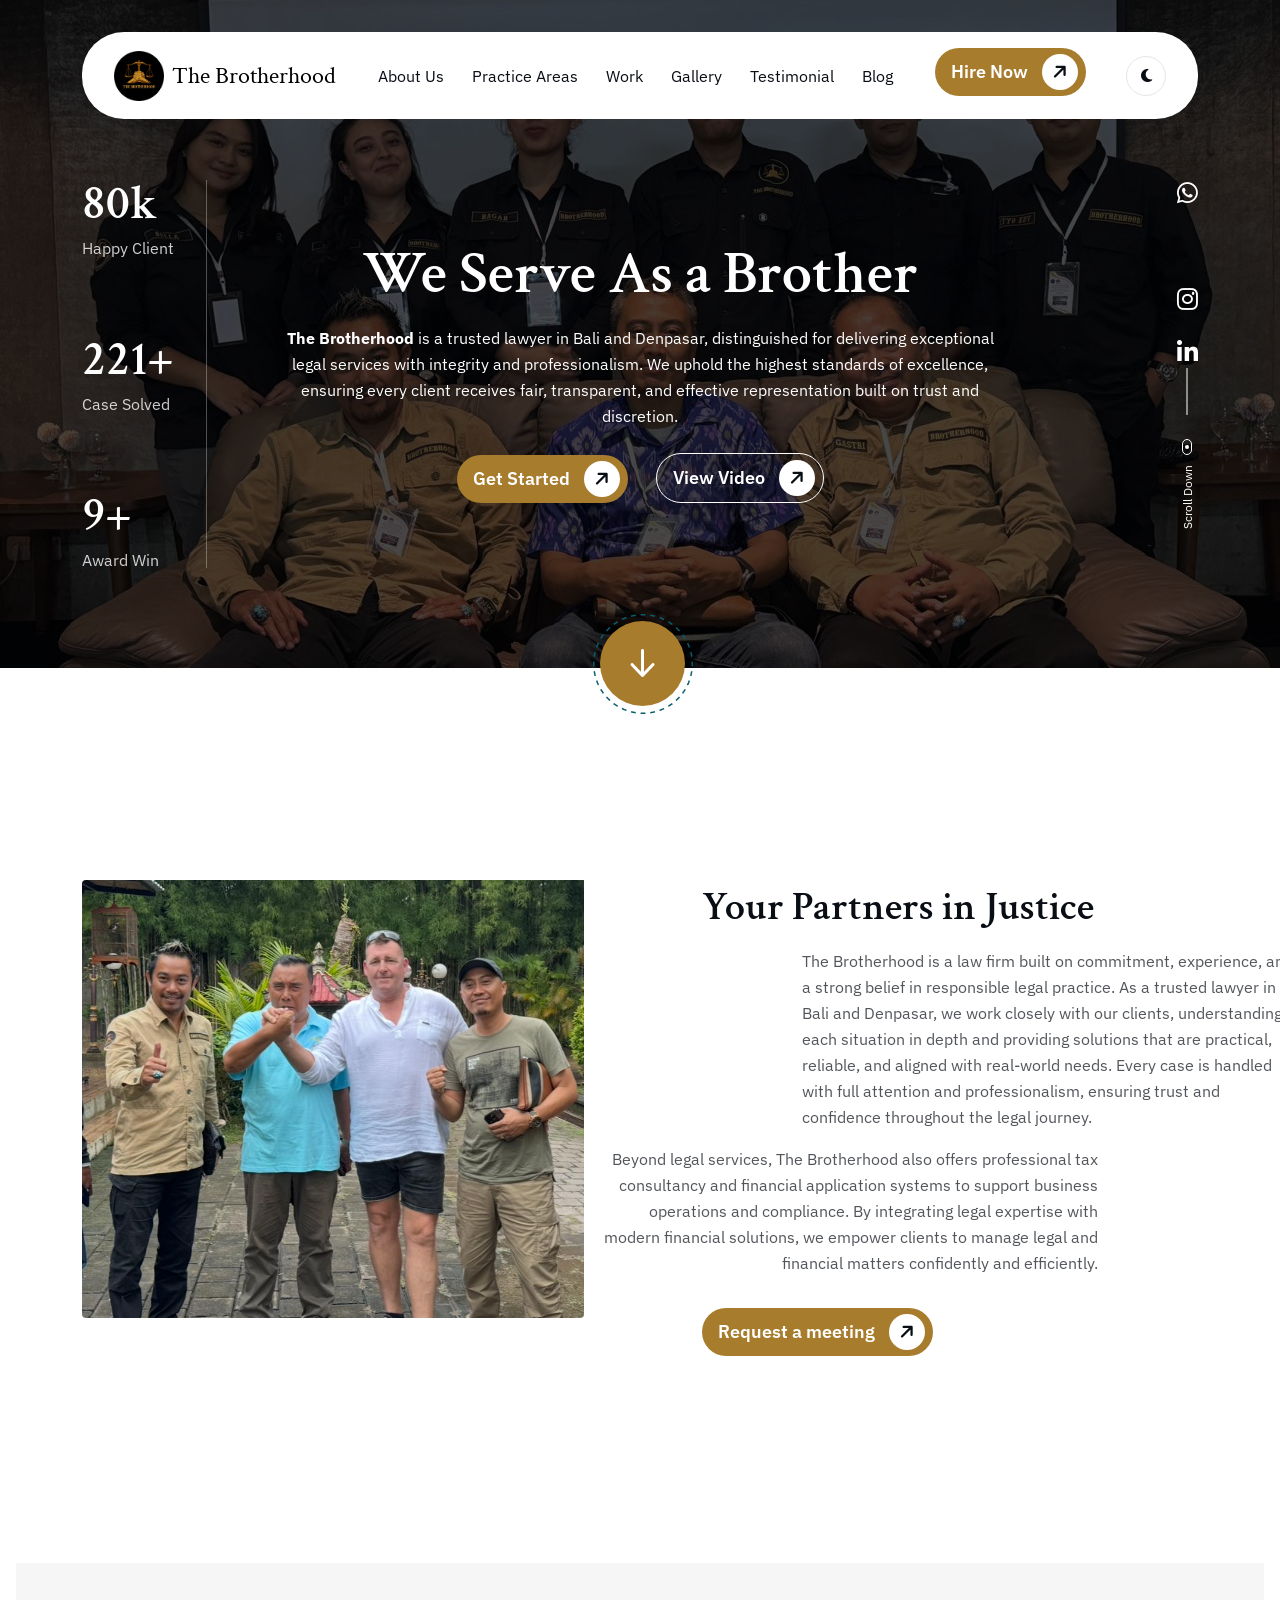
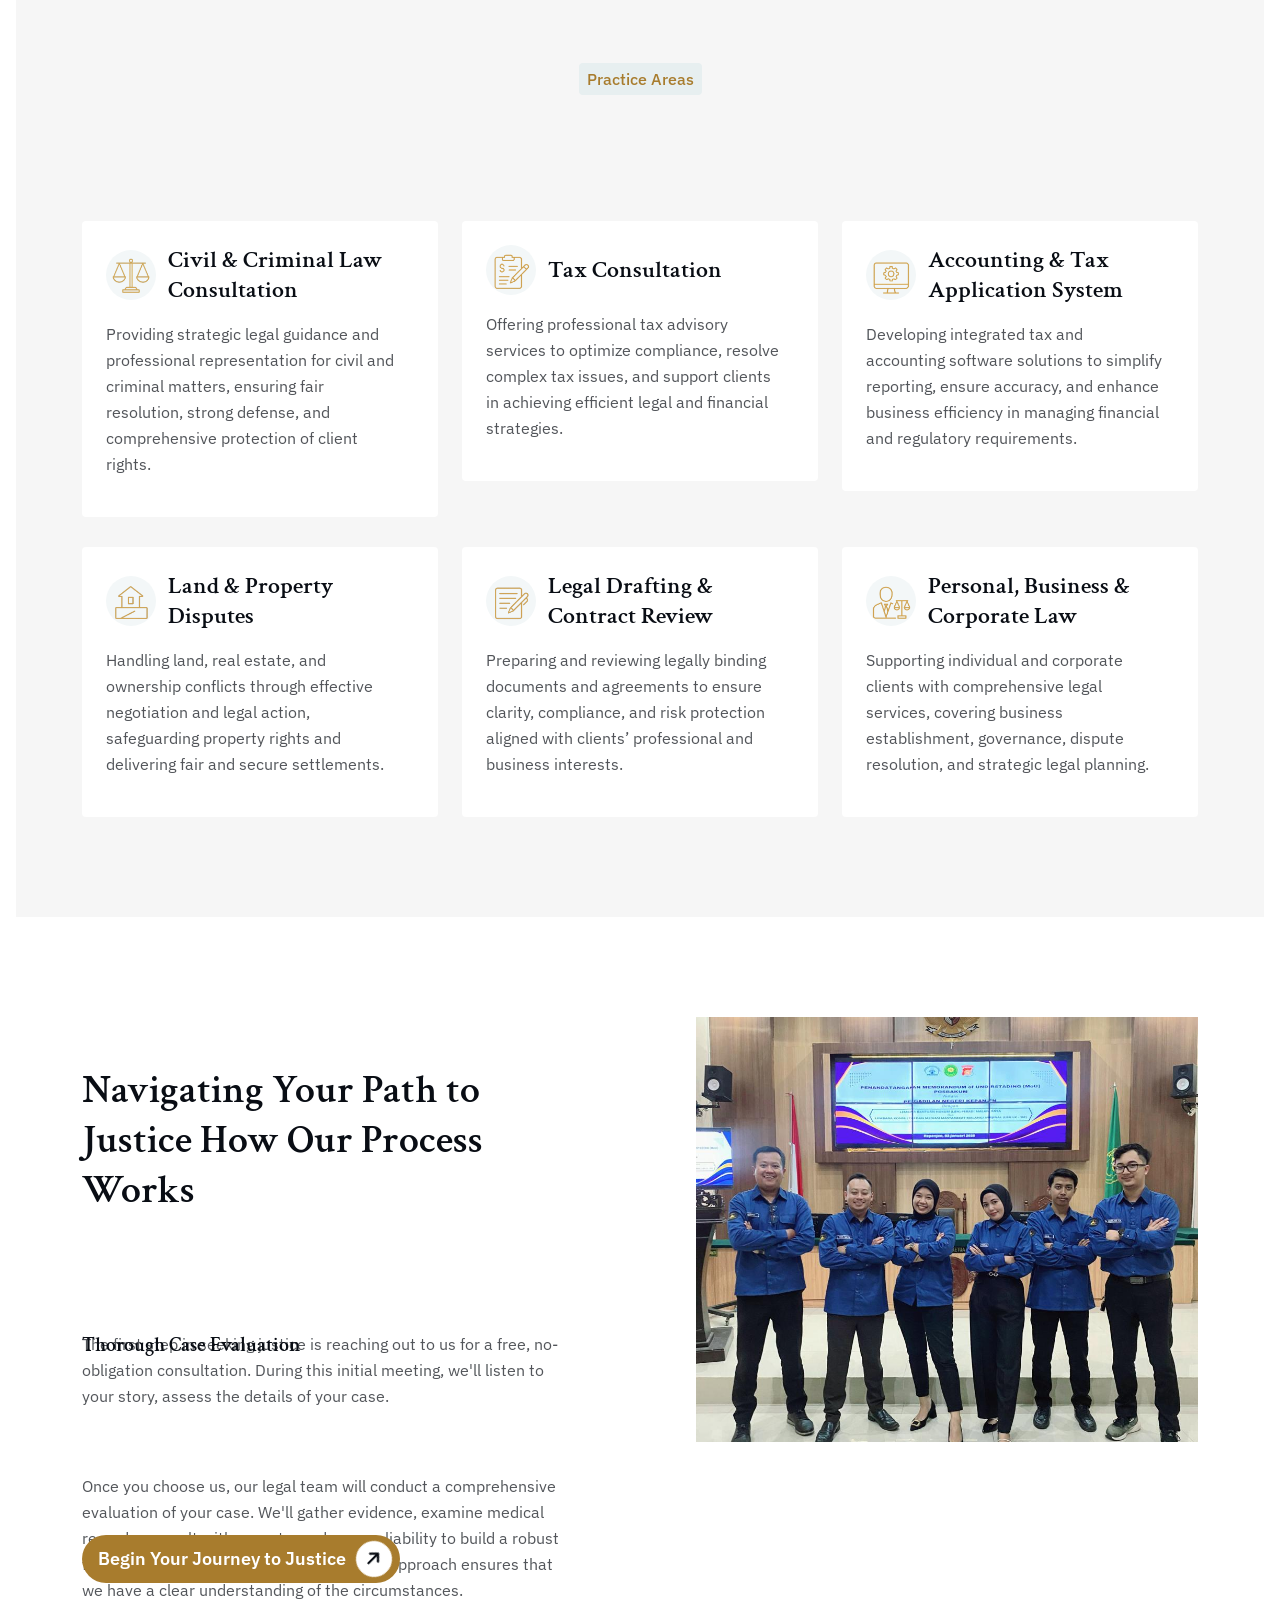
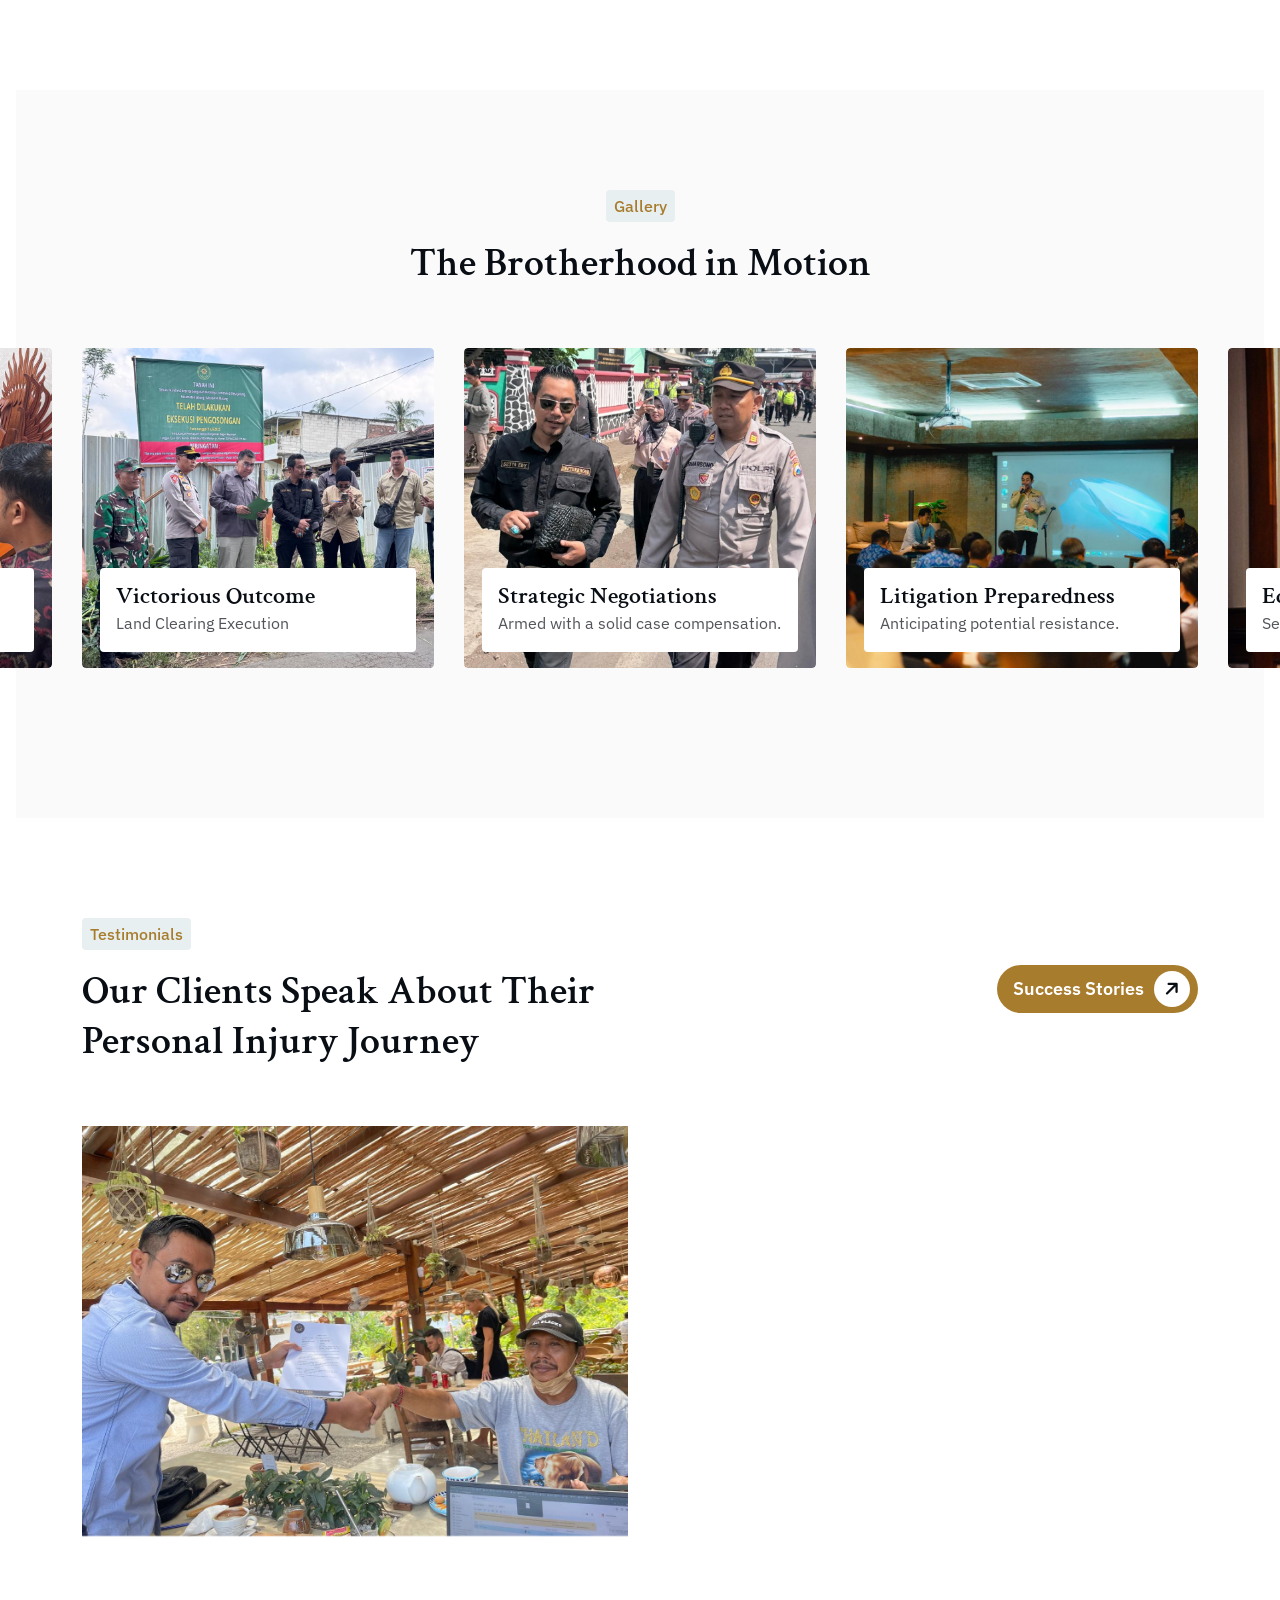
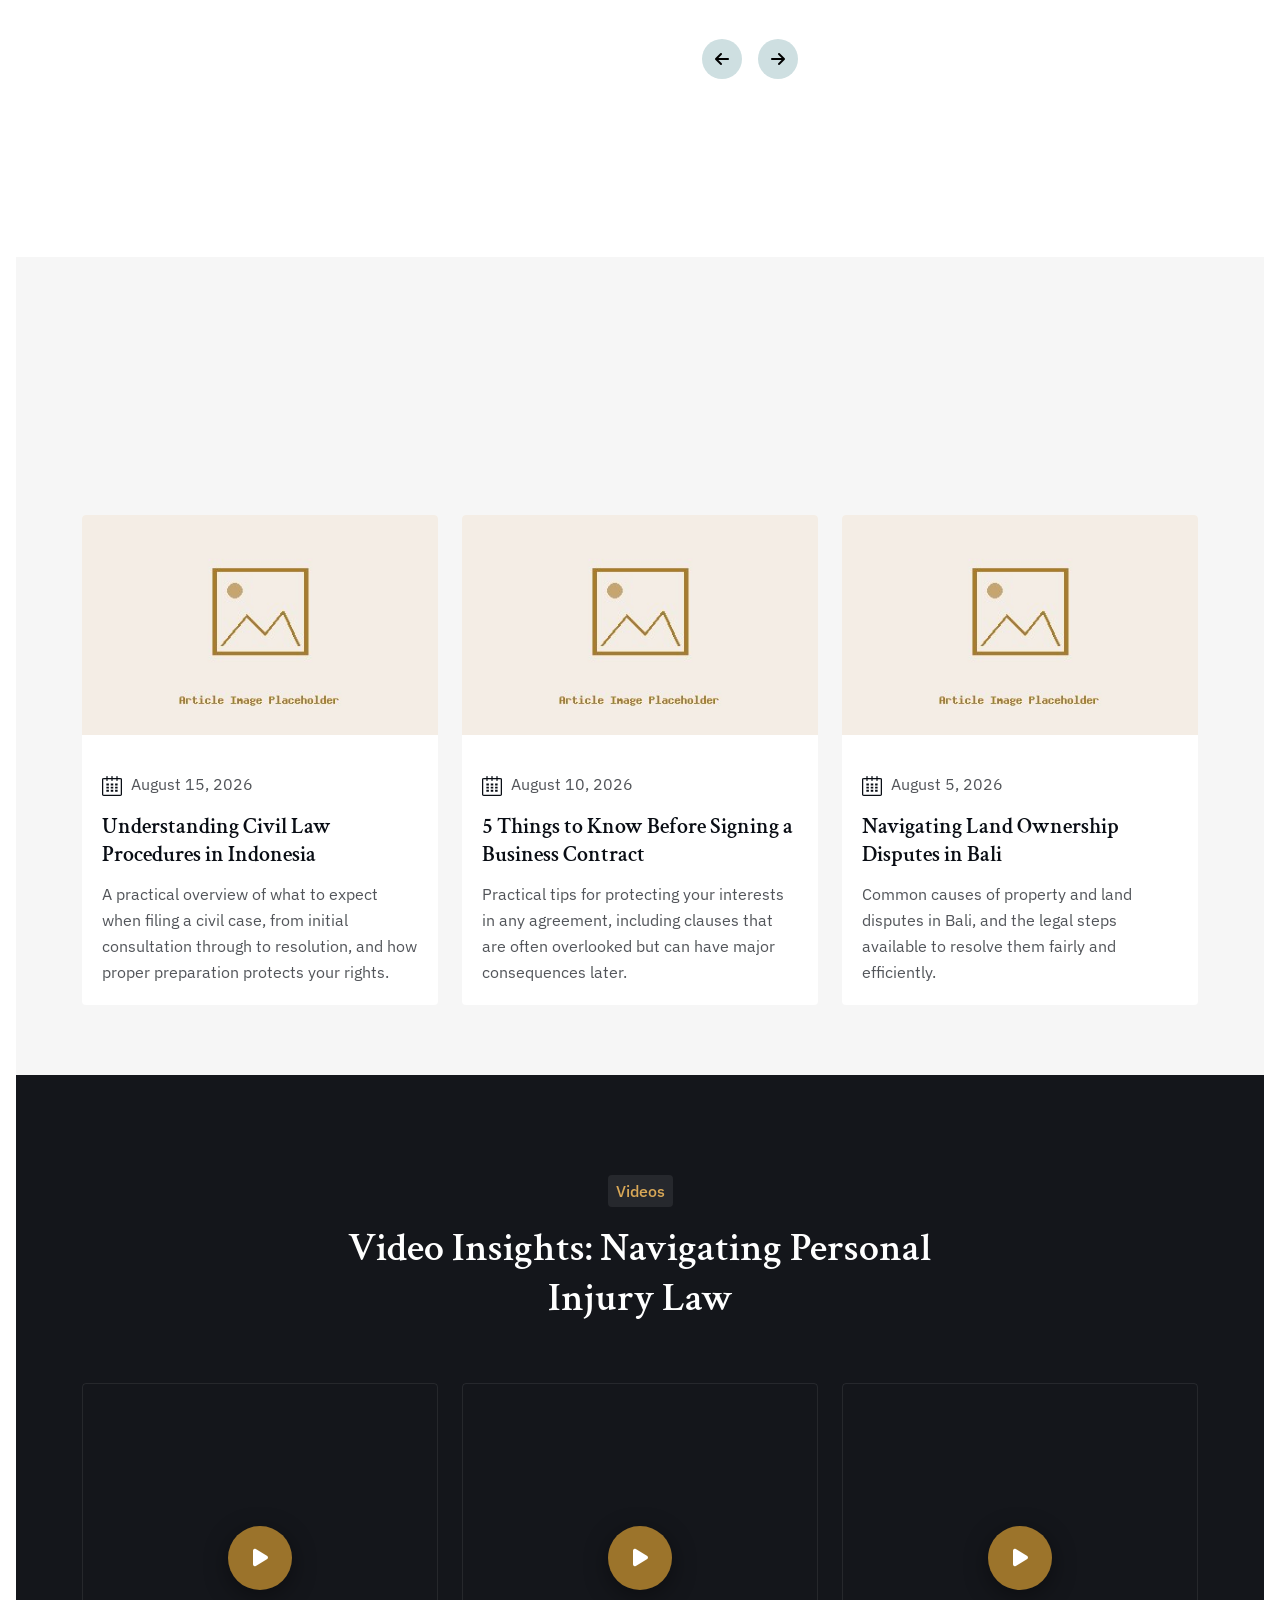
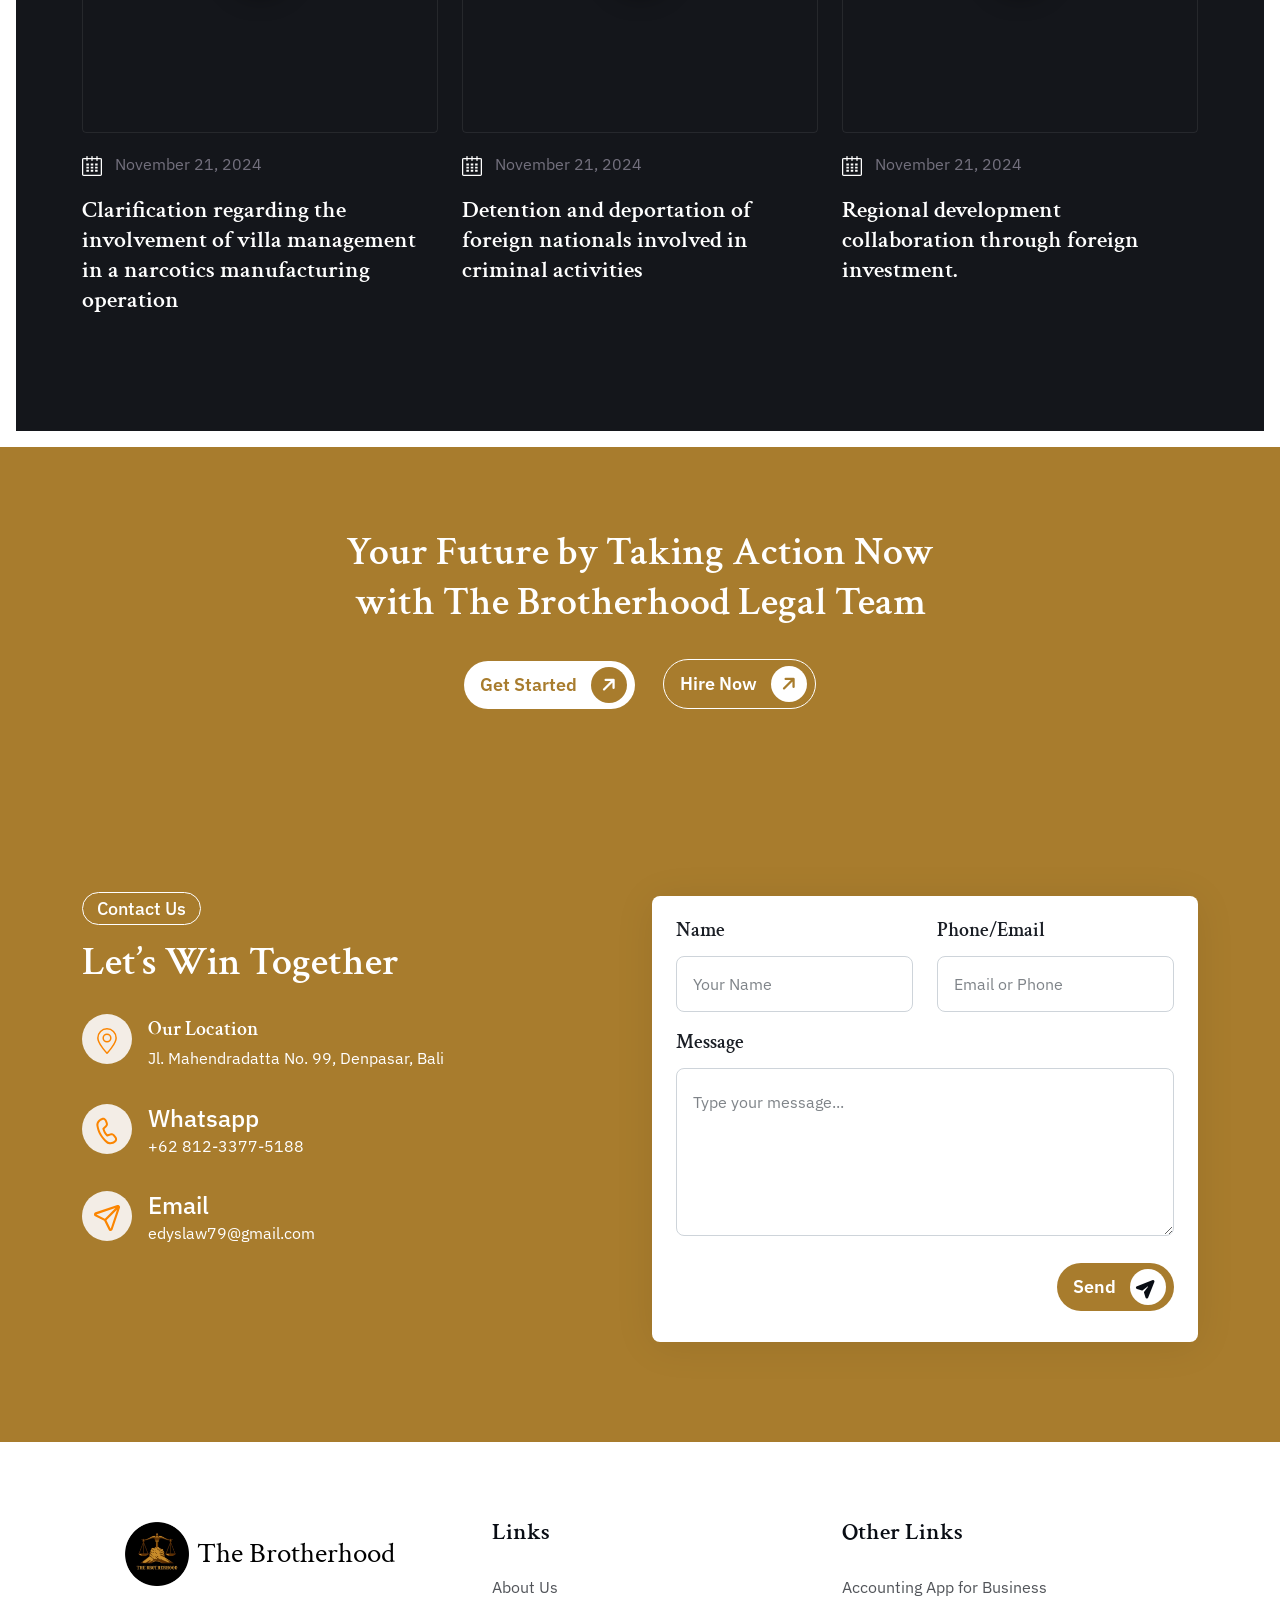
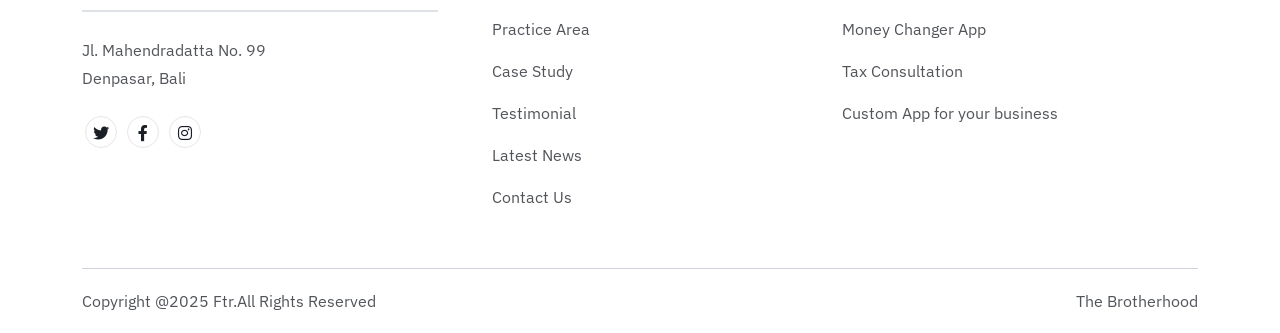
==== index.html @ d07946be "admin page" ====
<!DOCTYPE html>
<html lang="en">
  <head>
    <meta charset="UTF-8">
    <meta name="viewport" content="width=device-width, initial-scale=1.0">
    <meta http-equiv="X-UA-Compatible" content="ie=edge">

    <!--=====DARK MODE (applied before first paint to avoid a flash of the wrong theme)=======-->
    <script>
      (function () {
        try {
          var stored = localStorage.getItem('bh-theme');
          var theme = (stored === 'light' || stored === 'dark')
            ? stored
            : (window.matchMedia && window.matchMedia('(prefers-color-scheme: dark)').matches ? 'dark' : 'light');
          document.documentElement.setAttribute('data-theme', theme);
        } catch (e) {}
      })();
    </script>

    <!--=====PRIMARY SEO=======-->
    <title>The Brotherhood Law Firm | Lawyer in Bali</title>
    <meta name="description" content="Trusted lawyer in Bali & Denpasar. The Brotherhood offers civil & criminal defense, tax consultation, land disputes, legal drafting & corporate law.">
    <meta name="keywords" content="lawyer in Bali, lawyer in Denpasar, law firm Bali, legal consultation Bali, tax consultant Bali, land dispute lawyer Bali, corporate law Bali, The Brotherhood law firm">
    <meta name="author" content="The Brotherhood">
    <meta name="robots" content="index, follow">
    <link rel="canonical" href="https://thebrotherhoodlaw.com/">

    <!--=====OPEN GRAPH / FACEBOOK=======-->
    <meta property="og:type" content="website">
    <meta property="og:site_name" content="The Brotherhood">
    <meta property="og:title" content="Lawyer in Bali & Denpasar | The Brotherhood Law Firm">
    <meta property="og:description" content="Trusted lawyer in Bali & Denpasar. The Brotherhood offers civil & criminal defense, tax consultation, land disputes, legal drafting & corporate law.">
    <meta property="og:url" content="https://thebrotherhoodlaw.com/">
    <meta property="og:image" content="https://thebrotherhoodlaw.com/assets/img/logo/logo.png">
    <meta property="og:locale" content="en_US">

    <!--=====TWITTER CARD=======-->
    <meta name="twitter:card" content="summary_large_image">
    <meta name="twitter:title" content="Lawyer in Bali & Denpasar | The Brotherhood Law Firm">
    <meta name="twitter:description" content="Trusted lawyer in Bali & Denpasar. The Brotherhood offers civil & criminal defense, tax consultation, land disputes, legal drafting & corporate law.">
    <meta name="twitter:image" content="https://thebrotherhoodlaw.com/assets/img/logo/logo.png">

    <!--=====FAV ICON=======-->
    <link rel="icon" type="image/png" href="assets/img/logo/logo.png">
    <link rel="shortcut icon" href="assets/img/logo/logo.png">
    <link rel="apple-touch-icon" href="assets/img/logo/logo.png">
    <meta name="theme-color" content="#111111">

 <!--=====CSS=======-->
 <link rel="stylesheet" href="assets/css/bootstrap.min.css">
 <link rel="stylesheet" href="assets/css/font-awesome-pro.css">
 <link rel="stylesheet" href="assets/css/magnific-popup.css">
 <link rel="stylesheet" href="assets/css/owl.carousel.min.css">
 <link rel="stylesheet" href="assets/css/modal-video.min.css">
 <link rel="stylesheet" href="assets/css/slick-slider.css">
 <link rel="stylesheet" href="assets/css/typography.css">
 <link rel="stylesheet" href="assets/css/mobile-menu.css">
 <link rel="stylesheet" href="assets/css/aos.css">
 <link rel="stylesheet" href="assets/css/nice-select.css">
 <link rel="stylesheet" href="assets/css/master.css">
 <link rel="stylesheet" href="assets/css/style.css">

 <script src="assets/js/jquery-3-6-0.min.js"></script>
<!--  <link href="https://cdn.jsdelivr.net/npm/bootstrap@5.3.8/dist/css/bootstrap.min.css" rel="stylesheet" integrity="sha384-sRIl4kxILFvY47J16cr9ZwB07vP4J8+LH7qKQnuqkuIAvNWLzeN8tE5YBujZqJLB" crossorigin="anonymous">
<script src="https://cdn.jsdelivr.net/npm/bootstrap@5.3.8/dist/js/bootstrap.bundle.min.js" integrity="sha384-FKyoEForCGlyvwx9Hj09JcYn3nv7wiPVlz7YYwJrWVcXK/BmnVDxM+D2scQbITxI" crossorigin="anonymous"></script>
<script src="https://cdn.jsdelivr.net/npm/@popperjs/core@2.11.8/dist/umd/popper.min.js" integrity="sha384-I7E8VVD/ismYTF4hNIPjVp/Zjvgyol6VFvRkX/vR+Vc4jQkC+hVqc2pM8ODewa9r" crossorigin="anonymous"></script>
<script src="https://cdn.jsdelivr.net/npm/bootstrap@5.3.8/dist/js/bootstrap.min.js" integrity="sha384-G/EV+4j2dNv+tEPo3++6LCgdCROaejBqfUeNjuKAiuXbjrxilcCdDz6ZAVfHWe1Y" crossorigin="anonymous"></script> -->
 
    <!--=====JQUERY=======-->
    <!-- sekarep -->

    <!--=====STRUCTURED DATA=======-->
    <script type="application/ld+json">
    {
      "@context": "https://schema.org",
      "@type": "LegalService",
      "name": "The Brotherhood",
      "alternateName": "The Brotherhood Law Firm",
      "description": "Trusted lawyer in Bali and Denpasar offering civil & criminal defense, tax consultation, land dispute resolution, legal drafting, and corporate law services.",
      "image": "https://thebrotherhoodlaw.com/assets/img/logo/logo.png",
      "logo": "https://thebrotherhoodlaw.com/assets/img/logo/logo.png",
      "url": "https://thebrotherhoodlaw.com/",
      "telephone": "+62-812-3377-5188",
      "email": "admin@thebrotherhood.id",
      "address": {
        "@type": "PostalAddress",
        "streetAddress": "Jl. Mahendradatta No. 99",
        "addressLocality": "Denpasar",
        "addressRegion": "Bali",
        "addressCountry": "ID"
      },
      "areaServed": [
        {
          "@type": "City",
          "name": "Denpasar"
        },
        {
          "@type": "State",
          "name": "Bali, Indonesia"
        }
      ],
      "priceRange": "$$"
    }
    </script>
  </head>

  <body class="body6">
  <!--===== PRELOADER START=======-->
  <div id="preloader">
    <div class="preloader5">
      <span></span>
      <span></span>
    </div>
  </div>
<!--===== PRELOADER END=======-->

<!--===== PROGRESS START=======-->
<div class="paginacontainer"> 
  <div class="progress-wrap">
    <svg class="progress-circle svg-content" width="100%" height="100%" viewBox="-1 -1 102 102">
      <path d="M50,1 a49,49 0 0,1 0,98 a49,49 0 0,1 0,-98"/>
    </svg>
  </div>
</div> 
<!--===== PROGRESS END =======-->

<!--=====HEADER START=======-->
<header>
  <div class="header-area homepage5 header header-sticky d-none d-lg-block" id="header">
    <div class="container">
      <div class="row">
        <div class="col-lg-12">
        <nav id="navbar-example2" class="navbar navbar-light">
          <div class="header-elements">
            <div class="site-logo">
              <a href="/" class="d-flex align-items-center justify-content-center gap-2">
                <!-- <img src="assets/img/logo/header-logo1.svg" alt=""> -->
                <img src="assets/img/logo/logo.png" height="50" alt="The Brotherhood law firm logo">
                <p>The Brotherhood</p>
              </a>
            </div>
            <div class="main-menu menu-ex5">
              <ul class="nav nav-pills">
                <!-- <li><a href="#">Home <i class="fa-solid fa-angle-down"></i></a>
                  <ul class="dropdown-padding">
                    <li class="main-small-menu"><a href="#">Multipul Page <i class="fa-solid fa-angle-right"></i></a>
                      <ul class="small-dropdown">
                        <li><a href="index.html" target="_blank">Criminal Defence Law</a></li>
                        <li><a href="index5.html" target="_blank"> Personal Injury Law</a></li>
                        <li><a href="index3.html" target="_blank">Immigration Law</a></li>
                        <li><a href="index6.html" target="_blank">Corporate Law</a></li>
                        <li><a href="index4.html" target="_blank">Divorce Law</a></li>
                        <li><a href="index2.html" target="_blank">Tax Law</a></li>
                        <li><a href="rtl.html" target="_blank">RTL</a></li>
                      </ul>
                    </li>

                    <li class="main-small-menu"><a href="#">Landing Page <i class="fa-solid fa-angle-right"></i></a>
                      <ul class="small-dropdown">
                        <li><a href="single-index1.html" target="_blank">Criminal Defence Law</a></li>
                        <li><a href="single-index5.html" target="_blank">Personal Injury Law</a></li>
                        <li><a href="single-index3.html" target="_blank">Immigration Law</a></li>
                        <li><a href="single-index6.html" target="_blank">Corporate Law</a></li>
                        <li><a href="single-index4.html" target="_blank">Divorce Law</a></li>
                        <li><a href="single-index2.html" target="_blank">Tax Law</a></li>
                      </ul>
                    </li>
                  </ul>
                </li> -->
                <li class="nav-item"><a href="#about" class="nav-link"><span>About Us</span></a></li>
                <li class="nav-item"><a href="#service" class="nav-link">Practice Areas</a></li>
                <li class="nav-item"><a href="#work" class="nav-link">Work</a></li>
                <li class="nav-item"><a href="#casestudy" class="nav-link">Gallery</a></li>
                <li class="nav-item"><a href="#testimonial" class="nav-link">Testimonial</a></li>
                <li class="nav-item"><a href="#blogs" class="nav-link">Blog</a></li>
              </ul>
            </div>
            <div class="home2-header-buttons d-none d-md-block">
              <div class="button2-all">
                <a href="#contact" class="theme-btn6">Hire Now <span><i class="fa-solid fa-arrow-right"></i></span></a>
              </div>
            </div>
            <button type="button" class="theme-toggle-btn" aria-label="Toggle dark mode">
              <i class="fa-solid fa-moon"></i>
            </button>
          </div>
        </nav>
        </div>
      </div>
    </div>
  </div>
</header>
<!--=====HEADER END =======-->

<!--===== MOBILE HEADER START=======-->
<div class="mobile-header mobile-header5 d-block d-lg-none ">
  <div class="container ps-5 pe-4">
    <div class="mobile-header-elements row">
      <div class="mobile-logo col-10">
        <a href="/" class="d-flex align-items-center justify-content-center gap-2">
          <img src="assets/img/logo/logo.png" height="40" alt="The Brotherhood law firm logo">
          <p>The Brotherhood</p>
        </a>
      </div>
      <div class="mobile-nav-icon col-2">
        <i class="fa-solid fa-bars"></i>
      </div>
    </div>
  </div>
</div>

<div class="mobile-sidebar sidebar5 d-block d-lg-none">
  <div class="mobile-logo">
    <a href="/" class="d-flex align-items-center justify-content-center gap-2 mobile-logo-sidebar">
      <img src="assets/img/logo/logo.png" height="40" alt="The Brotherhood law firm logo">
      <p>The Brotherhood</p>
    </a>
  </div>
  <div class="menu-close">
    <i class="fa-solid fa-xmark"></i>
  </div>
  <div class="mobile-nav">
    <div class="mobile-theme-toggle-row">
      <span>Dark Mode</span>
      <button type="button" class="theme-toggle-btn" aria-label="Toggle dark mode">
        <i class="fa-solid fa-moon"></i>
      </button>
    </div>
    <ul>
        <li class="has-dropdown"><a href="#about"><span>About</span></a></li>
        <li class="has-dropdown"><a href="#service"><span>Practice Areas</span> </a></li>
        <li class="has-dropdown"><a href="#work"><span>Work</span> </a></li>
        <li class="has-dropdown"><a href="#casestudy"><span>Case Study</span> </a></li>
        <li class="has-dropdown"><a href="#testimonial"><span>Testimonial</span> </a></li>
        <li class="has-dropdown"><a href="#blogs"><span>Blog</span></a></li>
    </ul>
  <a class="theme-btn6" href="#contact">Get Started <span><i class="fa-solid fa-arrow-right"></i></span> </a>
  </div>

  <div class="mobile-menu-social">
    <h3>Contact Info</h3>
    <div class="footer4-contact-info">
      <div class="mobile-menu-icon-box">
        <div class="mobile-menu-icon">
          <i class="fa-solid fa-phone-volume"></i>
        </div>
        <div class="mobile-menu-a">
          <a href="https://wa.me/6281233775188">+62 812-3377-5188</a>
        </div>
      </div>

      <div class="mobile-menu-icon-box">
        <div class="mobile-menu-icon">
          <i class="fa-solid fa-envelope"></i>
        </div>
        <div class="mobile-menu-a">
          <a href="mailto:admin@thebrotherhood.id">admin@thebrotherhood.id</a>
        </div>
      </div>

      <div class="mobile-menu-social">
        <h3>Our Location</h3>
        
        <div class="mobile-menu-icon-box">
          <div class="mobile-menu-icon">
            <i class="fa-solid fa-location-dot"></i>
          </div>
          <div class="mobile-menu-a">
            <a>Jl. Mahendradatta No. 99 <br> Denpasar, Bali</a>
          </div>
        </div>
      </div>
      <div class="mobile-menu-social">
        <h3>Social Links</h3>
        <div class="mobile-menu-social-icon">
          <ul>
            <li>
              <a data-bs-toggle="tooltip" title="Linked in" href="#"><i class="fa-brands fa-facebook"></i></a>
            </li>
            <li>
              <a data-bs-toggle="tooltip" title="Facebook" href="#"><i class="fa-brands fa-linkedin-in"></i></a>
            </li>
            <li>
              <a data-bs-toggle="tooltip" title="Instagram" href="#"><i class="fa-brands fa-youtube"></i></a>
            </li>
            <li>
              <a data-bs-toggle="tooltip" title="TikTok" href="#"><i class="fa-brands fa-twitter"></i></a>
            </li>
          </ul>
        </div>
      </div>
    </div>
  </div>
</div>
<!--===== MOBILE HEADER ENDS =======-->

<!--===== HERO AREA STARTS =======-->
<div class="hero5" style="background-image: url(assets/img/bg/bg-hero.jpg); background-position: center; background-repeat: no-repeat; background-size: cover; background-blend-mode: luminosity; position: relative;">
  <div class="container">
    <div class="row">
        <div class="col-lg-2">
            <div class="header-counter-area d-lg-block d-none">
                <div class="counter-box1" data-aos="fade-right" data-aos-duration="800">
                    <h2><span class="counter">90</span>k</h2>
                    <p>Happy Client</p>
                </div>
                <div class="space80"></div>
                <div class="counter-box1" data-aos="fade-right" data-aos-duration="1000">
                    <h2><span class="counter">250</span>+</h2>
                    <p>Case Solved</p>
                </div>
                <div class="space80"></div>
                <div class="counter-box1" data-aos="fade-right" data-aos-duration="1200">
                    <h2><span class="counter">10</span>+</h2>
                    <p>Award Win</p>
                </div>
            </div>
        </div>
        <div class="col-lg-8 m-auto">
            <div class="hero5-header text-center">
                <h1 data-aos="fade-up" data-aos-duration="800">We Serve As a Brother</h1>
                <div class="space16"></div>
                <p data-aos="fade-up" data-aos-duration="1000"><strong>The Brotherhood</strong> is a trusted lawyer in Bali and Denpasar, distinguished for delivering exceptional legal services with integrity and professionalism.
We uphold the highest standards of excellence, ensuring every client receives fair, transparent, and effective representation built on trust and discretion.</p>
                <div class="btn-area" data-aos="fade-up" data-aos-duration="1200">
                    <div class="space24"></div>
                    <a href="#contact" class="theme-btn6">Get Started <span><i class="fa-solid fa-arrow-right"></i></span></a>
                    <a class="theme-btn6 headerbtn" href="assets/videos/2.mp4">View Video <span><i class="fa-solid fa-arrow-right"></i></span></a>
                </div>
            </div>
        </div>
        <div class="col-lg-2" data-aos="fade-left" data-aos-duration="1000">
            <div class="header-social-area d-lg-block d-none">
                <ul>
                    <li><a href="https://wa.me/6281233775188" target="_blank"><i class="fa-brands fa-whatsapp"></i></a></li>
                    <li class="space24 d-lg-block d-none"></li>
                    <li><a href="#"><i class="fa-brands fa-x-twitter"></i></a></li>
                    <li class="space24 d-lg-block d-none"></li>
                    <li><a href="#"><i class="fa-brands fa-instagram"></i></a></li>
                    <li class="space24 d-lg-block d-none"></li>
                    <li><a href="#"><i class="fa-brands fa-linkedin-in"></i></a></li>
                    <li><a href="#"><img src="assets/img/image/line-img.png" alt="" class="line"></a></li>
                    <li class="space16 d-lg-block d-none"></li>
                    <li><a href="#"><img src="assets/img/icons/scroll.svg" alt="" class="line1"></a></li>
                    <li><a href="#"><p>Scroll Down</p></a></li>
                </ul>
            </div>
        </div>
        <div class="col-lg-2">
            <div class="header-counter-area counter-area2 d-lg-none d-block">
                <div class="counter-box1" data-aos="fade-right" data-aos-duration="800">
                    <h2><span class="counter">90</span>k</h2>
                    <p>Happy Client</p>
                </div>
                <div class="counter-box1" data-aos="fade-right" data-aos-duration="1000">
                    <h2><span class="counter">250</span>+</h2>
                    <p>Case Solved</p>
                </div>
                <div class="counter-box1 m-0" data-aos="fade-right" data-aos-duration="1200">
                    <h2><span class="counter">85</span>+</h2>
                    <p>Award Win</p>
                </div>
            </div>
        </div>
    </div>
  </div>
</div>

<div class="arrow-down-area">
    <div class="arrowdown" data-aos="zoom-out" data-aos-duration="1000">
        <span><a href="#about"><i class="fa-regular fa-arrow-down"></i></a></span>
        <img src="assets/img/shapes/circle.png" alt="" class="keyframe5">
    </div>
</div>
<!--===== HERO AREA ENDS =======-->
<div data-bs-spy="scroll" data-bs-target="#navbar-example2" data-bs-root-margin="0px 0px -40%" data-bs-smooth-scroll="true" class="scrollspy-example bg-body-tertiary p-3 rounded-2" tabindex="0">
<!--===== ABOUT AREA STARTS =======-->
<div class="about5-section-area" id="about">
  <div class="container">
    <div class="row align-items-center">
      <div class="col-lg-6">
        <div class="about-images-area">
          <div class="about-widget-img" data-aos="zoom-out" data-aos-duration="1000">
            <img src="assets/img/image/1.jpg" alt="The Brotherhood law firm attorneys in Denpasar, Bali">
          </div>
          <div class="about-widget-img2" data-aos="zoom-out" data-aos-duration="1200">
            <img src="assets/img/image/hero-1.jpg" alt="The Brotherhood law office in Bali">
          </div>
          <div class="experiance-text" data-aos="zoom-out" data-aos-duration="1400">
            <h3><span class="counter">25</span></h3>
            <p>Years Of Experience in Personal Injury Law</p>
          </div>
        </div>
      </div>
      <div class="col-lg-6">
        <div class="about5-textarea">
          <span class="about" data-aos="fade-left" data-aos-duration="800">About Us</span>
          <div class="space16"></div>
          <h2 data-aos="fade-left" data-aos-duration="900">Your Partners in Justice</h2>
          <div class="space16"></div>
          <p data-aos="fade-left" data-aos-duration="1000">The Brotherhood is a law firm built on commitment, experience, and a strong belief in responsible legal practice. As a trusted lawyer in Bali and Denpasar, we work closely with our clients, understanding each situation in depth and providing solutions that are practical, reliable, and aligned with real-world needs. Every case is handled with full attention and professionalism, ensuring trust and confidence throughout the legal journey.</p>
          <div class="space16"></div>
          <p class="text-right" data-aos="fade-right" data-aos-duration="1100">Beyond legal services, The Brotherhood also offers professional tax consultancy and financial application systems to support business operations and compliance. By integrating legal expertise with modern financial solutions, we empower clients to manage legal and financial matters confidently and efficiently.</p>
          <div class="space32"></div>
          <div data-aos="fade-left" data-aos-duration="1200">
            <a href="#contact" class="theme-btn6">Request a meeting <span><i class="fa-solid fa-arrow-right"></i></span></a>
          </div>
        </div>
      </div>
    </div>
  </div>
</div>
<!--===== ABOUT AREA ENDS =======-->

<!--===== SERVICE AREA STARTS =======-->
<div class="service5-section-area sp6" id="service">
  <div class="container">
    <div class="row">
      <div class="col-lg-6 m-auto">
        <div class="case5-header text-center">
          <span class="about" data-aos="fade-up" data-aos-duration="800">Practice Areas</span>
          <div class="space16"></div>
          <h2 data-aos="fade-up" data-aos-duration="1000">Our Practice Areas</h2>
        </div>
      </div>
    </div>
    <div class="space60"></div>
    <div class="row">
      <div class="col-lg-4 col-md-6" data-aos="zoom-out" data-aos-duration="1000">
        <div class="service5-boxarea">
          <div class="car-content">
            <div class="icon-service">
              <img src="assets/img/practice_area/konsultasi_pp.png" alt="Civil and criminal law consultation icon">
            </div>
            <a>Civil & Criminal Law Consultation</a>
          </div>
          <div class="space16"></div>
          <div class="car-service-content">
            <p>Providing strategic legal guidance and professional representation for civil and criminal matters, ensuring fair resolution, strong defense, and comprehensive protection of client rights.</p>
            <div class="space16"></div>
            <!-- <a href="defense-details.html" class="readmore">Learn More <i class="fa-regular fa-arrow-right"></i></a> -->
          </div>
        </div>
      </div>

      <div class="col-lg-4 col-md-6" data-aos="zoom-out" data-aos-duration="1000">
        <div class="service5-boxarea">
          <div class="car-content">
            <div class="icon-service">
              <img src="assets/img/practice_area/pajak.png" alt="Tax consultation icon">
            </div>
            <a>Tax Consultation</a>
          </div>
          <div class="space16"></div>
          <div class="car-service-content">
            <p>Offering professional tax advisory services to optimize compliance, resolve complex tax issues, and support clients in achieving efficient legal and financial strategies.</p>
            <div class="space16"></div>
            <!-- <a href="defense-details.html" class="readmore">Learn More <i class="fa-regular fa-arrow-right"></i></a> -->
          </div>
        </div>
      </div>

      <div class="col-lg-4 col-md-6" data-aos="zoom-out" data-aos-duration="1200">
        <div class="service5-boxarea">
          <div class="car-content">
            <div class="icon-service">
              <img src="assets/img/practice_area/aplikasi.png" alt="Accounting and tax application system icon">
            </div>
            <a>Accounting & Tax Application System</a>
          </div>
          <div class="space16"></div>
          <div class="car-service-content">
            <p>Developing integrated tax and accounting software solutions to simplify reporting, ensure accuracy, and enhance business efficiency in managing financial and regulatory requirements.</p>
            <div class="space16"></div>
            <!-- <a href="defense-details.html" class="readmore">Learn More <i class="fa-regular fa-arrow-right"></i></a> -->
          </div>
        </div>
      </div>

      <div class="col-lg-4 col-md-6" data-aos="zoom-out" data-aos-duration="800">
        <div class="service5-boxarea">
          <div class="car-content">
            <div class="icon-service">
              <img src="assets/img/practice_area/sengketa_tanah.png" alt="Land and property disputes icon">
            </div>
            <a>Land & Property Disputes</a>
          </div>
          <div class="space16"></div>
          <div class="car-service-content">
            <p>Handling land, real estate, and ownership conflicts through effective negotiation and legal action, safeguarding property rights and delivering fair and secure settlements.</p>
            <div class="space16"></div>
            <!-- <a href="defense-details.html" class="readmore">Learn More <i class="fa-regular fa-arrow-right"></i></a> -->
          </div>
        </div>
      </div>

      <div class="col-lg-4 col-md-6" data-aos="zoom-out" data-aos-duration="1000">
        <div class="service5-boxarea">
          <div class="car-content">
            <div class="icon-service">
              <img src="assets/img/practice_area/legal_drafting.png" alt="Legal drafting and contract review icon">
            </div>
            <a>Legal Drafting & Contract Review</a>
          </div>
          <div class="space16"></div>
          <div class="car-service-content">
            <p>Preparing and reviewing legally binding documents and agreements to ensure clarity, compliance, and risk protection aligned with clients’ professional and business interests.</p>
            <div class="space16"></div>
            <!-- <a href="defense-details.html" class="readmore">Learn More <i class="fa-regular fa-arrow-right"></i></a> -->
          </div>
        </div>
      </div>

      <div class="col-lg-4 col-md-6" data-aos="zoom-out" data-aos-duration="1200">
        <div class="service5-boxarea">
          <div class="car-content">
            <div class="icon-service">
              <img src="assets/img/practice_area/hukum_personal.png" alt="Personal, business and corporate law icon">
            </div>
            <a>Personal, Business & Corporate Law</a>
          </div>
          <div class="space16"></div>
          <div class="car-service-content">
            <p>Supporting individual and corporate clients with comprehensive legal services, covering business establishment, governance, dispute resolution, and strategic legal planning.</p>
            <div class="space16"></div>
            <!-- <a href="defense-details.html" class="readmore">Learn More <i class="fa-regular fa-arrow-right"></i></a> -->
          </div>
        </div>
      </div>
    </div>
  </div>
</div>
<!--===== SERVICE AREA ENDS =======-->

<!--===== PROCESS AREA STARTS =======-->
<div class="process5-section-area sp3" id="work">
  <div class="container">

    <div class="row">
      <div class="col-lg-6">
        <div class="process5-header">
          <span class="about" data-aos="fade-up" data-aos-duration="600">What We Offer</span>
          <div class="space16"></div>
          <h2 data-aos="fade-up" data-aos-duration="800">Navigating Your Path to Justice How Our Process Works</h2>
          <div class="space16"></div>
          <p data-aos="fade-up" data-aos-duration="900">The first step in seeking justice is reaching out to us for a free, no-obligation consultation. During this initial meeting, we'll listen to your story, assess the details of your case.</p>
          <div class="space24"></div>
          <h4 data-aos="fade-up" data-aos-duration="1000">Thorough Case Evaluation</h4>
          <div class="space16"></div>
          <p data-aos="fade-up" data-aos-duration="1100">Once you choose us, our legal team will conduct a comprehensive evaluation of your case. We'll gather evidence, examine medical records, consult with experts, and assess liability to build a robust foundation for your claim. This meticulous approach ensures that we have a clear understanding of the circumstances.</p>
          <div class="space32"></div>
          <div data-aos="fade-up" data-aos-duration="1200">
            <a href="#contact" class="theme-btn6">Begin Your Journey to Justice<span><i class="fa-solid fa-arrow-right"></i></span></a>
          </div>
        </div>
      </div>
      <div class="col-lg-6">
        <div class="process-imges-area">
          <div class="img1" data-aos="zoom-out" data-aos-duration="1000">
            <img src="assets/img/image/4.jpg" alt="Legal case evaluation process by The Brotherhood">
          </div>
          <div class="img2" data-aos="zoom-out" data-aos-duration="1000">
            <img src="assets/img/image/2.jpg" alt="Legal consultation meeting at The Brotherhood">
          </div>
          <div class="experiance-text text-center" data-aos="zoom-out" data-aos-duration="1100"> 
            <h4><span class="counter">25</span></h4>
            <p>Years Of Experience in Personal Injury Law</p>
          </div>
        </div>
      </div>
    </div>
  </div>
</div>
<!--===== PROCESS AREA ENDS =======-->

<!--===== GALLERY AREA STARTS =======-->
<div class="case5-section-area sp3" id="casestudy">
  <div class="container">
    <div class="row">
      <div class="col-lg-6 m-auto">
        <div class="case5-header text-center">
          <span class="about" data-aos="fade-up" data-aos-duration="800">Gallery</span>
          <div class="space16"></div>
          <h2 data-aos="fade-up" data-aos-duration="1000">The Brotherhood in Motion</h2>
        </div>
      </div>
    </div>
    <div class="space60"></div>
    <div class="row">
      <div class="col-lg-12">
        <div class="cases-study-slider-area owl-carousel" data-aos="zoom-in" data-aos-duration="1000">
          <!-- populated at runtime from assets/data/content.json by content-loader.js -->
        </div>
        <div class="space50"></div>
        <!-- <div class="text-center" data-aos="fade-up" data-aos-duration="1000">
          <a href="casestudy1.html" class="theme-btn6">Our Case Study<span><i class="fa-solid fa-arrow-right"></i></span></a>
        </div> -->
      </div>
    </div>
  </div>
</div>
<!--===== GALLERY AREA ENDS =======-->

<!--===== TESTIMONIAL AREA STARTS =======-->
<div class="testimonial5-section-area sp3" id="testimonial">
  <div class="container">
    <div class="row">
      <div class="col-lg-12">
        <div class="testimonial5-header">
          <div class="testimonial5-text">
            <span class="about" data-aos="fade-up" data-aos-duration="800">Testimonials</span>
            <div class="space16"></div>
            <h2 data-aos="fade-up" data-aos-duration="1000">Our Clients Speak About Their <br class="d-lg-block d-none"> Personal Injury Journey</h2>
          </div>
          <div data-aos="fade-up" data-aos-duration="1000">
            <a href="#" class="theme-btn6"> Success Stories<span><i class="fa-solid fa-arrow-right"></i></span></a>
          </div>
        </div>
        <div class="space60"></div>
        <div class="row align-items-center">
          <div class="col-lg-6">
            <div class="_relative">
              <div class="slider-images1" data-aos="fade-up" data-aos-duration="700">
                <!-- populated at runtime from assets/data/content.json by content-loader.js -->
              </div>
              
            </div>
          </div>
          <div class="col-lg-6">
            <div class="tes2-slider-all1" data-aos="fade-up" data-aos-duration="800">
              <!-- populated at runtime from assets/data/content.json by content-loader.js -->
            </div>
    <div class="testimonial-arrows">
      <div class="testimonial-prev-arrow">
        <button><i class="fa-solid fa-arrow-left"></i></button>
      </div>
      <div class="testimonial-next-arrow">
        <button><i class="fa-solid fa-arrow-right"></i></button>
      </div>
    </div>
  </div>
</div>
</div>
</div>
</div>
</div>
<!--===== TESTIMONIAL AREA ENDS =======-->

<!--===== BLOG POSTS AREA STARTS =======-->
<div class="articles-section-area sp6" id="blogs">
  <div class="container">
    <div class="row">
      <div class="col-lg-7 m-auto">
        <div class="blog5-header text-center">
          <span class="about" data-aos="fade-up" data-aos-duration="800">Blog</span>
          <div class="space16"></div>
          <h2 data-aos="fade-up" data-aos-duration="1000">Insights & Legal Updates</h2>
        </div>
      </div>
    </div>
    <div class="space60"></div>
    <div class="row articles-row">
      <!-- populated at runtime from assets/data/content.json by content-loader.js -->
    </div>
  </div>
</div>
<!--===== BLOG POSTS AREA ENDS =======-->

<!--===== VIDEOS AREA STARTS =======-->
<div class="blog5-section-area sp6" id="blog">
  <div class="container">
    <div class="row">
      <div class="col-lg-7 m-auto">
        <div class="blog5-header text-center">
          <span class="about" data-aos="fade-up" data-aos-duration="800">Videos</span>
          <div class="space16"></div>
          <h2 data-aos="fade-up" data-aos-duration="1000">Video Insights: Navigating Personal Injury Law</h2>
        </div>
      </div>
    </div>
    <div class="space60"></div>
    <div class="row">
      <div class="col-lg-4 col-md-6" data-aos="fade-left" data-aos-duration="800">
        <div class="blog5-boxarea" data-bs-toggle="modal" data-bs-target="#modalVideo1">
          <div class="blog-img d-flex justify-content-center align-items-center w-100" style="height: 350px;">
            <video src="assets/videos/1.mp4" style="max-height: 100%; max-width: 100%;" class="object-fit-scale" muted autoplay loop></video>
            <div class="video-play-icon"><i class="fa-solid fa-play"></i></div>
          </div>
          <div class="space16"></div>
          <div class="blog-text">
            <div class="date">
              <span><img src="assets/img/icons/calender.svg" alt=""></span>
            <a class="cursor-pointer">November 21, 2024</a>
            </div>
            <div class="space16"></div>
            <a>Clarification regarding the involvement of villa management in a narcotics manufacturing operation </a>
            <div class="space16"></div>
            <!-- <a href="blog-single.html" class="readmore">Learn More <i class="fa-regular fa-arrow-right"></i></a> -->
          </div>
        </div>
      </div>

      <div class="col-lg-4 col-md-6" data-aos="fade-left" data-aos-duration="1000">
        <div class="blog5-boxarea" data-bs-toggle="modal" data-bs-target="#modalVideo2">
          <div class="blog-img d-flex justify-content-center align-items-center w-100" style="height: 350px;">
            <video src="assets/videos/5.mp4" style="max-height: 100%; max-width: 100%;" class="object-fit-scale" muted autoplay loop></video>
            <div class="video-play-icon"><i class="fa-solid fa-play"></i></div>
          </div>
          <div class="space16"></div>
          <div class="blog-text">
            <div class="date">
              <span><img src="assets/img/icons/calender.svg" alt=""></span>
            <a class="cursor-pointer">November 21, 2024</a>
            </div>
            <div class="space16"></div>
            <a class="cursor-pointer">Detention and deportation of foreign nationals involved in criminal activities </a>
            <div class="space16"></div>
            <!-- <a href="blog-single.html" class="readmore">Learn More <i class="fa-regular fa-arrow-right"></i></a> -->
          </div>
        </div>
      </div>

      <div class="col-lg-4 col-md-6" data-aos="fade-left" data-aos-duration="1200">
        <div class="blog5-boxarea" data-bs-toggle="modal" data-bs-target="#modalVideo3">
          <div class="blog-img d-flex justify-content-center align-items-center w-100" style="height: 350px;">
            <video src="assets/videos/3.mp4" style="max-height: 100%; max-width: 100%;" class="object-fit-scale" muted autoplay loop></video>
            <div class="video-play-icon"><i class="fa-solid fa-play"></i></div>
          </div>
          <div class="space16"></div>
          <div class="blog-text">
            <div class="date">
              <span><img src="assets/img/icons/calender.svg" alt=""></span>
            <a class="cursor-pointer">November 21, 2024</a>
            </div>
            <div class="space16"></div>
            <a>Regional development collaboration through foreign investment. </a>
            <div class="space16"></div>
            <!-- <a href="blog-single.html" class="readmore">Learn More <i class="fa-regular fa-arrow-right"></i></a> -->
          </div>
        </div>
      </div>
    </div>
  </div>
</div>
<!--===== VIDEOS AREA ENDS =======-->
</div>
<!--===== CTA AREA STARTS =======-->
<div class="cta5-section-area">
  <div class="container">
    <div class="row">
      <div class="col-lg-7 m-auto">
       <div class="cta5-header text-center">
        <h2 data-aos="fade-up" data-aos-duration="800">Your Future by Taking Action Now with The Brotherhood Legal Team</h2>
        <div class="space32"></div>
        <div class="text-center" data-aos="fade-up" data-aos-duration="1000">
          <a href="#contact" class="theme-btn6">Get Started <span><i class="fa-solid fa-arrow-right"></i></span></a>
          <a href="#contact" class="theme-btn6 headerbtn1">Hire Now <span><i class="fa-solid fa-arrow-right"></i></span></a>
        </div>
       </div>
      </div>
    </div>
  </div>
</div>
<!--===== CTA AREA ENDS =======-->

<!--===== CONTACT AREA STARTS =====-->
<div class="contact4-section-area inner2 sp3" id="contact">
  <div class="container">
    <div class="row">
      <div class="col-lg-5">
        <div class="contact4-header-area hadding1">
          <span class="span text-white border-white">Contact Us</span>
          <div class="space16"></div>
          <h2 class="text-white">Let’s Win Together</h2>
          <!-- <div class="hour-content">
            <h4 class="text-white">Work Hour</h4>
            <ul>
              <li><a class="text-light" href="#"><i class="fa-solid fa-calendar-days"></i> Monday - Saturday</a></li>
              <li><a class="text-light" href="#"><i class="fa-regular fa-clock"></i> 8:00 Am - 5:00 Pm </a></li>
            </ul>
          </div> -->
          <div class="space28"></div>
          <div class="contact-all-area">
            <div class="location-img">
              <img src="assets/img/icons/location-img2.svg" alt="">
            </div>
            <div class="location-text">
              <h4 class="text-white">Our Location</h4>
              <p class="text-white">Jl. Mahendradatta No. 99, Denpasar, Bali</p>
            </div>
          </div>
          <div class="space32"></div>
          <div class="contact-all-area">
            <div class="location-img">
              <img src="assets/img/icons/call-img3.svg" alt="">
            </div>
            <div class="text-white ps-3">
              <h4 class="text-white">Whatsapp</h4>
              <a class="text-white" href="https://wa.me/6281233775188" target="_blank">+62 812-3377-5188</a>
            </div>
          </div>
          <div class="space32"></div>
          <div class="contact-all-area">
            <div class="location-img">
              <img src="assets/img/icons/mail-img2.svg" alt="">
            </div>
            <div class="text-white ps-3">
              <h4 class="text-white">Email</h4>
              <a class="text-white" href="mailto:edyslaw79@gmail.com">edyslaw79@gmail.com</a>
            </div>
          </div>
        </div>
      </div>
      <div class="col-lg-1"></div>
      <div class="col-lg-6">
        <div class="contact-form-area">
          <div class="row">
            <div class="col-lg-6">
              <div class="contact-input-area">
                <h4>Name</h4>
                <div class="space16"></div>
                <input type="text" placeholder="Your Name" id="nameContact">
              </div>
            <div class="space20"></div>
            </div>
            <div class="col-lg-6">
              <div class="contact-input-area">
                <h4>Phone/Email</h4>
                <div class="space16"></div>
                <input type="text" placeholder="Email or Phone" id="emailContact">
              </div>
            <div class="space20"></div>
            </div>
            <div class="col-lg-12">
              <div class="contact-input-area">
                <h4>Message</h4>
                <div class="space16"></div>
                <textarea placeholder="Type your message..." cols="30" rows="10" id="textContact"></textarea>
              </div>
            </div>
            <div class="space20"></div>
            <div class="col-lg-12 d-flex justify-content-end">
              <div class="contact-input-area">
               <a onclick="handleFormSubmit(event)" class="theme-btn6">Send <span><i class="fa-solid fa-send"></i></span></a>
              </div>
            </div>
          </div>
        </div>
      </div>
    </div>
  </div>
</div>

<!--===== FOOTER AREA STARTS =======-->
<div class="footer5">
  <div class="container">
    <div class="row">
      <div class="col-lg col-md-6">
        <div class="logo-footer">
          <a href="index.html" class="d-flex align-items-center justify-content-center gap-2">
            <img src="assets/img/logo/logo.png" alt="The Brotherhood law firm logo">
            <p>The Brotherhood</p>
          </a>
        </div>
        <div class="border"></div>
        <p class="footer-prea">Jl. Mahendradatta No. 99 <br> Denpasar, Bali</p>
        <div class="space24"></div>
        <ul class="social">
          <li><a href="#"><i class="fa-brands fa-twitter"></i></a></li>
          <li><a href="#"><i class="fa-brands fa-facebook-f"></i></a></li>
          <li><a href="#"><i class="fa-brands fa-instagram"></i></a></li>
        </ul>
      </div>
      <div class="col-lg col-md-6">
        <div class="footer-menu-list left">
          <h3>Links</h3>
          <div class="space24"></div>
          <ul>
            <li><a href="#about">About Us</a></li>
            <li><a href="#service">Practice Area</a></li>
            <li><a href="#casestudy">Case Study</a></li>
            <li><a href="#testimonial">Testimonial</a></li>
            <li><a href="#blogs">Latest News</a></li>
            <li><a href="#contact">Contact Us</a></li>
          </ul>
        </div>
      </div>

      <div class="col-lg col-md-6">
        <div class="footer-menu-list left p-0">
          <h3>Other Links</h3>
          <div class="space24"></div>
          <ul>
            <li><a href="https://beresmocha.id" target="_blank">Accounting App for Business</a></li>
            <li><a href="https://beresmocha.id" target="_blank">Money Changer App</a></li>
            <li><a href="#contact">Tax Consultation</a></li>
            <li><a href="https://wa.me/6282131841099" target="_blank">Custom App for your business</a></li>
          </ul>
        </div>

      </div>

    </div>
  </div>
</div>
<div class="footer-bottom5">
  <div class="container">
    <div class="border1"></div>
    <div class="row align-items-center">
      <div class="col-lg-6">
        <p class="copyright">Copyright @2025 Ftr.All Rights Reserved</p>
      </div>
      <div class="col-lg-6">
        <div class="treams">
          <a href="#">The Brotherhood</a>
        </div>
      </div>
    </div>
  </div>
</div>

<!--===== FOOTER AREA ENDS =======-->

<!-- ===================== modal ===================== -->
<div class="modal fade" id="modalVideo1" data-bs-backdrop="static" data-bs-keyboard="false" tabindex="-1" aria-labelledby="modalVideo1Label" aria-hidden="true">
  <div class="modal-dialog modal-xl">
    <div class="modal-content">
      <div class="modal-header">
        <h2 class="modal-title fs-5" id="modalVideo1Label"></h2>
        <button type="button" class="btn-close" data-bs-dismiss="modal" aria-label="Close"></button>
      </div>
      <div class="modal-body d-flex">
        <video class="w-100" id="video1" src="assets/videos/1.mp4" controls></video>
      </div>
      <div class="modal-footer">
        <button type="button" class="btn btn-secondary" data-bs-dismiss="modal">Close</button>
      </div>
    </div>
  </div>
</div>

<div class="modal fade" id="modalVideo2" data-bs-backdrop="static" data-bs-keyboard="false" tabindex="-1" aria-labelledby="modalVideo2Label" aria-hidden="true">
  <div class="modal-dialog modal-xl">
    <div class="modal-content">
      <div class="modal-header">
        <h2 class="modal-title fs-5" id="modalVideo2Label"></h2>
        <button type="button" class="btn-close" data-bs-dismiss="modal" aria-label="Close"></button>
      </div>
      <div class="modal-body d-flex">
        <video class="w-100" id="video2" style="max-height: 100vh;" src="assets/videos/5.mp4" controls></video>
      </div>
      <div class="modal-footer">
        <button type="button" class="btn btn-secondary" data-bs-dismiss="modal">Close</button>
      </div>
    </div>
  </div>
</div>

<div class="modal fade" id="modalVideo3" data-bs-backdrop="static" data-bs-keyboard="false" tabindex="-1" aria-labelledby="modalVideo3Label" aria-hidden="true">
  <div class="modal-dialog modal-xl">
    <div class="modal-content">
      <div class="modal-header">
        <h2 class="modal-title fs-5" id="modalVideo3Label"></h2>
        <button type="button" class="btn-close" data-bs-dismiss="modal" aria-label="Close"></button>
      </div>
      <div class="modal-body d-flex">
        <video class="w-100" id="video3" style="max-height: 100vh;" src="assets/videos/3.mp4" controls></video>
      </div>
      <div class="modal-footer">
        <button type="button" class="btn btn-secondary" data-bs-dismiss="modal">Close</button>
      </div>
    </div>
  </div>
</div>

<script src="https://chatbot.thebrotherhoodlaw.com/widget.js"
  data-api-key="sk_live_271a49307d3c3f2b7136dd22347eac2112cf9ce63fa9199f">
</script>
<!-- <script src="https://cdn.botpress.cloud/webchat/v3.6/inject.js"></script>
<script src="https://files.bpcontent.cloud/2026/07/01/06/20260701060817-AR56FHVB.js" defer></script> -->
<!--=====JS=======-->
<script src="assets/js/bootstrap.min.js"></script>


<script src="assets/js/modal-video.min.js"></script>
<script src="assets/js/owl.carousel.min.js"></script>
<script src="assets/js/aos.js"></script>
<script src="assets/js/waypoints.js"></script>
<script src="assets/js/slick-slider.js"></script>
<script src="assets/js/mobile-menu.js"></script>
<script src="assets/js/jquery.countup.js"></script>
<script src="assets/js/jquery.nice-select.js"></script>

<script src="assets/js/mobile-meanmenu.js"></script>
<script src="assets/js/jquery.magnific-popup.min.js"></script>
<!-- main.js is loaded by content-loader.js once the Gallery/Testimonial/Blog
     sections have been rendered from assets/data/content.json, since it's the
     one that initializes the carousels and AOS animations for them. -->
<script src="assets/js/content-loader.js"></script>

<script>
  /* ── Contact form ── */
  function handleFormSubmit(e) {
    e.preventDefault();
    const fullName = document.getElementById("nameContact").value;
    const email    = document.getElementById("emailContact").value;
    const message  = document.getElementById("textContact").value;

    const text = 
    `Nama : ${fullName}\nKontak : ${email}\n\n${message}`;

    const encodedText = encodeURIComponent(text);

    const whatsappNumber = "6281233775188";
    const url = `https://wa.me/${whatsappNumber}?text=${encodedText}`;

    window.open(url, "_blank");

    // const btn = e.currentTarget;
    // btn.textContent = '✓ Message Sent!';
    // btn.style.background = 'linear-gradient(135deg, #4ade80, #22c55e)';
    // btn.disabled = true;
    // setTimeout(() => {
    //   btn.innerHTML = 'Send Message <svg width="16" height="16" viewBox="0 0 24 24" fill="none" stroke="currentColor" stroke-width="2"><line x1="22" y1="2" x2="11" y2="13"/><polygon points="22 2 15 22 11 13 2 9 22 2"/></svg>';
    //   btn.style.background = '';
    //   btn.disabled = false;
    // }, 3000);
  }

  $('#modalVideo1').on('hidden.bs.modal', function () {
    const video = document.getElementById('video1');
    video.pause();
    // video.currentTime = 0
  });

  $('#modalVideo2').on('hidden.bs.modal', function () {
    const video = document.getElementById('video2');
    video.pause();
    // video.currentTime = 0
  });

  $('#modalVideo3').on('hidden.bs.modal', function () {
    const video = document.getElementById('video3');
    video.pause();
    // video.currentTime = 0
  });

  /* ── Chatbot widget sits fixed bottom-right with a very high z-index and
     covers the video modal (blocking clicks/scroll inside it). Hide it while
     any video modal is open and restore it once the modal is closed. ── */
  function setChatbotWidgetHidden(hidden) {
    const chatbotHost = document.getElementById('cw-host');
    if (!chatbotHost) return;
    if (hidden) {
      chatbotHost.style.setProperty('display', 'none', 'important');
    } else {
      chatbotHost.style.removeProperty('display');
    }
  }

  $('#modalVideo1, #modalVideo2, #modalVideo3').on('show.bs.modal', function () {
    setChatbotWidgetHidden(true);
  });

  $('#modalVideo1, #modalVideo2, #modalVideo3').on('hidden.bs.modal', function () {
    setChatbotWidgetHidden(false);
  });

  /* ── Dark mode toggle ── */
  (function () {
    function currentTheme() {
      return document.documentElement.getAttribute('data-theme') === 'dark' ? 'dark' : 'light';
    }
    function updateToggleIcons(theme) {
      document.querySelectorAll('.theme-toggle-btn i').forEach(function (icon) {
        icon.classList.toggle('fa-moon', theme === 'light');
        icon.classList.toggle('fa-sun', theme === 'dark');
      });
    }
    updateToggleIcons(currentTheme());
    document.querySelectorAll('.theme-toggle-btn').forEach(function (btn) {
      btn.addEventListener('click', function () {
        const next = currentTheme() === 'dark' ? 'light' : 'dark';
        document.documentElement.setAttribute('data-theme', next);
        try { localStorage.setItem('bh-theme', next); } catch (e) {}
        updateToggleIcons(next);
      });
    });
  })();
</script>

</body>
</html>
---- assets/css/modal-video.min.css ----
@keyframes modal-video{from{opacity:0}to{opacity:1}}@keyframes modal-video-inner{from{transform:translate(0, 100px)}to{transform:translate(0, 0)}}.modal-video{position:fixed;top:0;left:0;width:100%;height:100%;background-color:rgba(0,0,0,0.5);z-index:1000000;cursor:pointer;opacity:1;animation-timing-function:ease-out;animation-duration:.3s;animation-name:modal-video;-webkit-transition:opacity .3s ease-out;-moz-transition:opacity .3s ease-out;-ms-transition:opacity .3s ease-out;-o-transition:opacity .3s ease-out;transition:opacity .3s ease-out}.modal-video-close{opacity:0}.modal-video-close .modal-video-movie-wrap{-webkit-transform:translate(0, 100px);-moz-transform:translate(0, 100px);-ms-transform:translate(0, 100px);-o-transform:translate(0, 100px);transform:translate(0, 100px)}.modal-video-body{max-width:960px;width:100%;height:100%;margin:0 auto;padding:0 10px;display:flex;justify-content:center;box-sizing:border-box}.modal-video-inner{display:flex;justify-content:center;align-items:center;width:100%;height:100%}@media (orientation: landscape){.modal-video-inner{padding:10px 60px;box-sizing:border-box}}.modal-video-movie-wrap{width:100%;height:0;position:relative;padding-bottom:56.25%;background-color:#333;animation-timing-function:ease-out;animation-duration:.3s;animation-name:modal-video-inner;-webkit-transform:translate(0, 0);-moz-transform:translate(0, 0);-ms-transform:translate(0, 0);-o-transform:translate(0, 0);transform:translate(0, 0);-webkit-transition:-webkit-transform .3s ease-out;-moz-transition:-moz-transform .3s ease-out;-ms-transition:-ms-transform .3s ease-out;-o-transition:-o-transform .3s ease-out;transition:transform .3s ease-out}.modal-video-movie-wrap iframe{position:absolute;top:0;left:0;width:100%;height:100%}.modal-video-close-btn{position:absolute;z-index:2;top:-45px;right:0;display:inline-block;width:35px;height:35px;overflow:hidden;border:none;background:transparent}@media (orientation: landscape){.modal-video-close-btn{top:0;right:-45px}}.modal-video-close-btn:before{transform:rotate(45deg)}.modal-video-close-btn:after{transform:rotate(-45deg)}.modal-video-close-btn:before,.modal-video-close-btn:after{content:'';position:absolute;height:2px;width:100%;top:50%;left:0;margin-top:-1px;background:#fff;border-radius:5px;margin-top:-6px}
---- assets/css/typography.css ----
/*
============================
Name:  Justlaw Law and Attorney Template
Version: 1.0.0
Description: Justlaw Law and Attorney Template
Author: Vikiglab
Author URI: https://themeforest.net/user/vikinglab/portfolio
Location:
============================
*/

* {
  margin: 0;
  padding: 0;
  box-sizing: border-box;
}

body, html {
  overflow-x: hidden;
}

input,
textarea,
select,
option {
  max-width: 100%;
  outline: none;
  width: 100%;
}

h1, h2, h3, h4, h5, h6 {
  padding: 0;
  margin: 0;
}

ul {
  padding: 0;
  margin: 0;
  list-style: none;
}

p {
  padding: 0;
  margin: 0;
}

img {
  max-width: 100%;
  max-height: 100%;
}
a,
a:hover,
a:focus {
  outline: none;
  text-decoration: none;
}

.border5 {
  border-radius: 5px;
}

.border5 img {
  border-radius: 5px;
}


.img5 {
  border-radius: 5px;
}
.img5 img {
  border-radius: 5px;
}

body {
  font-size: 16px;
  font-weight: 400;
  line-height: 26px;
  overflow-x: hidden;
  
}
body,
html {
  overflow-x: hidden;
  
}

.sp1 {
  padding: 130px 0 100px;
}

.sp2 {
  padding: 100px 0;
}
.sp3 {
  padding: 100px 0;
}
.sp4 {
  padding-bottom: 100px;
}

.sp5 {
  padding-bottom: 100px;
}
.sp6{
  padding: 100px 0 70px;
}
.pt-90 {
  padding-top: 90px;
}

.space4 {
  height: 4px;
}

.df1-sp {
  padding: 100px 0px 140px 0;
}

.space6 {
  height: 6px;
}

.space28 {
  height: 28px;
}

.space8 {
  height: 8px;
}
.space12 {
  height: 12px;
}

.space14 {
  height: 14px;
}

.space16 {
  height: 16px;
}


.space24 {
  height: 24px;
}

.space32 {
  height: 32px;
}

.space10 {
  height: 10px;
}
.space5 {
  height: 5px;
}
.space5 {
  height: 5px;
}
@media (max-width: 767px) {
  .space10 {
    height: 5px;
  }
  .sp5 {
    padding-bottom: 50px;
  }

  .sp4 {
    padding-bottom: 50px;
  }

  .df1-sp {
    padding: 5px 0px 50px 0;
  }

}

.space20 {
  height: 20px;
}
@media (max-width: 767px) {
  .space20 {
    height: 10px;
  }
}

.space30 {
  height: 30px;
}
@media (max-width: 767px) {
  .space30 {
    height: 15px;
  }
}

.space40 {
  height: 40px;
}
@media (max-width: 767px) {
  .space40 {
    height: 20px;
  }
}

.space50 {
  height: 50px;
}
.space45 {
  height: 45px;
}
@media (max-width: 767px) {
  .space50 {
    height: 25px;
  }
}

.space60 {
  height: 60px;
}

.space55 {
  height: 55px;
}

.space70 {
  height: 70px;
}

.img50 {
  border-radius: 50%;
}
.img50 img {
  border-radius: 50%;
}

.img-5-top img {
  border-radius: 5px 5px 0px 0px;
}
.img-5-top {
  border-radius: 5px 5px 0px 0px;
}

.space80 {
  height: 80px;
}

.space90 {
  height: 90px;
}

.space100 {
  height: 100px;
}

.text-right {
  text-align: right;
}

.section-padding {
  padding: 120px 0;
}
@media (max-width: 991px) {
  .section-padding {
    padding: 60px 0;
  }
}

.section-padding2 {
  padding: 120px 0 90px;
}
@media (max-width: 991px) {
  .section-padding2 {
    padding: 60px 0 30px;
  }
}

.padding-bottom {
  padding-bottom: 120px;
}
@media (max-width: 991px) {
  .padding-bottom {
    padding-bottom: 60px;
  }
}

.padding-bottom2 {
  padding-bottom: 90px;
}
@media (max-width: 991px) {
  .padding-bottom2 {
    padding-bottom: 30px;
  }
}

.padding-top {
  padding-top: 120px;
}
@media (max-width: 991px) {
  .padding-top {
    padding-top: 60px;
  }
}

.padding-top2 {
  padding-top: 90px;
}
@media (max-width: 991px) {
  .padding-top2 {
    padding-top: 30px;
  }
}

.padding-90 {
  padding: 90px 0;
}
@media (max-width: 991px) {
  .padding-90 {
    padding: 50px 0;
  }
}

.w-full {
  width: 100%;
}

@media (min-width: 992px) {
  .w-lg-full {
    width: 100%;
  }
}

.text-center {
  text-align: center;
}

@media (min-width: 992px) {
  .text-lg-center {
    text-align: center;
  }
}

.text-left {
  text-align: left !important;
}

.weight-400 {
  font-weight: 400 !important;
}

.weight-500 {
  font-weight: 500 !important;
}

.weight-600 {
  font-weight: 600 !important;
}

.weight-700 {
  font-weight: 700 !important;
}

.weight-800 {
  font-weight: 800 !important;
}

.weight-900 {
  font-weight: 900 !important;
}

.font-12 {
  font-size: 12px;
}

.font-14 {
  font-size: 14px;
}

.font-16 {
  font-size: 16px;
}

.font-18 {
  font-size: 18px;
}

.font-20 {
  font-size: 20px;
}

.font-22 {
  font-size: 22px;
}

.font-24 {
  font-size: 24px;
}

.font-26 {
  font-size: 26px;
}

.font-28 {
  font-size: 28px;
}

.font-30 {
  font-size: 30px;
}

.font-32 {
  font-size: 32px;
}

.font-34 {
  font-size: 34px;
}

.font-36 {
  font-size: 36px;
}

.font-40 {
  font-size: 40px;
}

.font-42 {
  font-size: 42px;
}

.font-44 {
  font-size: 44px;
}

.font-46 {
  font-size: 48px;
}

.font-48 {
  font-size: 48px;
}

.font-50 {
  font-size: 60px;
}

.font-52 {
  font-size: 52px;
}

.font-54 {
  font-size: 54px;
}

.font-56 {
  font-size: 56px;
}

.font-58 {
  font-size: 58px;
}

.font-60 {
  font-size: 60px;
}

.font-62 {
  font-size: 62px;
}
.font-70 {
  font-size: 70px;
}
.font-72 {
  font-size: 72px;
}

.font-74 {
  font-size: 74px;
}

.font-76 {
  font-size: 76px;
}

.font-78 {
  font-size: 78px;
}

.font-80 {
  font-size: 80px;
}

.font-82 {
  font-size: 82px;
}

.font-84 {
  font-size: 84px;
}

.font-86 {
  font-size: 86px;
}

.font-88 {
  font-size: 88px;
}

.font-90 {
  font-size: 90px;
}

.font-92 {
  font-size: 92px;
}

.font-94 {
  font-size: 94px;
}

.font-96 {
  font-size: 96px;
}

.font-98 {
  font-size: 98px;
}

.font-100 {
  font-size: 100px;
}

@media screen and (min-width: 1024px) {
  .text-md-right {
    text-align: right;
  }
  .text-md-center {
    text-align: center;
  }
  .text-md-left {
    text-align: left;
  }
  .font-lg-12 {
    font-size: 12px;
  }
  .font-lg-14 {
    font-size: 14px;
  }
  .font-lg-16 {
    font-size: 16px;
  }
  .font-lg-18 {
    font-size: 18px;
  }
  .font-lg-20 {
    font-size: 20px;
  }
  .font-lg-22 {
    font-size: 22px;
  }
  .font-lg-24 {
    font-size: 24px;
  }
  .font-lg-26 {
    font-size: 26px;
  }
  .font-lg-28 {
    font-size: 28px;
  }
  .font-lg-30 {
    font-size: 30px;
  }
  .font-lg-32 {
    font-size: 32px;
  }
  .font-lg-34 {
    font-size: 34px;
  }
  .font-lg-36 {
    font-size: 36px;
  }
  .font-lg-40 {
    font-size: 40px;
  }
  .font-lg-42 {
    font-size: 42px;
  }
  .font-lg-44 {
    font-size: 44px;
  }
  .font-lg-45 {
    font-size: 45px;
  }
  .font-lg-46 {
    font-size: 48px;
  }
  .font-lg-48 {
    font-size: 48px;
  }
  .font-lg-50 {
    font-size: 60px;
  }
  .font-lg-52 {
    font-size: 52px;
  }
  .font-lg-54 {
    font-size: 54px;
  }
  .font-lg-56 {
    font-size: 56px;
  }
  .font-lg-58 {
    font-size: 58px;
  }
  .font-lg-60 {
    font-size: 60px;
  }
  .font-lg-62 {
    font-size: 62px;
  }

  .font-lg-66 {
    font-size: 66px;
  }
  .font-lg-70 {
    font-size: 70px;
  }
  .font-lg-72 {
    font-size: 72px;
  }
  .font-lg-74 {
    font-size: 74px;
  }
  .font-lg-76 {
    font-size: 76px;
  }
  .font-lg-78 {
    font-size: 78px;
  }
  .font-lg-80 {
    font-size: 80px;
  }
  .font-lg-82 {
    font-size: 82px;
  }
  .font-lg-84 {
    font-size: 84px;
  }
  .font-lg-86 {
    font-size: 86px;
  }
  .font-lg-88 {
    font-size: 88px;
  }
  .font-lg-90 {
    font-size: 90px;
  }
  .font-lg-92 {
    font-size: 92px;
  }
  .font-lg-94 {
    font-size: 94px;
  }
  .font-lg-96 {
    font-size: 96px;
  }
  .font-lg-98 {
    font-size: 98px;
  }
  .font-lg-100 {
    font-size: 100px;
  }
  .line-height-lg-14 {
    line-height: 14px;
  }
  .line-height-lg-16 {
    line-height: 16px;
  }
  .line-height-lg-18 {
    line-height: 18px;
  }
  .line-height-lg-20 {
    line-height: 20px;
  }
  .line-height-lg-22 {
    line-height: 22px;
  }
  .line-height-lg-24 {
    line-height: 24px;
  }
  .line-height-lg-26 {
    line-height: 26px;
  }
  .line-height-lg-28 {
    line-height: 28px;
  }
  .line-height-lg-30 {
    line-height: 30px;
  }
  .line-height-lg-32 {
    line-height: 32px;
  }
  .line-height-lg-34 {
    line-height: 34px;
  }
  .line-height-lg-36 {
    line-height: 36px;
  }
  .line-height-lg-38 {
    line-height: 38px;
  }
  .line-height-lg-40 {
    line-height: 40px;
  }
  .line-height-lg-42 {
    line-height: 42px;
  }
  .line-height-lg-44 {
    line-height: 44px;
  }
  .line-height-lg-48 {
    line-height: 48px;
  }
  .line-height-lg-50 {
    line-height: 50px;
  }
  .line-height-lg-52 {
    line-height: 52px;
  }
  .line-height-lg-54 {
    line-height: 54px;
  }
  .line-height-lg-56 {
    line-height: 56px;
  }
  .line-height-lg-58 {
    line-height: 58px;
  }
  .line-height-lg-60 {
    line-height: 60px;
  }
  .line-height-lg-62 {
    line-height: 62px;
  }
  .line-height-lg-64 {
    line-height: 64px;
  }
  .line-height-lg-66 {
    line-height: 66px;
  }
  .line-height-lg-68 {
    line-height: 68px;
  }
  .line-height-lg-70 {
    line-height: 70px;
  }
  .line-height-lg-72 {
    line-height: 72px;
  }
  .line-height-lg-74 {
    line-height: 74px;
  }
  .line-height-lg-76 {
    line-height: 76px;
  }
  .line-height-lg-78 {
    line-height: 78px;
  }
  .line-height-lg-80 {
    line-height: 80px;
  }
  .line-height-lg-82 {
    line-height: 82px;
  }
  .line-height-lg-84 {
    line-height: 84px;
  }
  .line-height-lg-86 {
    line-height: 86px;
  }
  .line-height-lg-88 {
    line-height: 88px;
  }
  .line-height-lg-90 {
    line-height: 90px;
  }
  .line-height-lg-92 {
    line-height: 92px;
  }
  .line-height-lg-94 {
    line-height: 94px;
  }
  .line-height-lg-96 {
    line-height: 96px;
  }
  .line-height-lg-98 {
    line-height: 98px;
  }
  .line-height-lg-100 {
    line-height: 100px;
  }
}
@media screen and (min-width: 768px) {
  .font-md-12 {
    font-size: 12px;
  }
  .font-md-14 {
    font-size: 14px;
  }
  .font-md-16 {
    font-size: 16px;
  }
  .font-md-18 {
    font-size: 18px;
  }
  .font-md-20 {
    font-size: 20px;
  }
  .font-md-22 {
    font-size: 22px;
  }
  .font-md-24 {
    font-size: 24px;
  }
  .font-md-26 {
    font-size: 26px;
  }
  .font-md-28 {
    font-size: 28px;
  }
  .font-md-30 {
    font-size: 30px;
  }
  .font-md-32 {
    font-size: 32px;
  }
  .font-md-34 {
    font-size: 34px;
  }
  .font-md-36 {
    font-size: 36px;
  }
  .font-md-40 {
    font-size: 40px;
  }
  .font-md-42 {
    font-size: 42px;
  }
  .font-md-44 {
    font-size: 44px;
  }
  .font-md-46 {
    font-size: 48px;
  }
  .font-md-48 {
    font-size: 48px;
  }
  .font-md-50 {
    font-size: 60px;
  }
  .font-md-52 {
    font-size: 52px;
  }
  .font-md-54 {
    font-size: 54px;
  }
  .font-md-56 {
    font-size: 56px;
  }
  .font-md-58 {
    font-size: 58px;
  }
  .font-md-60 {
    font-size: 60px;
  }
  .font-md-62 {
    font-size: 62px;
  }
  .font-md-74 {
    font-size: 74px;
  }
  .font-md-76 {
    font-size: 76px;
  }
  .font-md-78 {
    font-size: 78px;
  }
  .font-md-80 {
    font-size: 80px;
  }
  .font-md-82 {
    font-size: 82px;
  }
  .font-md-84 {
    font-size: 84px;
  }
  .font-md-86 {
    font-size: 86px;
  }
  .font-md-88 {
    font-size: 88px;
  }
  .font-md-90 {
    font-size: 90px;
  }
  .font-md-92 {
    font-size: 92px;
  }
  .font-md-94 {
    font-size: 94px;
  }
  .font-md-96 {
    font-size: 96px;
  }
  .font-md-98 {
    font-size: 98px;
  }
  .font-md-100 {
    font-size: 100px;
  }
  .line-height-md-12 {
    line-height: 12px;
  }
  .line-height-md-14 {
    line-height: 14px;
  }
  .line-height-md-16 {
    line-height: 16px;
  }
  .line-height-md-18 {
    line-height: 18px;
  }
  .line-height-md-20 {
    line-height: 20px;
  }
  .line-height-md-22 {
    line-height: 22px;
  }
  .line-height-md-24 {
    line-height: 24px;
  }
  .line-height-md-26 {
    line-height: 26px;
  }
  .line-height-md-28 {
    line-height: 28px;
  }
  .line-height-md-30 {
    line-height: 30px;
  }
  .line-height-md-32 {
    line-height: 32px;
  }
  .line-height-md-34 {
    line-height: 34px;
  }
  .line-height-md-36 {
    line-height: 36px;
  }
  .line-height-md-38 {
    line-height: 38px;
  }
  .line-height-md-40 {
    line-height: 40px;
  }
  .line-height-md-42 {
    line-height: 42px;
  }
  .line-height-md-44 {
    line-height: 44px;
  }
  .line-height-md-48 {
    line-height: 48px;
  }
  .line-height-md-50 {
    line-height: 50px;
  }
  .line-height-md-52 {
    line-height: 52px;
  }
  .line-height-md-54 {
    line-height: 54px;
  }
  .line-height-md-56 {
    line-height: 56px;
  }
  .line-height-md-58 {
    line-height: 58px;
  }
  .line-height-md-60 {
    line-height: 60px;
  }
  .line-height-md-62 {
    line-height: 62px;
  }
  .line-height-md-64 {
    line-height: 64px;
  }
  .line-height-md-66 {
    line-height: 66px;
  }
  .line-height-md-68 {
    line-height: 68px;
  }
  .line-height-md-70 {
    line-height: 70px;
  }
  .line-height-md-72 {
    line-height: 72px;
  }
  .line-height-md-74 {
    line-height: 74px;
  }
  .line-height-md-76 {
    line-height: 76px;
  }
  .line-height-md-78 {
    line-height: 78px;
  }
  .line-height-md-80 {
    line-height: 80px;
  }
  .line-height-md-82 {
    line-height: 82px;
  }
  .line-height-md-84 {
    line-height: 84px;
  }
  .line-height-md-86 {
    line-height: 86px;
  }
  .line-height-md-88 {
    line-height: 88px;
  }
  .line-height-md-90 {
    line-height: 90px;
  }
  .line-height-md-92 {
    line-height: 92px;
  }
  .line-height-md-94 {
    line-height: 94px;
  }
  .line-height-md-96 {
    line-height: 96px;
  }
  .line-height-md-98 {
    line-height: 98px;
  }
  .line-height-md-100 {
    line-height: 100px;
  }
}
@media screen and (min-width: 576px) {
  .font-sm-12 {
    font-size: 12px;
  }
  .font-sm-14 {
    font-size: 14px;
  }
  .font-sm-16 {
    font-size: 16px;
  }
  .font-sm-18 {
    font-size: 18px;
  }
  .font-sm-20 {
    font-size: 20px;
  }
  .font-sm-22 {
    font-size: 22px;
  }
  .font-sm-24 {
    font-size: 24px;
  }
  .font-sm-26 {
    font-size: 26px;
  }
  .font-sm-28 {
    font-size: 28px;
  }
  .font-sm-30 {
    font-size: 30px;
  }
  .font-sm-32 {
    font-size: 32px;
  }
  .font-sm-34 {
    font-size: 34px;
  }
  .font-sm-36 {
    font-size: 36px;
  }
  .font-sm-40 {
    font-size: 40px;
  }
  .font-sm-42 {
    font-size: 42px;
  }
  .font-sm-44 {
    font-size: 44px;
  }
  .font-sm-46 {
    font-size: 48px;
  }
  .font-sm-48 {
    font-size: 48px;
  }
  .font-sm-50 {
    font-size: 60px;
  }
  .font-sm-52 {
    font-size: 52px;
  }
  .font-sm-54 {
    font-size: 54px;
  }
  .font-sm-56 {
    font-size: 56px;
  }
  .font-sm-58 {
    font-size: 58px;
  }
  .font-sm-60 {
    font-size: 60px;
  }
  .font-sm-62 {
    font-size: 62px;
  }
  .font-sm-74 {
    font-size: 74px;
  }
  .font-sm-76 {
    font-size: 76px;
  }
  .font-sm-78 {
    font-size: 78px;
  }
  .font-sm-80 {
    font-size: 80px;
  }
  .font-sm-82 {
    font-size: 82px;
  }
  .font-sm-84 {
    font-size: 84px;
  }
  .font-sm-86 {
    font-size: 86px;
  }
  .font-sm-88 {
    font-size: 88px;
  }
  .font-sm-90 {
    font-size: 90px;
  }
  .font-sm-92 {
    font-size: 92px;
  }
  .font-sm-94 {
    font-size: 94px;
  }
  .font-sm-96 {
    font-size: 96px;
  }
  .font-sm-98 {
    font-size: 98px;
  }
  .font-sm-100 {
    font-size: 100px;
  }
  .line-height-sm-12 {
    line-height: 12px;
  }
  .line-height-sm-14 {
    line-height: 14px;
  }
  .line-height-sm-16 {
    line-height: 16px;
  }
  .line-height-sm-18 {
    line-height: 18px;
  }
  .line-height-sm-20 {
    line-height: 20px;
  }
  .line-height-sm-22 {
    line-height: 22px;
  }
  .line-height-sm-24 {
    line-height: 24px;
  }
  .line-height-sm-26 {
    line-height: 26px;
  }
  .line-height-sm-28 {
    line-height: 28px;
  }
  .line-height-sm-30 {
    line-height: 30px;
  }
  .line-height-sm-32 {
    line-height: 32px;
  }
  .line-height-sm-34 {
    line-height: 34px;
  }
  .line-height-sm-36 {
    line-height: 36px;
  }
  .line-height-sm-38 {
    line-height: 38px;
  }
  .line-height-sm-40 {
    line-height: 40px;
  }
  .line-height-sm-42 {
    line-height: 42px;
  }
  .line-height-sm-44 {
    line-height: 44px;
  }
  .line-height-sm-48 {
    line-height: 48px;
  }
  .line-height-sm-50 {
    line-height: 50px;
  }
  .line-height-sm-52 {
    line-height: 52px;
  }
  .line-height-sm-54 {
    line-height: 54px;
  }
  .line-height-sm-56 {
    line-height: 56px;
  }
  .line-height-sm-58 {
    line-height: 58px;
  }
  .line-height-sm-60 {
    line-height: 60px;
  }
  .line-height-sm-62 {
    line-height: 62px;
  }
  .line-height-sm-64 {
    line-height: 64px;
  }
  .line-height-sm-66 {
    line-height: 66px;
  }
  .line-height-sm-68 {
    line-height: 68px;
  }
  .line-height-sm-70 {
    line-height: 70px;
  }
  .line-height-sm-72 {
    line-height: 72px;
  }
  .line-height-sm-74 {
    line-height: 74px;
  }
  .line-height-sm-76 {
    line-height: 76px;
  }
  .line-height-sm-78 {
    line-height: 78px;
  }
  .line-height-sm-80 {
    line-height: 80px;
  }
  .line-height-sm-82 {
    line-height: 82px;
  }
  .line-height-sm-84 {
    line-height: 84px;
  }
  .line-height-sm-86 {
    line-height: 86px;
  }
  .line-height-sm-88 {
    line-height: 88px;
  }
  .line-height-sm-90 {
    line-height: 90px;
  }
  .line-height-sm-92 {
    line-height: 92px;
  }
  .line-height-sm-94 {
    line-height: 94px;
  }
  .line-height-sm-96 {
    line-height: 96px;
  }
  .line-height-sm-98 {
    line-height: 98px;
  }
  .line-height-sm-100 {
    line-height: 100px;
  }
}
.mr-2 {
  margin-right: 8px;
}

@media (max-width: 767px) {
  .mobile-hidden {
    display: none;
  }
}

.mb-30 {
  margin-bottom: 30px;
}

.mobile-sidebar .single-footer h3 {
  color: #fff;
}

.mobile-sidebar .single-contact a {
  color: #ffffff;
}

.lg-ml-15 {
  margin-left: 15px;
}
@media (max-width: 767px) {
  .lg-ml-15 {
    margin-left: 0;
  }
}

.lg-mr-15 {
  margin-right: 15px;
}
@media (max-width: 767px) {
  .lg-mr-15 {
    margin-right: 0;
  }
}

._relative {
  position: relative;
}

._absolute {
  position: absolute;
}

.index-2 {
  z-index: 2;
}
.z-index--1 {
  z-index: -1;
}
.font-w {
  color: #fff;
}

.bg-cover {
  background-size: cover;
  background-position: center center;
}

.bg-contain {
  background-size: contain;
  background-position: center center;
}

.img-cover img,
.img-cover {
  object-fit: cover;
}
---- assets/css/mobile-menu.css ----
/*

Plugin Name: Multi Drop Down Mobile menu
version: 1.0
Author: Sujon Mahamud
Desc: 



*/




/*Base css*/

@media screen and (max-width:769px) {
    *{
        margin: 0;
        padding: 0;
    }
    body{
        font-size: 16px;
        font-family: 'arial', sans-serif;
    }
    
    a, a:hover{
        outline: none;
        text-decoration: none;
    }
    
    ul, li{
        list-style: none;
    }
    
    
    
    
    /*Menu Css*/
    
    .mobile-logo a{
        font-size: 20px;
        font-weight: 700;
        color: #000;
        text-decoration: none;
    }
    
    
    .mobile-header {
        position: fixed;
        top: 0;
        left: 0;
        width: 100%;
        padding: 17px 0;
        z-index: 999;
        background: #fff;
    }
    
    .mobile-header-elements {
        display: flex;
        align-items: center;
        justify-content: space-between;
    }
    
    .mobile-nav-icon {
        font-size: 23px;
        border: 1px solid;
        width: 40px;
        height: 40px;
        display: flex;
        align-items: center;
        justify-content: center;
        border-radius: 4px;
        color: #000;
    }
    
    
    
    .mobile-sidebar {
        position: fixed;
        height: 100%;
        width: 100%;
        background:#021334;
        z-index: 9999;
        padding: 40px 30px;
        left: -100%;
        top: 0;
        visibility: hidden;
        opacity: 0;
        transition: all .3s;
        
        
    }
    
    .mobile-sidebar .contact-icon{
        background: #fff;
    }
    
    
    .mobile-sidebar.mobile-menu-active {
        left: 0;
        visibility: visible;
        opacity: 1;
        transition: all .3s;
        padding-top: 55px;
        max-height: 100%;
        overflow-y: scroll;
    }
    
    .menu-close {
        position: absolute;
        right: 20px;
        top: 20px;
        font-size: 25px;
        color: #fff;
        cursor: pointer;
    }
    
    .mobile-nav li a {
        font-size: 18px;
        line-height: 24px;
        color: #fff;
        padding: 10px 0;
        display: block;
    }
    
    
    ul.mobile-nav-list {
        margin-top: 30px;
    }
    
    
    li.has-children {
        position: relative;
        z-index: 2;
    }
    
    span.mobile-nav-menu-icon {
        position: absolute;
        right: 0;
        top: 0;
        height: 50px;
        width: 50px;
        text-align: center;
        line-height: 50px;
        color: #fff;
    }
    
    ul.mobile-menu-sub {
        display: none;
        position: relative;
        left: 0;
        padding-left: 10px;
        transition: all .3s;
    }
    
    ul.mobile-menu-sub.sub-menu-active{
        display: block;
        position: relative;
        transition: all .3s;
    }
    
    
    
    .mobile-nav li {
        position: relative;
        z-index: 2;
    }
    
    span.submenu-button {
        position: absolute;
        width: 100%;
        height: 44px;
        top: 0;
        left: 0;
        z-index: 3;
        transition: all .3s;
    }
    
    span.submenu-button:after, span.submenu-button:before {
        position: absolute;
        content: "";
        height: 20px;
        width: 2px;
        background: #fff;
        top: 12px;
        right: 9px;
        transition: all .3s;
    }
    
    span.submenu-button:before {
        height: 2px;
        width: 20px;
        right: 0px;
        top: 22px;
    }
    
    span.submenu-button.submenu-opened:after {
        visibility: hidden;
        opacity: 0;
    }
    
    .sub-menu{
        display: none;
        padding-left: 15px;
    }
    
    
    span.multi-drop-icon {
        position: absolute;
        right: 10px;
        width: 20px;
        height: 100%;
        top: 0;
        text-align: center;
        display: flex;
        align-items: center;
        justify-content: flex-end;
    }
    
    
    ul.mobile-nav-list {
        max-height: 500px;
        overflow-y: scroll;
    }

    .single-footer.single-footer-menu.single-footer4 h3 {
        margin-bottom: 0;
    }

    .social.social4-menu.social4 {
        margin-top: 0;
    }

    a.mobile-menu-button.hash-nav {
        /* background: blue; */
        padding: 15px;
        border-radius: 5px;
        margin-top: 20px;
        border: 1px solid;
        text-align: center;
        margin-bottom: 20px;
    }

}

.mobile-menu-a a {
    color: #fff;
    font-size: 16px;
    line-height: 16px;
}

.mobile-menu-icon-box {
    display: flex;
    align-items: start;
    padding: 5px 0;
}

.mobile-menu-icon {
    padding-right: 8px;
}

.mobile-menu-social h3 {
    font-size: 20px;
    line-height: 24px;
    font-weight: 600;
    color: #fff;
    padding: 20px 0;
}

.mobile-menu-social-icon ul li a {
    color: #fff;
    border: 1px solid #ffffff8f;
    height: 30px;
    width: 30px;
    display: inline-block;
    border-radius: 50%;
    text-align: center;
    line-height: 30px;
}

.mobile-menu-social-icon ul li {
    display: inline-block;
    padding: 0px 2px;
}
---- assets/css/master.css ----
@import url("https://fonts.googleapis.com/css2?family=Crimson+Text:ital,wght@0,400;0,600;0,700;1,400;1,600;1,700&family=IBM+Plex+Sans:ital,wght@0,100;0,200;0,300;0,400;0,500;0,600;0,700;1,100;1,200;1,300;1,400;1,500;1,600;1,700&display=swap");
.img100 img {
  width: 100%;
}

body, html {
  overflow-x: hidden;
}
.img5 img {
  border-radius: 5px;
}

.space16 {
  height: 16px;
}

.space20 {
  height: 20px;
}

.padding1 {
  padding: 160px 0;
}

/*============= TYPHOGRAPHY CSS AREA ENDS ===============*/
/*============= VARIABLES CSS AREA ===============*/
/*============= VARIABLES CSS AREA ENDS===============*/
/*============= COMMON CSS AREA ===============*/
.hadding1 span.span {
  color: #1A1E25;
  font-size: 18px;
  font-style: normal;
  font-weight: 500;
  line-height: 18px;
  border: 1px solid #636363;
  padding: 4px 14px;
  border-radius: 20px;
}
.hadding1 h1 {
  color: #1A1E25;
  font-family: "Crimson Text", serif;
  font-size: 40px;
  font-style: normal;
  font-weight: 600;
  line-height: 48px;
  text-transform: capitalize;
}
@media (max-width: 767px) {
  .hadding1 h1 {
    font-size: 32px;
    line-height: 40px;
  }
}
@media only screen and (min-width: 768px) and (max-width: 991px) {
  .hadding1 h1 {
    font-size: 32px;
    line-height: 40px;
  }
}
.hadding1 h2 {
  color: #1A1E25;
  font-family: "Crimson Text", serif;
  font-size: 40px;
  font-style: normal;
  font-weight: 600;
  line-height: 48px;
  text-transform: capitalize;
}
@media (max-width: 767px) {
  .hadding1 h2 {
    font-size: 32px;
    line-height: 40px;
  }
}
@media only screen and (min-width: 768px) and (max-width: 991px) {
  .hadding1 h2 {
    font-size: 32px;
    line-height: 40px;
  }
}
.hadding1 h4 a {
  color: #1A1E25;
  text-align: center;
  font-size: 20px;
  font-style: normal;
  font-weight: 600;
  line-height: 20px;
}
.hadding1 p {
  color: #636363;
  font-size: 16px;
  font-style: normal;
  font-weight: 400;
  line-height: 28px;
}
.hadding1 p span.w {
  font-size: 40px;
  color: #1A1E25;
  line-height: 28px;
}
.hadding1 .bottom-hadding h2 {
  color: #1A1E25;
  font-size: 40px;
  font-style: normal;
  font-weight: 400;
  line-height: 40px;
  text-transform: capitalize;
}

.hadding2 span.span {
  color: #1E2F85;
  font-size: 18px;
  font-style: normal;
  font-weight: 500;
  line-height: 18px;
  border-radius: 4px;
  background: rgba(30, 47, 133, 0.1);
  padding: 4px 8px;
}
.hadding2 h1 {
  color: #1A1E25;
  font-family: "Crimson Text", serif;
  font-size: 40px;
  font-style: normal;
  font-weight: 600;
  line-height: 48px;
  text-transform: capitalize;
}
.hadding2 p {
  color: #8E9093;
  font-size: 16px;
  font-style: normal;
  font-weight: 400;
  line-height: 28px;
  transition: all 0.4s ease-in-out;
}
.hadding2 h4 a {
  color: #1A1E25;
  font-family: "Crimson Text", serif;
  font-size: 24px;
  font-style: normal;
  font-weight: 600;
  line-height: 24px;
  transition: all 0.4s ease-in-out;
}

.hadding2-w span.span {
  color: #1E2F85;
  font-size: 18px;
  font-style: normal;
  font-weight: 500;
  line-height: 18px;
  background: #fff;
  border-radius: 5px;
  padding: 4px 12px;
}
.hadding2-w h1 {
  color: #fff;
  font-family: "Crimson Text", serif;
  font-size: 40px;
  font-style: normal;
  font-weight: 600;
  line-height: 48px;
  text-transform: capitalize;
}
.hadding2-w p {
  color: #fff;
  text-align: center;
  font-size: 16px;
  font-style: normal;
  font-weight: 400;
  line-height: 28px;
}

.hadding3 h1 {
  color: #1A1E25;
  font-family: "Crimson Text", serif;
  font-size: 40px;
  font-style: normal;
  font-weight: 600;
  line-height: 48px;
  text-transform: capitalize;
}
.hadding3 h1 span {
  display: inline-block;
  position: relative;
}
.hadding3 h1 span img {
  position: absolute;
  bottom: 0;
  left: 0;
}
@media only screen and (min-width: 768px) and (max-width: 991px) {
  .hadding3 h1 {
    font-size: 32px;
    line-height: 40px;
  }
}
.hadding3 p {
  color: #1A1E25;
  font-size: 16px;
  font-style: normal;
  font-weight: 400;
  line-height: 28px;
  font-family: "IBM Plex Sans", sans-serif;
}

.headding4 span.span {
  color: #1A1E25;
  font-size: 16px;
  font-style: normal;
  font-weight: 500;
  line-height: 16px;
  border-radius: 4px;
  background: rgba(106, 38, 221, 0.1);
  font-family: "IBM Plex Sans", sans-serif;
  padding: 8px 10px;
  display: inline-block;
  margin-bottom: 16px;
}
.headding4 span.span img {
  margin-top: -3px;
  margin: 0 4px 0 0;
}
.headding4 h2 {
  color: #1A1E25;
  font-family: "Crimson Text", serif;
  font-size: 40px;
  font-style: normal;
  font-weight: 600;
  line-height: 48px;
  text-transform: capitalize;
}
@media only screen and (min-width: 768px) and (max-width: 991px) {
  .headding4 h2 {
    font-size: 32px;
    line-height: 40px;
  }
}
@media (max-width: 767px) {
  .headding4 h2 {
    font-size: 32px;
    line-height: 40px;
  }
}
.headding4 p {
  color: #495057;
  font-size: 16px;
  font-style: normal;
  font-weight: 400;
  line-height: 28px;
  font-family: "IBM Plex Sans", sans-serif;
}

/*============= COMMON CSS AREA ENDS ===============*/
/*============= MIXINS CSS AREA ===============*/
/*============= MIXINS CSS AREA ENDS ===============*/
/*============= HEADER CSS AREA ===============*/
.header-area.homepage1 {
  position: absolute;
  width: 100%;
  z-index: 9999;
  border-bottom: 1px solid #D9D9D9;
}
.header-area.homepage1 .header-elements {
  display: flex;
  align-items: center;
  justify-content: space-between;
  padding: 12px 0;
}
.header-area.homepage1 .header-elements .site-log {
  margin-top: 5px;
}
.header-area.homepage1 .header-elements .nav-link.active {
  background: none;
  color: #FB8500;
}
.header-area.homepage1 .header-elements .main-menu ul li {
  display: inline-block;
  position: relative;
}
.header-area.homepage1 .header-elements .main-menu ul li:hover ul.dropdown-padding {
  visibility: visible;
  transition: all 0.5s ease-in-out;
  opacity: 1;
  z-index: 9;
  top: 50px;
  position: absolute;
  transition: all 0.4s ease-in-out;
}
.header-area.homepage1 .header-elements .main-menu ul li a {
  font-family: "IBM Plex Sans", sans-serif;
  font-size: 16px;
  font-weight: 400;
  color: #1A1E25;
  display: inline-block;
  transition: all 0.4s ease-in-out;
  padding: 0 14px;
}
.header-area.homepage1 .header-elements .main-menu ul li:hover > a {
  transition: all 0.4s ease-in-out;
  color: #FB8500;
}
.header-area.homepage1 .header-elements .main-menu ul li ul.dropdown-padding {
  visibility: hidden;
  opacity: 0;
  box-shadow: rgba(0, 0, 0, 0.2) 0px 20px 30px;
  position: absolute;
  background: #fff;
  top: 100px;
  width: 220px;
  z-index: 1;
  transition: all 0.4s ease-in-out;
  border-radius: 5px;
  padding: 15px;
}
.header-area.homepage1 .header-elements .main-menu ul li ul.dropdown-padding li.main-small-menu {
  position: relative;
}
.header-area.homepage1 .header-elements .main-menu ul li ul.dropdown-padding li.main-small-menu:hover > a {
  transition: all 0.4s ease-in-out;
  padding-left: 25px;
  color: #FB8500;
}
.header-area.homepage1 .header-elements .main-menu ul li ul.dropdown-padding li.main-small-menu:hover > a::after {
  background: #FB8500;
  transition: all 0.4s ease-in-out;
  visibility: visible;
  opacity: 1;
}
.header-area.homepage1 .header-elements .main-menu ul li ul.dropdown-padding li.main-small-menu a {
  display: flex;
  align-items: center;
  justify-content: space-between;
  transition: all 0.4s ease-in-out;
}
.header-area.homepage1 .header-elements .main-menu ul li ul.dropdown-padding li.main-small-menu ul.small-dropdown {
  visibility: hidden;
  opacity: 0;
  box-shadow: rgba(0, 0, 0, 0.2) 0px 20px 30px;
  background: #fff;
  position: absolute;
  top: 70px;
  width: 220px;
  z-index: 1;
  left: 195px;
  transition: all 0.4s ease-in-out;
  border-radius: 5px;
  padding: 15px;
}
.header-area.homepage1 .header-elements .main-menu ul li ul.dropdown-padding li.main-small-menu:hover ul.small-dropdown {
  visibility: visible;
  transition: all 0.5s ease-in-out;
  opacity: 1;
  z-index: 9;
  top: -10px;
  position: absolute;
  transition: all 0.4s ease-in-out;
}
.header-area.homepage1 .header-elements .main-menu ul li ul.dropdown-padding li {
  display: block;
}
.header-area.homepage1 .header-elements .main-menu ul li ul.dropdown-padding li a {
  font-family: "IBM Plex Sans", sans-serif;
  font-weight: 400;
  transition: all 0.4s ease-in-out;
  padding: 8px;
  display: inline-block;
  position: relative;
  z-index: 1;
  border-radius: 4px;
}
.header-area.homepage1 .header-elements .main-menu ul li ul.dropdown-padding li a::after {
  position: absolute;
  content: "";
  height: 2px;
  width: 10px;
  transition: all 0.4s ease-in-out;
  z-index: -1;
  left: 10px;
  top: 21px;
  border-radius: 4px;
  display: inline-block;
  visibility: hidden;
  opacity: 0;
  background: #FB8500;
}
.header-area.homepage1 .header-elements .main-menu ul li ul.dropdown-padding li a:hover {
  padding-left: 25px;
  color: #FB8500;
}
.header-area.homepage1 .header-elements .main-menu ul li ul.dropdown-padding li a:hover::after {
  border-radius: 4px;
  visibility: visible;
  transition: all 0.4s ease-in-out;
  opacity: 1;
}
.header-area.homepage1 nav#navbar-example2 {
  display: block !important;
}

.header-area.homepage1.sticky {
  position: fixed;
  top: 0;
  left: 0;
  width: 100%;
  transform: translate3d(0, 0, 0);
  z-index: 111;
  animation-name: fade-in-down;
  animation-duration: 1s;
  animation-fill-mode: forwards;
  background: #F3EDE6;
}

.header-area.homepage2 {
  position: absolute;
  width: 100%;
  z-index: 9999;
}
.header-area.homepage2 .header-elements {
  display: flex;
  align-items: center;
  justify-content: space-between;
  padding: 12px 0;
}
.header-area.homepage2 .header-elements .site-log {
  margin-top: 5px;
}
.header-area.homepage2 .header-elements .nav-link.active {
  background: none;
  color: #1E2F85 !important;
}
.header-area.homepage2 .header-elements .main-menu.menu-ex2 {
  display: flex;
  align-items: center;
}
.header-area.homepage2 .header-elements .main-menu.menu-ex2 ul li {
  display: inline-block;
  position: relative;
}
.header-area.homepage2 .header-elements .main-menu.menu-ex2 ul li:hover ul.dropdown-padding {
  visibility: visible;
  transition: all 0.5s ease-in-out;
  opacity: 1;
  z-index: 9;
  top: 50px;
  position: absolute;
  transition: all 0.4s ease-in-out;
}
.header-area.homepage2 .header-elements .main-menu.menu-ex2 ul li a {
  font-family: "IBM Plex Sans", sans-serif;
  font-size: 16px;
  font-weight: 400;
  color: #1A1E25;
  display: inline-block;
  transition: all 0.4s ease-in-out;
  padding: 0 14px;
}
.header-area.homepage2 .header-elements .main-menu.menu-ex2 ul li:hover > a {
  transition: all 0.4s ease-in-out;
  color: #1E2F85;
}
.header-area.homepage2 .header-elements .main-menu.menu-ex2 ul li ul.dropdown-padding {
  visibility: hidden;
  opacity: 0;
  box-shadow: rgba(0, 0, 0, 0.2) 0px 20px 30px;
  position: absolute;
  background: #fff;
  top: 100px;
  width: 220px;
  z-index: 1;
  transition: all 0.4s ease-in-out;
  border-radius: 5px;
  padding: 15px;
}
.header-area.homepage2 .header-elements .main-menu.menu-ex2 ul li ul.dropdown-padding li.main-small-menu {
  position: relative;
}
.header-area.homepage2 .header-elements .main-menu.menu-ex2 ul li ul.dropdown-padding li.main-small-menu:hover > a {
  transition: all 0.4s ease-in-out;
  padding-left: 25px;
  color: #1E2F85;
}
.header-area.homepage2 .header-elements .main-menu.menu-ex2 ul li ul.dropdown-padding li.main-small-menu:hover > a::after {
  background: #1E2F85;
  transition: all 0.4s ease-in-out;
  visibility: visible;
  opacity: 1;
}
.header-area.homepage2 .header-elements .main-menu.menu-ex2 ul li ul.dropdown-padding li.main-small-menu a {
  display: flex;
  align-items: center;
  justify-content: space-between;
  transition: all 0.4s ease-in-out;
}
.header-area.homepage2 .header-elements .main-menu.menu-ex2 ul li ul.dropdown-padding li.main-small-menu ul.small-dropdown {
  visibility: hidden;
  opacity: 0;
  box-shadow: rgba(0, 0, 0, 0.2) 0px 20px 30px;
  background: #fff;
  position: absolute;
  top: 70px;
  width: 220px;
  z-index: 1;
  left: 195px;
  transition: all 0.4s ease-in-out;
  border-radius: 5px;
  padding: 15px;
}
.header-area.homepage2 .header-elements .main-menu.menu-ex2 ul li ul.dropdown-padding li.main-small-menu:hover ul.small-dropdown {
  visibility: visible;
  transition: all 0.5s ease-in-out;
  opacity: 1;
  z-index: 9;
  top: -10px;
  position: absolute;
  transition: all 0.4s ease-in-out;
}
.header-area.homepage2 .header-elements .main-menu.menu-ex2 ul li ul.dropdown-padding li {
  display: block;
}
.header-area.homepage2 .header-elements .main-menu.menu-ex2 ul li ul.dropdown-padding li a {
  font-family: "IBM Plex Sans", sans-serif;
  font-weight: 400;
  transition: all 0.4s ease-in-out;
  padding: 8px;
  display: inline-block;
  position: relative;
  z-index: 1;
  border-radius: 4px;
}
.header-area.homepage2 .header-elements .main-menu.menu-ex2 ul li ul.dropdown-padding li a::after {
  position: absolute;
  content: "";
  height: 2px;
  width: 10px;
  transition: all 0.4s ease-in-out;
  z-index: -1;
  left: 10px;
  top: 21px;
  border-radius: 4px;
  display: inline-block;
  visibility: hidden;
  opacity: 0;
  background: #1E2F85;
}
.header-area.homepage2 .header-elements .main-menu.menu-ex2 ul li ul.dropdown-padding li a:hover {
  padding-left: 25px;
  color: #1E2F85;
}
.header-area.homepage2 .header-elements .main-menu.menu-ex2 ul li ul.dropdown-padding li a:hover::after {
  border-radius: 4px;
  visibility: visible;
  transition: all 0.4s ease-in-out;
  opacity: 1;
}
.header-area.homepage2 .header-elements .main-menu.menu-ex2 .home2-header-buttons {
  margin-left: 25px;
}
.header-area.homepage2 nav#navbar-example2 {
  display: block !important;
}

.header-area.homepage2.sticky {
  position: fixed;
  top: 0;
  left: 0;
  width: 100%;
  transform: translate3d(0, 0, 0);
  z-index: 111;
  animation-name: fade-in-down;
  animation-duration: 1s;
  animation-fill-mode: forwards;
  background: #ECF6F7;
}

.header-area.homepage3 {
  position: absolute;
  width: 100%;
  z-index: 9999;
}
.header-area.homepage3 .header-elements {
  display: flex;
  align-items: center;
  justify-content: space-between;
  padding: 12px 0;
}
.header-area.homepage3 .header-elements .site-log {
  margin-top: 5px;
}
.header-area.homepage3 .header-elements .nav-link.active {
  background: none;
  color: #F9C067 !important;
}
.header-area.homepage3 .header-elements .main-menu.menu-ex3 {
  border-radius: 35px;
  background: #fff;
  padding: 16px 40px;
}
.header-area.homepage3 .header-elements .main-menu.menu-ex3 ul li {
  display: inline-block;
  position: relative;
}
.header-area.homepage3 .header-elements .main-menu.menu-ex3 ul li:hover ul.dropdown-padding {
  visibility: visible;
  transition: all 0.5s ease-in-out;
  opacity: 1;
  z-index: 9;
  top: 50px;
  position: absolute;
  transition: all 0.4s ease-in-out;
}
.header-area.homepage3 .header-elements .main-menu.menu-ex3 ul li a {
  font-family: "IBM Plex Sans", sans-serif;
  font-size: 16px;
  font-weight: 400;
  color: #1A1E25;
  display: inline-block;
  transition: all 0.4s ease-in-out;
  padding: 0 14px;
}
.header-area.homepage3 .header-elements .main-menu.menu-ex3 ul li:hover > a {
  transition: all 0.4s ease-in-out;
  color: #F9C067;
}
.header-area.homepage3 .header-elements .main-menu.menu-ex3 ul li ul.dropdown-padding {
  visibility: hidden;
  opacity: 0;
  box-shadow: rgba(0, 0, 0, 0.2) 0px 20px 30px;
  position: absolute;
  background: #fff;
  top: 100px;
  width: 220px;
  z-index: 1;
  transition: all 0.4s ease-in-out;
  border-radius: 5px;
  padding: 15px;
}
.header-area.homepage3 .header-elements .main-menu.menu-ex3 ul li ul.dropdown-padding li.main-small-menu {
  position: relative;
}
.header-area.homepage3 .header-elements .main-menu.menu-ex3 ul li ul.dropdown-padding li.main-small-menu:hover > a {
  transition: all 0.4s ease-in-out;
  padding-left: 25px;
  color: #F9C067;
}
.header-area.homepage3 .header-elements .main-menu.menu-ex3 ul li ul.dropdown-padding li.main-small-menu:hover > a::after {
  background: #F9C067;
  transition: all 0.4s ease-in-out;
  visibility: visible;
  opacity: 1;
}
.header-area.homepage3 .header-elements .main-menu.menu-ex3 ul li ul.dropdown-padding li.main-small-menu a {
  display: flex;
  align-items: center;
  justify-content: space-between;
  transition: all 0.4s ease-in-out;
}
.header-area.homepage3 .header-elements .main-menu.menu-ex3 ul li ul.dropdown-padding li.main-small-menu ul.small-dropdown {
  visibility: hidden;
  opacity: 0;
  box-shadow: rgba(0, 0, 0, 0.2) 0px 20px 30px;
  background: #fff;
  position: absolute;
  top: 70px;
  width: 220px;
  z-index: 1;
  left: 195px;
  transition: all 0.4s ease-in-out;
  border-radius: 5px;
  padding: 15px;
}
.header-area.homepage3 .header-elements .main-menu.menu-ex3 ul li ul.dropdown-padding li.main-small-menu:hover ul.small-dropdown {
  visibility: visible;
  transition: all 0.5s ease-in-out;
  opacity: 1;
  z-index: 9;
  top: -10px;
  position: absolute;
  transition: all 0.4s ease-in-out;
}
.header-area.homepage3 .header-elements .main-menu.menu-ex3 ul li ul.dropdown-padding li {
  display: block;
}
.header-area.homepage3 .header-elements .main-menu.menu-ex3 ul li ul.dropdown-padding li a {
  font-family: "IBM Plex Sans", sans-serif;
  font-weight: 400;
  transition: all 0.4s ease-in-out;
  padding: 8px;
  display: inline-block;
  position: relative;
  z-index: 1;
  border-radius: 4px;
  color: #1A1E25;
}
.header-area.homepage3 .header-elements .main-menu.menu-ex3 ul li ul.dropdown-padding li a::after {
  position: absolute;
  content: "";
  height: 2px;
  width: 10px;
  transition: all 0.4s ease-in-out;
  z-index: -1;
  left: 10px;
  top: 21px;
  border-radius: 4px;
  display: inline-block;
  visibility: hidden;
  opacity: 0;
  background: #F9C067;
}
.header-area.homepage3 .header-elements .main-menu.menu-ex3 ul li ul.dropdown-padding li a:hover {
  padding-left: 25px;
  color: #F9C067;
}
.header-area.homepage3 .header-elements .main-menu.menu-ex3 ul li ul.dropdown-padding li a:hover::after {
  border-radius: 4px;
  visibility: visible;
  transition: all 0.4s ease-in-out;
  opacity: 1;
}
.header-area.homepage3 .header-elements .home2-header-buttons .button2-all a.theme-btn3 {
  position: relative;
  z-index: 1;
}
.header-area.homepage3 .header-elements .home2-header-buttons .button2-all a.theme-btn3:hover {
  color: #1A1E25;
  transition: all 0.4s ease-in-out;
}
.header-area.homepage3 .header-elements .home2-header-buttons .button2-all a.theme-btn3::before {
  z-index: -1;
}
.header-area.homepage3 .header-elements .home2-header-buttons .button2-all a.theme-btn3::after {
  z-index: -1;
}
.header-area.homepage3 nav#navbar-example2 {
  display: block !important;
}

.header-area.homepage3.sticky {
  position: fixed;
  top: 0;
  left: 0;
  width: 100%;
  transform: translate3d(0, 0, 0);
  z-index: 111;
  animation-name: fade-in-down;
  animation-duration: 1s;
  animation-fill-mode: forwards;
  background: #F3EDE6;
}

.header-area.homepage4 {
  position: absolute;
  width: 100%;
  z-index: 9999;
}
.header-area.homepage4 .header-elements {
  display: flex;
  align-items: center;
  justify-content: space-between;
  margin-top: 32px;
  background: #fff;
  padding: 20px 32px;
  border-radius: 10px;
  transition: all 0.4s ease-in-out;
}
.header-area.homepage4 .header-elements .site-log {
  margin-top: 5px;
}
.header-area.homepage4 .header-elements .nav-link.active {
  background: none;
  color: #6A26DD !important;
}
.header-area.homepage4 .header-elements .main-menu.menu-ex4 ul li {
  display: inline-block;
  position: relative;
}
.header-area.homepage4 .header-elements .main-menu.menu-ex4 ul li:hover ul.dropdown-padding {
  visibility: visible;
  transition: all 0.5s ease-in-out;
  opacity: 1;
  z-index: 9;
  top: 50px;
  position: absolute;
  transition: all 0.4s ease-in-out;
}
.header-area.homepage4 .header-elements .main-menu.menu-ex4 ul li a {
  font-family: "IBM Plex Sans", sans-serif;
  font-size: 16px;
  font-weight: 400;
  color: #1A1E25;
  display: inline-block;
  transition: all 0.4s ease-in-out;
  padding: 0 14px;
}
.header-area.homepage4 .header-elements .main-menu.menu-ex4 ul li:hover > a {
  transition: all 0.4s ease-in-out;
  color: #6A26DD;
}
.header-area.homepage4 .header-elements .main-menu.menu-ex4 ul li ul.dropdown-padding {
  visibility: hidden;
  opacity: 0;
  box-shadow: rgba(0, 0, 0, 0.2) 0px 20px 30px;
  position: absolute;
  background: #fff;
  top: 100px;
  width: 220px;
  z-index: 1;
  transition: all 0.4s ease-in-out;
  border-radius: 5px;
  padding: 15px;
}
.header-area.homepage4 .header-elements .main-menu.menu-ex4 ul li ul.dropdown-padding li.main-small-menu {
  position: relative;
}
.header-area.homepage4 .header-elements .main-menu.menu-ex4 ul li ul.dropdown-padding li.main-small-menu:hover > a {
  transition: all 0.4s ease-in-out;
  padding-left: 25px;
  color: #6A26DD;
}
.header-area.homepage4 .header-elements .main-menu.menu-ex4 ul li ul.dropdown-padding li.main-small-menu:hover > a::after {
  background: #6A26DD;
  transition: all 0.4s ease-in-out;
  visibility: visible;
  opacity: 1;
}
.header-area.homepage4 .header-elements .main-menu.menu-ex4 ul li ul.dropdown-padding li.main-small-menu a {
  display: flex;
  align-items: center;
  justify-content: space-between;
  transition: all 0.4s ease-in-out;
}
.header-area.homepage4 .header-elements .main-menu.menu-ex4 ul li ul.dropdown-padding li.main-small-menu ul.small-dropdown {
  visibility: hidden;
  opacity: 0;
  box-shadow: rgba(0, 0, 0, 0.2) 0px 20px 30px;
  background: #fff;
  position: absolute;
  top: 70px;
  width: 220px;
  z-index: 1;
  left: 195px;
  transition: all 0.4s ease-in-out;
  border-radius: 5px;
  padding: 15px;
}
.header-area.homepage4 .header-elements .main-menu.menu-ex4 ul li ul.dropdown-padding li.main-small-menu:hover ul.small-dropdown {
  visibility: visible;
  transition: all 0.5s ease-in-out;
  opacity: 1;
  z-index: 9;
  top: -10px;
  position: absolute;
  transition: all 0.4s ease-in-out;
}
.header-area.homepage4 .header-elements .main-menu.menu-ex4 ul li ul.dropdown-padding li {
  display: block;
}
.header-area.homepage4 .header-elements .main-menu.menu-ex4 ul li ul.dropdown-padding li a {
  font-family: "IBM Plex Sans", sans-serif;
  font-weight: 400;
  transition: all 0.4s ease-in-out;
  padding: 8px;
  display: inline-block;
  position: relative;
  z-index: 1;
  border-radius: 4px;
  color: #1A1E25;
}
.header-area.homepage4 .header-elements .main-menu.menu-ex4 ul li ul.dropdown-padding li a::after {
  position: absolute;
  content: "";
  height: 2px;
  width: 10px;
  transition: all 0.4s ease-in-out;
  z-index: -1;
  left: 10px;
  top: 21px;
  border-radius: 4px;
  display: inline-block;
  visibility: hidden;
  opacity: 0;
  background: #6A26DD;
}
.header-area.homepage4 .header-elements .main-menu.menu-ex4 ul li ul.dropdown-padding li a:hover {
  padding-left: 25px;
  color: #6A26DD;
}
.header-area.homepage4 .header-elements .main-menu.menu-ex4 ul li ul.dropdown-padding li a:hover::after {
  border-radius: 4px;
  visibility: visible;
  transition: all 0.4s ease-in-out;
  opacity: 1;
}
.header-area.homepage4 nav#navbar-example2 {
  display: block !important;
}

.header-area.homepage4.sticky {
  position: fixed;
  top: 0;
  left: 0;
  width: 100%;
  transform: translate3d(0, 0, 0);
  z-index: 111;
  animation-name: fade-in-down;
  animation-duration: 1s;
  animation-fill-mode: forwards;
  background: #fff;
  padding: 12px 0;
}
.header-area.homepage4.sticky .header-elements {
  background: #fff;
  padding: 0;
  transition: all 0.4s ease-in-out;
  margin: 0;
}

.header-area.homepage5 {
  position: absolute;
  width: 100%;
  z-index: 9999;
}
.header-area.homepage5 .header-elements {
  display: flex;
  align-items: center;
  justify-content: space-between;
  margin-top: 24px;
  background: #fff;
  padding: 16px 32px;
  border-radius: 42px;
  transition: all 0.4s ease-in-out;
}
.header-area.homepage5 nav#navbar-example2.navbar-dark .header-elements {
  background: rgba(0, 0, 0, 0.5);
}
.header-area.homepage5 nav#navbar-example2.navbar-dark .header-elements p,
.header-area.homepage5 nav#navbar-example2.navbar-dark .header-elements a {
  color: #fff;
}
.header-area.homepage5 .header-elements .site-log {
  margin-top: 5px;
}
.header-area.homepage5 .header-elements .nav-link.active {
  background: none;
  color: #A87C2D !important;
}
.header-area.homepage5 .header-elements .main-menu.menu-ex5 ul li {
  display: inline-block;
  position: relative;
}
.header-area.homepage5 .header-elements .main-menu.menu-ex5 ul li:hover ul.dropdown-padding {
  visibility: visible;
  transition: all 0.5s ease-in-out;
  opacity: 1;
  z-index: 9;
  top: 50px;
  position: absolute;
  transition: all 0.4s ease-in-out;
}
.header-area.homepage5 .header-elements .main-menu.menu-ex5 ul li a {
  font-family: "IBM Plex Sans", sans-serif;
  font-size: 16px;
  font-weight: 400;
  color: #090D14;
  display: inline-block;
  transition: all 0.4s ease-in-out;
  padding: 0 14px;
}
.header-area.homepage5 .header-elements .main-menu.menu-ex5 ul li:hover > a {
  transition: all 0.4s ease-in-out;
  color: #A87C2D;
}
.header-area.homepage5 .header-elements .main-menu.menu-ex5 ul li ul.dropdown-padding {
  visibility: hidden;
  opacity: 0;
  box-shadow: rgba(0, 0, 0, 0.2) 0px 20px 30px;
  position: absolute;
  background: #fff;
  top: 100px;
  width: 220px;
  z-index: 1;
  transition: all 0.4s ease-in-out;
  border-radius: 5px;
  padding: 15px;
}
.header-area.homepage5 .header-elements .main-menu.menu-ex5 ul li ul.dropdown-padding li.main-small-menu {
  position: relative;
}
.header-area.homepage5 .header-elements .main-menu.menu-ex5 ul li ul.dropdown-padding li.main-small-menu:hover > a {
  transition: all 0.4s ease-in-out;
  padding-left: 25px;
  color: #A87C2D;
}
.header-area.homepage5 .header-elements .main-menu.menu-ex5 ul li ul.dropdown-padding li.main-small-menu:hover > a::after {
  background: #A87C2D;
  transition: all 0.4s ease-in-out;
  visibility: visible;
  opacity: 1;
}
.header-area.homepage5 .header-elements .main-menu.menu-ex5 ul li ul.dropdown-padding li.main-small-menu a {
  display: flex;
  align-items: center;
  justify-content: space-between;
  transition: all 0.4s ease-in-out;
}
.header-area.homepage5 .header-elements .main-menu.menu-ex5 ul li ul.dropdown-padding li.main-small-menu ul.small-dropdown {
  visibility: hidden;
  opacity: 0;
  box-shadow: rgba(0, 0, 0, 0.2) 0px 20px 30px;
  background: #fff;
  position: absolute;
  top: 70px;
  width: 220px;
  z-index: 1;
  left: 195px;
  transition: all 0.4s ease-in-out;
  border-radius: 5px;
  padding: 15px;
}
.header-area.homepage5 .header-elements .main-menu.menu-ex5 ul li ul.dropdown-padding li.main-small-menu:hover ul.small-dropdown {
  visibility: visible;
  transition: all 0.5s ease-in-out;
  opacity: 1;
  z-index: 9;
  top: -10px;
  position: absolute;
  transition: all 0.4s ease-in-out;
}
.header-area.homepage5 .header-elements .main-menu.menu-ex5 ul li ul.dropdown-padding li {
  display: block;
}
.header-area.homepage5 .header-elements .main-menu.menu-ex5 ul li ul.dropdown-padding li a {
  font-family: "IBM Plex Sans", sans-serif;
  font-weight: 400;
  transition: all 0.4s ease-in-out;
  padding: 8px;
  display: inline-block;
  position: relative;
  z-index: 1;
  border-radius: 4px;
  color: #1A1E25;
}
.header-area.homepage5 .header-elements .main-menu.menu-ex5 ul li ul.dropdown-padding li a::after {
  position: absolute;
  content: "";
  height: 2px;
  width: 10px;
  transition: all 0.4s ease-in-out;
  z-index: -1;
  left: 10px;
  top: 21px;
  border-radius: 4px;
  display: inline-block;
  visibility: hidden;
  opacity: 0;
  background: #A87C2D;
}
.header-area.homepage5 .header-elements .main-menu.menu-ex5 ul li ul.dropdown-padding li a:hover {
  padding-left: 25px;
  color: #A87C2D;
}
.header-area.homepage5 .header-elements .main-menu.menu-ex5 ul li ul.dropdown-padding li a:hover::after {
  border-radius: 4px;
  visibility: visible;
  transition: all 0.4s ease-in-out;
  opacity: 1;
}
.header-area.homepage5 nav#navbar-example2 {
  display: block !important;
}

.header-area.homepage5.sticky {
  position: fixed;
  top: 0;
  left: 0;
  width: 100%;
  transform: translate3d(0, 0, 0);
  z-index: 111;
  animation-name: fade-in-down;
  animation-duration: 1s;
  animation-fill-mode: forwards;
  background: #fff;
  transition: all 0.4s ease-in-out;
  padding: 12px 0;
}
.header-area.homepage5.sticky.dark {
  background: #000;
}
.header-area.homepage5.sticky .header-elements {
  background: #fff;
  padding: 0;
  transition: all 0.4s ease-in-out;
  margin: 0;
}

.header-area.homepage6 {
  position: absolute;
  width: 100%;
  z-index: 9999;
  transition: all 0.4s ease-in-out;
}
.header-area.homepage6 .header-elements {
  display: flex;
  align-items: center;
  justify-content: space-between;
  transition: all 0.4s ease-in-out;
  padding: 12px;
}
.header-area.homepage6 .header-elements .site-log {
  margin-top: 5px;
}
.header-area.homepage6 .header-elements .nav-link.active {
  color: #04AEA4 !important;
  background: none;
}
.header-area.homepage6 .header-elements .main-menu.menu-ex6 ul li {
  display: inline-block;
  position: relative;
}
.header-area.homepage6 .header-elements .main-menu.menu-ex6 ul li:hover ul.dropdown-padding {
  visibility: visible;
  transition: all 0.5s ease-in-out;
  opacity: 1;
  z-index: 9;
  top: 50px;
  position: absolute;
  transition: all 0.4s ease-in-out;
}
.header-area.homepage6 .header-elements .main-menu.menu-ex6 ul li a {
  font-family: "IBM Plex Sans", sans-serif;
  font-size: 16px;
  font-weight: 400;
  color: #1A1E25;
  display: inline-block;
  transition: all 0.4s ease-in-out;
  padding: 0 14px;
}
.header-area.homepage6 .header-elements .main-menu.menu-ex6 ul li:hover > a {
  transition: all 0.4s ease-in-out;
  color: #00C3B7;
}
.header-area.homepage6 .header-elements .main-menu.menu-ex6 ul li ul.dropdown-padding {
  visibility: hidden;
  opacity: 0;
  box-shadow: rgba(0, 0, 0, 0.2) 0px 20px 30px;
  position: absolute;
  background: #fff;
  top: 100px;
  width: 220px;
  z-index: 1;
  transition: all 0.4s ease-in-out;
  border-radius: 5px;
  padding: 15px;
}
.header-area.homepage6 .header-elements .main-menu.menu-ex6 ul li ul.dropdown-padding li.main-small-menu {
  position: relative;
}
.header-area.homepage6 .header-elements .main-menu.menu-ex6 ul li ul.dropdown-padding li.main-small-menu:hover > a {
  transition: all 0.4s ease-in-out;
  padding-left: 25px;
  color: #00C3B7;
}
.header-area.homepage6 .header-elements .main-menu.menu-ex6 ul li ul.dropdown-padding li.main-small-menu:hover > a::after {
  background: #00C3B7;
  transition: all 0.4s ease-in-out;
  visibility: visible;
  opacity: 1;
}
.header-area.homepage6 .header-elements .main-menu.menu-ex6 ul li ul.dropdown-padding li.main-small-menu a {
  display: flex;
  align-items: center;
  justify-content: space-between;
  transition: all 0.4s ease-in-out;
}
.header-area.homepage6 .header-elements .main-menu.menu-ex6 ul li ul.dropdown-padding li.main-small-menu ul.small-dropdown {
  visibility: hidden;
  opacity: 0;
  box-shadow: rgba(0, 0, 0, 0.2) 0px 20px 30px;
  background: #fff;
  position: absolute;
  top: 70px;
  width: 220px;
  z-index: 1;
  left: 195px;
  transition: all 0.4s ease-in-out;
  border-radius: 5px;
  padding: 15px;
}
.header-area.homepage6 .header-elements .main-menu.menu-ex6 ul li ul.dropdown-padding li.main-small-menu:hover ul.small-dropdown {
  visibility: visible;
  transition: all 0.5s ease-in-out;
  opacity: 1;
  z-index: 9;
  top: -10px;
  position: absolute;
  transition: all 0.4s ease-in-out;
}
.header-area.homepage6 .header-elements .main-menu.menu-ex6 ul li ul.dropdown-padding li {
  display: block;
}
.header-area.homepage6 .header-elements .main-menu.menu-ex6 ul li ul.dropdown-padding li a {
  font-family: "IBM Plex Sans", sans-serif;
  font-weight: 400;
  transition: all 0.4s ease-in-out;
  padding: 8px;
  display: inline-block;
  position: relative;
  z-index: 1;
  border-radius: 4px;
  color: #1A1E25;
}
.header-area.homepage6 .header-elements .main-menu.menu-ex6 ul li ul.dropdown-padding li a::after {
  position: absolute;
  content: "";
  height: 2px;
  width: 10px;
  transition: all 0.4s ease-in-out;
  z-index: -1;
  left: 10px;
  top: 21px;
  border-radius: 4px;
  display: inline-block;
  visibility: hidden;
  opacity: 0;
  background: #00C3B7;
}
.header-area.homepage6 .header-elements .main-menu.menu-ex6 ul li ul.dropdown-padding li a:hover {
  padding-left: 25px;
  color: #00C3B7;
}
.header-area.homepage6 .header-elements .main-menu.menu-ex6 ul li ul.dropdown-padding li a:hover::after {
  border-radius: 4px;
  visibility: visible;
  transition: all 0.4s ease-in-out;
  opacity: 1;
}
.header-area.homepage6 nav#navbar-example2 {
  display: block !important;
}

.header-area.homepage6.sticky {
  position: fixed;
  top: 0;
  left: 0;
  width: 100%;
  transform: translate3d(0, 0, 0);
  z-index: 111;
  animation-name: fade-in-down;
  animation-duration: 1s;
  animation-fill-mode: forwards;
  background: #ECF6F7;
  transition: all 0.4s ease-in-out;
}

/*============= HEADER CSS AREA ENDS ===============*/
/*============= BUTTONS CSS AREA ===============*/
.theme-btn1 {
  display: inline-block;
  border-radius: 25px;
  border: 1px solid #FB8500;
  background: #FB8500;
  color: #fff;
  font-family: "IBM Plex Sans", sans-serif;
  font-size: 18px;
  font-style: normal;
  font-weight: 600;
  line-height: 18px;
  padding: 14px 24px;
  transition: all 0.4s ease-in-out;
  position: relative;
  z-index: 1;
  overflow: hidden;
}
.theme-btn1::after {
  position: absolute;
  content: "";
  height: 100%;
  width: 0;
  left: 0;
  top: 0;
  border-radius: 35px;
  transition: all 0.6s ease-in-out;
  background: #CF7107;
  z-index: -1;
}
.theme-btn1 span {
  display: inline-block;
  transform: rotate(-45deg);
  margin-left: 3px;
}
.theme-btn1:hover {
  color: #fff;
  background: #CF7107;
  transition: all 0.4s ease-in-out;
  border: 1px solid #CF7107;
  transform: translateY(-5px);
}
.theme-btn1:hover::after {
  height: 100%;
  width: 100%;
  transition: all 0.4s ease-in-out;
}

.learn-more {
  color: #1A1E25;
  font-size: 18px;
  font-style: normal;
  font-weight: 500;
  line-height: 18px;
  transition: all 0.4s ease-in-out;
}
.learn-more span {
  display: inline-block;
  transform: rotate(-45deg);
}
.learn-more:hover {
  color: #FB8500;
  transition: all 0.4s ease-in-out;
}

.theme-btn2 {
  position: relative;
  display: inline-block;
  font-size: 18px;
  color: #fff;
  font-family: "IBM Plex Sans", sans-serif;
  line-height: 26px;
  font-weight: 600;
  color: #fff !important;
  text-align: center;
  border-radius: 2px;
  padding: 14px 24px;
  z-index: 1;
  background: #1E2F85;
  border-radius: 5px;
}
.theme-btn2:after {
  content: "";
  position: absolute;
  z-index: -1;
  top: 0;
  left: 0;
  right: 0;
  bottom: 0;
  background: #566BD1;
  border-radius: 2px;
  transform: scaleX(0);
  transform-origin: 50% 100%;
  transition-property: transform;
  transition-duration: 0.5s;
  transition-timing-function: ease-out;
  border-radius: 5px;
}
.theme-btn2:hover:after {
  transform: scaleX(1);
  transition-timing-function: cubic-bezier(0.52, 1.64, 0.37, 0.66);
}

.cta2-btn {
  position: relative;
  display: inline-block;
  font-size: 18px;
  color: #fff;
  font-family: "IBM Plex Sans", sans-serif;
  line-height: 26px;
  font-weight: 600;
  color: #1A1E25;
  text-align: center;
  border-radius: 2px;
  padding: 14px 24px;
  z-index: 1;
  background: #fff;
  border-radius: 5px;
  transition: all 0.4s ease-in-out;
}
.cta2-btn:hover {
  color: #fff;
  transition: all 0.4s ease-in-out;
}
.cta2-btn:after {
  content: "";
  position: absolute;
  z-index: -1;
  top: 0;
  left: 0;
  right: 0;
  bottom: 0;
  background: #566BD1;
  border-radius: 2px;
  transform: scaleX(0);
  transform-origin: 50% 100%;
  transition-property: transform;
  transition-duration: 0.5s;
  transition-timing-function: ease-out;
  border-radius: 5px;
}
.cta2-btn:hover:after {
  transform: scaleX(1);
  transition-timing-function: cubic-bezier(0.52, 1.64, 0.37, 0.66);
}

.theme-btn3 {
  color: #1A1E25;
  text-align: center;
  font-family: "IBM Plex Sans", sans-serif;
  font-size: 18px;
  font-style: normal;
  font-weight: 600;
  line-height: 18px;
  padding: 16px 24px;
  display: inline-block;
  border-radius: 25px;
  transition: all 0.6s ease-in-out;
  position: relative;
  z-index: 9;
}
.theme-btn3 span {
  display: inline-block;
  position: relative;
  z-index: 99;
}
.theme-btn3::before {
  content: "";
  top: 0;
  left: 0;
  height: 100%;
  width: 100%;
  position: absolute;
  background-color: #F9C067;
  border-radius: 25px;
  z-index: 1;
}
.theme-btn3::after {
  content: "";
  top: 0;
  left: 0;
  height: 100%;
  width: 100%;
  position: absolute;
  background-color: #B4CDAC;
  border-radius: 25px;
  z-index: 2;
  transform: scale(0.4);
  transition: all 0.6s ease-in-out;
  visibility: hidden;
  opacity: 0;
}
.theme-btn3:hover {
  color: #1A1E25;
  transition: all 0.4s ease-in-out;
}
.theme-btn3:hover::after {
  visibility: visible;
  transform: scale(1);
  transition: all 0.4s ease-in-out;
  border-radius: 25px;
  opacity: 1;
}

.theme-btn4 {
  color: #1A1E25;
  text-align: center;
  font-family: "IBM Plex Sans", sans-serif;
  font-size: 18px;
  font-style: normal;
  font-weight: 600;
  line-height: 18px;
  padding: 16px 24px;
  display: inline-block;
  border-radius: 25px;
  transition: all 0.6s ease-in-out;
  position: relative;
  z-index: 9;
}
.theme-btn4 span {
  display: inline-block;
  position: relative;
  z-index: 99;
}
.theme-btn4::before {
  content: "";
  top: 0;
  left: 0;
  height: 100%;
  width: 100%;
  position: absolute;
  background-color: #fff;
  border-radius: 25px;
  z-index: 1;
}
.theme-btn4::after {
  content: "";
  top: 0;
  left: 0;
  height: 100%;
  width: 100%;
  position: absolute;
  background-color: #F9C067;
  border-radius: 25px;
  z-index: 2;
  transform: scale(0.4);
  transition: all 0.6s ease-in-out;
  visibility: hidden;
  opacity: 0;
}
.theme-btn4:hover {
  color: #1A1E25;
  transition: all 0.4s ease-in-out;
}
.theme-btn4:hover::after {
  visibility: visible;
  transform: scale(1);
  transition: all 0.4s ease-in-out;
  border-radius: 25px;
  opacity: 1;
}

.theme-btn5 {
  color: #fff;
  text-align: center;
  font-family: "IBM Plex Sans", sans-serif;
  font-size: 18px;
  font-style: normal;
  font-weight: 600;
  line-height: 18px;
  display: inline-block;
  border-radius: 4px;
  background: #6A26DD;
  padding: 18px 24px;
  transition: all 0.4s;
}
.theme-btn5:hover {
  background-color: #8953E5 !important;
  transition: all 0.4s;
  transform: translateY(-5px);
  color: #fff;
}

.theme-btn6 {
  font-family: "IBM Plex Sans", sans-serif;
  font-size: 18px;
  line-height: 18px;
  color: #fff !important;
  background: #A87C2D;
  font-weight: 600;
  display: inline-block;
  transition: all 0.4s ease-in-out;
  padding: 6px 8px 6px 16px;
  border-radius: 25px;
  position: relative;
  overflow: hidden;
  color: #A87C2D;
  z-index: 2;
}
.theme-btn6::after {
  position: absolute;
  content: "";
  height: 100%;
  width: 0;
  right: 0;
  top: 0;
  transition: all 0.4s ease-in-out;
  z-index: -1;
  background: #fff;
  opacity: 0.1;
  border-radius: 25px;
}
.theme-btn6 span {
  height: 36px;
  width: 36px;
  text-align: center;
  background: #fff;
  line-height: 36px;
  border-radius: 50%;
  display: inline-block;
  color: #090D14;
  transform: rotate(-45deg);
  margin-left: 10px;
  transition: all 0.4s ease-in-out;
  position: relative;
  z-index: 2;
}
.theme-btn6:hover::after {
  height: 100%;
  width: 100%;
  opacity: 0.1;
  right: auto;
  left: 0;
  transition: all 0.4s ease-in-out;
}

.theme-btn7 {
  font-size: 18px;
  font-family: "IBM Plex Sans", sans-serif;
  font-weight: 600;
  color: #fff;
  display: inline-block;
  background: #00C3B7;
  transition: all 0.4s ease-in-out;
  border-radius: 25px;
  padding: 6px 8px 6px 16px;
  position: relative;
  z-index: 1;
}
.theme-btn7:hover {
  color: #fff;
  transition: all 0.4s ease-in-out;
}
.theme-btn7:hover::after {
  visibility: visible;
  opacity: 1;
  transition: all 0.4s ease-in-out;
  width: 100%;
  height: 100%;
  left: 0;
  right: 0;
  top: 0;
  border-radius: 25px;
}
.theme-btn7::after {
  position: absolute;
  content: "";
  height: 20px;
  width: 20px;
  left: 50%;
  right: 50%;
  top: 20px;
  z-index: -1;
  background: #04AEA4;
  transition: all 0.4s ease-in-out;
  visibility: hidden;
  opacity: 0;
  border-radius: 50%;
}
.theme-btn7 span {
  height: 36px;
  width: 36px;
  text-align: center;
  line-height: 36px;
  background: #fff;
  border-radius: 50%;
  transition: all 0.4s ease-in-out;
  color: #00C3B7;
  display: inline-block;
  transform: rotate(-45deg);
  margin-left: 12px;
}

/*============= BUTTONS CSS AREA ENDS ===============*/
/*============= HERO CSS AREA ===============*/
.body1 {
  font-family: "IBM Plex Sans", sans-serif;
}

.body3 {
  font-family: "IBM Plex Sans", sans-serif;
}

.hero-area.hero-area1 {
  background: #F3EDE6;
  min-height: 850px;
  position: relative;
}
@media only screen and (min-width: 768px) and (max-width: 991px) {
  .hero-area.hero-area1 {
    min-height: 700px;
  }
}
@media (max-width: 767px) {
  .hero-area.hero-area1 {
    min-height: 1400px;
  }
}
.hero-area.hero-area1 .main-hadding {
  padding-top: 150px;
}
@media only screen and (min-width: 768px) and (max-width: 991px) {
  .hero-area.hero-area1 .main-hadding {
    padding-top: 50px;
  }
}
@media (max-width: 767px) {
  .hero-area.hero-area1 .main-hadding {
    padding-top: 50px;
  }
}
.hero-area.hero-area1 .main-hadding h1 {
  color: #1A1E25;
  font-family: "Crimson Text", serif;
  font-size: 76px;
  font-style: normal;
  font-weight: 600;
  line-height: 86px;
  text-transform: capitalize;
}
@media only screen and (min-width: 768px) and (max-width: 991px) {
  .hero-area.hero-area1 .main-hadding h1 {
    font-size: 40px;
    line-height: 48px;
  }
}
@media (max-width: 767px) {
  .hero-area.hero-area1 .main-hadding h1 {
    font-size: 40px;
    line-height: 48px;
  }
}
.hero-area.hero-area1 .main-hadding h1 span {
  display: inline-block;
  width: 152px;
}
.hero-area.hero-area1 .hero1-main-img-box {
  position: absolute;
  bottom: 0;
  width: 100%;
  padding-right: 40px;
}
@media only screen and (min-width: 768px) and (max-width: 991px) {
  .hero-area.hero-area1 .hero1-main-img-box {
    top: 200px;
  }
}
@media (max-width: 767px) {
  .hero-area.hero-area1 .hero1-main-img-box {
    top: 450px;
  }
}
.hero-area.hero-area1 .hero1-main-img-box .main-img img {
  border-radius: 50px;
  width: 100%;
}
.hero-area.hero-area1 .hero1-main-img-box .shape-pera {
  border-radius: 50px 0px 0px 0px;
  background: #F3EDE6;
  position: absolute;
  bottom: 0;
  right: 0;
  height: 100px;
}
.hero-area.hero-area1 .hero1-main-img-box .shape-pera p {
  color: #636363;
  font-size: 16px;
  font-style: normal;
  font-weight: 400;
  font-family: "IBM Plex Sans", sans-serif;
  line-height: 28px;
  padding: 24px 24px 24px 50px;
}
.hero-area.hero-area1 .hero1-main-img-box .shape-pera p span {
  margin-left: -20px;
  margin-right: 10px;
}
.hero-area.hero-area1 .hero1-main-img-box .hero1-main-shape-all {
  position: absolute;
  bottom: 300px;
  right: -132px;
  z-index: 9;
  top: 16px;
}
@media only screen and (min-width: 768px) and (max-width: 991px) {
  .hero-area.hero-area1 .hero1-main-img-box .hero1-main-shape-all {
    width: auto;
    right: 0;
    left: auto;
  }
}
@media (max-width: 767px) {
  .hero-area.hero-area1 .hero1-main-img-box .hero1-main-shape-all {
    width: auto;
    right: 0;
    left: auto;
    top: -150px;
  }
}
.hero-area.hero-area1 .hero1-main-img-box .hero1-main-shape-all .main-shape-icon {
  position: absolute;
  top: 65px;
  left: 63px;
}
.hero-area.hero-area1 .hero-side-img-position {
  position: absolute;
  bottom: 0;
}
.hero-area.hero-area1 .hero1-side-images {
  position: relative;
  align-items: end;
  height: 850px;
}
@media only screen and (min-width: 768px) and (max-width: 991px) {
  .hero-area.hero-area1 .hero1-side-images {
    height: 750px;
  }
}
@media (max-width: 767px) {
  .hero-area.hero-area1 .hero1-side-images {
    height: 1050px;
  }
}
.hero-area.hero-area1 .hero1-side-images .hero1-side-img1 {
  position: absolute;
  bottom: 30px;
  width: 109%;
  right: -20px;
}
@media only screen and (min-width: 768px) and (max-width: 991px) {
  .hero-area.hero-area1 .hero1-side-images .hero1-side-img1 {
    width: auto;
    right: auto;
    left: 0;
  }
}
@media (max-width: 767px) {
  .hero-area.hero-area1 .hero1-side-images .hero1-side-img1 {
    width: auto;
    right: auto;
    left: 0;
  }
}
.hero-area.hero-area1 .hero1-side-images .hero1-side-img1 img {
  width: 100%;
  border-radius: 25px;
}
.hero-area.hero-area1 .hero1-side-images .hero1-side-img2 {
  position: absolute;
  bottom: 350px;
  margin-right: -80px;
  right: 0;
}
@media only screen and (min-width: 768px) and (max-width: 991px) {
  .hero-area.hero-area1 .hero1-side-images .hero1-side-img2 {
    width: auto;
    left: auto;
    bottom: 30px;
    margin-right: 0;
  }
}
@media (max-width: 767px) {
  .hero-area.hero-area1 .hero1-side-images .hero1-side-img2 {
    width: auto;
    left: auto;
    bottom: 300px;
    margin-right: 0;
  }
}
.hero-area.hero-area1 .hero1-side-images .hero1-side-img2 img {
  width: 100%;
  border-radius: 25px;
}
.hero-area.hero-area1 .shape1 {
  position: absolute;
  top: 50%;
  left: 0;
}
.hero-area.hero-area1 .shape2 {
  position: absolute;
  right: 200px;
  top: 280px;
}

@media only screen and (min-width: 768px) and (max-width: 991px) {
  .marquee-text {
    font-size: 60px;
    line-height: 80px;
    animation: marquee 10s linear infinite;
  }
  .round-text {
    width: 130px;
    height: 130px;
  }
  .text-btn-icon {
    font-size: 40px;
  }
}
.marquee-wrap {
  background-color: #202124;
  width: 100%;
  position: relative;
}

.marquee-text div {
  margin: 0px 24px;
  display: inline-block;
}

.marquee-wrap .marquee-title {
  overflow: hidden;
  display: block;
  height: 50px;
}

.marquee-text {
  animation: marquee 50s linear infinite;
  margin-top: -5px;
  position: relative;
  width: 100%;
  white-space: nowrap;
  padding: 16px 0;
  line-height: 35px;
}

.hero-area.hero-area2 {
  position: relative;
  min-height: 960px;
  background: #ECF6F7;
  display: flex;
  align-items: center;
}
.hero-area.hero-area2 .commnet-img {
  position: absolute;
  bottom: -70px;
  right: -100px;
}
.hero-area.hero-area2 .margin {
  margin-top: -60px;
}
@media only screen and (min-width: 768px) and (max-width: 991px) {
  .hero-area.hero-area2 .margin {
    margin-top: 0;
  }
}
@media (max-width: 767px) {
  .hero-area.hero-area2 .margin {
    margin-top: 0;
  }
}
.hero-area.hero-area2 .main-hadding2 h1 {
  color: #1A1E25;
  font-family: "Crimson Text", serif;
  font-size: 60px;
  font-style: normal;
  font-weight: 600;
  line-height: 66px;
  text-transform: capitalize;
}
@media only screen and (min-width: 768px) and (max-width: 991px) {
  .hero-area.hero-area2 .main-hadding2 h1 {
    font-size: 40px;
    line-height: 48px;
  }
}
@media (max-width: 767px) {
  .hero-area.hero-area2 .main-hadding2 h1 {
    font-size: 30px;
    line-height: 42px;
  }
}
.hero-area.hero-area2 .main-hadding2 p {
  color: #1A1E25;
  opacity: 0.7;
  font-family: "IBM Plex Sans", sans-serif;
  font-size: 16px;
  font-style: normal;
  font-weight: 400;
  line-height: 28px;
}
.hero-area.hero-area2 .main-hadding2 .shape {
  position: absolute;
  top: -20px;
  right: -60px;
}
@media only screen and (min-width: 768px) and (max-width: 991px) {
  .hero-area.hero-area2 .main-hadding2 {
    margin-top: 130px;
    margin-bottom: 60px;
  }
}
@media (max-width: 767px) {
  .hero-area.hero-area2 .main-hadding2 {
    margin-top: 130px;
    margin-bottom: 60px;
  }
}
.hero-area.hero-area2 .hero2-images .shape {
  position: absolute;
  top: -30px;
  left: -40px;
}
@media only screen and (min-width: 768px) and (max-width: 991px) {
  .hero-area.hero-area2 .hero2-images {
    margin-bottom: 160px;
  }
}
@media (max-width: 767px) {
  .hero-area.hero-area2 .hero2-images {
    margin-bottom: 160px;
  }
}
@media (max-width: 767px) {
  .hero-area.hero-area2 .hero2-img1.img100 {
    margin-bottom: 24px;
  }
}
@media only screen and (min-width: 768px) and (max-width: 991px) {
  .hero-area.hero-area2 .hero2-img1.img100 {
    margin-bottom: 24px;
  }
}
.hero-area.hero-area2 .hero2-arrow-shape {
  position: absolute;
  top: 50%;
  left: 50%;
  margin-top: -90px;
  margin-left: -85px;
}
.hero-area.hero-area2 .hero2-arrow-shape .shape-arrow {
  position: absolute;
  top: 65px;
  left: 65px;
}
.hero-area.hero-area2 .hero2-shape1 {
  position: absolute;
  left: 0;
  top: 200px;
}
.hero-area.hero-area2 .hero2-shape2 {
  position: absolute;
  right: 40px;
  top: 160px;
}

.hero2-counter-area {
  margin-top: -100px;
  z-index: 9;
  position: relative;
}
.hero2-counter-area .hero2-counter-bg {
  border-radius: 10px;
  background: #fff;
  box-shadow: 0px 4px 30px 0px rgba(14, 18, 67, 0.05);
  padding: 50px;
}
.hero2-counter-area .hadding-p p {
  color: #1A1E25;
  text-align: center;
  font-size: 20px;
  font-style: normal;
  font-weight: 500;
  line-height: 20px;
  font-family: "Crimson Text", serif !important;
}
.hero2-counter-area .hero2-counter-box.none::after {
  display: none;
}
.hero2-counter-area .hero2-counter-box {
  display: flex;
  align-items: center;
  justify-content: center;
  padding-top: 30px;
  position: relative;
}
@media (max-width: 767px) {
  .hero2-counter-area .hero2-counter-box {
    margin-top: 24px;
  }
}
.hero2-counter-area .hero2-counter-box::after {
  content: "";
  position: absolute;
  top: 35px;
  right: 0;
  height: 70%;
  width: 2px;
  background-color: #EDEFF6;
}
@media (max-width: 767px) {
  .hero2-counter-area .hero2-counter-box::after {
    display: none;
  }
}
.hero2-counter-area .hero2-counter-box .hadding {
  padding-left: 24px;
}
.hero2-counter-area .hero2-counter-box .hadding h2 {
  color: #1A1E25;
  font-size: 40px;
  font-style: normal;
  font-weight: 600;
  line-height: 42px;
  font-family: "Crimson Text", serif;
}
.hero2-counter-area .hero2-counter-box .hadding p {
  color: #1A1E25;
  opacity: 0.7;
  font-size: 16px;
  font-style: normal;
  font-weight: 400;
  line-height: 16px;
  padding-top: 5px;
  font-family: "IBM Plex Sans", sans-serif;
}

.hero-area.hero-area3 {
  position: relative;
  min-height: 1000px;
  background: #F3EDE6;
}
.hero-area.hero-area3 .main-hadding3 {
  padding-top: 200px;
}
@media (max-width: 767px) {
  .hero-area.hero-area3 .main-hadding3 {
    padding-top: 130px;
  }
}
@media only screen and (min-width: 768px) and (max-width: 991px) {
  .hero-area.hero-area3 .main-hadding3 {
    padding-top: 130px;
  }
}
.hero-area.hero-area3 .main-hadding3 h1 {
  color: #1A1E25;
  font-family: "Crimson Text", serif;
  font-size: 60px;
  font-style: normal;
  font-weight: 600;
  line-height: 65px;
}
@media only screen and (min-width: 768px) and (max-width: 991px) {
  .hero-area.hero-area3 .main-hadding3 h1 {
    font-size: 45px;
    line-height: 55px;
  }
}
@media (max-width: 767px) {
  .hero-area.hero-area3 .main-hadding3 h1 {
    font-size: 32px;
    line-height: 42px;
  }
}
.hero-area.hero-area3 .main-hadding3 h1 span.after {
  position: relative;
}
.hero-area.hero-area3 .main-hadding3 h1 span.after img {
  position: absolute;
  bottom: -15px;
  left: 0;
}
.hero-area.hero-area3 .main-hadding3 .main-hadding3-shape {
  position: absolute;
  right: -80px;
  bottom: 120px;
}
.hero-area.hero-area3 .main-hadding3.main-hadding3-sidebar {
  padding-left: 90px;
}
@media only screen and (min-width: 768px) and (max-width: 991px) {
  .hero-area.hero-area3 .main-hadding3.main-hadding3-sidebar {
    padding-left: 0;
    padding-top: 40px;
  }
}
@media (max-width: 767px) {
  .hero-area.hero-area3 .main-hadding3.main-hadding3-sidebar {
    padding-left: 0;
    padding-top: 40px;
  }
}
.hero-area.hero-area3 .main-hadding3.main-hadding3-sidebar h3 {
  color: #1A1E25;
  font-family: "Crimson Text", serif;
  font-size: 24px;
  font-style: normal;
  font-weight: 600;
  line-height: 24px;
}
.hero-area.hero-area3 .main-hadding3.main-hadding3-sidebar p {
  color: #1A1E25 !important;
  opacity: 0.8 !important;
  font-size: 16px;
  font-style: normal;
  font-weight: 400;
  font-family: "IBM Plex Sans", sans-serif;
  line-height: 28px;
}
.hero-area.hero-area3 .main-hadding3.main-hadding3-sidebar .commnet-area {
  display: flex;
  align-items: center;
}
.hero-area.hero-area3 .main-hadding3.main-hadding3-sidebar .commnet-area .review-area {
  margin-left: 20px;
}
.hero-area.hero-area3 .main-hadding3.main-hadding3-sidebar .commnet-area .review-area ul li {
  color: #F9C067;
  display: inline-block;
}
.hero-area.hero-area3 .main-hadding3.main-hadding3-sidebar .commnet-area .review-area p {
  color: #1A1E25;
  opacity: 0.8;
  font-size: 12px;
  font-family: "IBM Plex Sans", sans-serif;
  font-style: normal;
  font-weight: 400;
  line-height: 12px;
}
.hero-area.hero-area3 .hero3-creative-area {
  margin-top: 50px;
}
.hero-area.hero-area3 .hero3-creative-area .hero3-shape-area {
  position: absolute;
  bottom: 100px;
  margin-left: -36px;
  width: 180px;
}
@media only screen and (min-width: 768px) and (max-width: 991px) {
  .hero-area.hero-area3 .hero3-creative-area .hero3-shape-area {
    bottom: 0;
    right: 100px;
    bottom: 350px;
  }
}
@media (max-width: 767px) {
  .hero-area.hero-area3 .hero3-creative-area .hero3-shape-area {
    bottom: 0;
    left: 50px;
    bottom: 60px;
  }
}
.hero-area.hero-area3 .hero3-creative-area .hero3-shape-area .hero3-main-shape-arrow {
  position: absolute;
  top: 65px;
  left: 65px;
}
.hero-area.hero-area3 .hero3-creative-area .hero3-middel-img-area {
  position: relative;
  margin-right: 30px;
}
.hero-area.hero-area3 .hero3-creative-area .hero3-middel-img-area .img-pera {
  position: absolute;
  top: 10px;
  left: 30px;
  background: #F3EDE6;
  width: 400px;
}
@media (max-width: 767px) {
  .hero-area.hero-area3 .hero3-creative-area .hero3-middel-img-area .img-pera {
    width: 300px;
    position: relative;
    left: 0;
  }
}
@media only screen and (min-width: 768px) and (max-width: 991px) {
  .hero-area.hero-area3 .hero3-creative-area .hero3-middel-img-area .img-pera {
    width: 300px;
  }
}
@media (max-width: 767px) {
  .hero-area.hero-area3 .hero3-creative-area .hero3-middel-img-area .img-pera {
    width: 100%;
    padding: 24px 24px 24px 40px;
    top: 0;
    border-radius: 15px;
  }
}
.hero-area.hero-area3 .hero3-creative-area .hero3-middel-img-area .img-pera p {
  color: #1A1E25;
  font-size: 16px;
  font-family: "IBM Plex Sans", sans-serif;
  font-style: normal;
  font-weight: 400;
  line-height: 28px;
  opacity: 0.8;
}
.hero-area.hero-area3 .hero3-creative-area .hero3-middel-img-area .img-pera p span {
  display: inline-block;
  margin-left: -24px;
  margin-right: 10px;
}
.hero-area.hero-area3 .hero3-creative-area .hero3-middel-img-area .shape {
  position: absolute;
  top: -30px;
  right: -35px;
}
.hero-area.hero-area3 .hero3-creative-area .hero3-right-image-box {
  margin-right: 60px;
}
@media only screen and (min-width: 768px) and (max-width: 991px) {
  .hero-area.hero-area3 .hero3-creative-area .hero3-right-image-box .right-side-img img {
    width: auto;
  }
}
@media (max-width: 767px) {
  .hero-area.hero-area3 .hero3-creative-area .hero3-right-image-box .right-side-img img {
    width: auto;
  }
}
.hero-area.hero-area3 .hero3-creative-area .hero3-right-image-box .video-paly-btn {
  display: flex;
  align-items: center;
  padding-bottom: 20px;
  transition: all 0.4s ease-in-out;
  cursor: pointer;
}
@media only screen and (min-width: 768px) and (max-width: 991px) {
  .hero-area.hero-area3 .hero3-creative-area .hero3-right-image-box .video-paly-btn {
    margin-top: 40px;
  }
}
@media (max-width: 767px) {
  .hero-area.hero-area3 .hero3-creative-area .hero3-right-image-box .video-paly-btn {
    margin-top: 40px;
  }
}
.hero-area.hero-area3 .hero3-creative-area .hero3-right-image-box .video-paly-btn a {
  border-radius: 50%;
  border: 1px solid #000;
  height: 40px;
  width: 40px;
  display: inline-block;
  text-align: center;
  line-height: 38px;
  color: #000;
  padding-left: 3px;
  transition: all 0.4s ease-in-out;
}
.hero-area.hero-area3 .hero3-creative-area .hero3-right-image-box .video-paly-btn p {
  color: #1A1E25;
  font-size: 18px;
  font-family: "IBM Plex Sans", sans-serif;
  font-style: normal;
  font-weight: 400;
  line-height: 18px;
  padding-left: 12px;
}
.hero-area.hero-area3 .hero3-creative-area .hero3-right-image-box .video-paly-btn:hover a {
  background: #B4CDAC;
  border: 1px solid #B4CDAC;
  transition: all 0.4s ease-in-out;
  color: #fff;
}
.hero-area.hero-area3 .hero3-creative-area .shape-parent {
  position: relative;
  height: 500px;
}
@media only screen and (min-width: 768px) and (max-width: 991px) {
  .hero-area.hero-area3 .hero3-creative-area .shape-parent {
    height: 300px;
  }
}
.hero-area.hero-area3 .hero3-creative-area .shape-parent .hero3-shape1 {
  position: absolute;
  top: -180px;
  right: -100px;
}
@media only screen and (min-width: 768px) and (max-width: 991px) {
  .hero-area.hero-area3 .hero3-creative-area .shape-parent .hero3-shape1 {
    top: 0;
    right: 0;
  }
}
@media (max-width: 767px) {
  .hero-area.hero-area3 .hero3-creative-area .shape-parent .hero3-shape1 {
    top: 0;
    right: 0;
  }
}
.hero-area.hero-area3 .hero3-creative-area .shape-parent .hero3-shape2 {
  position: absolute;
  top: -100px;
  left: -150px;
}
@media only screen and (min-width: 768px) and (max-width: 991px) {
  .hero-area.hero-area3 .hero3-creative-area .shape-parent .hero3-shape2 {
    top: 0;
    left: 0;
  }
}
@media (max-width: 767px) {
  .hero-area.hero-area3 .hero3-creative-area .shape-parent .hero3-shape2 {
    top: 0;
    left: 0;
  }
}

body.body4 {
  font-family: "IBM Plex Sans", sans-serif;
}

.hero4 {
  min-height: 960px;
}
.hero4 .main-headding {
  padding-top: 200px;
}
.hero4 .main-headding span.span {
  color: #1A1E25;
  font-size: 16px;
  font-style: normal;
  font-family: "IBM Plex Sans", sans-serif;
  font-weight: 500;
  line-height: 16px;
  border-radius: 4px;
  background: rgba(255, 255, 255, 0.4);
  padding: 8px 10px;
  display: inline-block;
  margin-bottom: 16px;
}
.hero4 .main-headding h1 {
  color: #1A1E25;
  font-family: "Crimson Text", serif;
  font-size: 60px;
  font-style: normal;
  font-weight: 600;
  line-height: 65px;
}
@media (max-width: 767px) {
  .hero4 .main-headding h1 {
    font-size: 32px;
    line-height: 40px;
  }
}
@media only screen and (min-width: 768px) and (max-width: 991px) {
  .hero4 .main-headding h1 {
    font-size: 40px;
    line-height: 50px;
  }
}
.hero4 .main-headding p {
  color: #1A1E25;
  font-size: 18px;
  font-style: normal;
  font-family: "IBM Plex Sans", sans-serif;
  font-weight: 400;
  line-height: 28px;
  padding-top: 16px;
}
.hero4 .hero4-buttons {
  display: flex;
  align-items: center;
}
@media (max-width: 767px) {
  .hero4 .hero4-buttons {
    display: block;
  }
}
.hero4 .review-area {
  display: flex;
  align-items: center;
  padding-top: 30px;
}
.hero4 .review-area .headding {
  padding-left: 24px;
}
.hero4 .review-area .headding ul li {
  color: #FAC744;
  display: inline-block;
}
.hero4 .review-area .headding p {
  color: #1A1E25;
  font-size: 16px;
  font-style: normal;
  font-family: "IBM Plex Sans", sans-serif;
  font-weight: 500;
  line-height: 18px;
  padding-top: 7px;
}
.hero4 .video-play-button {
  position: relative;
  z-index: 10;
  margin: 0px 30px;
  box-sizing: content-box;
  display: block;
  width: 32px;
  height: 44px;
  border-radius: 50%;
  padding: 18px 20px 18px 28px;
}
.hero4 .video-play-button .vido-btn-pera {
  color: #1A1E25;
  font-size: 16px;
  font-style: normal;
  font-weight: 500;
  font-family: "IBM Plex Sans", sans-serif;
  line-height: 18px;
}
.hero4 .video-play-button:before {
  content: "";
  position: absolute;
  z-index: 0;
  left: 50%;
  top: 50%;
  transform: translateX(-50%) translateY(-50%);
  display: block;
  width: 60px;
  height: 60px;
  background: #6A26DD;
  border-radius: 50%;
  animation: pulse-border 1500ms ease-out infinite;
}
.hero4 .video-play-button:after {
  content: "";
  position: absolute;
  z-index: 1;
  left: 50%;
  top: 50%;
  transform: translateX(-50%) translateY(-50%);
  display: block;
  width: 60px;
  height: 60px;
  background: #6A26DD;
  border-radius: 50%;
  transition: all 200ms;
}
.hero4 .video-play-button:hover:after {
  background-color: #551cb4;
}
.hero4 .video-play-button img {
  position: relative;
  z-index: 3;
  max-width: 100%;
  width: auto;
  height: auto;
}
.hero4 .video-play-button span {
  display: block;
  position: relative;
  z-index: 3;
  margin-top: 11px;
  margin-left: 6px;
  width: 0;
  height: 0;
  border-left: 16px solid #fff;
  border-top: 10px solid transparent;
  border-bottom: 10px solid transparent;
}
@keyframes pulse-border {
  0% {
    transform: translateX(-50%) translateY(-50%) translateZ(0) scale(1);
    opacity: 1;
  }
  100% {
    transform: translateX(-50%) translateY(-50%) translateZ(0) scale(1.5);
    opacity: 0;
  }
}
.hero4 .hero-button1 {
  display: flex;
  align-items: center;
  cursor: pointer;
}
.hero4 .hero7-all-buttons {
  display: flex;
  align-items: center;
}
.hero4 .vido-btn-pera {
  margin-left: -14px;
}
.hero4 .hero4-images {
  height: 545px;
  position: relative;
  margin-top: 270px;
  width: 100%;
  text-align: right;
}
@media only screen and (min-width: 768px) and (max-width: 991px) {
  .hero4 .hero4-images {
    margin-top: 100px;
  }
}
@media (max-width: 767px) {
  .hero4 .hero4-images {
    margin-top: 100px;
    height: 380px;
  }
}
.hero4 .hero4-images .headding p {
  color: #495057;
  font-size: 18px;
  font-style: normal;
  font-weight: 400;
  font-family: "IBM Plex Sans", sans-serif;
  line-height: 28px;
  text-align: start;
  padding-left: 180px;
  position: relative;
  z-index: 99;
}
@media (max-width: 767px) {
  .hero4 .hero4-images .headding p {
    padding-left: 20px;
  }
}
.hero4 .hero4-images .headding p span {
  position: absolute;
  left: 150px;
}
@media (max-width: 767px) {
  .hero4 .hero4-images .headding p span {
    left: 0;
  }
}
.hero4 .hero4-images .img1 {
  position: absolute;
  bottom: 0;
  right: 0;
}
.hero4 .hero4-images .img2 {
  position: absolute;
  top: -60px;
  right: -60px;
}

.hero4-counter-area .all-box-parent {
  background: #fff;
  box-shadow: 0px 4px 50px 0px rgba(0, 0, 0, 0.08);
  padding: 32px;
  margin-top: -112px;
  position: relative;
  z-index: 9;
}
@media only screen and (min-width: 768px) and (max-width: 991px) {
  .hero4-counter-area .all-box-parent {
    margin-top: 60px;
  }
}
@media (max-width: 767px) {
  .hero4-counter-area .all-box-parent {
    margin-top: 60px;
  }
}
.hero4-counter-area .headding4 h2 {
  color: #1A1E25;
  text-align: center;
  font-family: "Crimson Text", serif;
  font-size: 40px;
  font-style: normal;
  font-weight: 600;
  line-height: 40px;
}
@media (max-width: 767px) {
  .hero4-counter-area .headding4 h2 {
    font-size: 30px;
    line-height: 40px;
  }
}
@media only screen and (min-width: 768px) and (max-width: 991px) {
  .hero4-counter-area .headding4 h2 {
    font-size: 30px;
    line-height: 40px;
  }
}
.hero4-counter-area .counter-box {
  text-align: center;
  position: relative;
  margin-top: 32px;
}
.hero4-counter-area .counter-box h3 {
  color: #1A1E25;
  text-align: center;
  font-family: "Crimson Text", serif;
  font-size: 48px;
  font-style: normal;
  font-weight: 600;
  line-height: 48px;
}
@media only screen and (min-width: 768px) and (max-width: 991px) {
  .hero4-counter-area .counter-box h3 {
    font-size: 36px;
    line-height: 42px;
  }
}
@media (max-width: 767px) {
  .hero4-counter-area .counter-box h3 {
    font-size: 36px;
    line-height: 42px;
  }
}
.hero4-counter-area .counter-box p {
  color: #495057;
  text-align: center;
  font-size: 16px;
  font-style: normal;
  font-family: "IBM Plex Sans", sans-serif;
  font-weight: 400;
  line-height: 20px;
}
.hero4-counter-area .counter-box::after {
  content: "";
  position: absolute;
  top: 0;
  right: 0;
  height: 80px;
  width: 1px;
  background-color: rgba(73, 80, 87, 0.431372549);
}
.hero4-counter-area .counter-box:nth-last-child(1)::after {
  display: none;
}

body.body6 {
  font-family: "IBM Plex Sans", sans-serif;
}

.hero5 {
  position: relative;
  z-index: 1;
  padding: 180px 0 100px;
}
@media (max-width: 767px) {
  .hero5 {
    padding: 150px 0 100px;
  }
}
@media only screen and (min-width: 768px) and (max-width: 991px) {
  .hero5 {
    padding: 150px 0 100px;
  }
}
.hero5::after {
  position: absolute;
  content: "";
  height: 100%;
  width: 100%;
  left: 0;
  right: 0;
  background: #090D14;
  opacity: 0.3;
  top: 0;
  z-index: -1;
}
.hero5 .header-counter-area {
  position: relative;
}
.hero5 .header-counter-area::after {
  position: absolute;
  content: "";
  height: 100%;
  width: 1px;
  left: 124px;
  background: #fff;
  opacity: 0.3;
  top: 0;
}
@media (max-width: 767px) {
  .hero5 .header-counter-area::after {
    display: none;
  }
}
.hero5 .header-counter-area .counter-box1 h2 {
  font-family: "Crimson Text", serif;
  font-size: 48px;
  line-height: 48px;
  font-weight: 600;
  color: #fff;
  padding-bottom: 12px;
}
.hero5 .header-counter-area .counter-box1 p {
  font-family: "IBM Plex Sans", sans-serif;
  font-size: 16px;
  line-height: 16px;
  font-weight: 400;
  color: #fff;
  opacity: 0.8;
}
@media (max-width: 767px) {
  .hero5 .header-counter-area.counter-area2 {
    display: flex !important;
    align-items: center;
    margin-top: 30px;
    justify-content: center;
  }
  .hero5 .header-counter-area.counter-area2 .counter-box1 {
    margin: 0 16px 0 0;
  }
}
@media only screen and (min-width: 768px) and (max-width: 991px) {
  .hero5 .header-counter-area.counter-area2 {
    display: flex !important;
    align-items: center;
    margin-top: 30px;
    justify-content: center;
  }
  .hero5 .header-counter-area.counter-area2::after {
    display: none;
  }
  .hero5 .header-counter-area.counter-area2 .counter-box1 {
    margin: 0 16px 0 0;
  }
}
.hero5 .hero5-header h1 {
  font-family: "Crimson Text", serif;
  font-size: 60px;
  line-height: 70px;
  font-weight: 600;
  color: #fff;
}
@media (max-width: 767px) {
  .hero5 .hero5-header h1 {
    font-size: 36px;
    line-height: 46px;
  }
}
.hero5 .hero5-header p {
  font-family: "IBM Plex Sans", sans-serif;
  font-weight: 400;
  color: #fff;
  opacity: 0.8;
  line-height: 26px;
  font-size: 16px;
}
.hero5 .headerbtn {
  background: none;
  border: 1px solid #fff;
  margin-left: 24px;
}
.hero5 .headerbtn:hover {
  border: 1px solid #A87C2D;
}
.hero5 .headerbtn::after {
  background: #A87C2D;
  opacity: 10;
}
@media (max-width: 767px) {
  .hero5 .headerbtn {
    margin-left: 0;
    margin-top: 10px;
  }
}
.hero5 .header-social-area {
  text-align: end;
  position: relative;
}
@media only screen and (min-width: 768px) and (max-width: 991px) {
  .hero5 .header-social-area {
    margin-top: 30px;
  }
  .hero5 .header-social-area ul {
    text-align: center;
  }
  .hero5 .header-social-area ul li {
    display: inline-block;
    margin: 0 6px;
  }
  .hero5 .header-social-area ul li a img.line {
    transform: rotate(90deg);
    right: inherit;
    position: relative;
    margin: 0 0 0 12px;
  }
  .hero5 .header-social-area ul li a img.line1 {
    transform: rotate(90deg);
    right: inherit;
    position: relative;
    margin: 0 0 0 20px;
  }
  .hero5 .header-social-area ul li a p {
    position: relative;
    top: 0;
    transform: rotate(0deg);
    right: 13px;
    top: -2px;
  }
}
.hero5 .header-social-area ul li {
  display: block;
}
.hero5 .header-social-area ul li a {
  color: #fff;
  font-size: 24px;
  transition: all 0.4s ease-in-out;
}
.hero5 .header-social-area ul li a svg {
  transition: all 0.4s ease-in-out;
}
.hero5 .header-social-area ul li a svg:hover {
  color: #A87C2D;
  transition: all 0.4s ease-in-out;
}
.hero5 .header-social-area ul li a p {
  font-size: 12px;
  font-family: "IBM Plex Sans", sans-serif;
  color: #fff;
  font-weight: 400;
  transform: rotate(-90deg);
  position: absolute;
  bottom: -50px;
  right: -22px;
  transition: all 0.4s ease-in-out;
}
.hero5 .header-social-area ul li a img.line {
  position: relative;
  right: 10px;
}
.hero5 .header-social-area ul li a img.line1 {
  position: relative;
  right: 6px !important;
}

.arrow-down-area {
  position: relative;
}
.arrow-down-area .arrowdown {
  position: absolute;
  left: 50%;
  margin-left: -40px;
  z-index: 1;
  top: -47px;
}
.arrow-down-area .arrowdown span {
  display: inline-block;
}
.arrow-down-area .arrowdown span a {
  height: 85px;
  width: 85px;
  display: inline-block;
  text-align: center;
  color: #fff;
  line-height: 85px;
  background: #A87C2D;
  border-radius: 50%;
  font-size: 32px;
  position: relative;
  z-index: 1;
}
.arrow-down-area .arrowdown img {
  height: 100px;
  width: 100px;
  position: relative;
  left: -96px;
  top: -7px;
}

.hero6-section-area {
  padding: 160px 0 60px;
  background: #ECF6F7;
}
.hero6-section-area .hero6-header span.header {
  display: inline-block;
  font-family: "IBM Plex Sans", sans-serif;
  font-weight: 500;
  color: #00C3B7;
  font-size: 16px;
  background: #DBEBE9;
  line-height: 16px;
  padding: 8px 12px;
  border-radius: 20px;
}
.hero6-section-area .hero6-header h1 {
  font-size: 60px;
  line-height: 68px;
  color: #1A1E25;
  font-weight: 600;
  font-family: "Crimson Text", serif;
}
@media (max-width: 767px) {
  .hero6-section-area .hero6-header h1 {
    font-size: 32px;
    line-height: 42px;
  }
}
.hero6-section-area .hero6-header p {
  font-family: "IBM Plex Sans", sans-serif;
  font-weight: 400;
  line-height: 26px;
  color: #495057;
  font-size: 16px;
}
.hero6-section-area .hero6-header .counter6-widget-area {
  display: flex;
  align-items: center;
}
@media (max-width: 767px) {
  .hero6-section-area .hero6-header .counter6-widget-area {
    display: flex;
    text-align: center;
  }
}
.hero6-section-area .hero6-header .counter6-widget-area .counter6-box {
  margin: 0 64px 0 0;
  position: relative;
  z-index: 1;
}
@media (max-width: 767px) {
  .hero6-section-area .hero6-header .counter6-widget-area .counter6-box {
    margin: 0 13px 0 0;
    margin-bottom: 10px;
    text-align: center;
  }
  .hero6-section-area .hero6-header .counter6-widget-area .counter6-box::after {
    display: none;
  }
}
.hero6-section-area .hero6-header .counter6-widget-area .counter6-box::after {
  position: absolute;
  content: "";
  height: 80px;
  width: 1px;
  right: -32px;
  top: 0;
  background: #CED4DA;
  z-index: -1;
}
.hero6-section-area .hero6-header .counter6-widget-area .counter6-box h2 {
  font-size: 48px;
  line-height: 48px;
  color: #1A1E25;
  font-family: "Crimson Text", serif;
  font-weight: 600;
  margin-bottom: 12px;
}
.hero6-section-area .hero6-header .counter6-widget-area .counter6-box.counter6::after {
  display: none;
}
.hero6-section-area .hero6-img {
  background: #ADCBC2;
  border-radius: 4px;
  height: 95%;
  width: 500px;
  position: relative;
  z-index: 1;
}
@media only screen and (min-width: 768px) and (max-width: 991px) {
  .hero6-section-area .hero6-img {
    margin-top: 30px;
    width: 100%;
  }
}
@media (max-width: 767px) {
  .hero6-section-area .hero6-img {
    margin-top: 30px;
    width: 100%;
  }
}
.hero6-section-area .hero6-img img {
  position: relative;
  z-index: 2;
}
.hero6-section-area .hero6-img img.vector {
  position: absolute;
  z-index: 1;
  right: 10px;
  top: 10px;
  height: 300px;
  width: 300px;
}
.hero6-section-area .hero-side-area {
  background: #ADCBC2;
  padding: 24px;
  border-radius: 4px;
  width: 248px;
  height: 209px;
  transition: all 0.4s ease-in-out;
}
@media only screen and (min-width: 768px) and (max-width: 991px) {
  .hero6-section-area .hero-side-area {
    margin-top: 30px;
  }
}
@media (max-width: 767px) {
  .hero6-section-area .hero-side-area {
    width: 100%;
    margin-top: 20px;
    height: 240px;
  }
}
.hero6-section-area .hero-side-area:hover {
  transform: translateY(-5px);
  transition: all 0.4s ease-in-out;
}
.hero6-section-area .hero-side-area .counter-area img {
  height: 100%;
  width: 100%;
  -o-object-fit: cover;
     object-fit: cover;
}
.hero6-section-area .hero-side-area .counter-area h2 {
  font-size: 40px;
  font-weight: 600;
  color: #1A1E25;
  font-family: "Crimson Text", serif;
}
.hero6-section-area .hero-side-area .counter-area p {
  font-size: 16px;
  font-family: "IBM Plex Sans", sans-serif;
  line-height: 16px;
  font-weight: 400;
  color: #1A1E25;
}
.hero6-section-area .hero-side-area .counter-area .mask-img img {
  height: 55px;
  width: 55px;
  -o-object-fit: cover;
     object-fit: cover;
  border-radius: 50%;
}
.hero6-section-area p.pera {
  font-family: "IBM Plex Sans", sans-serif;
  font-size: 18px;
  line-height: 26px;
  font-weight: 500;
  color: #1A1E25;
  width: 248px;
}

/*============= HERO CSS AREA ENDS===============*/
/*============= ABOUT CSS AREA ===============*/
@media (max-width: 767px) {
  .about1 {
    padding: 50px 0 50px;
  }
}
@media only screen and (min-width: 768px) and (max-width: 991px) {
  .about1 {
    padding: 50px 0 50px;
  }
}
.about1 .about1-image {
  margin: 0px 20px;
}
@media only screen and (min-width: 768px) and (max-width: 991px) {
  .about1 .about1-image {
    margin: 30px 0px;
  }
}
@media (max-width: 767px) {
  .about1 .about1-image {
    margin: 30px 0px;
  }
}

.cs_case_study_1_list {
  display: flex;
}

@media only screen and (min-width: 768px) and (max-width: 991px) {
  .cs_case_study_1_list {
    flex-direction: column;
  }
}
.cs_case_study_1_list > .cs_case_study.cs_style_1 {
  flex: 1;
}

.cs_case_study_1_list .cs_case_study.cs_style_1 {
  min-height: 400px;
}

.cs_case_study_1_list .cs_case_study.cs_style_1 .cs_case_study_in {
  transition: all 0.2s ease;
  left: 80px;
  opacity: 0;
}

@media only screen and (min-width: 768px) and (max-width: 991px) {
  .cs_case_study_1_list .cs_case_study.cs_style_1 .cs_case_study_in {
    left: 0;
    opacity: 1;
  }
}
.cs_case_study_1_list .cs_case_study.cs_style_1.active {
  flex: 3;
}

.cs_case_study_1_list .cs_case_study.cs_style_1.active .cs_case_study_in {
  opacity: 1;
  left: 0;
  transition: all 0.6s ease;
  transition-delay: 0.3s;
}

.cs_case_study_1_list .cs_case_study.cs_style_1.active .cs_case_study_icon {
  transform: scale(0) rotate(360deg);
  transition-delay: 0.1s;
}

.cs_case_study.cs_style_1 {
  height: 700px;
  display: flex;
  align-items: flex-end;
  position: relative;
  overflow: hidden;
  transition: all 0.4s ease;
}

@media only screen and (min-width: 1200px) {
  .cs_case_study.cs_style_1 {
    height: 600px;
  }
}
.cs_case_study.cs_style_1 .cs_case_study_title a {
  text-decoration: none;
  background-image: linear-gradient(currentColor, currentColor);
  background-repeat: no-repeat;
  background-position: bottom left;
  background-size: 100% 3px;
}

.cs_case_study.cs_style_1 .cs_case_study_number {
  left: 70px;
  top: 70px;
  z-index: 1;
}

@media only screen and (min-width: 768px) and (max-width: 991px) {
  .cs_case_study.cs_style_1 .cs_case_study_number {
    left: 30px;
    top: 40px;
  }
}
.cs_case_study.cs_style_1 .cs_case_study_category {
  margin-bottom: 15px;
}

.cs_case_study.cs_style_1 .cs_case_study_thumb {
  position: absolute;
  height: 100%;
  width: 100%;
  left: 0;
  top: 0;
}

.cs_case_study.cs_style_1 .cs_case_study_in {
  position: relative;
  z-index: 2;
  width: 100%;
  padding: 88px 72px;
}

@media only screen and (min-width: 1200px) {
  .cs_case_study.cs_style_1 .cs_case_study_in {
    padding: 50px;
  }
}
@media only screen and (min-width: 768px) and (max-width: 991px) {
  .cs_case_study.cs_style_1 .cs_case_study_in {
    padding: 30px;
  }
}
.cs_case_study.cs_style_1 .cs_case_study_icon {
  left: 70px;
  bottom: 86px;
  z-index: 1;
  background-color: #4f4747;
  color: #fff;
  height: 55px;
  width: 55px;
  font-size: 20px;
  transition: all 0.6s ease;
}

@media only screen and (min-width: 1200px) {
  .cs_case_study.cs_style_1 .cs_case_study_icon {
    left: 40px;
    bottom: 50px;
  }
}
@media only screen and (min-width: 768px) and (max-width: 991px) {
  .cs_case_study.cs_style_1 .cs_case_study_icon {
    display: none;
  }
}
.cs_case_study_thumb {
  background-image: url(../img/image/about2-img1.png);
  background-position: center;
  background-size: cover;
  background-repeat: no-repeat;
}

.cs_case_study_thumb.cs_case_study_thumb2 {
  background-image: url(../img/image/about2-img2.png);
  background-position: center;
  background-size: cover;
  background-repeat: no-repeat;
}

.cs_case_study_thumb.cs_case_study_thumb3 {
  background-image: url(../img/image/about2-img1.png);
  background-position: center;
  background-size: cover;
  background-repeat: no-repeat;
}

.cs_case_study.cs_style_1.cs_hover_active {
  margin: 0px 8px;
  border-radius: 5px;
  height: 550px;
}
@media only screen and (min-width: 768px) and (max-width: 991px) {
  .cs_case_study.cs_style_1.cs_hover_active {
    margin-bottom: 24px;
  }
}

@media (max-width: 767px) {
  .about2 {
    padding: 50px 0 50px;
  }
}
@media only screen and (min-width: 768px) and (max-width: 991px) {
  .about2 {
    padding: 50px 0 50px;
  }
}
@media (max-width: 767px) {
  .about2 .about2-hadding h1 {
    font-size: 30px;
    line-height: 40px;
  }
}
.about2 .about2-box {
  display: flex;
  align-items: center;
  padding-top: 30px;
}
.about2 .about2-box .icon {
  height: 40px;
  width: 40px;
  line-height: 40px;
  text-align: center;
  background-color: #E7EEFB;
  border-radius: 50%;
}
.about2 .about2-box a {
  color: #1A1E25;
  font-size: 20px;
  font-style: normal;
  font-weight: 500;
  line-height: 20px;
  display: inline-block;
  margin-left: 16px;
}
.about2 .about2-hadding {
  padding-left: 30px;
}
@media only screen and (min-width: 768px) and (max-width: 991px) {
  .about2 .about2-hadding {
    padding-left: 0;
    padding-top: 30px;
  }
}
@media (max-width: 767px) {
  .about2 .about2-hadding {
    padding-left: 0;
    padding-top: 30px;
  }
}
.about2 .about2-hadding p {
  font-family: "IBM Plex Sans", sans-serif;
  font-weight: 400;
  color: #1A1E25;
  opacity: 0.7 !important;
}

@media only screen and (min-width: 768px) and (max-width: 991px) {
  .about3 {
    padding: 50px 0 50px;
  }
}
@media (max-width: 767px) {
  .about3 {
    padding: 50px 0 50px;
  }
}
.about3 .about3-images {
  position: relative;
  margin-right: -150px;
}
@media only screen and (min-width: 768px) and (max-width: 991px) {
  .about3 .about3-images {
    margin-right: 0;
  }
}
@media (max-width: 767px) {
  .about3 .about3-images {
    margin-right: 0;
  }
}
.about3 .about3-images .img2 {
  position: absolute;
  top: 0px;
  right: -70px;
}
@media only screen and (min-width: 768px) and (max-width: 991px) {
  .about3 .about3-images .img2 {
    right: 0;
  }
}
@media (max-width: 767px) {
  .about3 .about3-images .img2 {
    right: 0;
  }
}
.about3 .about3-hadding {
  background-color: #B4CDAC;
  border-radius: 20px;
  padding: 30px;
  position: relative;
  z-index: 2;
}
@media only screen and (min-width: 768px) and (max-width: 991px) {
  .about3 .about3-hadding {
    margin-top: 30px;
  }
}
@media (max-width: 767px) {
  .about3 .about3-hadding {
    margin-top: 30px;
  }
}
@media (max-width: 767px) {
  .about3 .about3-hadding h1 {
    font-size: 30px;
    line-height: 42px;
  }
}
.about3 .about3-hadding p {
  font-family: "IBM Plex Sans", sans-serif;
  font-weight: 400;
  color: #1A1E25;
  opacity: 0.8;
}

@media (max-width: 767px) {
  .about4 {
    padding: 50px 0 50px;
  }
}
@media only screen and (min-width: 768px) and (max-width: 991px) {
  .about4 {
    padding: 50px 0 50px;
  }
}
.about4 .about4-all-headding {
  padding-left: 30px;
}
@media only screen and (min-width: 768px) and (max-width: 991px) {
  .about4 .about4-all-headding {
    padding-left: 0;
    padding-top: 30px;
  }
}
@media (max-width: 767px) {
  .about4 .about4-all-headding {
    padding-left: 0;
    padding-top: 30px;
  }
}
@media (max-width: 767px) {
  .about4 .about4-all-headding .headding4 h2 {
    font-size: 30px;
    line-height: 40px;
  }
}
.about4 .about4-all-headding .after-bg-area {
  position: relative;
  border-radius: 5px;
  background: rgba(106, 38, 221, 0.1);
  padding: 20px 24px;
  margin-top: 30px;
}
.about4 .about4-all-headding .after-bg-area p {
  color: #495057;
  font-size: 16px;
  font-style: normal;
  font-family: "IBM Plex Sans", sans-serif;
  font-weight: 400;
  line-height: 28px;
  position: relative;
  z-index: 9;
  transition: all 0.4s;
}
.about4 .about4-all-headding .after-bg-area::after {
  position: absolute;
  content: "";
  top: 0;
  left: 0;
  height: 100%;
  width: 2%;
  background-color: #6A26DD;
  border-radius: 5px;
  transition: all 0.4s;
}
.about4 .about4-all-headding .after-bg-area:hover::after {
  width: 100%;
  transition: all 0.4s;
}
.about4 .about4-all-headding .after-bg-area:hover p {
  color: #fff;
  transition: all 0.4s;
}

.about5-section-area {
  padding: 150px 0 200px;
}
@media (max-width: 767px) {
  .about5-section-area {
    padding: 100px 0 50px;
  }
}
@media only screen and (min-width: 768px) and (max-width: 991px) {
  .about5-section-area {
    padding: 100px 0 50px;
  }
}
.about5-section-area .about-images-area {
  position: relative;
}
.about5-section-area .about-images-area:hover .about-widget-img2::after {
  left: 0;
  top: 0;
  transition: all 0.4s ease-in-out;
}
.about5-section-area .about-images-area .about-widget-img img {
  border-radius: 4px 0 4px 4px;
  width: 502px;
  height: 438px;
  -o-object-fit: cover;
     object-fit: cover;
}
@media only screen and (min-width: 768px) and (max-width: 991px) {
  .about5-section-area .about-images-area .about-widget-img img {
    width: 562px;
  }
}
.about5-section-area .about-images-area .about-widget-img2 {
  position: absolute;
  bottom: -100px;
  right: 0;
  z-index: 1;
}
.about5-section-area .about-images-area .about-widget-img2:hover::after {
  left: 0;
  top: 0;
  transition: all 0.4s ease-in-out;
}
.about5-section-area .about-images-area .about-widget-img2::after {
  position: absolute;
  content: "";
  height: 100%;
  width: 100%;
  background: #A87C2D;
  border-radius: 5px;
  left: -15px;
  top: -15px;
  z-index: -1;
  transition: all 0.4s ease-in-out;
}
.about5-section-area .about-images-area .about-widget-img2 img {
  height: 320px;
  width: 270px;
  -o-object-fit: cover;
     object-fit: cover;
  border-radius: 4px;
}
.about5-section-area .about-images-area .experiance-text {
  background: #A87C2D;
  text-align: center;
  display: inline-block;
  position: absolute;
  top: 0;
  right: 0;
  border-radius: 0 5px 5px 0;
  padding: 24px 16px;
  width: 134px;
}
.about5-section-area .about-images-area .experiance-text h3 {
  font-size: 48px;
  line-height: 48px;
  font-weight: 600;
  font-family: "Crimson Text", serif;
  color: #fff;
}
.about5-section-area .about-images-area .experiance-text p {
  font-family: "IBM Plex Sans", sans-serif;
  font-size: 18px;
  line-height: 28px;
  color: #fff;
  font-weight: 400;
  margin-top: 10px;
}
.about5-section-area .about5-textarea {
  padding: 0 0 0 50px;
}
@media (max-width: 767px) {
  .about5-section-area .about5-textarea {
    padding: 0;
    margin-top: 130px;
  }
}
@media only screen and (min-width: 768px) and (max-width: 991px) {
  .about5-section-area .about5-textarea {
    padding: 0;
    margin-top: 130px;
  }
}
.about5-section-area .about5-textarea span.about {
  background: #E7EFF0;
  font-size: 16px;
  font-weight: 500;
  line-height: 16px;
  color: #A87C2D;
  display: inline-block;
  padding: 8px;
  border-radius: 4px;
}
.about5-section-area .about5-textarea h2 {
  font-family: "Crimson Text", serif;
  font-weight: 600;
  color: #090D14;
  font-size: 40px;
  line-height: 50px;
}
@media (max-width: 767px) {
  .about5-section-area .about5-textarea h2 {
    font-size: 30px;
    line-height: 40px;
  }
}
.about5-section-area .about5-textarea p {
  font-family: "IBM Plex Sans", sans-serif;
  font-size: 16px;
  line-height: 26px;
  font-weight: 400;
  color: #090D14;
  opacity: 0.7 !important;
}

@media (max-width: 767px) {
  .about6-section-area {
    padding: 50px 0 50px;
  }
}
@media only screen and (min-width: 768px) and (max-width: 991px) {
  .about6-section-area {
    padding: 50px 0 50px;
  }
}
.about6-section-area .about6-images img {
  height: 100%;
  width: 100%;
  -o-object-fit: cover;
     object-fit: cover;
  border-radius: 4px;
}
.about6-section-area .about6-images .img1 img {
  border-radius: 4px;
  height: 100%;
  width: 100%;
  -o-object-fit: cover;
     object-fit: cover;
}
@media (max-width: 767px) {
  .about6-section-area .about6-images .img2 {
    margin-top: 30px;
  }
}
.about6-section-area .about6-images .img2 img {
  border-radius: 4px;
  height: 100%;
  width: 100%;
  -o-object-fit: cover;
     object-fit: cover;
}
.about6-section-area .about6-content-area {
  padding: 0 0 0 50px;
}
@media (max-width: 767px) {
  .about6-section-area .about6-content-area {
    margin-top: 30px;
    padding: 0;
  }
}
@media only screen and (min-width: 768px) and (max-width: 991px) {
  .about6-section-area .about6-content-area {
    padding: 0;
    margin-top: 30px;
  }
}
.about6-section-area .about6-content-area span.header {
  display: inline-block;
  font-family: "IBM Plex Sans", sans-serif;
  font-weight: 500;
  color: #00C3B7;
  font-size: 16px;
  background: #E5F9F8;
  line-height: 16px;
  padding: 8px 12px;
  border-radius: 20px;
}
.about6-section-area .about6-content-area h2 {
  font-size: 40px;
  line-height: 50px;
  font-weight: 600;
  color: #1A1E25;
  font-family: "Crimson Text", serif;
}
@media (max-width: 767px) {
  .about6-section-area .about6-content-area h2 {
    font-size: 30px;
    line-height: 40px;
  }
}
.about6-section-area .about6-content-area p {
  font-family: "IBM Plex Sans", sans-serif;
  font-weight: 400;
  color: #495057;
  font-size: 16px;
  line-height: 28px;
}
.about6-section-area .about6-content-area h4 {
  font-family: "IBM Plex Sans", sans-serif;
  font-weight: 600;
  color: #1A1E25;
  font-size: 20px;
}

.inner-header-section {
  position: relative;
  padding: 110px 0 50px;
}
.inner-header-section .shape1 {
  position: absolute;
}
.inner-header-section .about-inner-header h2 {
  font-family: "Crimson Text", serif;
  font-size: 48px;
  line-height: 58px;
  font-weight: 600;
  color: #090D14;
}
@media (max-width: 767px) {
  .inner-header-section .about-inner-header h2 {
    font-size: 34px;
    line-height: 42px;
  }
}
.inner-header-section .about-inner-header a {
  font-family: "IBM Plex Sans", sans-serif;
  font-size: 16px;
  font-weight: 400;
  color: #090D14;
  display: inline-block;
}
.inner-header-section .about-inner-header a svg {
  font-size: 20px;
  margin: 0 4px;
  font-weight: 400;
}
.inner-header-section .about-inner-header a span {
  font-family: "IBM Plex Sans", sans-serif;
  font-size: 16px;
  font-weight: 600;
  color: #090D14;
  display: inline-block;
}

/*============= ABOUT CSS AREA ENDS ===============*/
/*============= SERVICE CSS AREA ===============*/
@media (max-width: 767px) {
  .service1 {
    padding: 50px 0 50px;
  }
}
@media only screen and (min-width: 768px) and (max-width: 991px) {
  .service1 {
    padding: 50px 0 50px;
  }
}

.service1-box {
  padding: 24px;
  border: 1px solid #E6E6E6;
  border-radius: 5px;
  margin-top: 30px;
  transition: all 0.4s ease-in-out;
}
.service1-box h4 a {
  font-family: "Crimson Text", serif;
  font-weight: 600;
  font-size: 24px;
  color: #1A1E25;
}
.service1-box .learn-more {
  font-weight: 600;
}
.service1-box .icon {
  height: 65px;
  width: 65px;
  text-align: center;
  line-height: 65px;
  background: #F3EDE6;
  border-radius: 50%;
  margin: auto;
  transition: all 0.4s ease-in-out;
}
.service1-box:hover {
  background-color: #F3EDE6;
  transition: all 0.4s ease-in-out;
  transform: translateY(-10px);
}
.service1-box:hover .icon {
  background-color: #fff;
  transition: all 0.4s ease-in-out;
}

.service2 {
  background: #ECF6F7;
}
@media (max-width: 767px) {
  .service2 {
    padding: 50px 0 50px;
  }
}
@media only screen and (min-width: 768px) and (max-width: 991px) {
  .service2 {
    padding: 50px 0 50px;
  }
}
@media (max-width: 767px) {
  .service2 .hadding2 h1 {
    font-size: 30px;
    line-height: 40px;
  }
}
@media only screen and (min-width: 768px) and (max-width: 991px) {
  .service2 .hadding2 h1 {
    font-size: 30px;
    line-height: 40px;
  }
}
.service2 .service2-box {
  padding: 32px 24px;
  border-radius: 7px;
  background: #fff;
  display: flex;
  align-items: start;
  margin-top: 30px;
  transition: all 0.4s ease-in-out;
}
.service2 .service2-box .icon {
  background: #E7EEFB;
  height: 80px;
  width: 80px;
  text-align: center;
  line-height: 80px;
  border-radius: 50%;
  margin-right: 20px;
}
.service2 .service2-box a.learn-more2 {
  color: #1A1E25;
  font-size: 16px;
  font-style: normal;
  font-family: "IBM Plex Sans", sans-serif;
  font-weight: 600;
  line-height: 24px;
  display: inline-block;
  position: relative;
  transition: all 0.4s ease-in-out;
}
.service2 .service2-box a.learn-more2 span {
  display: inline-block;
  transform: rotate(-45deg);
}
.service2 .service2-box a.learn-more2::after {
  content: "";
  position: absolute;
  bottom: 0;
  left: 0;
  height: 1px;
  width: 100%;
  background: #1A1E25;
  transition: all 0.4s ease-in-out;
}
.service2 .service2-box p {
  font-family: "IBM Plex Sans", sans-serif;
  font-weight: 400;
  color: #1A1E25;
  opacity: 0.7 !important;
}
.service2 .service2-box:hover {
  background: #1E2F85;
  transition: all 0.4s ease-in-out;
  transform: translateY(-10px);
}
.service2 .service2-box:hover .hadding2 h4 a {
  color: #fff;
  transition: all 0.4s ease-in-out;
}
.service2 .service2-box:hover .hadding2 p {
  color: #fff;
  transition: all 0.4s ease-in-out;
}
.service2 .service2-box:hover .hadding2 a.learn-more2 {
  color: #fff;
  font-size: 16px;
  font-style: normal;
  font-weight: 600;
  line-height: 24px;
  display: inline-block;
  position: relative;
  transition: all 0.4s ease-in-out;
}
.service2 .service2-box:hover .hadding2 a.learn-more2 span {
  display: inline-block;
  transform: rotate(-45deg);
}
.service2 .service2-box:hover .hadding2 a.learn-more2::after {
  content: "";
  position: absolute;
  bottom: 0;
  left: 0;
  height: 1px;
  width: 100%;
  background: #fff;
}

.service3 {
  background: #F9F9F9;
}
@media (max-width: 767px) {
  .service3 {
    padding: 50px 0 50px;
  }
}
@media only screen and (min-width: 768px) and (max-width: 991px) {
  .service3 {
    padding: 50px 0 50px;
  }
}
@media (max-width: 767px) {
  .service3 .hadding3 h1 {
    font-size: 30px;
    line-height: 40px;
  }
}
.service3 .service3-box {
  background: #F3EDE6;
  padding: 24px;
  border-radius: 20px;
  margin-top: 30px;
  transition: all 0.4s ease-in-out;
}
.service3 .service3-box .hadding {
  padding-left: 20px;
}
@media (max-width: 767px) {
  .service3 .service3-box .hadding {
    margin-top: 15px;
  }
}
@media only screen and (min-width: 768px) and (max-width: 991px) {
  .service3 .service3-box .hadding {
    margin-top: 15px;
  }
}
.service3 .service3-box .hadding h2 {
  color: #1A1E25;
  font-family: "Crimson Text", serif;
  font-size: 40px;
  font-style: normal;
  font-weight: 600;
  line-height: 48px;
  position: relative;
}
@media (max-width: 767px) {
  .service3 .service3-box .hadding h2 {
    font-size: 24px;
    line-height: 34px;
  }
}
.service3 .service3-box .hadding h2 span {
  display: inline-block;
  margin-left: -24px;
  color: #1A1E25;
  font-size: 16px;
  font-style: normal;
  font-family: "Crimson Text", serif;
  font-weight: 400;
  line-height: 16px;
  position: absolute;
  top: 10px;
}
.service3 .service3-box .hadding p {
  color: #1A1E25;
  font-family: "IBM Plex Sans", sans-serif;
  opacity: 0.8;
}
.service3 .service3-box .image {
  overflow: hidden;
  border-radius: 20px;
}
.service3 .service3-box .image img {
  transition: all 0.4s ease-in-out;
}
.service3 .service3-box:hover {
  background: #efe4d8;
  transition: all 0.4s ease-in-out;
}
.service3 .service3-box:hover .image img {
  transition: all 0.4s ease-in-out;
  transform: rotate(4deg) scale(1.1);
}

.service4 {
  background-color: #FCFAFF;
}
@media (max-width: 767px) {
  .service4 {
    padding: 50px 0 50px;
  }
}
@media only screen and (min-width: 768px) and (max-width: 991px) {
  .service4 {
    padding: 50px 0 50px;
  }
}
.service4 .headding4 h2 {
  font-family: "Crimson Text", serif !important;
}
@media (max-width: 767px) {
  .service4 .headding4 h2 {
    font-size: 30px;
    line-height: 40px;
  }
}
.service4 .tab-buttons {
  background-color: #F6F6F6;
  padding: 50px;
}
@media (max-width: 767px) {
  .service4 .tab-buttons {
    padding: 30px;
  }
}
.service4 .tab-buttons .nav {
  position: relative;
  width: 100%;
}
.service4 .tab-buttons .nav button {
  width: 100%;
  background-color: #fff;
  display: flex;
  align-items: center;
  justify-content: space-between;
  padding: 8px 16px;
  color: #1A1E25;
  font-size: 20px;
  font-style: normal;
  font-weight: 600;
  line-height: 20px;
}
.service4 .tab-buttons .nav button span {
  display: inline-block;
  height: 40px;
  width: 40px;
  background-color: #6A26DD;
  border-radius: 50%;
  text-align: center;
  line-height: 40px;
  color: #fff;
}
.service4 .tab-buttons .nav button.active {
  background-color: #6A26DD;
  color: #fff;
}
.service4 .tab-buttons .nav button.active span {
  background-color: #fff;
  color: #6A26DD;
}
.service4 .tab-content .tab-headding {
  background-color: #fff;
  padding: 32px;
}
.service4 .tab-content .tab-headding h3 {
  color: #1A1E25;
  font-size: 32px;
  font-style: normal;
  font-weight: 600;
  line-height: 40px;
  font-family: "Crimson Text", serif;
}
.service4 .tab-content .tab-headding p {
  color: #495057;
  font-size: 16px;
  font-style: normal;
  font-weight: 400;
  font-family: "IBM Plex Sans", sans-serif;
  line-height: 28px;
}
.service4 .tab-content .tab-headding .image {
  margin: 24px 0;
  border-radius: 5px;
}
.service4 .tab-content .tab-headding .image img {
  width: 100%;
  border-radius: 5px;
}
.service4 .tab-content .tab-headding a.learn {
  color: #1A1E25;
  font-size: 18px;
  font-style: normal;
  font-weight: 600;
  font-family: "IBM Plex Sans", sans-serif;
  line-height: 18px;
  padding-top: 16px;
  display: inline-block;
  transition: all 0.4s;
  position: relative;
  z-index: 1;
  line-height: 18px;
  color: #6A26DD;
}
.service4 .tab-content .tab-headding a.learn::after {
  position: absolute;
  content: "";
  height: 0;
  width: 0;
  transition: all 0.4s ease-in-out;
  left: 0;
  bottom: 0;
  background: #6A26DD;
}
.service4 .tab-content .tab-headding a.learn:hover::after {
  height: 1px;
  width: 100%;
  transition: all 0.4s ease-in-out;
}
.service4 .tab-content .tab-headding a.learn span {
  display: inline-block;
  transform: rotate(310deg);
}
.service4 .tab-content .tab-headding a.learn:hover {
  transition: all 0.4s;
  color: #6A26DD;
}

.service5-section-area {
  background: #F6F6F6;
}
@media (max-width: 767px) {
  .service5-section-area {
    padding: 50px 0 20px;
  }
}
@media only screen and (min-width: 768px) and (max-width: 991px) {
  .service5-section-area {
    padding: 50px 0 20px;
  }
}
.service5-section-area .service5-header-area span.about {
  background: #E7EFF0;
  font-size: 16px;
  font-weight: 500;
  font-family: "IBM Plex Sans", sans-serif;
  line-height: 16px;
  color: #A87C2D;
  display: inline-block;
  padding: 8px;
  border-radius: 4px;
}
.service5-section-area .service5-header-area h2 {
  font-family: "Crimson Text", serif;
  font-weight: 600;
  color: #090D14;
  font-size: 40px;
  line-height: 50px;
}
@media (max-width: 767px) {
  .service5-section-area .service5-header-area h2 {
    font-size: 30px;
    line-height: 40px;
  }
}
.service5-section-area .service5-header-area p {
  font-family: "IBM Plex Sans", sans-serif;
  font-size: 16px;
  line-height: 26px;
  font-weight: 400;
  color: #090D14;
  opacity: 0.7;
}
.service5-section-area .service5-boxarea {
  background: #fff;
  border-radius: 4px;
  padding: 24px 35px 24px 24px;
  margin-bottom: 30px;
  transition: all 0.4s ease-in-out;
}
.service5-section-area .service5-boxarea:hover {
  background: #A87C2D;
  transition: all 0.4s ease-in-out;
  color: #fff;
  transform: translateY(-5px);
}
.service5-section-area .service5-boxarea:hover .car-content .icon-service {
  background: #fff;
}
.service5-section-area .service5-boxarea:hover .car-content a {
  color: #fff;
  transition: all 0.4s ease-in-out;
}
.service5-section-area .service5-boxarea:hover .car-service-content a {
  color: #fff;
  transition: all 0.4s ease-in-out;
}
.service5-section-area .service5-boxarea:hover .car-service-content p {
  color: #fff;
  opacity: 0.7;
  transition: all 0.4s ease-in-out;
}
.service5-section-area .service5-boxarea .car-content {
  display: flex;
  align-items: center;
}
.service5-section-area .service5-boxarea .car-content .icon-service {
  background: #F3F7F8;
  height: 50px;
  width: 50px;
  min-width: 50px;
  line-height: 50px;
  border-radius: 50%;
  display: inline-block;
  text-align: center;
}
.service5-section-area .service5-boxarea .car-content .icon-service img {
  width: 85%;
  height: 85%;
}
.service5-section-area .service5-boxarea .car-content a {
  font-family: "Crimson Text", serif;
  font-size: 24px;
  display: inline-block;
  color: #090D14;
  font-weight: 600;
  line-height: 30px;
  margin-left: 12px;
  position: relative;
  z-index: 1;
  transition: all 0.4s ease-in-out;
}
.service5-section-area .service5-boxarea .car-content a::after {
  position: absolute;
  content: "";
  height: 0;
  width: 0;
  left: 0;
  bottom: 0;
  background: #fff;
  transition: all 0.4s ease-in-out;
}
.service5-section-area .service5-boxarea .car-content a:hover {
  color: #fff;
  transition: all 0.4s ease-in-out;
}
.service5-section-area .service5-boxarea .car-content a:hover::after {
  height: 1px;
  width: 100%;
  transition: all 0.4s ease-in-out;
}
.service5-section-area .service5-boxarea p {
  font-family: "IBM Plex Sans", sans-serif;
  font-size: 16px;
  font-weight: 400;
  color: #090D14;
  opacity: 0.7;
  transition: all 0.4s ease-in-out;
}
.service5-section-area .service5-boxarea a.readmore {
  font-family: "IBM Plex Sans", sans-serif;
  font-weight: 600;
  font-size: 16px;
  color: #090D14;
  display: inline-block;
  position: relative;
  z-index: 1;
  transition: all 0.4s ease-in-out;
}
.service5-section-area .service5-boxarea a.readmore::after {
  position: absolute;
  content: "";
  height: 0;
  width: 0;
  left: 0;
  bottom: 0;
  background: #fff;
  transition: all 0.4s ease-in-out;
}
.service5-section-area .service5-boxarea a.readmore:hover {
  color: #fff;
  transition: all 0.4s ease-in-out;
}
.service5-section-area .service5-boxarea a.readmore:hover::after {
  height: 1px;
  width: 100%;
  transition: all 0.4s ease-in-out;
}
.service5-section-area .service5-boxarea a.readmore svg {
  margin-left: 4px;
  transform: rotate(-45deg);
}

.service6-section-area {
  background: #F9FFFF;
}
@media (max-width: 767px) {
  .service6-section-area {
    padding: 50px 0 20px;
  }
}
@media only screen and (min-width: 768px) and (max-width: 991px) {
  .service6-section-area {
    padding: 50px 0 20px;
  }
}
.service6-section-area .service6-header {
  display: flex;
  align-items: center;
  justify-content: space-between;
}
@media (max-width: 767px) {
  .service6-section-area .service6-header {
    display: block;
  }
}
@media (max-width: 767px) {
  .service6-section-area .service6-header .theme-btn7 {
    margin-top: 24px;
  }
}
.service6-section-area .service6-header span.header {
  display: inline-block;
  font-family: "IBM Plex Sans", sans-serif;
  font-weight: 500;
  color: #00C3B7;
  font-size: 16px;
  background: #E5F9F8;
  line-height: 16px;
  padding: 8px 12px;
  border-radius: 20px;
}
.service6-section-area .service6-header h2 {
  font-size: 40px;
  line-height: 50px;
  font-weight: 600;
  color: #1A1E25;
  font-family: "Crimson Text", serif;
}
@media (max-width: 767px) {
  .service6-section-area .service6-header h2 {
    font-size: 30px;
    line-height: 40px;
  }
}
.service6-section-area .service6-boxarea {
  border: 1px solid #F3F3F3;
  padding: 24px;
  border-radius: 4px;
  position: relative;
  transition: all 0.4s ease-in-out;
  margin-bottom: 30px;
}
.service6-section-area .service6-boxarea:hover {
  background: #fff;
  transition: all 0.4s ease-in-out;
  box-shadow: rgba(0, 0, 0, 0.2) 4px 4px 30px;
  transform: translateY(-5px);
}
.service6-section-area .service6-boxarea:hover .icons {
  background: #04AEA4;
  transition: all 0.4s ease-in-out;
}
.service6-section-area .service6-boxarea:hover .icons img {
  filter: brightness(0) invert(1);
}
.service6-section-area .service6-boxarea .icons {
  height: 50px;
  width: 50px;
  text-align: center;
  line-height: 50px;
  border-radius: 50%;
  display: inline-block;
  background: #E0F9F8;
  transition: all 0.4s ease-in-out;
}
.service6-section-area .service6-boxarea .icons img {
  transition: all 0.4s ease-in-out;
}
.service6-section-area .service6-boxarea .box-content a {
  font-family: "Crimson Text", serif;
  font-size: 24px;
  line-height: 24px;
  color: #1A1E25;
  display: inline-block;
  font-weight: 600;
  transition: all 0.4s ease-in-out;
  position: relative;
}
.service6-section-area .service6-boxarea .box-content a::after {
  position: absolute;
  content: "";
  height: 0;
  width: 0;
  left: 0;
  bottom: 0;
  background: #04AEA4;
  transition: all 0.4s ease-in-out;
}
.service6-section-area .service6-boxarea .box-content a:hover {
  color: #04AEA4;
  transition: all 0.4s ease-in-out;
}
.service6-section-area .service6-boxarea .box-content a:hover::after {
  height: 1px;
  width: 100%;
  transition: all 0.4s ease-in-out;
}
.service6-section-area .service6-boxarea .box-content p {
  font-family: "IBM Plex Sans", sans-serif;
  font-size: 16px;
  line-height: 26px;
  color: #495057;
  font-weight: 400;
  transition: all 0.4s ease-in-out;
}
.service6-section-area .service6-boxarea .box-content a.readmore {
  position: relative;
  z-index: 1;
  font-size: 18px;
  font-weight: 600;
  font-family: "IBM Plex Sans", sans-serif;
  color: #1A1E25;
  display: inline-block;
  transition: all 0.4s ease-in-out;
}
.service6-section-area .service6-boxarea .box-content a.readmore::after {
  position: absolute;
  content: "";
  height: 0;
  width: 0;
  left: 0;
  bottom: 0;
  background: #04AEA4;
  transition: all 0.4s ease-in-out;
}
.service6-section-area .service6-boxarea .box-content a.readmore:hover {
  color: #04AEA4;
  transition: all 0.4s ease-in-out;
}
.service6-section-area .service6-boxarea .box-content a.readmore:hover::after {
  height: 1px;
  width: 100%;
  transition: all 0.4s ease-in-out;
}
.service6-section-area .service6-boxarea .box-content a.readmore svg {
  margin-left: 4px;
  transform: rotate(-45deg);
}

@media (max-width: 767px) {
  .service1.inner {
    padding: 50px 0 20px;
  }
}
@media only screen and (min-width: 768px) and (max-width: 991px) {
  .service1.inner {
    padding: 50px 0 20px;
  }
}
.service1.inner .service1-box {
  margin-top: 0;
  margin-bottom: 30px;
  padding: 30px;
}
.service1.inner .service1-box .hadding1 a {
  transition: all 0.4s ease-in-out;
}
.service1.inner .service1-box .hadding1 a:hover {
  color: #FB8500;
  transition: all 0.4s ease-in-out;
}
.service1.inner .service1-box.text-start {
  padding: 24px;
}
.service1.inner .service1-box.text-start .icon {
  margin: 0;
}
.service1.inner .service2-boxarea {
  position: relative;
  border: 1px solid #E6E6E6;
  padding: 32px 24px;
  border-radius: 4px;
  transition: all 0.4s ease-in-out;
  margin-bottom: 30px;
}
.service1.inner .service2-boxarea:hover {
  background: #F3EDE6;
  transition: all 0.4s ease-in-out;
  border: 1px solid #F3EDE6;
  transform: translateY(-5px);
}
.service1.inner .service2-boxarea:hover .icon {
  background: #fff;
  transition: all 0.4s ease-in-out;
}
.service1.inner .service2-boxarea .icon {
  height: 80px;
  width: 80px;
  text-align: center;
  line-height: 80px;
  border-radius: 50%;
  background: #F3EDE6;
  transition: all 0.4s ease-in-out;
  display: inline-block;
  position: absolute;
}
.service1.inner .service2-boxarea .service2-content {
  padding-left: 100px;
}
.service1.inner .service2-boxarea .service2-content a {
  display: inline-block;
  font-family: "Crimson Text", serif;
  font-size: 24px;
  line-height: 24px;
  color: #1A1E25;
  font-weight: 600;
  transition: all 0.4s ease-in-out;
  margin-bottom: 16px;
}
.service1.inner .service2-boxarea .service2-content a:hover {
  color: #FB8500;
  transition: all 0.4s ease-in-out;
}
.service1.inner .service2-boxarea .service2-content p {
  font-family: "IBM Plex Sans", sans-serif;
  font-size: 16px;
  line-height: 26px;
  font-weight: 400;
  color: #636363;
  margin-bottom: 24px;
}
.service1.inner .service2-boxarea .service2-content a.readmore {
  font-family: "IBM Plex Sans", sans-serif;
  font-size: 16px;
  margin-bottom: 0;
  font-weight: 600;
  color: #1A1E25;
  transition: all 0.4s ease-in-out;
}
.service1.inner .service2-boxarea .service2-content a.readmore:hover {
  color: #FB8500;
  transition: all 0.4s ease-in-out;
}
.service1.inner .service2-boxarea .service2-content a.readmore svg {
  margin-left: 4px;
  transform: rotate(-45deg);
}

@media (max-width: 767px) {
  .defense-service-area {
    padding: 50px 0 50px;
  }
}
@media only screen and (min-width: 768px) and (max-width: 991px) {
  .defense-service-area {
    padding: 50px 0 50px;
  }
}
.defense-service-area .defense-sidebar {
  padding: 0 30px 0 0;
}
@media (max-width: 767px) {
  .defense-service-area .defense-sidebar {
    padding: 0;
    margin-bottom: 30px;
  }
}
@media only screen and (min-width: 768px) and (max-width: 991px) {
  .defense-service-area .defense-sidebar {
    padding: 0;
    margin-bottom: 30px;
  }
}
.defense-service-area .defense-sidebar .search-area {
  position: relative;
}
.defense-service-area .defense-sidebar .search-area h3 {
  font-family: "Crimson Text", serif;
  font-size: 24px;
  line-height: 16px;
  font-weight: 600;
  color: #1A1E25;
  position: relative;
  padding-left: 6px;
  z-index: 1;
}
.defense-service-area .defense-sidebar .search-area h3::after {
  position: absolute;
  content: "";
  height: 100%;
  width: 2px;
  left: 0;
  top: 0;
  background: #FB8500;
  z-index: 1;
}
.defense-service-area .defense-sidebar .search-area form {
  position: relative;
  border: 1px solid #E6E6E6;
  padding: 16px 16px;
  border-radius: 4px;
}
.defense-service-area .defense-sidebar .search-area form input {
  border: none;
  outline: none;
  background: none;
  font-family: "IBM Plex Sans", sans-serif;
  font-size: 16px;
  font-weight: 600;
  color: #1A1E25;
  width: 100%;
}
.defense-service-area .defense-sidebar .search-area form input::-moz-placeholder {
  font-family: "IBM Plex Sans", sans-serif;
  font-size: 16px;
  font-weight: 400;
  color: #1A1E25;
  opacity: 0.7;
}
.defense-service-area .defense-sidebar .search-area form input::placeholder {
  font-family: "IBM Plex Sans", sans-serif;
  font-size: 16px;
  font-weight: 400;
  color: #1A1E25;
  opacity: 0.7;
}
.defense-service-area .defense-sidebar .search-area form button {
  border: none;
  outline: none;
  background: none;
  position: absolute;
  right: 0;
  height: 24px;
  width: 24px;
  font-size: 24px;
  right: 16px;
}
.defense-service-area .defense-sidebar .catagories-boxarea {
  background: #F3EDE6;
  padding: 24px;
  border-radius: 4px;
}
.defense-service-area .defense-sidebar .catagories-boxarea h3 {
  font-family: "Crimson Text", serif;
  font-size: 24px;
  line-height: 16px;
  font-weight: 600;
  color: #1A1E25;
  position: relative;
  padding-left: 6px;
  z-index: 1;
}
.defense-service-area .defense-sidebar .catagories-boxarea h3::after {
  position: absolute;
  content: "";
  height: 100%;
  width: 2px;
  left: 0;
  top: 0;
  background: #FB8500;
  z-index: 1;
}
.defense-service-area .defense-sidebar .catagories-boxarea ul li {
  transition: all 0.4s ease-in-out;
}
.defense-service-area .defense-sidebar .catagories-boxarea ul li a {
  font-family: "IBM Plex Sans", sans-serif;
  font-size: 18px;
  font-weight: 600;
  color: #1A1E25;
  display: flex;
  align-items: center;
  justify-content: space-between;
  padding: 12px;
  transition: all 0.4s ease-in-out;
  border-radius: 4px;
}
.defense-service-area .defense-sidebar .catagories-boxarea ul li a:hover {
  background: #FB8500;
  color: #fff;
  border-radius: 4px;
  transform: translateY(-5px);
}
.defense-service-area .defense-sidebar .catagories-boxarea ul li a.active {
  background: #FB8500;
  color: #fff;
}
.defense-service-area .defense-sidebar.sidebar2 {
  padding: 0 0 0 30px;
}
@media (max-width: 767px) {
  .defense-service-area .defense-sidebar.sidebar2 {
    padding: 0;
    margin-top: 30px;
  }
}
@media only screen and (min-width: 768px) and (max-width: 991px) {
  .defense-service-area .defense-sidebar.sidebar2 {
    padding: 0;
    margin-top: 30px;
  }
}

.tags-area {
  padding: 24px 14px 14px 24px;
  border-radius: 4px;
  border: 1px solid #E6E6E6;
}
.tags-area h3 {
  font-family: "Crimson Text", serif;
  font-size: 24px;
  line-height: 16px;
  font-weight: 600;
  color: #1A1E25;
  position: relative;
  padding-left: 6px;
  z-index: 1;
}
.tags-area h3::after {
  position: absolute;
  content: "";
  height: 100%;
  width: 2px;
  left: 0;
  top: 0;
  background: #FB8500;
  z-index: 1;
}
.tags-area ul li {
  display: inline-block;
}
.tags-area ul li a {
  font-family: "IBM Plex Sans", sans-serif;
  font-weight: 600;
  color: #1A1E25;
  font-size: 12px;
  display: inline-block;
  padding: 8px 20px;
  line-height: 13px;
  border-radius: 4px;
  background: #F3EDE6;
  margin-bottom: 10px;
  transition: all 0.4s ease-in-out;
}
.tags-area ul li a:hover {
  background: #FB8500;
  transition: all 0.4s ease-in-out;
  color: #fff;
  transform: translateY(-3px);
}

.download-btnarea {
  padding: 24px;
  position: relative;
  border-radius: 4px;
  background: #F3EDE6;
}
.download-btnarea h3 {
  font-family: "Crimson Text", serif;
  font-size: 24px;
  line-height: 28px;
  font-weight: 600;
  color: #1A1E25;
  position: relative;
  padding-left: 6px;
  z-index: 1;
}
.download-btnarea a {
  font-family: "IBM Plex Sans", sans-serif;
  font-size: 18px;
  font-weight: 600;
  background: #FB8500;
  color: #fff;
  transition: all 0.4s ease-in-out;
  display: inline-block;
  border-radius: 4px;
  text-align: center;
  padding: 16px;
  width: 100%;
}
.download-btnarea a svg {
  margin: 0 10px 0 0;
}
.download-btnarea a:hover {
  background: #1A1E25;
  transition: all 0.4s ease-in-out;
  transform: translateY(-5px);
}

.defense-rightbar .defence-img img {
  border-radius: 4px;
}
.defense-rightbar .defence-law-content h2 {
  font-size: 40px;
  line-height: 50px;
  font-family: "Crimson Text", serif;
  font-weight: 600;
  color: #1A1E25;
}
@media (max-width: 767px) {
  .defense-rightbar .defence-law-content h2 {
    font-size: 30px;
    line-height: 40px;
  }
}
.defense-rightbar .defence-law-content p {
  font-family: "IBM Plex Sans", sans-serif;
  font-size: 16px;
  line-height: 26px;
  font-family: 400;
  color: #636363;
}
.defense-rightbar .defence-author-box {
  background: #F3EDE6;
  padding: 24px;
  border-radius: 4px;
  max-width: 390px;
  margin-bottom: 30px;
  transition: all 0.4s ease-in-out;
}
.defense-rightbar .defence-author-box:hover {
  transform: translateY(-5px);
  transition: all 0.4s ease-in-out;
  background: #FB8500;
}
.defense-rightbar .defence-author-box:hover h3 {
  color: #fff;
  transition: all 0.4s ease-in-out;
}
.defense-rightbar .defence-author-box:hover p {
  color: #fff;
  transition: all 0.4s ease-in-out;
}
.defense-rightbar .defence-author-box h3 {
  font-family: "Crimson Text", serif;
  font-size: 24px;
  font-weight: 600;
  transition: all 0.4s ease-in-out;
  color: #1A1E25;
}
.defense-rightbar .defence-author-box p {
  font-family: "IBM Plex Sans", sans-serif;
  font-size: 16px;
  font-weight: 400;
  color: #636363;
  transition: all 0.4s ease-in-out;
}
.defense-rightbar .defence2-content h2 {
  font-size: 40px;
  line-height: 50px;
  font-family: "Crimson Text", serif;
  font-weight: 600;
  color: #1A1E25;
}
@media (max-width: 767px) {
  .defense-rightbar .defence2-content h2 {
    font-size: 30px;
    line-height: 40px;
  }
}
.defense-rightbar .defence2-content p {
  font-family: "IBM Plex Sans", sans-serif;
  font-size: 16px;
  line-height: 26px;
  font-family: 400;
  color: #636363;
}
.defense-rightbar .defence-auhtor-area {
  position: relative;
}
.defense-rightbar .defence-auhtor-area img {
  position: absolute;
}
.defense-rightbar .defence-auhtor-area .content {
  padding-left: 40px;
}
.defense-rightbar .defence-auhtor-area .content h4 {
  font-size: 24px;
  font-weight: 600;
  color: #1A1E25;
  font-family: "Crimson Text", serif;
  line-height: 24px;
}
.defense-rightbar .defence-auhtor-area .content p {
  font-family: "IBM Plex Sans", sans-serif;
  font-size: 16px;
  line-height: 26px;
  font-weight: 400;
  color: #636363;
}
.defense-rightbar .innerpage-pera {
  background: #F3EDE6;
  padding: 24px;
  border-radius: 4px;
}
.defense-rightbar .innerpage-pera h5 {
  font-family: "Crimson Text", serif;
  font-size: 28px;
  line-height: 34px;
  color: #1A1E25;
  font-weight: 600;
}
.defense-rightbar .innerpage-pera p {
  font-family: "IBM Plex Sans", sans-serif;
  font-size: 16px;
  font-weight: 400;
  color: #495057;
}

/*============= SERVICE CSS AREA ENDS ===============*/
/*============= CASE CSS AREA ===============*/
@media (max-width: 767px) {
  .case1 {
    padding: 50px 0 50px;
  }
}
@media only screen and (min-width: 768px) and (max-width: 991px) {
  .case1 {
    padding: 50px 0 50px;
  }
}
.case1 .case2-box {
  position: relative;
  margin-top: 30px;
  overflow: hidden;
}
.case1 .case2-box .tag {
  color: #fff;
  font-size: 18px;
  font-style: normal;
  font-weight: 500;
  line-height: 18px;
  background: #FB8500;
  display: inline-block;
  padding: 6px 14px;
  border-radius: 20px;
  position: absolute;
  top: 24px;
  left: 24px;
}
.case1 .case2-box .parent {
  overflow: hidden;
}
.case1 .case2-box .hover-hadding {
  position: absolute;
  bottom: 24px;
  margin: 0px 24px;
  padding-left: 20px;
  overflow: hidden;
  transform: translateY(45px);
  transition: all 0.4s ease-in-out;
  z-index: 9;
}
.case1 .case2-box .hover-hadding::after {
  position: absolute;
  content: "";
  top: 0;
  left: 0;
  height: 60%;
  width: 1%;
  background: #fff;
  border-radius: 5px;
  transition: all 0.4s ease-in-out;
  z-index: 1;
  border-radius: 5px;
}
.case1 .case2-box .hover-hadding h4 a {
  color: #fff;
  font-size: 24px;
  font-style: normal;
  font-weight: 600;
  line-height: 32px;
  transition: all 0.4s ease-in-out;
  position: relative;
  z-index: 9;
  font-family: "Crimson Text", serif;
}
.case1 .case2-box .hover-hadding .case-learn {
  color: #636363;
  text-align: center;
  font-size: 16px;
  font-style: normal;
  font-weight: 600;
  font-family: "IBM Plex Sans", sans-serif;
  line-height: 16px;
  text-transform: capitalize;
  display: inline-block;
  position: relative;
  z-index: 9;
  font-family: "IBM Plex Sans", sans-serif;
  transition: all 0.4s ease-in-out;
}
.case1 .case2-box .hover-hadding .case-learn:hover {
  color: #FB8500;
  transition: all 0.4s ease-in-out;
}
.case1 .case2-box .hover-hadding .case-learn span {
  display: inline-block;
  transform: rotate(-45deg);
}
.case1 .case2-box:hover .case-img1 img {
  transform: scale(1.1) rotate(4deg);
  transition: all 0.4s ease-in-out;
  border-radius: 4px;
}
.case1 .case2-box:hover .hover-hadding {
  position: absolute;
  bottom: 24px;
  margin: 0px 24px;
  padding-left: 20px;
  overflow: hidden;
  transform: translateY(0);
  transition: all 0.4s ease-in-out;
  z-index: 9;
  padding: 16px;
}
.case1 .case2-box:hover .hover-hadding::after {
  position: absolute;
  content: "";
  top: 0;
  left: 0;
  height: 100%;
  width: 100%;
  background: #fff;
  border-radius: 5px;
  transition: all 0.4s ease-in-out;
  z-index: 1;
}
.case1 .case2-box:hover .hover-hadding h4 a {
  color: #1A1E25;
  transition: all 0.4s ease-in-out;
}
.case1 .case2-box .case-img1 {
  overflow: hidden;
  transition: all 0.4s ease-in-out;
  border-radius: 4px;
}
.case1 .case2-box .case-img1 img {
  transition: all 0.4s ease-in-out;
  border-radius: 4px;
}

@media (max-width: 767px) {
  .case3 {
    padding: 50px 0 50px;
  }
}
@media only screen and (min-width: 768px) and (max-width: 991px) {
  .case3 {
    padding: 50px 0 50px;
  }
}
.case3 .case3-box-bg-all .case3-box-bg img {
  border-radius: 20px;
}
@media (max-width: 767px) {
  .case3 .case3-box-bg-all .case3-box-bg img {
    height: 400px;
    -o-object-fit: cover;
       object-fit: cover;
  }
}
.case3 .case3-box-bg-all .case3-hadding .hadding h2 a {
  color: #fff;
  font-family: "Crimson Text", serif;
  font-size: 40px;
  font-style: normal;
  font-weight: 600;
  line-height: 48px;
  position: absolute;
  bottom: 30px;
  left: 30px;
}
@media only screen and (min-width: 768px) and (max-width: 991px) {
  .case3 .case3-box-bg-all .case3-hadding .hadding h2 a {
    bottom: 150px;
    font-size: 30px;
    line-height: 40px;
  }
}
@media (max-width: 767px) {
  .case3 .case3-box-bg-all .case3-hadding .hadding h2 a {
    bottom: 235px;
    font-size: 26px;
    line-height: 36px;
  }
}
.case3 .case3-box-bg-all .case3-hadding .hadding-side {
  position: absolute;
  bottom: 30px;
  right: 30px;
}
@media (max-width: 767px) {
  .case3 .case3-box-bg-all .case3-hadding .hadding-side {
    left: 30px;
    right: inherit;
  }
}
.case3 .case3-box-bg-all .case3-hadding .hadding-side h3 a {
  color: #fff;
  font-family: "Crimson Text", serif;
  font-size: 40px;
  font-style: normal;
  font-weight: 600;
  line-height: 40px;
}
.case3 .case3-box-bg-all .case3-hadding .hadding-side p {
  color: #fff;
  font-size: 16px;
  font-style: normal;
  font-family: "IBM Plex Sans", sans-serif;
  font-weight: 400;
  line-height: 26px;
}
.case3 .case3-items-box {
  border-radius: 20px;
  background: #F3EDE6;
  padding: 24px;
  margin-top: 30px;
  transition: all 0.4s ease-in-out;
}
.case3 .case3-items-box:hover {
  transition: all 0.4s ease-in-out;
  background: #B4CDAC;
  transform: translateY(-10px);
}
.case3 .case3-items-box .case3-items-icon {
  background: #fff;
  height: 60px;
  width: 60px;
  border-radius: 50%;
  text-align: center;
  line-height: 60px;
}
.case3 .case3-items-box .hadding h4 a {
  color: #1A1E25;
  font-family: "Crimson Text", serif;
  font-size: 24px;
  font-style: normal;
  font-weight: 600;
  line-height: 24px;
}
.case3 .case3-items-box .hadding p {
  color: #1A1E25;
  opacity: 0.8;
  font-family: "IBM Plex Sans", sans-serif;
  font-size: 16px;
  font-style: normal;
  font-weight: 400;
  line-height: 28px;
}

.case4-section-area {
  background: #FCFAFF;
}
@media (max-width: 767px) {
  .case4-section-area {
    padding: 50px 0 50px;
  }
}
@media only screen and (min-width: 768px) and (max-width: 991px) {
  .case4-section-area {
    padding: 50px 0 50px;
  }
}
@media (max-width: 767px) {
  .case4-section-area .case4-header h2 {
    font-size: 30px;
    line-height: 40px;
  }
}
.case4-section-area .case4-boxarea {
  position: relative;
  z-index: 1;
  overflow: hidden;
  margin-bottom: 30px;
}
.case4-section-area .case4-boxarea:hover .case4-img::after {
  height: 100%;
  transition: all 0.4s ease-in-out;
  width: 100%;
  border-radius: 10px;
  visibility: visible;
  opacity: 0.3;
}
.case4-section-area .case4-boxarea:hover .case4-img img {
  transform: scale(1.1);
  transition: all 0.6s ease-in-out;
  border-radius: 10px;
}
.case4-section-area .case4-boxarea:hover .case4-content-area .case4-arrow span {
  background: #6A26DD;
  color: #fff;
  transition: all 0.4s ease-in-out;
}
.case4-section-area .case4-boxarea:hover .case4-content-area .case4-arrow span svg {
  color: #fff;
  transition: all 0.4s ease-in-out;
}
.case4-section-area .case4-boxarea .case4-img {
  overflow: hidden;
  transition: all 0.4s ease-in-out;
  position: relative;
  z-index: 1;
  border-radius: 10px;
}
.case4-section-area .case4-boxarea .case4-img::after {
  position: absolute;
  content: "";
  height: 100%;
  width: 100%;
  left: 0;
  top: 0;
  background: #6A26DD;
  opacity: 0;
  border-radius: 10px;
  transition: all 0.4s ease-in-out;
  visibility: hidden;
}
.case4-section-area .case4-boxarea .case4-img img {
  height: 100%;
  -o-object-fit: cover;
     object-fit: cover;
  transition: all 0.6s ease-in-out;
  border-radius: 10px;
  width: 100%;
}
.case4-section-area .case4-boxarea .case4-author-box .case4-content-area {
  display: flex;
  align-items: center;
  justify-content: space-between;
  position: absolute;
  bottom: 10px;
  padding: 16px;
  background: #fff;
  border-radius: 5px;
  width: 95%;
  z-index: 1;
  left: 11px;
}
.case4-section-area .case4-boxarea .case4-author-box .case4-content-area .case4-text a {
  display: inline-block;
  font-family: "Crimson Text", serif;
  font-size: 24px;
  line-height: 20px;
  color: #1A1E25;
  padding-bottom: 8px;
  font-weight: 600;
  transition: all 0.4s ease-in-out;
}
.case4-section-area .case4-boxarea .case4-author-box .case4-content-area .case4-text a:hover {
  color: #6A26DD;
  transition: all 0.4s ease-in-out;
}
.case4-section-area .case4-boxarea .case4-author-box .case4-content-area .case4-text p {
  font-size: 16px;
  font-family: "IBM Plex Sans", sans-serif;
  color: #495057;
  line-height: 30px;
}
.case4-section-area .case4-boxarea .case4-author-box .case4-content-area .case4-arrow span {
  display: inline-block;
  height: 40px;
  width: 40px;
  border-radius: 50%;
  text-align: center;
  line-height: 40px;
  border: 1px solid #6A26DD;
  color: #6A26DD;
  transform: rotate(-45deg);
  transition: all 0.4s ease-in-out;
}
.case4-section-area .case4-boxarea .case4-author-box .case4-content-area .case4-arrow span svg {
  transition: all 0.4s ease-in-out;
}

.case5-section-area {
  background: #FAFAFA;
}
@media (max-width: 767px) {
  .case5-section-area {
    padding: 50px 0 50px;
  }
}
@media only screen and (min-width: 768px) and (max-width: 991px) {
  .case5-section-area {
    padding: 50px 0 50px;
  }
}
.case5-section-area .case5-header span.about,
.service5-section-area .case5-header span.about {
  background: #E7EFF0;
  font-size: 16px;
  font-weight: 500;
  line-height: 16px;
  color: #A87C2D;
  display: inline-block;
  padding: 8px;
  border-radius: 4px;
}
.case5-section-area .case5-header h2,
.service5-section-area .case5-header h2 {
  font-family: "Crimson Text", serif;
  font-weight: 600;
  color: #090D14;
  font-size: 40px;
  line-height: 50px;
}
@media (max-width: 767px) {
  .case5-section-area .case5-header h2 {
    font-size: 30px;
    line-height: 40px;
  }
}
.case5-section-area .cases-study-slider-area.owl-carousel .case-slider-boxarea {
  position: relative;
}
.case5-section-area .cases-study-slider-area.owl-carousel .case-slider-boxarea:hover .case5-text {
  background: #A87C2D;
  transition: all 0.4s ease-in-out;
}
.case5-section-area .cases-study-slider-area.owl-carousel .case-slider-boxarea:hover .case5-text a {
  color: #fff;
  transition: all 0.4s ease-in-out;
}
.case5-section-area .cases-study-slider-area.owl-carousel .case-slider-boxarea:hover .case5-text p {
  transition: all 0.4s ease-in-out;
  color: #fff;
}
.case5-section-area .cases-study-slider-area.owl-carousel .case-slider-boxarea:hover .img1::after {
  visibility: visible;
  opacity: 0.5;
  transition: all 0.6s ease-in-out;
}
.case5-section-area .cases-study-slider-area.owl-carousel .case-slider-boxarea:hover .img1 img {
  transform: scale(1.1);
  transition: all 0.6s ease-in-out;
}
.case5-section-area .cases-study-slider-area.owl-carousel .case-slider-boxarea .img1 {
  position: relative;
  z-index: 1;
  transition: all 0.6s ease-in-out;
  overflow: hidden;
  border-radius: 4px;
}
.case5-section-area .cases-study-slider-area.owl-carousel .case-slider-boxarea .img1::after {
  position: absolute;
  content: "";
  height: 100%;
  width: 100%;
  transition: all 0.6s ease-in-out;
  background: #A87C2D;
  visibility: hidden;
  opacity: 0;
  z-index: 1;
  top: 0;
  left: 0;
}
.case5-section-area .cases-study-slider-area.owl-carousel .case-slider-boxarea .img1 img {
  height: 100%;
  width: 100%;
  -o-object-fit: cover;
     object-fit: cover;
  border-radius: 4px;
  transition: all 0.6s ease-in-out;
}
.case5-section-area .cases-study-slider-area.owl-carousel .case-slider-boxarea .case5-text {
  background: #fff;
  padding: 16px;
  border-radius: 4px;
  position: absolute;
  bottom: 16px;
  z-index: 1;
  left: 5%;
  right: 5%;
  transition: all 0.4s ease-in-out;
}
.case5-section-area .cases-study-slider-area.owl-carousel .case-slider-boxarea .case5-text a {
  font-family: "Crimson Text", serif;
  font-size: 24px;
  line-height: 24px;
  font-weight: 600;
  color: #090D14;
  display: inline-block;
  transition: all 0.4s ease-in-out;
  position: relative;
  z-index: 1;
}
.case5-section-area .cases-study-slider-area.owl-carousel .case-slider-boxarea .case5-text a:hover::after {
  height: 1px;
  width: 100%;
  transition: all 0.4s ease-in-out;
}
.case5-section-area .cases-study-slider-area.owl-carousel .case-slider-boxarea .case5-text a::after {
  position: absolute;
  content: "";
  height: 0;
  width: 0;
  left: 0;
  bottom: 0;
  z-index: -1;
  transition: all 0.4s ease-in-out;
  background: #fff;
}
.case5-section-area .cases-study-slider-area.owl-carousel .case-slider-boxarea .case5-text p {
  font-family: "IBM Plex Sans", sans-serif;
  font-size: 16px;
  font-weight: 400;
  color: #090D14;
  opacity: 0.7;
  transition: all 0.4s ease-in-out;
}
.case5-section-area .owl-carousel .owl-stage-outer {
  overflow: inherit;
}

.case-study6-section-area {
  background: #F9FFFF;
}
@media (max-width: 767px) {
  .case-study6-section-area {
    padding: 50px 0 50px;
  }
}
@media only screen and (min-width: 768px) and (max-width: 991px) {
  .case-study6-section-area {
    padding: 50px 0 50px;
  }
}
.case-study6-section-area .casestudy6-header {
  display: flex;
  align-items: center;
  justify-content: space-between;
}
@media (max-width: 767px) {
  .case-study6-section-area .casestudy6-header {
    display: block;
  }
}
@media only screen and (min-width: 768px) and (max-width: 991px) {
  .case-study6-section-area .casestudy6-header {
    display: block;
  }
}
@media (max-width: 767px) {
  .case-study6-section-area .casestudy6-header .theme-btn7 {
    margin-top: 20px;
  }
}
@media only screen and (min-width: 768px) and (max-width: 991px) {
  .case-study6-section-area .casestudy6-header .theme-btn7 {
    margin-top: 20px;
  }
}
.case-study6-section-area .casestudy6-header span.header {
  display: inline-block;
  font-family: "IBM Plex Sans", sans-serif;
  font-weight: 500;
  color: #00C3B7;
  font-size: 16px;
  background: #E5F9F8;
  line-height: 16px;
  padding: 8px 12px;
  border-radius: 20px;
}
.case-study6-section-area .casestudy6-header h2 {
  font-size: 40px;
  line-height: 50px;
  font-weight: 600;
  color: #1A1E25;
  font-family: "Crimson Text", serif;
}
@media (max-width: 767px) {
  .case-study6-section-area .casestudy6-header h2 {
    font-size: 30px;
    line-height: 40px;
  }
}
.case-study6-section-area .case-study-carousel .case-study-box {
  position: relative;
  overflow: hidden;
}
.case-study6-section-area .case-study-carousel .case-study-box:hover .case-content {
  left: 0;
  transition: all 0.4s ease-in-out;
}
.case-study6-section-area .case-study-carousel .case-study-box:hover .img1 img {
  transform: scale(1.1);
  transition: all 0.6s ease-in-out;
}
.case-study6-section-area .case-study-carousel .case-study-box:hover .img1::after {
  visibility: visible;
  opacity: 0.5;
  transition: all 0.6s ease-in-out;
  height: 100%;
  width: 100%;
}
.case-study6-section-area .case-study-carousel .case-study-box .img1 {
  position: relative;
  z-index: 1;
  overflow: hidden;
  transition: all 0.4s ease-in-out;
  border-radius: 4px;
}
.case-study6-section-area .case-study-carousel .case-study-box .img1::after {
  position: absolute;
  content: "";
  height: 0;
  width: 100%;
  left: 0;
  top: 0;
  transition: all 0.6s ease-in-out;
  background: #04AEA4;
  visibility: hidden;
  opacity: 0;
}
.case-study6-section-area .case-study-carousel .case-study-box .img1 img {
  height: 100%;
  width: 100%;
  -o-object-fit: cover;
     object-fit: cover;
  border-radius: 4px;
  transition: all 0.6s ease-in-out;
}
.case-study6-section-area .case-study-carousel .case-study-box .case-content {
  position: absolute;
  bottom: 24px;
  left: -160px;
  z-index: 1;
  transition: all 0.6s ease-in-out;
}
.case-study6-section-area .case-study-carousel .case-study-box .case-content:hover {
  left: 0;
  transition: all 0.6s ease-in-out;
}
.case-study6-section-area .case-study-carousel .case-study-box .case-content .corporate {
  background: #04AEA4;
  transition: all 0.6s ease-in-out;
  padding: 12px 55px 12px 16px;
  border-radius: 0 50px 50px 0;
}
.case-study6-section-area .case-study-carousel .case-study-box .case-content .corporate p {
  font-family: "IBM Plex Sans", sans-serif;
  font-size: 16px;
  font-weight: 400;
  transition: all 0.4s ease-in-out;
  color: #fff;
}
.case-study6-section-area .case-study-carousel .case-study-box .case-content .corporate a {
  font-family: "Crimson Text", serif;
  font-size: 20px;
  display: inline-block;
  font-weight: 600;
  transition: all 0.4s ease-in-out;
  color: #fff;
}
.case-study6-section-area .case-study-carousel .case-study-box .case-content .div span {
  height: 60px;
  width: 60px;
  text-align: center;
  line-height: 60px;
  border-radius: 50%;
  background: #fff;
  color: #04AEA4;
  transition: all 0.4s ease-in-out;
  display: inline-block;
  position: absolute;
  bottom: 12px;
  right: -20px;
  transition: all 0.4s ease-in-out;
}
.case-study6-section-area .owl-carousel .owl-stage-outer {
  overflow: inherit;
}

.case1.inner .hadding1 h1 {
  color: #1A1E25;
}

@media (max-width: 767px) {
  .case5-section-area {
    padding: 50px 0 20px;
  }
}
@media only screen and (min-width: 768px) and (max-width: 991px) {
  .case5-section-area {
    padding: 50px 0 20px;
  }
}
.case5-section-area .case4-boxarea {
  position: relative;
  z-index: 1;
  overflow: hidden;
  margin-bottom: 30px;
}
.case5-section-area .case4-boxarea:hover .case4-img::after {
  height: 100%;
  transition: all 0.4s ease-in-out;
  width: 100%;
  border-radius: 4px;
  visibility: visible;
  opacity: 0.3;
}
.case5-section-area .case4-boxarea:hover .case4-img img {
  transform: scale(1.1);
  transition: all 0.6s ease-in-out;
  border-radius: 4px;
}
.case5-section-area .case4-boxarea:hover .case4-content-area .case4-arrow span {
  background: #FB8500;
  color: #fff;
  transition: all 0.4s ease-in-out;
}
.case5-section-area .case4-boxarea:hover .case4-content-area .case4-arrow span svg {
  color: #fff;
  transition: all 0.4s ease-in-out;
}
.case5-section-area .case4-boxarea .case4-img {
  overflow: hidden;
  transition: all 0.4s ease-in-out;
  position: relative;
  z-index: 1;
  border-radius: 4px;
}
.case5-section-area .case4-boxarea .case4-img::after {
  position: absolute;
  content: "";
  height: 100%;
  width: 100%;
  left: 0;
  top: 0;
  background: #FB8500;
  opacity: 0;
  border-radius: 4px;
  transition: all 0.4s ease-in-out;
  visibility: hidden;
}
.case5-section-area .case4-boxarea .case4-img img {
  height: 100%;
  -o-object-fit: cover;
     object-fit: cover;
  transition: all 0.6s ease-in-out;
  border-radius: 4px;
  width: 100%;
}
.case5-section-area .case4-boxarea .case4-author-box .case4-content-area {
  display: flex;
  align-items: center;
  justify-content: space-between;
  position: absolute;
  bottom: 10px;
  padding: 16px;
  background: #fff;
  border-radius: 5px;
  width: 95%;
  z-index: 1;
  left: 11px;
}
.case5-section-area .case4-boxarea .case4-author-box .case4-content-area .case4-text a {
  display: inline-block;
  font-family: "Crimson Text", serif;
  font-size: 24px;
  line-height: 20px;
  color: #1A1E25;
  padding-bottom: 8px;
  font-weight: 600;
  transition: all 0.4s ease-in-out;
}
.case5-section-area .case4-boxarea .case4-author-box .case4-content-area .case4-text a:hover {
  color: #FB8500;
  transition: all 0.4s ease-in-out;
}
.case5-section-area .case4-boxarea .case4-author-box .case4-content-area .case4-text p {
  font-size: 16px;
  font-family: "IBM Plex Sans", sans-serif;
  color: #636363;
  line-height: 30px;
}
.case5-section-area .case4-boxarea .case4-author-box .case4-content-area .case4-arrow span {
  display: inline-block;
  height: 40px;
  width: 40px;
  border-radius: 50%;
  text-align: center;
  line-height: 40px;
  border: 1px solid #FB8500;
  color: #FB8500;
  transform: rotate(-45deg);
  transition: all 0.4s ease-in-out;
}
.case5-section-area .case4-boxarea .case4-author-box .case4-content-area .case4-arrow span svg {
  transition: all 0.4s ease-in-out;
}

@media (max-width: 767px) {
  .case-study7-section-area {
    padding: 50px 0 20px;
  }
}
@media only screen and (min-width: 768px) and (max-width: 991px) {
  .case-study7-section-area {
    padding: 50px 0 20px;
  }
}
.case-study7-section-area .case-study-box {
  position: relative;
  overflow: hidden;
  margin-bottom: 30px;
}
.case-study7-section-area .case-study-box:hover .case-content {
  left: 0;
  transition: all 0.4s ease-in-out;
}
.case-study7-section-area .case-study-box:hover .img1 img {
  transform: scale(1.1);
  transition: all 0.6s ease-in-out;
}
.case-study7-section-area .case-study-box:hover .img1::after {
  visibility: visible;
  opacity: 0.5;
  transition: all 0.6s ease-in-out;
  height: 100%;
  width: 100%;
}
.case-study7-section-area .case-study-box .img1 {
  position: relative;
  z-index: 1;
  overflow: hidden;
  transition: all 0.4s ease-in-out;
  border-radius: 4px;
}
.case-study7-section-area .case-study-box .img1::after {
  position: absolute;
  content: "";
  height: 0;
  width: 100%;
  left: 0;
  top: 0;
  transition: all 0.6s ease-in-out;
  background: #FB8500;
  visibility: hidden;
  opacity: 0;
}
.case-study7-section-area .case-study-box .img1 img {
  height: 100%;
  width: 100%;
  -o-object-fit: cover;
     object-fit: cover;
  border-radius: 4px;
  transition: all 0.6s ease-in-out;
}
.case-study7-section-area .case-study-box .case-content {
  position: absolute;
  bottom: 24px;
  left: -160px;
  z-index: 1;
  transition: all 0.6s ease-in-out;
}
.case-study7-section-area .case-study-box .case-content:hover {
  left: 0;
  transition: all 0.6s ease-in-out;
}
.case-study7-section-area .case-study-box .case-content .corporate {
  background: #FB8500;
  transition: all 0.6s ease-in-out;
  padding: 12px 55px 12px 16px;
  border-radius: 0 50px 50px 0;
}
.case-study7-section-area .case-study-box .case-content .corporate p {
  font-family: "IBM Plex Sans", sans-serif;
  font-size: 16px;
  font-weight: 400;
  transition: all 0.4s ease-in-out;
  color: #fff;
}
.case-study7-section-area .case-study-box .case-content .corporate a {
  font-family: "Crimson Text", serif;
  font-size: 20px;
  display: inline-block;
  font-weight: 600;
  transition: all 0.4s ease-in-out;
  color: #fff;
}
.case-study7-section-area .case-study-box .case-content .div span {
  height: 60px;
  width: 60px;
  text-align: center;
  line-height: 60px;
  border-radius: 50%;
  background: #fff;
  color: #FB8500;
  transition: all 0.4s ease-in-out;
  display: inline-block;
  position: absolute;
  bottom: 12px;
  right: -20px;
  transition: all 0.4s ease-in-out;
}
.case-study7-section-area .casestudy-inner-boxarea {
  position: relative;
  margin-bottom: 30px;
}
.case-study7-section-area .casestudy-inner-boxarea:hover .case-hidden-area .img1::after {
  height: 100%;
  width: 100%;
  transition: all 0.6s ease-in-out;
  border-radius: 4px;
  visibility: visible;
  opacity: 0.5;
}
.case-study7-section-area .casestudy-inner-boxarea:hover .case-hidden-area .img1 img {
  transform: scale(1.1);
  transition: all 0.4s ease-in-out;
}
.case-study7-section-area .casestudy-inner-boxarea:hover .case-hidden-area .readmore-btn {
  visibility: visible;
  opacity: 1;
  transition: all 0.6s ease-in-out;
  margin-top: 0;
}
.case-study7-section-area .casestudy-inner-boxarea .case-hidden-area {
  position: relative;
  overflow: hidden;
}
.case-study7-section-area .casestudy-inner-boxarea .case-hidden-area .img1 {
  position: relative;
  z-index: 1;
  border-radius: 4px;
  transition: all 0.6s ease-in-out;
  overflow: hidden;
}
.case-study7-section-area .casestudy-inner-boxarea .case-hidden-area .img1::after {
  position: absolute;
  content: "";
  height: 100%;
  visibility: hidden;
  width: 100%;
  left: 0;
  top: 0;
  transition: all 0.6s ease-in-out;
  background: #1A1E25;
  opacity: 0;
}
.case-study7-section-area .casestudy-inner-boxarea .case-hidden-area .img1 img {
  height: 100%;
  -o-object-fit: cover;
     object-fit: cover;
  width: 100%;
  transition: all 0.6s ease-in-out;
  border-radius: 4px;
}
.case-study7-section-area .casestudy-inner-boxarea .case-hidden-area .readmore-btn {
  position: absolute;
  top: 50%;
  left: 39%;
  right: 35%;
  transition: all 0.4s ease-in-out;
  z-index: 1;
  visibility: hidden;
  opacity: 0;
  margin-top: 70px;
}
@media only screen and (min-width: 768px) and (max-width: 991px) {
  .case-study7-section-area .casestudy-inner-boxarea .case-hidden-area .readmore-btn {
    top: 45%;
    left: 25%;
    right: 25%;
  }
}
@media (max-width: 767px) {
  .case-study7-section-area .casestudy-inner-boxarea .case-hidden-area .readmore-btn {
    left: 25%;
    right: 25%;
  }
}
.case-study7-section-area .casestudy-inner-boxarea .case-hidden-area .readmore-btn a {
  font-family: "IBM Plex Sans", sans-serif;
  font-size: 18px;
  font-weight: 600;
  color: #fff;
  line-height: 18px;
  background: #FB8500;
  padding: 16px 24px;
  border-radius: 25px;
  transition: all 0.4s ease-in-out;
  display: inline-block;
}
.case-study7-section-area .casestudy-inner-boxarea .case-hidden-area .readmore-btn a:hover {
  background: #fff;
  color: #1A1E25;
  transition: all 0.4s ease-in-out;
  transform: translateY(-5px);
}
.case-study7-section-area .casestudy-inner-boxarea .case-hidden-area .readmore-btn a svg {
  margin-left: 4px;
  transform: rotate(-45deg);
}
.case-study7-section-area .casestudy-inner-boxarea .case-content {
  text-align: center;
}
.case-study7-section-area .casestudy-inner-boxarea .case-content a {
  display: inline-block;
  font-family: "Crimson Text", serif;
  font-size: 24px;
  font-weight: 600;
  color: #1A1E25;
  transition: all 0.4s ease-in-out;
}
.case-study7-section-area .casestudy-inner-boxarea .case-content a:hover {
  color: #FB8500;
  transition: all 0.4s ease-in-out;
}
.case-study7-section-area .casestudy-inner-boxarea .case-content p {
  font-family: "IBM Plex Sans", sans-serif;
  font-size: 16px;
  font-weight: 400;
  color: #636363;
}

.case-details-section-area {
  padding: 100px 0 270px;
  position: relative;
  background: #FAFAFA;
}
@media (max-width: 767px) {
  .case-details-section-area {
    padding: 50px 0 50px;
  }
}
@media only screen and (min-width: 768px) and (max-width: 991px) {
  .case-details-section-area {
    padding: 50px 0 50px;
  }
}
.case-details-section-area .case-details-image {
  position: relative;
}
@media (max-width: 767px) {
  .case-details-section-area .case-details-image img {
    margin-bottom: 30px;
  }
}
@media only screen and (min-width: 768px) and (max-width: 991px) {
  .case-details-section-area .case-details-image img {
    margin-bottom: 30px;
    height: 100%;
    width: 100%;
    -o-object-fit: cover;
       object-fit: cover;
  }
}
.case-details-section-area .case-details-image .Details {
  position: absolute;
  bottom: -170px;
  right: 65px;
}
@media (max-width: 767px) {
  .case-details-section-area .case-details-image .Details {
    position: relative;
    bottom: 0;
    right: 0;
  }
}
@media only screen and (min-width: 768px) and (max-width: 991px) {
  .case-details-section-area .case-details-image .Details {
    position: relative;
    bottom: 0;
    right: 0;
    height: 100%;
    width: 100%;
    -o-object-fit: cover;
       object-fit: cover;
  }
}

@media (max-width: 767px) {
  .case-details2-section-area {
    padding: 50px 0 50px;
  }
}
@media only screen and (min-width: 768px) and (max-width: 991px) {
  .case-details2-section-area {
    padding: 50px 0 50px;
  }
}
.case-details2-section-area .img1 img {
  height: 100%;
  width: 100%;
  -o-object-fit: cover;
     object-fit: cover;
  border-radius: 4px;
}

/*============= CASE CSS AREA ENDS ===============*/
/*============= ANIMATION CSS AREA ===============*/
@keyframes animation-1 {
  0% {
    transform: rotate(0deg);
  }
  100% {
    transform: rotate(1000deg);
  }
}
@keyframes animation-2 {
  0% {
    transform: translateY(0);
  }
  100% {
    transform: translateY(20px);
  }
}
@keyframes animation-3 {
  0% {
    transform: translateX(0);
  }
  100% {
    transform: translateX(20px);
  }
}
@keyframes animation-4 {
  0% {
    transform: translateX(0) rotate(0);
  }
  100% {
    transform: translateX(20px) rotate(45deg);
  }
}
@keyframes animation-7 {
  0% {
    transform: rotate(0);
  }
  100% {
    transform: rotate(-1000deg);
  }
}
.aniamtion-key-1 {
  position: relative;
  animation-name: animation-1;
  animation-duration: 34s;
  animation-iteration-count: infinite;
  animation-direction: alternate;
  animation-timing-function: cubic-bezier(0.59, 0.59, 1, 1);
}

.aniamtion-key-2 {
  position: relative;
  animation-name: animation-2;
  animation-duration: 2s;
  animation-iteration-count: infinite;
  animation-direction: alternate;
  animation-timing-function: cubic-bezier(0.59, 0.59, 1, 1);
}

.aniamtion-key-3 {
  position: relative;
  animation-name: animation-3;
  animation-duration: 2s;
  animation-iteration-count: infinite;
  animation-direction: alternate;
  animation-timing-function: cubic-bezier(0.59, 0.59, 1, 1);
}

.aniamtion-key-4 {
  position: relative;
  animation-name: animation-4;
  animation-duration: 2s;
  animation-iteration-count: infinite;
  animation-direction: alternate;
  animation-timing-function: cubic-bezier(0.59, 0.59, 1, 1);
}

.keyframe5 {
  position: relative;
  animation-name: animation-7;
  animation-duration: 150s;
  animation-iteration-count: infinite;
  animation-direction: alternate;
  animation-timing-function: cubic-bezier(0.59, 0.59, 1, 1);
}
@keyframes fade-in-down {
  0% {
    transform: translate3d(0, -50px, 0);
  }
  100% {
    opacity: 1;
    transform: none;
  }
}
@keyframes marquee {
  0% {
    transform: translateX(0);
  }
  100% {
    transform: translatex(-100%);
  }
}
@keyframes marquee-2 {
  0% {
    transform: translateX(-100%);
  }
  100% {
    transform: translatex(0);
  }
}
@keyframes preloader {
  0% {
    transform: scale(0, 0);
    opacity: 0.5;
  }
  100% {
    transform: scale(1, 1);
    opacity: 0;
  }
}
/*============= ANIMATION CSS AREA ENDS ===============*/
/*============= TEAM CSS AREA ===============*/
@media (max-width: 767px) {
  .team2 {
    padding: 50px 0 50px;
  }
}
@media only screen and (min-width: 768px) and (max-width: 991px) {
  .team2 {
    padding: 50px 0 50px;
  }
}
@media (max-width: 767px) {
  .team2 .hadding2 h1 {
    font-size: 30px;
    line-height: 40px;
  }
}
.team2 .team2-box {
  border: 1px solid #F0F1F0;
  border-radius: 5px;
  margin-top: 30px;
}
.team2 .team2-box .img {
  overflow: hidden;
  border-radius: 5px 5px 0px 0px;
  position: relative;
}
.team2 .team2-box .img img {
  transition: all 0.4s ease-in-out;
}
.team2 .team2-box .img::after {
  content: "";
  position: absolute;
  bottom: 0;
  left: 0;
  height: 2%;
  width: 100%;
  background-color: #1E2F85;
  transition: all 0.6s ease-in-out;
  opacity: 0.8;
}
.team2 .team2-box .hadding {
  padding: 16px;
}
.team2 .team2-box .hadding h4 a {
  color: #1A1E25;
  font-size: 24px;
  font-style: normal;
  font-weight: 600;
  line-height: 24px;
  text-transform: capitalize;
  transition: all 0.4s ease-in-out;
  font-family: "Crimson Text", serif;
}
.team2 .team2-box .hadding h4 a:hover {
  color: #1E2F85;
  transition: all 0.4s ease-in-out;
}
.team2 .team2-box .hadding p {
  color: #1A1E25;
  font-size: 16px;
  font-style: normal;
  font-family: "IBM Plex Sans", sans-serif;
  font-weight: 400;
  line-height: 16px;
  text-transform: capitalize;
  padding-top: 3px;
  opacity: 0.7;
}
.team2 .team2-box .hadding .team-icon {
  padding-top: 16px;
}
.team2 .team2-box .hadding .team-icon li {
  display: inline-block;
  margin: 0px 3px;
}
.team2 .team2-box .hadding .team-icon li a {
  display: inline-block;
  height: 28px;
  width: 28px;
  line-height: 28px;
  text-align: center;
  border: 1px solid #CECFCF;
  color: #1A1E25;
  border-radius: 50%;
  transition: all 0.4s ease-in-out;
}
.team2 .team2-box .hadding .team-icon li a:hover {
  background-color: #1E2F85;
  color: #fff;
  transition: all 0.4s ease-in-out;
}
.team2 .team2-box:hover .img img {
  transition: all 0.4s ease-in-out;
  transform: scale(1.1) rotate(4deg);
}
.team2 .team2-box:hover .img::after {
  content: "";
  position: absolute;
  bottom: 0;
  left: 0;
  height: 100%;
  width: 100%;
  background-color: #1E2F85;
  transition: all 0.4s ease-in-out;
  opacity: 0.4;
}

.team2.inner .team2-box {
  margin-top: inherit;
  margin-bottom: 30px;
}
.team2.inner .team2-box .img::after {
  background: #FB8500;
}
.team2.inner .team2-box .hadding a:hover {
  color: #FB8500;
}
.team2.inner .team2-box .team-icon ul li a:hover {
  background: #FB8500;
  color: #fff;
}

@media (max-width: 767px) {
  .team-details-section {
    padding: 50px 0 50px;
  }
}
@media only screen and (min-width: 768px) and (max-width: 991px) {
  .team-details-section {
    padding: 50px 0 50px;
  }
}
.team-details-section .team-details-area {
  background: #F3EDE6;
  padding: 32px;
  border-radius: 4px;
}
.team-details-section .team-details-area .img1 img {
  height: 100%;
  width: 100%;
  -o-object-fit: cover;
     object-fit: cover;
  border-radius: 4px;
}
.team-details-section .team-details-area .team-content {
  padding: 0 0 0 30px;
}
@media (max-width: 767px) {
  .team-details-section .team-details-area .team-content {
    padding: 0;
    margin-top: 30px;
  }
}
@media only screen and (min-width: 768px) and (max-width: 991px) {
  .team-details-section .team-details-area .team-content {
    padding: 0;
    margin-top: 30px;
  }
}
.team-details-section .team-details-area .team-content h3 {
  font-family: "Crimson Text", serif;
  font-size: 32px;
  line-height: 40px;
  font-weight: 600;
  color: #1A1E25;
}
.team-details-section .team-details-area .team-content span {
  font-family: "IBM Plex Sans", sans-serif;
  font-size: 16px;
  font-weight: 400;
  color: #1A1E25;
  display: inline-block;
}
.team-details-section .team-details-area .team-content p {
  font-family: "IBM Plex Sans", sans-serif;
  font-size: 16px;
  color: #636363;
  font-weight: 400;
}
.team-details-section .team-details-area .team-content .content {
  display: flex;
  align-items: center;
}
.team-details-section .team-details-area .team-content .content h4 {
  font-family: "Crimson Text", serif;
  font-size: 20px;
  font-weight: 600;
  color: #1A1E25;
}
.team-details-section .team-details-area .team-content .content p {
  font-size: 16px;
  font-family: "IBM Plex Sans", sans-serif;
  font-weight: 400;
  color: #636363;
}
.team-details-section .team-details-area .team-content .content a {
  font-family: "IBM Plex Sans", sans-serif;
  font-size: 16px;
  font-weight: 400;
  color: #636363;
  display: inline-block;
}
.team-details-section .team-details-area .team-content .content ul li {
  display: inline-block;
}
.team-details-section .team-details-area .team-content .content ul li a {
  height: 28px;
  width: 28px;
  text-align: center;
  display: inline-block;
  border: 1px solid #FB8500;
  border-radius: 50%;
  color: #FB8500;
  transition: all 0.4s ease-in-out;
}
.team-details-section .team-details-area .team-content .content ul li a:hover {
  background: #FB8500;
  color: #fff;
  transition: all 0.4s ease-in-out;
  transform: translateY(-3px);
}

/*============= TEAM CSS AREA ENDS===============*/
/*============= CHOOSE CSS AREA ===============*/
.chosse1 {
  padding-bottom: 160px;
}
@media (max-width: 767px) {
  .chosse1 {
    padding: 50px 0 50px;
  }
}
@media only screen and (min-width: 768px) and (max-width: 991px) {
  .chosse1 {
    padding: 50px 0 50px;
  }
}
.chosse1 .counter-boxs {
  text-align: end;
  margin-top: -180px;
}
.chosse1 .counter-boxs .counter-box {
  border-radius: 4px;
  background: #fff;
  box-shadow: 0px 4px 40px 0px rgba(0, 0, 0, 0.08);
  padding: 24px;
  width: 180px;
  text-align: center;
  display: inline-block;
  margin-right: 24px;
  transition: all 0.4s ease-in-out;
}
.chosse1 .counter-boxs .counter-box h1 {
  font-family: "Crimson Text", serif;
  transition: all 0.4s ease-in-out;
  font-weight: 600;
}
@media (max-width: 767px) {
  .chosse1 .counter-boxs .counter-box {
    margin-bottom: 30px;
  }
}
.chosse1 .counter-boxs .counter-box:hover {
  background-color: #FB8500;
  transition: all 0.4s ease-in-out;
  transform: translateY(-5px);
}
.chosse1 .counter-boxs .counter-box:hover h1 {
  color: #fff;
  transition: all 0.4s ease-in-out;
  font-family: "Crimson Text", serif;
}
.chosse1 .counter-boxs .counter-box:hover p {
  color: #fff;
  font-family: "IBM Plex Sans", sans-serif;
  transition: all 0.4s ease-in-out;
}
.chosse1 .counter-boxs .counter-box .h1 {
  color: #1A1E25;
  font-size: 60px;
  font-style: normal;
  font-weight: 500;
  line-height: 60px;
  transition: all 0.4s ease-in-out;
}
.chosse1 .counter-boxs .counter-box p {
  color: #1A1E25;
  font-size: 16px;
  font-style: normal;
  font-family: "IBM Plex Sans", sans-serif;
  font-weight: 400;
  line-height: 16px;
  transition: all 0.4s ease-in-out;
}
.chosse1 .choose-list li {
  color: #1A1E25;
  font-size: 18px;
  font-style: normal;
  font-weight: 500;
  line-height: 18px;
  padding: 11px 0;
}
.chosse1 .choose-list li span {
  display: inline-block;
  margin-right: 12px;
}
@media only screen and (min-width: 768px) and (max-width: 991px) {
  .chosse1 .hadding1 {
    margin-top: 100px;
  }
}

@media (max-width: 767px) {
  .choose2 {
    padding: 50px 0 50px;
  }
}
@media only screen and (min-width: 768px) and (max-width: 991px) {
  .choose2 {
    padding: 50px 0 50px;
  }
}
@media (max-width: 767px) {
  .choose2 .hadding2 h1 {
    font-size: 30px;
    line-height: 40px;
  }
}
.choose2 .choose2-images {
  position: relative;
  height: 600px;
  margin-left: 80px;
}
@media only screen and (min-width: 768px) and (max-width: 991px) {
  .choose2 .choose2-images {
    margin-left: 0;
    margin-top: 30px;
  }
}
@media (max-width: 767px) {
  .choose2 .choose2-images {
    margin-left: 0;
    margin-top: 30px;
    height: 780px;
  }
}
.choose2 .choose2-images .img1 {
  position: absolute;
  top: 0;
  right: 0;
}
.choose2 .choose2-images .img2 {
  position: absolute;
  bottom: 0;
  left: 0;
}
.choose2 .choose2-images .img3 {
  position: absolute;
  top: -40px;
  right: -30px;
}
.choose2 .hadding2 p {
  font-family: "IBM Plex Sans", sans-serif;
  font-weight: 400;
  color: #1A1E25;
  opacity: 0.7 !important;
}

.work3 {
  position: relative;
}
@media (max-width: 767px) {
  .work3 {
    padding: 50px 0 50px;
  }
}
@media only screen and (min-width: 768px) and (max-width: 991px) {
  .work3 {
    padding: 50px 0 50px;
  }
}
.work3::after {
  content: "";
  position: absolute;
  top: 0;
  left: 0;
  height: 100%;
  width: 100%;
  background: #F9F9F9;
  z-index: -6;
}
.work3 .hadding3 h1 {
  font-family: "Crimson Text", serif;
}
@media (max-width: 767px) {
  .work3 .hadding3 h1 {
    font-size: 30px;
    line-height: 40px;
  }
}
.work3 .work-box {
  padding: 24px;
  position: relative;
  overflow: hidden;
  border-radius: 20px;
  margin-top: 30px;
  transition: all 0.4s ease-in-out;
}
.work3 .work-box .work-icon {
  margin-bottom: 40px;
}
.work3 .work-box .work-icon img {
  filter: brightness(40);
  transition: all 0.4s ease-in-out;
}
.work3 .work-box .work-icon::after {
  content: "";
  position: absolute;
  height: 100px;
  width: 100px;
  background: #F3EDE6;
  z-index: -1;
  border-radius: 50%;
  left: -10px;
  top: -10px;
  transition: all 0.4s ease-in-out;
  transform: translateX(-100px) translateY(-100px);
}
.work3 .work-box::after {
  content: "";
  position: absolute;
  top: 0;
  left: 0;
  height: 100%;
  width: 100%;
  background: #F3EDE6;
  z-index: -3;
  border-radius: 20px;
  transition: all 0.4s ease-in-out;
}
.work3 .work-box::before {
  content: "";
  position: absolute;
  height: 100px;
  width: 100px;
  background: #B4CDAC;
  z-index: -2;
  border-radius: 50%;
  left: -10px;
  top: -10px;
  transition: all 0.4s ease-in-out;
}
.work3 .work-box:hover {
  transition: all 0.4s ease-in-out;
}
.work3 .work-box:hover::before {
  transition: all 0.4s ease-in-out;
  height: 100%;
  width: 100%;
  border-radius: 20px;
  left: 0;
  top: 0;
}
.work3 .work-box:hover .work-icon {
  margin-bottom: 40px;
}
.work3 .work-box:hover .work-icon img {
  filter: none;
  transition: all 0.4s ease-in-out;
}
.work3 .work-box:hover .work-icon::after {
  content: "";
  position: absolute;
  height: 100px;
  width: 100px;
  background: #F3EDE6;
  z-index: -1;
  border-radius: 50%;
  left: -10px;
  top: -10px;
  transition: all 0.4s ease-in-out;
  transform: translateX(0) translateY(0);
}
.work3 .work-box .hadding h4 a {
  color: #1A1E25;
  font-family: "Crimson Text", serif;
  font-size: 24px;
  font-style: normal;
  font-weight: 600;
  line-height: 24px;
}
.work3 .work-box .hadding p {
  color: #1A1E25;
  opacity: 0.8;
  font-family: "IBM Plex Sans", sans-serif;
  font-size: 16px;
  font-style: normal;
  font-weight: 400;
  line-height: 28px;
}

.choose6-section-area {
  padding: 100px 0 265px;
}
@media (max-width: 767px) {
  .choose6-section-area {
    padding: 50px 0 50px;
  }
}
@media only screen and (min-width: 768px) and (max-width: 991px) {
  .choose6-section-area {
    padding: 50px 0 220px;
  }
}
@media (max-width: 767px) {
  .choose6-section-area .choose6-header {
    margin-bottom: 30px;
  }
}
@media only screen and (min-width: 768px) and (max-width: 991px) {
  .choose6-section-area .choose6-header {
    margin-bottom: 30px;
  }
}
.choose6-section-area .choose6-header span.header {
  display: inline-block;
  font-family: "IBM Plex Sans", sans-serif;
  font-weight: 500;
  color: #00C3B7;
  font-size: 16px;
  background: #E5F9F8;
  line-height: 16px;
  padding: 8px 12px;
  border-radius: 20px;
}
.choose6-section-area .choose6-header h2 {
  font-size: 40px;
  line-height: 50px;
  font-weight: 600;
  color: #1A1E25;
  font-family: "Crimson Text", serif;
}
@media (max-width: 767px) {
  .choose6-section-area .choose6-header h2 {
    font-size: 30px;
    line-height: 40px;
  }
}
.choose6-section-area .choose6-header p {
  font-family: "IBM Plex Sans", sans-serif;
  font-size: 16px;
  line-height: 26px;
  font-weight: 400;
  color: #495057;
}
.choose6-section-area .choose-images {
  position: relative;
}
@media (max-width: 767px) {
  .choose6-section-area .choose-images .img1 img {
    height: 100%;
    width: 100%;
    -o-object-fit: cover;
       object-fit: cover;
  }
}
.choose6-section-area .choose-images .img2 {
  position: absolute;
  bottom: -165px;
  left: 20%;
}
@media (max-width: 767px) {
  .choose6-section-area .choose-images .img2 {
    position: relative;
    bottom: 0;
    left: 0;
  }
  .choose6-section-area .choose-images .img2 img {
    height: 100%;
    width: 100%;
    -o-object-fit: cover;
       object-fit: cover;
    margin-top: 20px;
  }
}

/*============= CHOOSE CSS AREA ENDS ===============*/
/*============= TESTIMONIAL CSS AREA ===============*/
@media (max-width: 767px) {
  .tes1 {
    padding: 50px 0 100px;
  }
}
@media only screen and (min-width: 768px) and (max-width: 991px) {
  .tes1 {
    padding: 50px 0 100px;
  }
}
.tes1 .hadding1 p span.tes {
  color: #1A1E25;
  font-size: 16px;
  font-style: normal;
  font-weight: 600;
  line-height: 28px;
  display: inline-block;
}
@media only screen and (min-width: 768px) and (max-width: 991px) {
  .tes1 .hadding1 {
    margin-top: 20px;
  }
}
@media (max-width: 767px) {
  .tes1 .hadding1 {
    margin-top: 20px;
  }
}
.tes1 .tes1-slider .tes1-single-slider {
  border: 1px solid #E6E6E6;
  border-radius: 5px;
  padding: 24px;
  margin: 0px 5px;
}
.tes1 .tes1-slider .tes1-single-slider .author {
  display: flex;
  align-items: center;
}
.tes1 .tes1-slider .tes1-single-slider .author .hadding {
  padding-left: 16px;
}
.tes1 .tes1-slider .tes1-single-slider .author .hadding h5 a {
  color: #1A1E25;
  font-size: 20px;
  font-style: normal;
  font-weight: 600;
  line-height: 20px;
  font-family: "Crimson Text", serif;
}
.tes1 .tes1-slider .tes1-single-slider .author .hadding p {
  color: #636363;
  font-size: 16px;
  font-style: normal;
  font-weight: 400;
  line-height: 18px;
  font-family: "IBM Plex Sans", sans-serif;
  padding-top: 4px;
}
.tes1 .tes1-slider .tes1-single-slider .author .img img {
  border-radius: 50%;
}
.tes1 .owl-dots button {
  background: transparent;
  border: none;
  color: inherit;
  padding: 0 !important;
  font: inherit;
  height: 16px;
  line-height: 10px;
  width: 16px;
  margin: 0 6px;
  border: none;
  border-radius: 50%;
  padding: 5px;
  margin: 5px;
  background-color: #D9D9D9;
}
.tes1 .owl-dots button.active {
  background: #FB8500;
}
.tes1 .owl-dots {
  position: absolute;
  bottom: -55px;
  width: 100%;
  right: 0;
  text-align: center;
}
.tes1 .owl-dots button {
  position: relative;
  border: 2px solid #fff !important;
}
.tes1 .owl-dots button:after {
  position: absolute;
  content: "";
  height: 18px;
  width: 18px;
  background: #FB8500;
  z-index: -1;
  border-radius: 50%;
  left: -3px;
  top: -3px;
  transition: all 0.3s;
  visibility: hidden;
  opacity: 0;
}
.tes1 .owl-dots button.active:after {
  visibility: visible;
  opacity: 1;
}

.tes2 {
  background-color: #ECF6F7;
}
@media (max-width: 767px) {
  .tes2 {
    padding: 50px 0 50px;
  }
}
@media only screen and (min-width: 768px) and (max-width: 991px) {
  .tes2 {
    padding: 50px 0 50px;
  }
}
.tes2 .tes2-single-slider {
  padding-right: 50px;
}
@media (max-width: 767px) {
  .tes2 .tes2-single-slider {
    padding-right: 0;
  }
}
.tes2 .tes2-single-slider .top-hadding {
  display: flex;
  align-items: center;
  justify-content: space-between;
}
@media (max-width: 767px) {
  .tes2 .tes2-single-slider .top-hadding {
    display: inline-block;
  }
}
.tes2 .tes2-single-slider .top-hadding .hadding-img-box {
  display: flex;
  align-items: center;
}
.tes2 .tes2-single-slider .top-hadding .hadding-img-box .img img {
  border-radius: 50%;
}
.tes2 .tes2-single-slider .top-hadding .hadding-img-box .hadding {
  padding-left: 16px;
}
.tes2 .tes2-single-slider .top-hadding .hadding-img-box .hadding h5 a {
  color: #1A1E25;
  font-size: 24px;
  font-style: normal;
  font-weight: 600;
  line-height: 24px;
  font-family: "Crimson Text", serif;
  display: inline-block;
}
.tes2 .tes2-single-slider .top-hadding .hadding-img-box .hadding p {
  color: #1A1E25;
  opacity: 0.7 !important;
  font-size: 18px;
  font-style: normal;
  font-family: "IBM Plex Sans", sans-serif;
  font-weight: 400;
  line-height: 18px;
  padding-top: 6px;
}
.tes2 .tes2-single-slider .ratting {
  border-radius: 4px;
  background: #fff;
  box-shadow: 0px 4px 40px 0px rgba(0, 0, 0, 0.08);
  padding: 6px;
  display: inline-block;
  margin-top: 20px;
}
@media (max-width: 767px) {
  .tes2 .tes2-single-slider .ratting {
    display: inline-block;
    margin-top: 12px;
  }
}
.tes2 .tes2-single-slider .ratting ul {
  display: inline-block;
}
.tes2 .tes2-single-slider .ratting ul li {
  color: #1E2F85;
  display: inline-block;
}
.tes2 .tes2-single-slider .main-hadding h4 {
  color: #1A1E25;
  font-family: "Crimson Text", serif;
  font-size: 24px;
  font-style: normal;
  font-weight: 600;
  line-height: 24px;
  margin-top: 16px;
  margin-bottom: 16px;
}
.tes2 .tes2-single-slider .main-hadding p {
  color: #1A1E25;
  opacity: 0.7 !important;
  font-size: 24px;
  font-style: normal;
  font-family: "IBM Plex Sans", sans-serif;
  font-weight: 400;
  line-height: 36px;
}
@media (max-width: 767px) {
  .tes2 .tes2-single-slider .main-hadding p {
    font-size: 20px;
    line-height: 30px;
  }
}
.tes2 .slider-images .signle-slider-images {
  position: relative;
}
.tes2 .slider-images .signle-slider-images .img1 img {
  border-radius: 10px;
}
.tes2 .img2 {
  position: absolute;
  top: -70px;
  left: -70px;
}
.tes2 .img3 {
  position: absolute;
  top: -40px;
  right: -30px;
}
.tes2 .slick-dots {
  display: flex;
  justify-content: start;
  margin-top: 20px;
  padding: 1rem 0;
  list-style-type: none;
}
@media (max-width: 767px) {
  .tes2 .slick-dots {
    margin-bottom: 30px;
  }
}
.tes2 .slick-dots li {
  margin: 0 0.25rem;
}
.tes2 .slick-dots button {
  display: block;
  width: 14px;
  height: 14px;
  padding: 0;
  border: none;
  border-radius: 100%;
  background-color: #A0A9CC;
  border: none;
  text-indent: -9999px;
  border: 2px solid #ECF6F7;
  position: relative;
  z-index: 9;
  border: 2px solid #ECF6F7;
}
.tes2 .slick-dots button::after {
  position: absolute;
  content: "";
  height: 16px;
  width: 16px;
  left: -3px;
  top: -3px;
  border-radius: 50%;
  border: 1px solid #1E2F85;
  display: none;
}
.tes2 .slick-dots li.slick-active button {
  background-color: #1E2F85;
}
.tes2 .slick-dots li.slick-active button::after {
  display: block;
}

@media (max-width: 767px) {
  .testimonial4-section-area {
    padding: 50px 0 50px;
  }
}
@media only screen and (min-width: 768px) and (max-width: 991px) {
  .testimonial4-section-area {
    padding: 50px 0 50px;
  }
}
.testimonial4-section-area .testimonial-circle-img {
  position: relative;
}
@media (max-width: 767px) {
  .testimonial4-section-area .testimonial-circle-img {
    margin-bottom: 50px;
  }
}
.testimonial4-section-area .testimonial-circle-img::after {
  position: absolute;
  content: "";
  height: 250px;
  width: 250px;
  background: #E1D4F8;
  border-radius: 50%;
  top: 140px;
  left: 126px;
  z-index: -1;
}
@media (max-width: 767px) {
  .testimonial4-section-area .testimonial-circle-img::after {
    top: 25%;
    left: 23%;
    height: 180px;
    width: 180px;
  }
}
.testimonial4-section-area .testimonial-circle-img::before {
  position: absolute;
  content: "";
  height: 250px;
  width: 250px;
  background: #E1D4F8;
  border-radius: 50%;
  top: 265px;
  left: 250px;
  z-index: -1;
  animation: pulse-border 1500ms ease-out infinite;
}
@media (max-width: 767px) {
  .testimonial4-section-area .testimonial-circle-img::before {
    top: 50%;
    left: 49%;
    height: 180px;
    width: 180px;
  }
}
.testimonial4-section-area .testimonial-circle-img .dots {
  position: absolute;
  left: 26px;
  top: 40px;
}
@media (max-width: 767px) {
  .testimonial4-section-area .testimonial-circle-img .dots {
    left: 0;
    top: 15px;
  }
}
.testimonial4-section-area .testimonial-header h2 {
  font-family: "Crimson Text", serif !important;
}
@media (max-width: 767px) {
  .testimonial4-section-area .testimonial-header h2 {
    font-size: 30px;
    line-height: 40px;
  }
}
.testimonial4-section-area .testimonial4-slider-area {
  position: relative;
}
.testimonial4-section-area .testimonial4-slider-area .testimonial4-boxarea {
  border: 1px solid #EFEFEF;
  border-radius: 4px;
}
.testimonial4-section-area .testimonial4-slider-area .testimonial4-boxarea .testimonial4-img img {
  height: 100%;
  width: 100%;
  -o-object-fit: cover;
     object-fit: cover;
}
.testimonial4-section-area .testimonial4-slider-area .testimonial4-boxarea .testimonia4l-content {
  padding: 32px 20px;
}
.testimonial4-section-area .testimonial4-slider-area .testimonial4-boxarea .testimonia4l-content p {
  font-family: "IBM Plex Sans", sans-serif;
  font-size: 16px;
  font-weight: 400;
  line-height: 28px;
  color: #495057;
}
.testimonial4-section-area .testimonial4-slider-area .testimonial4-boxarea .testimonia4l-content .testimonial-text {
  display: flex;
  align-items: center;
  justify-content: space-between;
  margin-top: 24px;
}
.testimonial4-section-area .testimonial4-slider-area .testimonial4-boxarea .testimonia4l-content .testimonial-text .man-text a {
  font-family: "Crimson Text", serif;
  font-size: 24px;
  display: inline-block;
  font-weight: 600;
  color: #1A1E25;
  line-height: 30px;
}
.testimonial4-section-area .testimonial4-slider-area .testimonial4-boxarea .testimonia4l-content .testimonial-text ul li {
  display: inline-block;
}
.testimonial4-section-area .testimonial4-slider-area .testimonial4-boxarea .testimonia4l-content .testimonial-text ul li a {
  color: #FAC744;
}
.testimonial4-section-area .testimonial4-slider-area .owl-nav {
  position: absolute;
  top: -100px;
  right: 0;
}
@media (max-width: 767px) {
  .testimonial4-section-area .testimonial4-slider-area .owl-nav {
    position: relative;
    top: 0;
    text-align: center;
    margin-top: 30px;
  }
}
.testimonial4-section-area .testimonial4-slider-area .owl-nav button {
  height: 40px;
  width: 40px;
  text-align: center;
  border: 1px solid #6A26DD;
  line-height: 40px;
  border-radius: 50%;
  color: #6A26DD;
  display: inline-block;
  font-weight: 700;
  margin: 0 8px;
  transition: all 0.4s ease-in-out;
}
.testimonial4-section-area .testimonial4-slider-area .owl-nav button:hover {
  background: #6A26DD;
  color: #fff;
  transition: all 0.4s ease-in-out;
}

@media (max-width: 767px) {
  .testimonial5-section-area {
    padding: 50px 0 50px;
  }
}
@media only screen and (min-width: 768px) and (max-width: 991px) {
  .testimonial5-section-area {
    padding: 50px 0 50px;
  }
}
.testimonial5-section-area .testimonial5-header {
  display: flex;
  align-items: center;
  justify-content: space-between;
}
@media (max-width: 767px) {
  .testimonial5-section-area .testimonial5-header {
    display: inline-block;
  }
}
@media only screen and (min-width: 768px) and (max-width: 991px) {
  .testimonial5-section-area .testimonial5-header {
    display: inline-block;
  }
}
@media only screen and (min-width: 768px) and (max-width: 991px) {
  .testimonial5-section-area .testimonial5-header .theme-btn6 {
    margin-top: 20px;
  }
}
@media (max-width: 767px) {
  .testimonial5-section-area .testimonial5-header .theme-btn6 {
    margin-top: 20px;
  }
}
.testimonial5-section-area .testimonial5-header .testimonial5-text span.about {
  background: #E7EFF0;
  font-size: 16px;
  font-weight: 500;
  line-height: 16px;
  font-family: "IBM Plex Sans", sans-serif;
  color: #A87C2D;
  display: inline-block;
  padding: 8px;
  border-radius: 4px;
}
.testimonial5-section-area .testimonial5-header .testimonial5-text h2 {
  font-family: "Crimson Text", serif;
  font-weight: 600;
  color: #090D14;
  font-size: 40px;
  line-height: 50px;
}
@media (max-width: 767px) {
  .testimonial5-section-area .testimonial5-header .testimonial5-text h2 {
    font-size: 30px;
    line-height: 40px;
  }
}
.testimonial5-section-area ._relative .slider-images1 .signle-slider-images img {
  height: 100%;
  width: 100%;
  -o-object-fit: cover;
     object-fit: cover;
  border-radius: 4px;
}
.testimonial5-section-area .tes2-slider-all1 {
  padding: 0 0 0 50px;
}
@media (max-width: 767px) {
  .testimonial5-section-area .tes2-slider-all1 {
    padding: 0;
    margin-top: 30px;
  }
}
@media only screen and (min-width: 768px) and (max-width: 991px) {
  .testimonial5-section-area .tes2-slider-all1 {
    padding: 0;
    margin-top: 30px;
  }
}
.testimonial5-section-area .tes2-slider-all1 .tes2-single-slider .ratting ul li {
  display: inline-block;
}
.testimonial5-section-area .tes2-slider-all1 .tes2-single-slider .ratting ul li svg {
  color: #A87C2D;
}
.testimonial5-section-area .tes2-slider-all1 .tes2-single-slider .hadding a {
  font-family: "Crimson Text", serif;
  font-size: 24px;
  font-weight: 600;
  color: #090D14;
  display: inline-block;
}
.testimonial5-section-area .tes2-slider-all1 .tes2-single-slider .hadding p {
  font-family: "IBM Plex Sans", sans-serif;
  font-size: 16px;
  font-weight: 400;
  color: #090D14;
  opacity: 0.7;
}
.testimonial5-section-area .tes2-slider-all1 .tes2-single-slider .main-hadding p {
  font-family: "IBM Plex Sans", sans-serif;
  font-size: 20px;
  font-weight: 400;
  line-height: 30px;
  color: #090D14;
  opacity: 0.7;
}
.testimonial5-section-area .testimonial-arrows {
  display: flex;
  align-items: center;
  padding-left: 50px;
}
@media (max-width: 767px) {
  .testimonial5-section-area .testimonial-arrows {
    padding: 0;
  }
}
@media only screen and (min-width: 768px) and (max-width: 991px) {
  .testimonial5-section-area .testimonial-arrows {
    padding: 0;
  }
}
.testimonial5-section-area .testimonial-arrows .testimonial-prev-arrow button {
  height: 40px;
  width: 40px;
  text-align: center;
  line-height: 40px;
  border-radius: 50%;
  background: #CEDFE1;
  border: none;
  margin: 0 16px 0 0;
  transition: all 0.4s ease-in-out;
}
.testimonial5-section-area .testimonial-arrows .testimonial-prev-arrow button:hover {
  background: #A87C2D;
  color: #fff;
  transition: all 0.4s ease-in-out;
}
.testimonial5-section-area .testimonial-arrows .testimonial-next-arrow button {
  height: 40px;
  width: 40px;
  text-align: center;
  line-height: 40px;
  border-radius: 50%;
  background: #CEDFE1;
  border: none;
  transition: all 0.4s ease-in-out;
}
.testimonial5-section-area .testimonial-arrows .testimonial-next-arrow button:hover {
  background: #A87C2D;
  color: #fff;
  transition: all 0.4s ease-in-out;
}

@media (max-width: 767px) {
  .testimonial6-section-area {
    padding: 50px 0 50px;
  }
}
@media only screen and (min-width: 768px) and (max-width: 991px) {
  .testimonial6-section-area {
    padding: 50px 0 50px;
  }
}
.testimonial6-section-area .testimonial6-header {
  padding: 0 25px 0 0;
}
@media (max-width: 767px) {
  .testimonial6-section-area .testimonial6-header {
    padding: 0;
    margin-bottom: 30px;
  }
}
@media only screen and (min-width: 768px) and (max-width: 991px) {
  .testimonial6-section-area .testimonial6-header {
    padding: 0;
    margin-bottom: 30px;
  }
}
.testimonial6-section-area .testimonial6-header span.header {
  display: inline-block;
  font-family: "IBM Plex Sans", sans-serif;
  font-weight: 500;
  color: #00C3B7;
  font-size: 16px;
  background: #E5F9F8;
  line-height: 16px;
  padding: 8px 12px;
  border-radius: 20px;
}
.testimonial6-section-area .testimonial6-header h2 {
  font-size: 40px;
  line-height: 50px;
  font-weight: 600;
  color: #1A1E25;
  font-family: "Crimson Text", serif;
}
@media (max-width: 767px) {
  .testimonial6-section-area .testimonial6-header h2 {
    font-size: 30px;
    line-height: 40px;
  }
}
.testimonial6-section-area .testimonial6-header p {
  font-family: "IBM Plex Sans", sans-serif;
  font-size: 16px;
  line-height: 26px;
  font-weight: 400;
  color: #495057;
}
.testimonial6-section-area .testimonial6-carousel-area .testimonial6-boxarea {
  background: #F6F9F8;
  padding: 24px;
  border-radius: 4px;
}
.testimonial6-section-area .testimonial6-carousel-area .testimonial6-boxarea .img1 img {
  height: 70px;
  width: 70px;
  -o-object-fit: contain;
     object-fit: contain;
}
.testimonial6-section-area .testimonial6-carousel-area .testimonial6-boxarea .content p {
  font-size: 16px;
  font-family: "IBM Plex Sans", sans-serif;
  line-height: 26px;
  color: #495057;
  font-weight: 400;
}
.testimonial6-section-area .testimonial6-carousel-area .testimonial6-boxarea .content ul li {
  display: inline-block;
  color: #04AEA4;
}
.testimonial6-section-area .testimonial6-carousel-area .testimonial6-boxarea .content a.name {
  font-family: "IBM Plex Sans", sans-serif;
  font-weight: 600;
  color: #1A1E25;
  display: block;
  font-size: 16px;
}
.testimonial6-section-area .testimonial6-carousel-area .testimonial6-boxarea .content a {
  font-size: 12px;
  font-family: "IBM Plex Sans", sans-serif;
  font-weight: 400;
  color: #04AEA4;
  display: block;
}
.testimonial6-section-area .testimonial6-carousel-area .owl-nav {
  text-align: center;
  margin-top: 32px;
}
.testimonial6-section-area .testimonial6-carousel-area .owl-nav button {
  height: 40px;
  width: 40px;
  text-align: center;
  line-height: 40px;
  background: #F2FCFB;
  display: inline-block;
  border-radius: 50%;
  margin: 0 16px 0 0;
  transition: all 0.4s ease-in-out;
}
.testimonial6-section-area .testimonial6-carousel-area .owl-nav button:hover {
  transition: all 0.4s ease-in-out;
  background: #04AEA4;
  color: #fff;
}

.tes1.inner {
  background: #F6F6F6;
}
@media (max-width: 767px) {
  .tes1.inner {
    padding: 50px 0 50px;
  }
}
@media only screen and (min-width: 768px) and (max-width: 991px) {
  .tes1.inner {
    padding: 50px 0 50px;
  }
}
.tes1.inner .owl-dots {
  position: relative;
  margin-top: 32px;
  bottom: 0;
}

.testimonial-inner-area .tes1-single-slider {
  border: 1px solid #E6E6E6;
  border-radius: 5px;
  padding: 24px;
  margin: 0px 5px;
  margin-bottom: 30px;
  transition: all 0.4s ease-in-out;
}
.testimonial-inner-area .tes1-single-slider:hover {
  background: #F3EDE6;
  transition: all 0.4s ease-in-out;
  transform: translateY(-5px);
}
.testimonial-inner-area .tes1-single-slider .author {
  display: flex;
  align-items: center;
}
.testimonial-inner-area .tes1-single-slider .author .hadding {
  padding-left: 16px;
}
.testimonial-inner-area .tes1-single-slider .author .hadding h5 a {
  color: #1A1E25;
  font-size: 20px;
  font-style: normal;
  font-weight: 600;
  line-height: 20px;
  font-family: "Crimson Text", serif;
}
.testimonial-inner-area .tes1-single-slider .author .hadding p {
  color: #636363;
  font-size: 16px;
  font-style: normal;
  font-weight: 400;
  line-height: 18px;
  font-family: "IBM Plex Sans", sans-serif;
  padding-top: 4px;
}
.testimonial-inner-area .tes1-single-slider .author .img img {
  border-radius: 50%;
}
.testimonial-inner-area .testimonial6-boxarea {
  border: 1px solid #E6E6E6;
  padding: 24px;
  border-radius: 4px;
  margin-bottom: 30px;
  transition: all 0.4s ease-in-out;
}
.testimonial-inner-area .testimonial6-boxarea:hover {
  background: #F3EDE6;
  transition: all 0.4s ease-in-out;
  transform: translateY(-5px);
}
.testimonial-inner-area .testimonial6-boxarea .img1 img {
  height: 70px;
  width: 70px;
  -o-object-fit: contain;
     object-fit: contain;
}
.testimonial-inner-area .testimonial6-boxarea .content p {
  font-size: 16px;
  font-family: "IBM Plex Sans", sans-serif;
  line-height: 26px;
  color: #495057;
  font-weight: 400;
}
.testimonial-inner-area .testimonial6-boxarea .content ul li {
  display: inline-block;
  color: #FB8500;
}
.testimonial-inner-area .testimonial6-boxarea .content a.name {
  font-family: "IBM Plex Sans", sans-serif;
  font-weight: 600;
  color: #1A1E25;
  display: block;
  font-size: 16px;
}
.testimonial-inner-area .testimonial6-boxarea .content a {
  font-size: 12px;
  font-family: "IBM Plex Sans", sans-serif;
  font-weight: 400;
  color: #FB8500;
  display: block;
}
.testimonial-inner-area .pagination-area {
  margin-top: 20px;
}
.testimonial-inner-area .pagination-area ul {
  justify-content: center;
}
.testimonial-inner-area .pagination-area ul li a {
  height: 55px;
  width: 55px;
  text-align: center;
  outline: none;
  margin: 0 8px 0 0;
  line-height: 40px;
  border-radius: 7px;
  font-family: "IBM Plex Sans", sans-serif;
  font-weight: 600;
  color: #1A1E25;
  font-size: 16px;
  transition: all 0.4s ease-in-out;
  box-shadow: none;
  margin-left: 0;
  border: 1px solid #E6E6E6;
}
.testimonial-inner-area .pagination-area ul li a:hover {
  background: #FB8500;
  color: #fff;
  transition: all 0.4s ease-in-out;
}
.testimonial-inner-area .pagination-area ul li a.active {
  background: #FB8500;
  color: #fff;
  box-shadow: none;
}

/*============= TESTIMONIAL CSS AREA ENDS ===============*/
/*============= BLOG CSS AREA ===============*/
.blog1 {
  background: #FAFAFA;
}
@media (max-width: 767px) {
  .blog1 {
    padding: 50px 0 50px;
  }
}
@media only screen and (min-width: 768px) and (max-width: 991px) {
  .blog1 {
    padding: 50px 0 50px;
  }
}

.blog1-box {
  margin-top: 30px;
}
.blog1-box .blog1-img {
  overflow: hidden;
  border-radius: 5px;
}
.blog1-box .blog1-img img {
  transition: all 0.4s ease-in-out;
}
.blog1-box:hover .blog1-img img {
  transform: rotate(4deg) scale(1.1);
  transition: all 0.4s ease-in-out;
}
.blog1-box:hover .hadding-box {
  margin-top: -140px;
  transition: all 0.4s ease-in-out;
}
.blog1-box .hadding-box {
  padding: 24px;
  border-radius: 5px;
  background-color: #fff;
  margin: 0px 24px;
  margin-top: -120px;
  position: relative;
  z-index: 9;
  transition: all 0.4s ease-in-out;
}
.blog1-box .hadding-box a.tag {
  color: #1A1E25;
  font-size: 18px;
  font-style: normal;
  font-weight: 500;
  line-height: 18px;
  display: inline-block;
  padding: 6px 20px;
  border-radius: 20px;
  border: 1px solid #1A1E25;
}
.blog1-box .hadding-box h4 a {
  color: #1A1E25;
  font-size: 23px;
  font-style: normal;
  font-family: "Crimson Text", serif;
  font-weight: 600;
  line-height: 30px;
  display: inline-block;
  transition: all 0.4s ease-in-out;
}
.blog1-box .hadding-box h4 a:hover {
  color: #FB8500;
  transition: all 0.4s ease-in-out;
}
.blog1-box .hadding-box .blog-border {
  height: 1px;
  width: 100%;
  background-color: #E6E6E6;
  margin: 24px 0px;
}
.blog1-box .hadding-box .blog-tags a {
  color: #636363;
  font-size: 16px;
  font-style: normal;
  font-weight: 400;
  line-height: 16px;
  text-transform: capitalize;
  padding-right: 20px;
}
.blog1-box .hadding-box .blog-tags a img {
  margin-top: -3px;
  margin-right: 4px;
}
.blog1-box .hadding-box .date {
  padding: 12px;
  border-radius: 5px;
  background: #FB8500;
  text-align: center;
  position: absolute;
  right: 24px;
  top: -30px;
}
.blog1-box .hadding-box .date h3 a {
  color: #fff;
  font-size: 30px;
  font-style: normal;
  line-height: 30px;
  text-transform: capitalize;
}
.blog1-box .hadding-box .date h3 a img {
  margin-top: -3px;
  margin-right: 3px;
}
.blog1-box .hadding-box .date p {
  color: #fff;
  font-size: 12px;
  font-style: normal;
  font-weight: 400;
  line-height: 12px;
  text-transform: capitalize;
  padding-top: 5px;
}

@media (max-width: 767px) {
  .blog2 {
    padding: 50px 0 50px;
  }
}
@media only screen and (min-width: 768px) and (max-width: 991px) {
  .blog2 {
    padding: 50px 0 50px;
  }
}
@media (max-width: 767px) {
  .blog2 .hadding2 h1 {
    font-size: 30px;
    line-height: 40px;
  }
}
.blog2 .blog2-box {
  margin-top: 30px;
}
.blog2 .blog2-box .img {
  overflow: hidden;
  border-radius: 5px;
}
.blog2 .blog2-box .img img {
  transition: all 0.4s ease-in-out;
}
.blog2 .blog2-box:hover .img img {
  transform: scale(1.1) rotate(4deg);
  transition: all 0.4s ease-in-out;
}
.blog2 .blog2-box .hadding h4 a {
  color: #1A1E25 !important;
  font-size: 24px;
  font-style: normal;
  font-weight: 600;
  line-height: 32px;
  font-family: "Crimson Text", serif;
  display: inline-block;
  transition: all 0.4s ease-in-out;
}
.blog2 .blog2-box .hadding h4 a:hover {
  color: #1E2F85 !important;
  transition: all 0.4s ease-in-out;
}
.blog2 .blog2-box .hadding a.date {
  color: #1A1E25;
  opacity: 0.7 !important;
  font-size: 16px;
  font-style: normal;
  font-weight: 400;
  line-height: 16px;
}

@media (max-width: 767px) {
  .blog3 {
    padding: 50px 0 50px;
  }
}
@media only screen and (min-width: 768px) and (max-width: 991px) {
  .blog3 {
    padding: 50px 0 50px;
  }
}
.blog3 .blog-box {
  position: relative;
  margin-top: 30px;
}
@media (max-width: 767px) {
  .blog3 .blog-box {
    margin-top: 30px;
  }
}
.blog3 .blog-box .blog-image {
  margin-right: 100px;
  overflow: hidden;
  border-radius: 20px;
}
@media (max-width: 767px) {
  .blog3 .blog-box .blog-image {
    margin: 0;
  }
}
.blog3 .blog-box .blog-image img {
  border-radius: 20px;
  transition: all 0.4s ease-in-out;
  width: 100%;
  height: 100%;
  -o-object-fit: cover;
     object-fit: cover;
}
.blog3 .blog-box:hover .blog-image img {
  transition: all 0.4s ease-in-out;
  transform: rotate(4deg) scale(1.1);
}
.blog3 .blog-box:hover .hadding {
  box-shadow: 0px 4px 50px 0px rgba(0, 0, 0, 0.08);
  transition: all 0.4s ease-in-out;
}
.blog3 .blog-box .hadding {
  border-radius: 20px 20px 0px 0px;
  background: #fff;
  box-shadow: rgba(0, 0, 0, 0.2) 0px 20px 30;
  padding: 24px;
  position: absolute;
  bottom: 0;
  right: 0;
  margin-left: 200px;
  transition: all 0.4s ease-in-out;
  border: 1px solid #F9F9F9;
}
@media (max-width: 767px) {
  .blog3 .blog-box .hadding {
    position: relative;
    margin-left: 0;
  }
}
.blog3 .blog-box .hadding h2 a {
  color: #1A1E25;
  font-family: "Crimson Text", serif;
  font-size: 24px;
  font-style: normal;
  font-weight: 600;
  line-height: 24px;
  transition: all 0.4s ease-in-out;
}
.blog3 .blog-box .hadding h2 a:hover {
  color: #F9C067;
  transition: all 0.4s ease-in-out;
}
.blog3 .blog-box .hadding a.date {
  color: #1A1E25;
  font-size: 14px;
  font-style: normal;
  font-family: "IBM Plex Sans", sans-serif;
  font-weight: 400;
  line-height: 14px;
}
.blog3 .blog-box .hadding p {
  color: #1A1E25;
  opacity: 0.8;
  font-family: "IBM Plex Sans", sans-serif;
  font-size: 16px;
  font-style: normal;
  font-weight: 400;
  line-height: 28px;
}
.blog3 .blog-box .hadding a.learn-more3 {
  color: #1A1E25;
  font-size: 18px;
  font-style: normal;
  font-family: "IBM Plex Sans", sans-serif;
  font-weight: 600;
  line-height: 18px;
  transition: all 0.4s ease-in-out;
  position: relative;
}
.blog3 .blog-box .hadding a.learn-more3::after {
  position: absolute;
  content: "";
  height: 0;
  width: 0;
  left: 0;
  bottom: 0;
  background: #F9C067;
  transition: all 0.4s ease-in-out;
}
.blog3 .blog-box .hadding a.learn-more3:hover::after {
  height: 1px;
  width: 100%;
  transition: all 0.4s ease-in-out;
}
.blog3 .blog-box .hadding a.learn-more3 span {
  margin-left: 4px;
  rotate: -45deg;
}
.blog3 .blog-box .hadding a.learn-more3 span svg {
  margin-left: 4px;
  transform: rotate(-45deg);
}
.blog3 .blog-box .hadding a.learn-more3:hover {
  color: #F9C067;
  transition: all 0.4s ease-in-out;
}

.blog4-section-area {
  background: #FCFAFF;
}
@media (max-width: 767px) {
  .blog4-section-area {
    padding: 50px 0 20px;
  }
}
@media only screen and (min-width: 768px) and (max-width: 991px) {
  .blog4-section-area {
    padding: 50px 0 20px;
  }
}
@media (max-width: 767px) {
  .blog4-section-area .blog4-header h2 {
    font-size: 30px;
    line-height: 40px;
  }
}
.blog4-section-area .blog4-boxarea {
  margin-bottom: 30px;
}
.blog4-section-area .blog4-boxarea:hover .blog4-img {
  transition: all 0.4s ease-in-out;
}
.blog4-section-area .blog4-boxarea:hover .blog4-img::after {
  visibility: visible;
  opacity: 0.3;
  transition: all 0.6s ease-in-out;
}
.blog4-section-area .blog4-boxarea:hover .blog4-img img {
  transform: scale(1.1);
  transition: all 0.6s ease-in-out;
}
.blog4-section-area .blog4-boxarea .blog4-img {
  overflow: hidden;
  transition: all 0.4s ease-in-out;
  border-radius: 10px;
  position: relative;
  z-index: 1;
}
.blog4-section-area .blog4-boxarea .blog4-img::after {
  position: absolute;
  content: "";
  height: 100%;
  width: 100%;
  left: 0;
  top: 0;
  transition: all 0.6s ease-in-out;
  background: #6A26DD;
  visibility: hidden;
  opacity: 0;
}
.blog4-section-area .blog4-boxarea .blog4-img img {
  height: 100%;
  width: 100%;
  -o-object-fit: cover;
     object-fit: cover;
  transition: all 0.4s ease-in-out;
}
.blog4-section-area .blog4-boxarea .blog4-content {
  margin-top: 16px;
}
.blog4-section-area .blog4-boxarea .blog4-content a {
  font-family: "Crimson Text", serif;
  font-weight: 600;
  color: #1A1E25;
  transition: all 0.4s ease-in-out;
  font-size: 24px;
  line-height: 30px;
  display: block;
}
.blog4-section-area .blog4-boxarea .blog4-content a:hover {
  color: #6A26DD;
  transition: all 0.4s ease-in-out;
}
.blog4-section-area .blog4-boxarea .blog4-content a.readmore {
  font-family: "IBM Plex Sans", sans-serif;
  font-size: 16px;
  color: #1A1E25;
  font-weight: 600;
  display: inline-block;
  position: relative;
  line-height: 16px;
  margin-top: 16px;
  z-index: 1;
  transition: all 0.4s ease-in-out;
}
.blog4-section-area .blog4-boxarea .blog4-content a.readmore::after {
  position: absolute;
  content: "";
  height: 0;
  width: 0;
  left: 0;
  bottom: 0;
  background: #6A26DD;
  transition: all 0.4s ease-in-out;
}
.blog4-section-area .blog4-boxarea .blog4-content a.readmore:hover {
  color: #6A26DD;
  transition: all 0.4s ease-in-out;
}
.blog4-section-area .blog4-boxarea .blog4-content a.readmore:hover::after {
  height: 1px;
  width: 100%;
  transition: all 0.4s ease-in-out;
}
.blog4-section-area .blog4-boxarea .blog4-content a.readmore svg {
  margin-left: 4px;
  transform: rotate(-45deg);
}

.blog5-section-area {
  background: #F6F6F6;
}
@media (max-width: 767px) {
  .blog5-section-area {
    padding: 50px 0 20px;
  }
}
@media only screen and (min-width: 768px) and (max-width: 991px) {
  .blog5-section-area {
    padding: 50px 0 20px;
  }
}
.blog5-section-area .blog5-header span.about {
  background: #E7EFF0;
  font-size: 16px;
  font-weight: 500;
  line-height: 16px;
  font-family: "IBM Plex Sans", sans-serif;
  color: #A87C2D;
  display: inline-block;
  padding: 8px;
  border-radius: 4px;
}
.blog5-section-area .blog5-header h2 {
  font-family: "Crimson Text", serif;
  font-weight: 600;
  color: #090D14;
  font-size: 40px;
  line-height: 50px;
}
@media (max-width: 767px) {
  .blog5-section-area .blog5-header h2 {
    font-size: 30px;
    line-height: 40px;
  }
}
.blog5-section-area .blog5-boxarea {
  position: relative;
  z-index: 1;
  margin-bottom: 30px;
}
.blog5-section-area .blog5-boxarea:hover .blog-img::after {
  height: 100%;
  width: 100%;
  background: #A87C2D;
  opacity: 0.5;
  transition: all 0.6s ease-in-out;
}
.blog5-section-area .blog5-boxarea:hover .blog-img img {
  transform: scale(1.1) rotate(4deg);
  transition: all 0.6s ease-in-out;
}
.blog5-section-area .blog5-boxarea .blog-img {
  position: relative;
  z-index: 1;
  overflow: hidden;
  border-radius: 4px;
}
.blog5-section-area .blog5-boxarea .blog-img::after {
  position: absolute;
  content: "";
  height: 0;
  width: 100%;
  left: 0;
  top: 0;
  background: #A87C2D;
  transition: all 0.6s ease-in-out;
  opacity: 0.5;
}
.blog5-section-area .blog5-boxarea .blog-img img {
  height: 100%;
  width: 100%;
  -o-object-fit: cover;
     object-fit: cover;
  border-radius: 4px;
  transition: all 0.6s ease-in-out;
}
.blog5-section-area .blog5-boxarea .blog-text .date a {
  font-family: "IBM Plex Sans", sans-serif;
  font-size: 16px;
  font-weight: 400;
  color: #090D14;
  opacity: 0.7;
  display: inline-block;
  margin-left: 9px;
  transition: all 0.4s ease-in-out;
}
.blog5-section-area .blog5-boxarea .blog-text a {
  font-family: "Crimson Text", serif;
  font-size: 24px;
  line-height: 30px;
  font-weight: 600;
  color: #090D14;
  transition: all 0.4s ease-in-out;
  display: inline-block;
  position: relative;
}
.blog5-section-area .blog5-boxarea .blog-text a:hover {
  color: #A87C2D;
}
.blog5-section-area .blog5-boxarea .blog-text a.readmore {
  font-family: "IBM Plex Sans", sans-serif;
  font-size: 16px;
  font-weight: 600;
  display: inline-block;
  color: #090D14;
  transition: all 0.4s ease-in-out;
  position: relative;
  z-index: 1;
}
.blog5-section-area .blog5-boxarea .blog-text a.readmore::after {
  position: absolute;
  content: "";
  height: 0;
  width: 0;
  left: 0;
  bottom: 0;
  background: #A87C2D;
  z-index: 1;
  transition: all 0.4s ease-in-out;
}
.blog5-section-area .blog5-boxarea .blog-text a.readmore:hover {
  color: #A87C2D;
}
.blog5-section-area .blog5-boxarea .blog-text a.readmore:hover::after {
  width: 100%;
  height: 1px;
  transition: all 0.4s ease-in-out;
}
.blog5-section-area .blog5-boxarea .blog-text a.readmore svg {
  margin-left: 4px;
  transform: rotate(-45deg);
}

.blog6-section-area {
  background: #F9FFFF;
}
@media (max-width: 767px) {
  .blog6-section-area {
    padding: 50px 0 20px;
  }
}
@media only screen and (min-width: 768px) and (max-width: 991px) {
  .blog6-section-area {
    padding: 50px 0 20px;
  }
}
.blog6-section-area .blog6-haeder-area {
  display: flex;
  align-items: center;
  justify-content: space-between;
}
@media (max-width: 767px) {
  .blog6-section-area .blog6-haeder-area {
    display: block;
  }
}
@media only screen and (min-width: 768px) and (max-width: 991px) {
  .blog6-section-area .blog6-haeder-area {
    display: block;
  }
}
.blog6-section-area .blog6-haeder-area span.header {
  display: inline-block;
  font-family: "IBM Plex Sans", sans-serif;
  font-weight: 500;
  color: #00C3B7;
  font-size: 16px;
  background: #E5F9F8;
  line-height: 16px;
  padding: 8px 12px;
  border-radius: 20px;
}
.blog6-section-area .blog6-haeder-area h2 {
  font-size: 40px;
  line-height: 50px;
  font-weight: 600;
  color: #1A1E25;
  font-family: "Crimson Text", serif;
}
@media (max-width: 767px) {
  .blog6-section-area .blog6-haeder-area h2 {
    font-size: 30px;
    line-height: 40px;
  }
}
@media (max-width: 767px) {
  .blog6-section-area .blog6-haeder-area .theme-btn7 {
    margin-top: 20px;
  }
}
@media only screen and (min-width: 768px) and (max-width: 991px) {
  .blog6-section-area .blog6-haeder-area .theme-btn7 {
    margin-top: 20px;
  }
}
.blog6-section-area .blog6-box-area {
  position: relative;
  margin-bottom: 30px;
}
.blog6-section-area .blog6-box-area:hover .blog-img::after {
  height: 100%;
  width: 100%;
  transition: all 0.6s ease-in-out;
}
.blog6-section-area .blog6-box-area:hover .blog-img img {
  transform: scale(1.1);
  transition: all 0.6s ease-in-out;
}
.blog6-section-area .blog6-box-area .blog-img {
  overflow: hidden;
  border-radius: 4px;
  transition: all 0.4s ease-in-out;
  position: relative;
  z-index: 1;
}
.blog6-section-area .blog6-box-area .blog-img::after {
  position: absolute;
  content: "";
  height: 0;
  left: 0;
  top: 0;
  width: 100%;
  background: #04AEA4;
  opacity: 0.5;
  transition: all 0.6s ease-in-out;
}
.blog6-section-area .blog6-box-area .blog-img img {
  height: 100%;
  width: 100%;
  -o-object-fit: cover;
     object-fit: cover;
  border-radius: 4px;
  transition: all 0.6s ease-in-out;
}
.blog6-section-area .blog6-box-area .blog-content a {
  font-family: "Crimson Text", serif;
  font-size: 24px;
  line-height: 30px;
  font-weight: 600;
  color: #1A1E25;
  display: inline-block;
  transition: all 0.4s ease-in-out;
}
.blog6-section-area .blog6-box-area .blog-content a:hover {
  color: #04AEA4;
  transition: all 0.4s ease-in-out;
}
.blog6-section-area .blog6-box-area .blog-content a.readmore {
  font-family: "IBM Plex Sans", sans-serif;
  font-size: 16px;
  color: #495057;
  font-weight: 400;
  display: inline-block;
}

.blog1.inner .blog1-box {
  margin-top: inherit;
  margin-bottom: 30px;
}
.blog1.inner .pagination-area {
  margin-top: 20px;
}
.blog1.inner .pagination-area ul {
  justify-content: center;
}
.blog1.inner .pagination-area ul li a {
  height: 55px;
  width: 55px;
  text-align: center;
  outline: none;
  margin: 0 8px 0 0;
  line-height: 40px;
  border-radius: 7px;
  font-family: "IBM Plex Sans", sans-serif;
  font-weight: 600;
  color: #1A1E25;
  font-size: 16px;
  transition: all 0.4s ease-in-out;
  box-shadow: none;
  margin-left: 0;
  border: 1px solid #E6E6E6;
}
.blog1.inner .pagination-area ul li a:hover {
  background: #FB8500;
  color: #fff;
  transition: all 0.4s ease-in-out;
}
.blog1.inner .pagination-area ul li a.active {
  background: #FB8500;
  color: #fff;
  box-shadow: none;
}

.blog2.inner .blog2-box {
  margin-top: inherit;
  margin-bottom: 30px;
}
.blog2.inner .blog2-box .hadding h4 a:hover {
  color: #FB8500 !important;
}
.blog2.inner .blog2-box .hadding .date {
  color: #636363;
  opacity: inherit !important;
}
.blog2.inner .pagination-area {
  margin-top: 20px;
}
.blog2.inner .pagination-area ul {
  justify-content: center;
}
.blog2.inner .pagination-area ul li a {
  height: 55px;
  width: 55px;
  text-align: center;
  outline: none;
  margin: 0 8px 0 0;
  line-height: 40px;
  border-radius: 7px;
  font-family: "IBM Plex Sans", sans-serif;
  font-weight: 600;
  color: #1A1E25;
  font-size: 16px;
  transition: all 0.4s ease-in-out;
  box-shadow: none;
  margin-left: 0;
  border: 1px solid #E6E6E6;
}
.blog2.inner .pagination-area ul li a:hover {
  background: #FB8500;
  color: #fff;
  transition: all 0.4s ease-in-out;
}
.blog2.inner .pagination-area ul li a.active {
  background: #FB8500;
  color: #fff;
  box-shadow: none;
}

@media (max-width: 767px) {
  .blog-left-section-area {
    padding: 50px 0 50px;
  }
}
@media only screen and (min-width: 768px) and (max-width: 991px) {
  .blog-left-section-area {
    padding: 50px 0 50px;
  }
}
.blog-left-section-area .search-area {
  position: relative;
}
.blog-left-section-area .search-area h3 {
  font-family: "Crimson Text", serif;
  font-size: 24px;
  line-height: 16px;
  font-weight: 600;
  color: #1A1E25;
  position: relative;
  padding-left: 6px;
  z-index: 1;
}
.blog-left-section-area .search-area h3::after {
  position: absolute;
  content: "";
  height: 100%;
  width: 2px;
  left: 0;
  top: 0;
  background: #FB8500;
  z-index: 1;
}
.blog-left-section-area .search-area form {
  position: relative;
  border: 1px solid #E6E6E6;
  padding: 16px 16px;
  border-radius: 4px;
}
.blog-left-section-area .search-area form input {
  border: none;
  outline: none;
  background: none;
  font-family: "IBM Plex Sans", sans-serif;
  font-size: 16px;
  font-weight: 600;
  color: #1A1E25;
  width: 100%;
}
.blog-left-section-area .search-area form input::-moz-placeholder {
  font-family: "IBM Plex Sans", sans-serif;
  font-size: 16px;
  font-weight: 400;
  color: #1A1E25;
  opacity: 0.7;
}
.blog-left-section-area .search-area form input::placeholder {
  font-family: "IBM Plex Sans", sans-serif;
  font-size: 16px;
  font-weight: 400;
  color: #1A1E25;
  opacity: 0.7;
}
.blog-left-section-area .search-area form button {
  border: none;
  outline: none;
  background: none;
  position: absolute;
  right: 0;
  height: 24px;
  width: 24px;
  font-size: 24px;
  right: 16px;
}
.blog-left-section-area .catagories-boxarea {
  background: #F3EDE6;
  padding: 24px;
  border-radius: 4px;
}
.blog-left-section-area .catagories-boxarea h3 {
  font-family: "Crimson Text", serif;
  font-size: 24px;
  line-height: 16px;
  font-weight: 600;
  color: #1A1E25;
  position: relative;
  padding-left: 6px;
  z-index: 1;
}
.blog-left-section-area .catagories-boxarea h3::after {
  position: absolute;
  content: "";
  height: 100%;
  width: 2px;
  left: 0;
  top: 0;
  background: #FB8500;
  z-index: 1;
}
.blog-left-section-area .catagories-boxarea ul li {
  transition: all 0.4s ease-in-out;
}
.blog-left-section-area .catagories-boxarea ul li a {
  font-family: "IBM Plex Sans", sans-serif;
  font-size: 18px;
  font-weight: 600;
  color: #1A1E25;
  display: flex;
  align-items: center;
  justify-content: space-between;
  padding: 12px;
  transition: all 0.4s ease-in-out;
  border-radius: 4px;
}
.blog-left-section-area .catagories-boxarea ul li a:hover {
  background: #FB8500;
  color: #fff;
  border-radius: 4px;
  transform: translateY(-5px);
}
.blog-left-section-area .catagories-boxarea ul li a.active {
  background: #FB8500;
  color: #fff;
}
.blog-left-section-area .portfolio {
  text-align: center;
  background: #F3EDE6;
  padding: 24px;
  border-radius: 5px;
}
.blog-left-section-area .portfolio .img1 {
  height: 100px;
  width: 100px;
  border-radius: 50%;
  -o-object-fit: cover;
     object-fit: cover;
  margin: 0 auto;
}
.blog-left-section-area .portfolio .textarea h3 {
  font-family: "Crimson Text", serif;
  font-weight: 600;
  color: #1A1E25;
  font-size: 32px;
}
.blog-left-section-area .portfolio .textarea p {
  font-family: "IBM Plex Sans", sans-serif;
  font-weight: 400;
  color: #636363;
  font-size: 16px;
}
.blog-left-section-area .portfolio .textarea ul li {
  display: inline-block;
}
.blog-left-section-area .portfolio .textarea ul li a {
  height: 28px;
  width: 28px;
  text-align: center;
  line-height: 28px;
  border-radius: 50%;
  border: 1px solid #E6E6E6;
  display: inline-block;
  margin: 0 4px;
  transition: all 0.4s ease-in-out;
  color: #1A1E25;
}
.blog-left-section-area .portfolio .textarea ul li a:hover {
  background: #FB8500;
  color: #fff;
  transition: all 0.4s ease-in-out;
}
.blog-left-section-area .blog-post-area {
  border: 1px solid #E6E6E6;
  padding: 24px;
  border-radius: 4px;
}
.blog-left-section-area .blog-post-area h3 {
  font-family: "Crimson Text", serif;
  font-size: 24px;
  line-height: 16px;
  font-weight: 600;
  color: #1A1E25;
  position: relative;
  padding-left: 6px;
  z-index: 1;
}
.blog-left-section-area .blog-post-area h3::after {
  position: absolute;
  content: "";
  height: 100%;
  width: 2px;
  left: 0;
  top: 0;
  background: #FB8500;
  z-index: 1;
}
.blog-left-section-area .blog-post-area .recent-posts-area {
  display: flex;
  align-items: center;
  justify-content: space-between;
  padding-bottom: 20px;
  border-bottom: 1px solid #E6E6E6;
  padding-top: 20px;
}
.blog-left-section-area .blog-post-area .recent-posts-area .post-content .img1 img {
  height: 70px;
  width: 100px;
  -o-object-fit: cover;
     object-fit: cover;
}
.blog-left-section-area .blog-post-area .recent-posts-area .post-content a {
  font-family: "Crimson Text", serif;
  font-size: 20px;
  line-height: 22px;
  font-weight: 600;
  color: #1A1E25;
  display: inline-block;
  transition: all 0.4s ease-in-out;
}
.blog-left-section-area .blog-post-area .recent-posts-area .post-content a:hover {
  color: #FB8500;
  transition: all 0.4s ease-in-out;
}
.blog-left-section-area .blog-post-area .recent-posts-area .post-content a.date {
  font-size: 14px;
  font-weight: 400;
  color: #636363;
  font-family: "IBM Plex Sans", sans-serif;
  display: block;
}
.blog-left-section-area .blog-sidebar-area .info li {
  display: inline-block;
  margin: 0 60px 0 0;
}
@media (max-width: 767px) {
  .blog-left-section-area .blog-sidebar-area .info li {
    margin: 0;
    margin-top: 10px;
  }
}
.blog-left-section-area .blog-sidebar-area .info li a {
  color: #636363;
  font-family: "IBM Plex Sans", sans-serif;
  font-weight: 400;
  font-size: 16px;
}
.blog-left-section-area .blog-sidebar-area .info li a svg {
  color: #1A1E25;
  margin: 0 8px 0 0;
}
.blog-left-section-area .blog-sidebar-area .img1 .textarea h4 {
  font-family: "Crimson Text", serif;
  font-size: 24px;
  font-weight: 600;
  color: #1A1E25;
}
.blog-left-section-area .blog-sidebar-area .img1 .textarea p {
  font-family: "IBM Plex Sans", sans-serif;
  font-weight: 400;
  color: #636363;
  font-size: 16px;
}
.blog-left-section-area .blog-sidebar-area .pera-text {
  background: #F3EDE6;
  padding: 24px;
  border-radius: 4px;
}
.blog-left-section-area .blog-sidebar-area .pera-text h3 {
  font-size: 24px;
  line-height: 34px;
  font-weight: 600;
  color: #1A1E25;
}
.blog-left-section-area .blog-sidebar-area .pera-text p {
  font-family: "IBM Plex Sans", sans-serif;
  font-weight: 400;
  color: #636363;
  font-size: 16px;
}
.blog-left-section-area .blog-sidebar-area .tabg-social-area {
  display: flex;
  align-items: center;
  justify-content: space-between;
  padding-top: 24px;
  border-top: 1px solid #E6E6E6;
}
.blog-left-section-area .blog-sidebar-area .tabg-social-area .tags2-area {
  display: flex;
  align-items: center;
}
.blog-left-section-area .blog-sidebar-area .tabg-social-area .tags2-area h4 {
  font-family: "Crimson Text", serif;
  font-size: 20px;
  font-weight: 600;
  color: #1A1E25;
}
.blog-left-section-area .blog-sidebar-area .tabg-social-area .tags2-area ul li {
  display: inline-block;
}
.blog-left-section-area .blog-sidebar-area .tabg-social-area .tags2-area ul li a {
  font-family: "IBM Plex Sans", sans-serif;
  font-weight: 400;
  line-height: 16px;
  color: #1A1E25;
  font-size: 16px;
  background: #F3EDE6;
  padding: 9px 11px;
  border-radius: 4px;
  display: inline-block;
  margin: 0 6px;
  transition: all 0.4s ease-in-out;
}
.blog-left-section-area .blog-sidebar-area .tabg-social-area .tags2-area ul li a:hover {
  background: #FB8500;
  color: #fff;
  transition: all 0.4s ease-in-out;
  transform: translateY(-3px);
}
.blog-left-section-area .blog-sidebar-area .tabg-social-area .social-area {
  display: flex;
  align-items: center;
}
.blog-left-section-area .blog-sidebar-area .tabg-social-area .social-area h4 {
  font-family: "Crimson Text", serif;
  font-size: 20px;
  font-weight: 600;
  color: #1A1E25;
  margin: 0 16px 0 0;
}
.blog-left-section-area .blog-sidebar-area .tabg-social-area .social-area ul li {
  display: inline-block;
}
.blog-left-section-area .blog-sidebar-area .tabg-social-area .social-area ul li a {
  height: 28px;
  width: 28px;
  text-align: center;
  line-height: 28px;
  border-radius: 50%;
  border: 1px solid #E6E6E6;
  display: inline-block;
  margin: 0 4px;
  transition: all 0.4s ease-in-out;
  color: #1A1E25;
}
.blog-left-section-area .blog-sidebar-area .tabg-social-area .social-area ul li a:hover {
  background: #FB8500;
  color: #fff;
  transition: all 0.4s ease-in-out;
}
.blog-left-section-area .blog-sidebar-area .comments h3 {
  font-family: "Crimson Text", serif;
  font-size: 28px;
  font-weight: 600;
  color: #1A1E25;
}
.blog-left-section-area .blog-sidebar-area .comments .comment-area {
  background: #F3EDE6;
  padding: 24px 24px 24px 32px;
  position: relative;
  transition: all 0.4s ease-in-out;
  border-radius: 4px;
}
.blog-left-section-area .blog-sidebar-area .comments .comment-area:hover {
  transition: all 0.4s ease-in-out;
  transform: translateY(-5px);
}
.blog-left-section-area .blog-sidebar-area .comments .comment-area .img1 {
  position: absolute;
}
.blog-left-section-area .blog-sidebar-area .comments .comment-area .img1 img {
  height: 100px;
  width: 100px;
  -o-object-fit: cover;
     object-fit: cover;
  border-radius: 50%;
}
.blog-left-section-area .blog-sidebar-area .comments .comment-area p {
  font-family: "IBM Plex Sans", sans-serif;
  font-size: 16px;
  font-weight: 400;
  color: #636363 !important;
  line-height: 26px;
}
.blog-left-section-area .blog-sidebar-area .comments .comment-area .all-content {
  padding-left: 124px;
}
.blog-left-section-area .blog-sidebar-area .comments .comment-area .all-content .content {
  display: flex;
  align-items: center;
  justify-content: space-between;
}
.blog-left-section-area .blog-sidebar-area .comments .comment-area .all-content .content h4 {
  font-family: "Crimson Text", serif;
  font-size: 24px;
  font-weight: 600;
  color: #1A1E25;
}
.blog-left-section-area .blog-sidebar-area .comments .comment-area .all-content .content a {
  display: inline-block;
  background: #FB8500;
  color: #fff;
  padding: 8px 16px;
  line-height: 16px;
  font-family: "IBM Plex Sans", sans-serif;
  font-weight: 600;
  font-size: 16px;
  border-radius: 4px;
  transition: all 0.4s ease-in-out;
}
.blog-left-section-area .blog-sidebar-area .comments .comment-area .all-content .content a:hover {
  background: #1A1E25;
  color: #fff;
  transition: all 0.4s ease-in-out;
  transform: translateY(-3px);
}
.blog-left-section-area .blog-sidebar-area .comments .comment-area.commet2 {
  margin: 0 0 0 130px;
}
@media (max-width: 767px) {
  .blog-left-section-area .blog-sidebar-area .comments .comment-area.commet2 {
    margin: 0;
  }
}
.blog-left-section-area .blog-sidebar-area .details-contact-area h3 {
  font-family: "Crimson Text", serif;
  font-size: 28px;
  font-weight: 600;
  color: #1A1E25;
}
.blog-left-section-area .blog-sidebar-area .details-contact-area .input input {
  width: 100%;
  border-radius: 4px;
  outline: none;
  background: #F3EDE6;
  border: none;
  padding: 16px;
  height: 50px;
  font-family: "IBM Plex Sans", sans-serif;
  font-size: 16px;
}
.blog-left-section-area .blog-sidebar-area .details-contact-area .input input::-moz-placeholder {
  font-family: "IBM Plex Sans", sans-serif;
  color: #636363;
  font-size: 16px;
}
.blog-left-section-area .blog-sidebar-area .details-contact-area .input input::placeholder {
  font-family: "IBM Plex Sans", sans-serif;
  color: #636363;
  font-size: 16px;
}
.blog-left-section-area .blog-sidebar-area .details-contact-area .input textarea {
  width: 100%;
  border-radius: 4px;
  outline: none;
  background: #F3EDE6;
  border: none;
  padding: 16px;
  height: 250px;
  font-family: "IBM Plex Sans", sans-serif;
  font-size: 16px;
}
.blog-left-section-area .blog-sidebar-area .details-contact-area .input textarea::-moz-placeholder {
  font-family: "IBM Plex Sans", sans-serif;
  font-size: 16px;
  color: #636363;
}
.blog-left-section-area .blog-sidebar-area .details-contact-area .input textarea::placeholder {
  font-family: "IBM Plex Sans", sans-serif;
  font-size: 16px;
  color: #636363;
}
.blog-left-section-area .blog-sidebar-area .details-contact-area .input .theme-btn1 {
  border: none;
  border-radius: 35px;
  background: #FB8500;
  color: #fff;
}

/*============= BLOG CSS AREA ENDS ===============*/
/*============= FAQ CSS AREA ===============*/
.faq {
  background-color: #1E2F85;
}
@media (max-width: 767px) {
  .faq {
    padding: 50px 0 50px;
  }
}
@media only screen and (min-width: 768px) and (max-width: 991px) {
  .faq {
    padding: 50px 0 50px;
  }
}
.faq .accordion-hadding {
  padding-left: 30px;
}
@media only screen and (min-width: 768px) and (max-width: 991px) {
  .faq .accordion-hadding {
    padding-left: 0;
    margin-top: 40px;
  }
}
@media (max-width: 767px) {
  .faq .accordion-hadding {
    padding-left: 0;
    margin-top: 40px;
  }
}
@media (max-width: 767px) {
  .faq .accordion-hadding h1 {
    font-size: 30px;
    line-height: 40px;
  }
}
@media (max-width: 767px) {
  .faq .accordion-hadding .faq-images._relative .faq-img.faqspace {
    margin-bottom: 30px;
  }
}
@media only screen and (min-width: 768px) and (max-width: 991px) {
  .faq .accordion-hadding .faq-images._relative .faq-img.faqspace {
    margin-bottom: 30px;
  }
}
.faq .accordion-hadding .accordion .accordion-item {
  background: #fff;
  border-radius: 10px;
}
.faq .accordion-hadding .accordion .accordion-item h2 button {
  box-shadow: none;
  outline: none;
  color: #1A1E25;
  font-family: "Crimson Text", serif;
  font-size: 20px;
  font-style: normal;
  font-weight: 600;
  line-height: 18px;
  border-radius: 10px;
  background: none;
}
.faq .accordion-hadding .accordion .accordion-item h2 button::after {
  filter: brightness(0);
  font-weight: bolder;
}
.faq .accordion-hadding .accordion .accordion-item .accordion-body2 {
  color: #1A1E25;
  font-family: "IBM Plex Sans", sans-serif;
  font-size: 16px;
  font-style: normal;
  font-weight: 400;
  line-height: 28px;
  opacity: 0.7;
  margin-top: -16px;
}
.faq .choose2-shape {
  position: absolute;
  top: 90px;
  left: -40px;
}

.faq3 {
  padding-bottom: 100px;
}
@media only screen and (min-width: 768px) and (max-width: 991px) {
  .faq3 {
    padding-bottom: 50px;
  }
}
@media (max-width: 767px) {
  .faq3 {
    padding-bottom: 50px;
  }
}
.faq3 .hadding3 h1 {
  font-family: "Crimson Text", serif;
}
@media (max-width: 767px) {
  .faq3 .hadding3 h1 {
    font-size: 30px;
    line-height: 40px;
  }
}
.faq3 .hadding3 p {
  color: #1A1E25;
  font-family: "IBM Plex Sans", sans-serif;
  opacity: 0.8;
}
.faq3 .accordion {
  padding-left: 60px;
}
@media only screen and (min-width: 768px) and (max-width: 991px) {
  .faq3 .accordion {
    padding-left: 0;
    padding-top: 30px;
  }
}
@media (max-width: 767px) {
  .faq3 .accordion {
    padding-left: 0;
    padding-top: 30px;
  }
}
.faq3 .accordion .accordion-item {
  padding-bottom: 0;
  margin-bottom: 0;
}
.faq3 .accordion .accordion-item .accordion-header button {
  padding: 24px 0;
  background: none;
  border-top: 1px solid #E6E6E6;
  color: #1A1E25;
  font-family: "Crimson Text", serif;
  font-size: 24px;
  font-style: normal;
  font-weight: 600;
  line-height: 24px;
  box-shadow: none;
  border: none;
}
@media (max-width: 767px) {
  .faq3 .accordion .accordion-item .accordion-header button {
    font-size: 20px;
    line-height: 30px;
  }
}
.faq3 .accordion .accordion-item .accordion-header button:focus {
  outline: none;
  box-shadow: none;
}
.faq3 .accordion .accordion-item .accordion-body {
  padding: 0 0 30px 0;
  margin-top: 0;
  color: #1A1E25;
  font-size: 16px;
  font-style: normal;
  font-family: "IBM Plex Sans", sans-serif;
  font-weight: 400;
  line-height: 28px;
  opacity: 0.8;
}
.faq3 .accordion .accordion-item .accordion-button::after {
  flex-shrink: 0;
  width: 16px;
  height: 2px;
  margin-left: auto;
  content: "";
  background-color: #fff;
  background-repeat: no-repeat;
  background-size: var(--bs-accordion-btn-icon-width);
  transition: var(--bs-accordion-btn-icon-transition);
  filter: brightness(0);
  z-index: 9;
  position: absolute;
  right: 22px;
}
.faq3 .accordion .accordion-item .accordion-button::before {
  flex-shrink: 0;
  width: 2px;
  height: 16px;
  margin-left: auto;
  content: "";
  background-color: #fff;
  background-repeat: no-repeat;
  background-size: var(--bs-accordion-btn-icon-width);
  transition: var(--bs-accordion-btn-icon-transition);
  filter: brightness(0);
  position: absolute;
  right: 29px;
  z-index: 9;
  display: none;
}
.faq3 .accordion-button.collapsed.accordion-button::before {
  display: block;
}

/*============= FAQ CSS AREA ENDS ===============*/
/*============= FOOTER CSS AREA ===============*/
.cta {
  padding: 80px 0;
  background-color: #F3EDE6;
}
.cta .cta-contact-box {
  background-color: #FAF8F5;
  padding: 24px;
  border-radius: 5px;
  text-align: center;
  display: flex;
  justify-content: center;
  align-items: center;
  transition: all 0.4s ease-in-out;
}
@media only screen and (min-width: 768px) and (max-width: 991px) {
  .cta .cta-contact-box {
    margin-top: 30px;
  }
}
@media (max-width: 767px) {
  .cta .cta-contact-box {
    margin-top: 30px;
  }
}
.cta .cta-contact-box .hadding a {
  transition: all 0.4s ease-in-out;
}
.cta .cta-contact-box .hadding p {
  transition: all 0.4s ease-in-out;
}
.cta .cta-contact-box .icon a {
  transition: all 0.4s ease-in-out;
}
.cta .cta-contact-box .icon a img {
  transition: all 0.4s ease-in-out;
}
.cta .cta-contact-box:hover {
  background: #FB8500;
  transition: all 0.4s ease-in-out;
}
.cta .cta-contact-box:hover .hadding p {
  color: #fff;
  transition: all 0.4s ease-in-out;
}
.cta .cta-contact-box:hover .hadding a {
  color: #fff;
  transition: all 0.4s ease-in-out;
}
.cta .cta-contact-box:hover .icon {
  background-color: #FB8500;
  transition: all 0.4s ease-in-out;
  border: 1px solid #fff;
}
.cta .cta-contact-box:hover .icon a {
  color: #fff;
}
.cta .cta-contact-box .icon {
  border-radius: 50%;
  height: 50px;
  line-height: 50px;
  width: 50px;
  text-align: center;
  border: 1px solid #FB8500;
  transition: all 0.4s ease-in-out;
}
.cta .cta-contact-box .icon a {
  color: #FB8500;
}
.cta .cta-contact-box .hadding {
  text-align: start;
  padding-left: 12px;
}
.cta .cta-contact-box .hadding p {
  color: #636363;
  font-size: 16px;
  font-style: normal;
  font-weight: 400;
  line-height: 16px;
  padding-bottom: 5px;
}
.cta .cta-contact-box .hadding a {
  color: #1A1E25;
  font-size: 16px;
  font-style: normal;
  font-weight: 600;
  line-height: 18px;
  display: inline-block;
}

.footer {
  padding: 80px 0px 50px 0px;
}
.footer .border {
  background: #E6E6E6;
  height: 1px;
  width: 100%;
  margin: 24px 0;
}
.footer p.footer-prea {
  color: #636363;
  font-size: 16px;
  font-style: normal;
  font-weight: 400;
  line-height: 28px;
}
.footer .social li {
  display: inline-block;
  margin: 0px 3px;
}
.footer .social li a {
  height: 32px;
  width: 32px;
  line-height: 32px;
  text-align: center;
  border: 1px solid #E6E6E6;
  display: inline-block;
  border-radius: 50%;
  color: #1A1E25;
  transition: all 0.4s ease-in-out;
}
.footer .social li a:hover {
  background-color: #FB8500;
  transition: all 0.4s ease-in-out;
  color: #fff;
}
.footer .footer-menu-list.left {
  padding-left: 30px;
}
@media only screen and (min-width: 768px) and (max-width: 991px) {
  .footer .footer-menu-list.left {
    padding-left: 0;
  }
}
@media (max-width: 767px) {
  .footer .footer-menu-list.left {
    padding-left: 0;
  }
}
.footer .footer-menu-list h3 {
  color: #1A1E25;
  font-size: 24px;
  font-style: normal;
  font-weight: 600;
  line-height: 20px;
  font-family: "Crimson Text", serif;
}
.footer .footer-menu-list p {
  color: #636363;
  font-size: 16px;
  font-style: normal;
  font-family: "IBM Plex Sans", sans-serif;
  font-weight: 400;
  line-height: 28px;
}
.footer .footer-menu-list ul li a {
  color: #636363;
  font-size: 16px;
  font-style: normal;
  font-weight: 400;
  font-family: "IBM Plex Sans", sans-serif;
  line-height: 18px;
  transition: all 0.4s ease-in-out;
  display: inline-block;
  padding: 12px 0;
}
.footer .footer-menu-list ul li a::after {
  position: absolute;
  content: "";
  bottom: 19px;
  left: 0;
  height: 2px;
  width: 0;
  background-color: #FB8500;
  transition: all 0.4s ease-in-out;
  border-radius: 5px;
}
.footer .footer-menu-list ul li a:hover {
  color: #FB8500;
  transition: all 0.4s ease-in-out;
  transform: translateX(16px);
}
.footer .footer-menu-list ul li a:hover::after {
  width: 10px;
  transition: all 0.4s ease-in-out;
  left: -16px;
}
.footer .footer-menu-list .footer-input {
  background-color: #FBFAF7;
  padding: 24px;
  position: relative;
}
.footer .footer-menu-list .footer-input input {
  border: none;
  border-bottom: 1px solid #E6E6E6;
  background: transparent;
  padding: 13px;
  width: 100%;
  outline: none;
}
.footer .footer-menu-list .footer-input button {
  border-radius: 50%;
  border: none;
  height: 24px;
  width: 24px;
  background: #FB8500;
  text-align: center;
  line-height: 12px;
  position: absolute;
  top: 20px;
  right: 0;
}
@media only screen and (min-width: 768px) and (max-width: 991px) {
  .footer .footer-menu-list {
    margin-top: 30px;
  }
}
@media (max-width: 767px) {
  .footer .footer-menu-list {
    margin-top: 30px;
  }
}

.footer-bottom1 .border1 {
  background: #F3EDE6;
  height: 1px;
  width: 100%;
}
.footer-bottom1 .copyright {
  color: #636363 !important;
  font-size: 16px;
  font-style: normal;
  font-weight: 400;
  font-family: "IBM Plex Sans", sans-serif !important;
  line-height: 16px;
  padding: 24px 0px;
}
.footer-bottom1 .treams {
  text-align: end;
}
@media (max-width: 767px) {
  .footer-bottom1 .treams {
    text-align: start;
  }
}
@media only screen and (min-width: 768px) and (max-width: 991px) {
  .footer-bottom1 .treams {
    text-align: start;
  }
}
.footer-bottom1 .treams a {
  color: #636363 !important;
  text-align: center;
  font-size: 16px;
  font-style: normal;
  font-family: "IBM Plex Sans", sans-serif !important;
  font-weight: 400;
  line-height: 16px;
  display: inline-block;
}

.cta2 {
  background: #1E2F85;
  padding: 80px 0px;
}

.footer2 {
  padding: 80px 0px 50px 0px;
}
.footer2 .border {
  background: #E6E6E6;
  height: 1px;
  width: 100%;
  margin: 24px 0;
}
.footer2 p.footer-prea {
  color: #1A1E25;
  opacity: 0.7;
  font-family: "IBM Plex Sans", sans-serif;
  font-size: 16px;
  font-style: normal;
  font-weight: 400;
  line-height: 28px;
}
.footer2 .social li {
  display: inline-block;
  margin: 0px 3px;
}
.footer2 .social li a {
  height: 32px;
  width: 32px;
  line-height: 32px;
  text-align: center;
  border: 1px solid #E6E6E6;
  display: inline-block;
  border-radius: 50%;
  color: #1A1E25;
  transition: all 0.4s ease-in-out;
}
.footer2 .social li a:hover {
  background-color: #1E2F85;
  transition: all 0.4s ease-in-out;
  color: #fff;
}
.footer2 .footer-menu-list.left {
  padding-left: 30px;
}
@media only screen and (min-width: 768px) and (max-width: 991px) {
  .footer2 .footer-menu-list.left {
    padding-left: 0;
  }
}
@media (max-width: 767px) {
  .footer2 .footer-menu-list.left {
    padding-left: 0;
  }
}
.footer2 .footer-menu-list h3 {
  color: #1A1E25;
  font-size: 24px;
  font-style: normal;
  font-weight: 600;
  line-height: 20px;
  font-family: "Crimson Text", serif;
}
.footer2 .footer-menu-list p {
  color: #1A1E25;
  opacity: 0.7;
  font-size: 18px;
  font-style: normal;
  font-weight: 400;
  font-family: "IBM Plex Sans", sans-serif;
  line-height: 28px;
}
.footer2 .footer-menu-list ul li a {
  color: #1A1E25;
  opacity: 0.7;
  font-size: 16px;
  font-style: normal;
  font-weight: 400;
  font-family: "IBM Plex Sans", sans-serif;
  line-height: 18px;
  transition: all 0.4s ease-in-out;
  display: inline-block;
  padding: 12px 0;
}
.footer2 .footer-menu-list ul li a::after {
  position: absolute;
  content: "";
  bottom: 19px;
  left: 0;
  height: 2px;
  width: 0;
  background-color: #1E2F85;
  transition: all 0.4s ease-in-out;
  border-radius: 5px;
}
.footer2 .footer-menu-list ul li a:hover {
  color: #1E2F85;
  transition: all 0.4s ease-in-out;
  transform: translateX(16px);
}
.footer2 .footer-menu-list ul li a:hover::after {
  width: 12px;
  transition: all 0.4s ease-in-out;
  left: -16px;
}
.footer2 .footer-menu-list .footer-input {
  background-color: #F8F9FB;
  padding: 24px;
  position: relative;
}
.footer2 .footer-menu-list .footer-input input {
  border: none;
  border-bottom: 1px solid #E6E6E6;
  background: transparent;
  padding: 13px;
  width: 100%;
  outline: none;
}
.footer2 .footer-menu-list .footer-input input::-moz-placeholder {
  font-family: "IBM Plex Sans", sans-serif;
  font-weight: 400;
  color: #1A1E25;
  opacity: 0.7;
}
.footer2 .footer-menu-list .footer-input input::placeholder {
  font-family: "IBM Plex Sans", sans-serif;
  font-weight: 400;
  color: #1A1E25;
  opacity: 0.7;
}
.footer2 .footer-menu-list .footer-input button {
  border-radius: 50%;
  border: none;
  height: 24px;
  width: 24px;
  background: #1E2F85;
  text-align: center;
  line-height: 12px;
  position: absolute;
  top: 20px;
  right: 0;
}
@media only screen and (min-width: 768px) and (max-width: 991px) {
  .footer2 .footer-menu-list {
    margin-top: 30px;
  }
}
@media (max-width: 767px) {
  .footer2 .footer-menu-list {
    margin-top: 30px;
  }
}

.footer-bottom2 .border1 {
  background: #F3EDE6;
  height: 1px;
  width: 100%;
}
.footer-bottom2 .copyright {
  color: #1A1E25 !important;
  opacity: 0.7 !important;
  font-size: 16px;
  font-style: normal;
  font-family: "IBM Plex Sans", sans-serif;
  font-weight: 400;
  line-height: 16px;
  padding: 24px 0px;
}
.footer-bottom2 .treams {
  text-align: end;
}
@media (max-width: 767px) {
  .footer-bottom2 .treams {
    text-align: start;
  }
}
@media only screen and (min-width: 768px) and (max-width: 991px) {
  .footer-bottom2 .treams {
    text-align: start;
  }
}
.footer-bottom2 .treams a {
  color: #1A1E25 !important;
  opacity: 0.7 !important;
  text-align: center;
  font-size: 16px;
  font-style: normal;
  font-weight: 400;
  line-height: 16px;
  display: inline-block;
  font-family: "IBM Plex Sans", sans-serif;
}

.cta3 {
  background: #B4CDAC;
  padding: 80px 0;
}

.footer3 {
  padding: 80px 0px 50px 0px;
}
.footer3 .border {
  background: #E6E6E6;
  height: 1px;
  width: 100%;
  margin: 24px 0;
}
.footer3 p.footer-prea {
  color: #1A1E25;
  opacity: 0.8;
  font-family: "IBM Plex Sans", sans-serif;
  font-size: 16px;
  font-style: normal;
  font-weight: 400;
  line-height: 28px;
}
.footer3 .social li {
  display: inline-block;
  margin: 0px 3px;
}
.footer3 .social li a {
  height: 32px;
  width: 32px;
  line-height: 32px;
  text-align: center;
  border: 1px solid #E6E6E6;
  display: inline-block;
  border-radius: 50%;
  color: #1A1E25;
  transition: all 0.4s ease-in-out;
}
.footer3 .social li a:hover {
  background-color: #F9C067;
  transition: all 0.4s ease-in-out;
  color: #fff;
}
.footer3 .footer-menu-list.left {
  padding-left: 30px;
}
@media only screen and (min-width: 768px) and (max-width: 991px) {
  .footer3 .footer-menu-list.left {
    padding-left: 0;
  }
}
@media (max-width: 767px) {
  .footer3 .footer-menu-list.left {
    padding-left: 0;
  }
}
.footer3 .footer-menu-list h3 {
  color: #1A1E25;
  font-size: 24px;
  font-style: normal;
  font-weight: 600;
  font-family: "Crimson Text", serif;
  line-height: 20px;
}
.footer3 .footer-menu-list p {
  color: #1A1E25;
  opacity: 0.8;
  font-size: 16px;
  font-style: normal;
  font-family: "IBM Plex Sans", sans-serif;
  font-weight: 400;
  line-height: 28px;
}
.footer3 .footer-menu-list ul li a {
  color: #1A1E25;
  opacity: 0.8;
  font-size: 16px;
  font-style: normal;
  font-weight: 400;
  line-height: 18px;
  transition: all 0.4s ease-in-out;
  font-family: "IBM Plex Sans", sans-serif;
  display: inline-block;
  padding: 12px 0;
}
.footer3 .footer-menu-list ul li a::after {
  position: absolute;
  content: "";
  bottom: 19px;
  left: 0;
  height: 2px;
  width: 0;
  background-color: #F9C067;
  transition: all 0.4s ease-in-out;
  border-radius: 5px;
}
.footer3 .footer-menu-list ul li a:hover {
  color: #F9C067;
  transition: all 0.4s ease-in-out;
  transform: translateX(16px);
}
.footer3 .footer-menu-list ul li a:hover::after {
  width: 10px;
  transition: all 0.4s ease-in-out;
  left: -16px;
}
.footer3 .footer-menu-list .footer-input {
  background-color: #FBFAF7;
  padding: 24px;
  position: relative;
}
.footer3 .footer-menu-list .footer-input input {
  border: none;
  border-bottom: 1px solid #E6E6E6;
  background: transparent;
  padding: 13px;
  width: 100%;
  outline: none;
}
.footer3 .footer-menu-list .footer-input input::-moz-placeholder {
  color: #1A1E25;
  opacity: 0.8;
}
.footer3 .footer-menu-list .footer-input input::placeholder {
  color: #1A1E25;
  opacity: 0.8;
}
.footer3 .footer-menu-list .footer-input button {
  border-radius: 50%;
  border: none;
  height: 24px;
  width: 24px;
  background: #FB8500;
  text-align: center;
  line-height: 10px;
  position: absolute;
  top: 20px;
  right: 0;
}
@media only screen and (min-width: 768px) and (max-width: 991px) {
  .footer3 .footer-menu-list {
    margin-top: 30px;
  }
}
@media (max-width: 767px) {
  .footer3 .footer-menu-list {
    margin-top: 30px;
  }
}

.footer-bottom3 .border1 {
  background: #F3EDE6;
  height: 1px;
  width: 100%;
}
.footer-bottom3 .copyright {
  color: #1A1E25;
  opacity: 0.8;
  font-size: 16px;
  font-style: normal;
  font-weight: 400;
  font-family: "IBM Plex Sans", sans-serif !important;
  line-height: 16px;
  padding: 24px 0px;
}
.footer-bottom3 .treams {
  text-align: end;
}
@media (max-width: 767px) {
  .footer-bottom3 .treams {
    text-align: start;
  }
}
@media only screen and (min-width: 768px) and (max-width: 991px) {
  .footer-bottom3 .treams {
    text-align: start;
  }
}
.footer-bottom3 .treams a {
  color: #1A1E25;
  opacity: 0.8;
  text-align: center;
  font-size: 16px;
  font-style: normal;
  font-weight: 400;
  font-family: "IBM Plex Sans", sans-serif !important;
  line-height: 16px;
  display: inline-block;
}

.cta4 {
  padding: 80px 0;
  background-color: #6A26DD;
}
.cta4 .cta4-header h2 {
  font-family: "Crimson Text", serif;
  color: #fff;
  font-weight: 600;
  font-size: 40px;
}
@media (max-width: 767px) {
  .cta4 .cta4-header h2 {
    font-size: 30px;
    line-height: 40px;
  }
}
.cta4 .cta-contact-box {
  background-color: #FAF8F5;
  padding: 24px;
  border-radius: 5px;
  text-align: center;
  display: flex;
  justify-content: center;
  align-items: center;
}
@media only screen and (min-width: 768px) and (max-width: 991px) {
  .cta4 .cta-contact-box {
    margin-top: 30px;
  }
}
@media (max-width: 767px) {
  .cta4 .cta-contact-box {
    margin-top: 30px;
  }
}
.cta4 .cta-contact-box:hover .icon {
  background-color: #6A26DD;
  transition: all 0.4s ease-in-out;
}
.cta4 .cta-contact-box:hover .icon a {
  color: #fff;
}
.cta4 .cta-contact-box .icon {
  border-radius: 50%;
  height: 50px;
  line-height: 50px;
  width: 50px;
  text-align: center;
  border: 1px solid #6A26DD;
  transition: all 0.4s ease-in-out;
}
.cta4 .cta-contact-box .icon:hover {
  background: #6A26DD;
  color: #fff;
}
.cta4 .cta-contact-box .icon a {
  color: #6A26DD;
}
.cta4 .cta-contact-box .hadding {
  text-align: start;
  padding-left: 12px;
}
.cta4 .cta-contact-box .hadding p {
  color: #636363;
  font-size: 16px;
  font-style: normal;
  font-weight: 400;
  font-family: "IBM Plex Sans", sans-serif;
  line-height: 16px;
  padding-bottom: 5px;
}
.cta4 .cta-contact-box .hadding a {
  color: #1A1E25;
  font-size: 16px;
  font-style: normal;
  font-family: "IBM Plex Sans", sans-serif;
  font-weight: 600;
  line-height: 18px;
  display: inline-block;
}

.footer4 {
  padding: 80px 0px 50px 0px;
}
.footer4 .border {
  background: #E6E6E6;
  height: 1px;
  width: 100%;
  margin: 24px 0;
}
.footer4 p.footer-prea {
  color: #495057;
  font-size: 16px;
  font-style: normal;
  font-weight: 400;
  font-family: "IBM Plex Sans", sans-serif;
  line-height: 28px;
}
.footer4 .social li {
  display: inline-block;
  margin: 0px 3px;
}
.footer4 .social li a {
  height: 32px;
  width: 32px;
  line-height: 32px;
  text-align: center;
  border: 1px solid #E6E6E6;
  display: inline-block;
  border-radius: 50%;
  color: #1A1E25;
  transition: all 0.4s ease-in-out;
}
.footer4 .social li a:hover {
  background-color: #6A26DD;
  transition: all 0.4s ease-in-out;
  color: #fff;
}
.footer4 .footer-menu-list.left {
  padding-left: 30px;
}
@media only screen and (min-width: 768px) and (max-width: 991px) {
  .footer4 .footer-menu-list.left {
    padding-left: 0;
  }
}
@media (max-width: 767px) {
  .footer4 .footer-menu-list.left {
    padding-left: 0;
  }
}
.footer4 .footer-menu-list h3 {
  color: #1A1E25;
  font-size: 24px;
  font-style: normal;
  font-weight: 600;
  line-height: 20px;
  font-family: "Crimson Text", serif;
}
.footer4 .footer-menu-list p {
  color: #495057;
  font-size: 16px;
  font-style: normal;
  font-weight: 400;
  line-height: 28px;
  font-family: "IBM Plex Sans", sans-serif;
}
.footer4 .footer-menu-list ul li a {
  color: #495057;
  font-size: 16px;
  font-style: normal;
  font-weight: 400;
  line-height: 18px;
  transition: all 0.4s ease-in-out;
  font-family: "IBM Plex Sans", sans-serif;
  display: inline-block;
  padding: 12px 0;
}
.footer4 .footer-menu-list ul li a::after {
  position: absolute;
  content: "";
  bottom: 19px;
  left: 0;
  height: 2px;
  width: 0;
  background-color: #6A26DD;
  transition: all 0.4s ease-in-out;
  border-radius: 5px;
}
.footer4 .footer-menu-list ul li a:hover {
  color: #6A26DD;
  transition: all 0.4s ease-in-out;
  transform: translateX(16px);
}
.footer4 .footer-menu-list ul li a:hover::after {
  width: 10px;
  transition: all 0.4s ease-in-out;
  left: -16px;
}
.footer4 .footer-menu-list .footer-input {
  background-color: #FBF8FE;
  padding: 24px;
  position: relative;
}
.footer4 .footer-menu-list .footer-input input {
  border: none;
  border-bottom: 1px solid #CED4DA;
  background: transparent;
  padding: 13px;
  width: 100%;
  outline: none;
}
.footer4 .footer-menu-list .footer-input button {
  border-radius: 50%;
  border: none;
  height: 24px;
  width: 24px;
  background: #6A26DD;
  text-align: center;
  line-height: 12px;
  position: absolute;
  top: 20px;
  right: 0;
}
.footer4 .footer-menu-list .footer-input button::-moz-placeholder {
  font-family: "IBM Plex Sans", sans-serif;
  font-weight: 400;
  color: #495057;
  opacity: 0.7;
}
.footer4 .footer-menu-list .footer-input button::placeholder {
  font-family: "IBM Plex Sans", sans-serif;
  font-weight: 400;
  color: #495057;
  opacity: 0.7;
}
@media only screen and (min-width: 768px) and (max-width: 991px) {
  .footer4 .footer-menu-list {
    margin-top: 30px;
  }
}
@media (max-width: 767px) {
  .footer4 .footer-menu-list {
    margin-top: 30px;
  }
}

.footer-bottom4 .border1 {
  background: #CED4DA;
  height: 1px;
  width: 100%;
}
.footer-bottom4 .copyright {
  color: #495057 !important;
  font-size: 16px;
  font-style: normal;
  font-family: "IBM Plex Sans", sans-serif !important;
  font-weight: 400;
  line-height: 16px;
  padding: 24px 0px;
}
.footer-bottom4 .treams {
  text-align: end;
}
@media (max-width: 767px) {
  .footer-bottom4 .treams {
    text-align: start;
  }
}
@media only screen and (min-width: 768px) and (max-width: 991px) {
  .footer-bottom4 .treams {
    text-align: start;
  }
}
.footer-bottom4 .treams a {
  color: #495057 !important;
  text-align: center;
  font-size: 16px;
  font-style: normal;
  font-weight: 400;
  font-family: "IBM Plex Sans", sans-serif !important;
  line-height: 16px;
  display: inline-block;
}

.footer5 {
  padding: 80px 0px 50px 0px;
}
.footer5 .border {
  background: #E6E6E6;
  height: 1px;
  width: 100%;
  margin: 24px 0;
}
.footer5 p.footer-prea {
  color: #090D14;
  font-size: 16px;
  font-style: normal;
  font-weight: 400;
  font-family: "IBM Plex Sans", sans-serif;
  opacity: 0.7;
  line-height: 28px;
}
.footer5 .social li {
  display: inline-block;
  margin: 0px 3px;
}
.footer5 .social li a {
  height: 32px;
  width: 32px;
  line-height: 32px;
  text-align: center;
  border: 1px solid #E6E6E6;
  display: inline-block;
  border-radius: 50%;
  color: #1A1E25;
  transition: all 0.4s ease-in-out;
}
.footer5 .social li a:hover {
  background-color: #A87C2D;
  transition: all 0.4s ease-in-out;
  color: #fff;
}
.footer5 .footer-menu-list.left {
  padding-left: 30px;
}
@media only screen and (min-width: 768px) and (max-width: 991px) {
  .footer5 .footer-menu-list.left {
    padding-left: 0;
  }
}
@media (max-width: 767px) {
  .footer5 .footer-menu-list.left {
    padding-left: 0;
  }
}
.footer5 .footer-menu-list h3 {
  color: #090D14;
  font-size: 24px;
  font-style: normal;
  font-weight: 600;
  line-height: 20px;
  font-family: "Crimson Text", serif;
}
.footer5 .footer-menu-list p {
  color: #090D14;
  font-size: 16px;
  font-style: normal;
  font-weight: 400;
  line-height: 28px;
  opacity: 0.7;
  font-family: "IBM Plex Sans", sans-serif;
}
.footer5 .footer-menu-list ul li a {
  color: #090D14;
  opacity: 0.7;
  font-size: 16px;
  font-style: normal;
  font-weight: 400;
  line-height: 18px;
  transition: all 0.4s ease-in-out;
  font-family: "IBM Plex Sans", sans-serif;
  display: inline-block;
  padding: 12px 0;
}
.footer5 .footer-menu-list ul li a::after {
  position: absolute;
  content: "";
  bottom: 19px;
  left: 0;
  height: 2px;
  width: 0;
  background-color: #A87C2D;
  transition: all 0.4s ease-in-out;
  border-radius: 5px;
}
.footer5 .footer-menu-list ul li a:hover {
  color: #A87C2D;
  transition: all 0.4s ease-in-out;
  transform: translateX(16px);
}
.footer5 .footer-menu-list ul li a:hover::after {
  width: 10px;
  transition: all 0.4s ease-in-out;
  left: -16px;
}
.footer5 .footer-menu-list .footer-input {
  background-color: #F3F7F8;
  padding: 24px;
  position: relative;
  border-radius: 5px;
}
.footer5 .footer-menu-list .footer-input input {
  border: none;
  border-bottom: 1px solid #CED4DA;
  background: transparent;
  padding: 13px;
  width: 100%;
  outline: none;
}
.footer5 .footer-menu-list .footer-input button {
  border-radius: 50%;
  border: none;
  height: 24px;
  width: 24px;
  background: #A87C2D;
  text-align: center;
  line-height: 12px;
  position: absolute;
  top: 20px;
  right: 0;
}
.footer5 .footer-menu-list .footer-input button::-moz-placeholder {
  font-family: "IBM Plex Sans", sans-serif;
  font-weight: 400;
  color: #090D14;
  opacity: 0.7;
}
.footer5 .footer-menu-list .footer-input button::placeholder {
  font-family: "IBM Plex Sans", sans-serif;
  font-weight: 400;
  color: #090D14;
  opacity: 0.7;
}
@media only screen and (min-width: 768px) and (max-width: 991px) {
  .footer5 .footer-menu-list {
    margin-top: 30px;
  }
}
@media (max-width: 767px) {
  .footer5 .footer-menu-list {
    margin-top: 30px;
  }
}

.footer-bottom5 .border1 {
  background: #CED4DA;
  height: 1px;
  width: 100%;
}
.footer-bottom5 .copyright {
  color: #090D14 !important;
  font-size: 16px;
  font-style: normal;
  font-family: "IBM Plex Sans", sans-serif !important;
  opacity: 0.7;
  font-weight: 400;
  line-height: 16px;
  padding: 24px 0px;
}
.footer-bottom5 .treams {
  text-align: end;
}
@media (max-width: 767px) {
  .footer-bottom5 .treams {
    text-align: start;
  }
}
@media only screen and (min-width: 768px) and (max-width: 991px) {
  .footer-bottom5 .treams {
    text-align: start;
  }
}
.footer-bottom5 .treams a {
  color: #090D14 !important;
  text-align: center;
  font-size: 16px;
  font-style: normal;
  font-weight: 400;
  font-family: "IBM Plex Sans", sans-serif !important;
  opacity: 0.7;
  line-height: 16px;
  display: inline-block;
}

.footer6 {
  padding: 80px 0px 50px 0px;
}
.footer6 .border {
  background: #E6E6E6;
  height: 1px;
  width: 100%;
  margin: 24px 0;
}
.footer6 p.footer-prea {
  color: #495057;
  font-size: 16px;
  font-style: normal;
  font-weight: 400;
  font-family: "IBM Plex Sans", sans-serif;
  line-height: 28px;
}
.footer6 .social li {
  display: inline-block;
  margin: 0px 3px;
}
.footer6 .social li a {
  height: 32px;
  width: 32px;
  line-height: 32px;
  text-align: center;
  border: 1px solid #E6E6E6;
  display: inline-block;
  border-radius: 50%;
  color: #1A1E25;
  transition: all 0.4s ease-in-out;
}
.footer6 .social li a:hover {
  background-color: #04AEA4;
  transition: all 0.4s ease-in-out;
  color: #fff;
}
.footer6 .footer-menu-list.left {
  padding-left: 30px;
}
@media only screen and (min-width: 768px) and (max-width: 991px) {
  .footer6 .footer-menu-list.left {
    padding-left: 0;
  }
}
@media (max-width: 767px) {
  .footer6 .footer-menu-list.left {
    padding-left: 0;
  }
}
.footer6 .footer-menu-list h3 {
  color: #1A1E25;
  font-size: 20px;
  font-style: normal;
  font-weight: 600;
  line-height: 20px;
  font-family: "Crimson Text", serif;
}
.footer6 .footer-menu-list p {
  color: #495057;
  font-size: 16px;
  font-style: normal;
  font-weight: 400;
  line-height: 28px;
  font-family: "IBM Plex Sans", sans-serif;
}
.footer6 .footer-menu-list ul li a {
  color: #495057;
  font-size: 16px;
  font-style: normal;
  font-weight: 400;
  line-height: 18px;
  transition: all 0.4s ease-in-out;
  font-family: "IBM Plex Sans", sans-serif;
  display: inline-block;
  padding: 12px 0;
}
.footer6 .footer-menu-list ul li a::after {
  position: absolute;
  content: "";
  bottom: 19px;
  left: 0;
  height: 2px;
  width: 0;
  background-color: #04AEA4;
  transition: all 0.4s ease-in-out;
  border-radius: 5px;
}
.footer6 .footer-menu-list ul li a:hover {
  color: #04AEA4;
  transition: all 0.4s ease-in-out;
  transform: translateX(16px);
}
.footer6 .footer-menu-list ul li a:hover::after {
  width: 10px;
  transition: all 0.4s ease-in-out;
  left: -16px;
}
.footer6 .footer-menu-list .footer-input {
  background-color: #ECF3F0;
  padding: 24px;
  position: relative;
  border-radius: 5px;
}
.footer6 .footer-menu-list .footer-input input {
  border: none;
  border-bottom: 1px solid #CED4DA;
  background: transparent;
  padding: 13px;
  width: 100%;
  font-family: "IBM Plex Sans", sans-serif;
  font-size: 16px;
  outline: none;
}
.footer6 .footer-menu-list .footer-input input::-moz-placeholder {
  font-family: "IBM Plex Sans", sans-serif;
  font-weight: 400;
  color: #495057;
  opacity: 0.7;
}
.footer6 .footer-menu-list .footer-input input::placeholder {
  font-family: "IBM Plex Sans", sans-serif;
  font-weight: 400;
  color: #495057;
  opacity: 0.7;
}
.footer6 .footer-menu-list .footer-input button {
  border-radius: 50%;
  border: none;
  height: 24px;
  width: 24px;
  background: #04AEA4;
  text-align: center;
  line-height: 12px;
  position: absolute;
  top: 20px;
  right: 0;
}
@media only screen and (min-width: 768px) and (max-width: 991px) {
  .footer6 .footer-menu-list {
    margin-top: 30px;
  }
}
@media (max-width: 767px) {
  .footer6 .footer-menu-list {
    margin-top: 30px;
  }
}

.footer-bottom6 .border1 {
  background: #CED4DA;
  height: 1px;
  width: 100%;
}
.footer-bottom6 .copyright {
  color: #495057 !important;
  font-size: 16px;
  font-style: normal;
  font-family: "IBM Plex Sans", sans-serif !important;
  font-weight: 400;
  line-height: 16px;
  padding: 24px 0px;
}
.footer-bottom6 .treams {
  text-align: end;
}
@media (max-width: 767px) {
  .footer-bottom6 .treams {
    text-align: start;
  }
}
@media only screen and (min-width: 768px) and (max-width: 991px) {
  .footer-bottom6 .treams {
    text-align: start;
  }
}
.footer-bottom6 .treams a {
  color: #495057 !important;
  text-align: center;
  font-size: 16px;
  font-style: normal;
  font-weight: 400;
  font-family: "IBM Plex Sans", sans-serif !important;
  line-height: 16px;
  display: inline-block;
}
.footer-bottom6 .treams a.divaider {
  background: #8E9093 !important;
  height: 14px;
  width: 2px;
  position: relative;
  top: 2px;
  opacity: 0.7;
  margin: 0 10px;
  display: block;
}

@media (max-width: 767px) {
  .error-page-area {
    padding: 50x 0 50px;
  }
}
@media only screen and (min-width: 768px) and (max-width: 991px) {
  .error-page-area {
    padding: 50x 0 50px;
  }
}

/*============= FOOTER CSS AREA ENDS ===============*/
/*============= PRELOADER CSS AREA ===============*/
#preloader {
  position: fixed;
  top: 0;
  left: 0;
  right: 0;
  bottom: 0;
  background-color: #fff;
  z-index: 999999;
}

.preloader {
  width: 70px;
  height: 70px;
  display: inline-block;
  padding: 0px;
  text-align: left;
  box-sizing: border-box;
  position: absolute;
  top: 50%;
  left: 50%;
  margin-left: -25px;
  margin-top: -25px;
}
.preloader span {
  position: absolute;
  display: inline-block;
  width: 70px;
  height: 70px;
  border-radius: 100%;
  background: #FB8500;
  animation: preloader 1.3s linear infinite;
}

.preloader2 {
  width: 70px;
  height: 70px;
  display: inline-block;
  padding: 0px;
  text-align: left;
  box-sizing: border-box;
  position: absolute;
  top: 50%;
  left: 50%;
  margin-left: -25px;
  margin-top: -25px;
}
.preloader2 span {
  position: absolute;
  display: inline-block;
  width: 70px;
  height: 70px;
  border-radius: 100%;
  background: #1E2F85;
  animation: preloader 1.3s linear infinite;
}

.preloader3 {
  width: 70px;
  height: 70px;
  display: inline-block;
  padding: 0px;
  text-align: left;
  box-sizing: border-box;
  position: absolute;
  top: 50%;
  left: 50%;
  margin-left: -25px;
  margin-top: -25px;
}
.preloader3 span {
  position: absolute;
  display: inline-block;
  width: 70px;
  height: 70px;
  border-radius: 100%;
  background: #ADC9A6;
  animation: preloader 1.3s linear infinite;
}

.preloader4 {
  width: 70px;
  height: 70px;
  display: inline-block;
  padding: 0px;
  text-align: left;
  box-sizing: border-box;
  position: absolute;
  top: 50%;
  left: 50%;
  margin-left: -25px;
  margin-top: -25px;
}
.preloader4 span {
  position: absolute;
  display: inline-block;
  width: 70px;
  height: 70px;
  border-radius: 100%;
  background: #6A26DD;
  animation: preloader 1.3s linear infinite;
}

.preloader5 {
  width: 70px;
  height: 70px;
  display: inline-block;
  padding: 0px;
  text-align: left;
  box-sizing: border-box;
  position: absolute;
  top: 50%;
  left: 50%;
  margin-left: -25px;
  margin-top: -25px;
}
.preloader5 span {
  position: absolute;
  display: inline-block;
  width: 70px;
  height: 70px;
  border-radius: 100%;
  background: #A87C2D;
  animation: preloader 1.3s linear infinite;
}

.preloader6 {
  width: 70px;
  height: 70px;
  display: inline-block;
  padding: 0px;
  text-align: left;
  box-sizing: border-box;
  position: absolute;
  top: 50%;
  left: 50%;
  margin-left: -25px;
  margin-top: -25px;
}
.preloader6 span {
  position: absolute;
  display: inline-block;
  width: 70px;
  height: 70px;
  border-radius: 100%;
  background: #04AEA4;
  animation: preloader 1.3s linear infinite;
}

.preloader span:last-child {
  animation-delay: -0.8s;
  -webkit-animation-delay: -0.8s;
}

.preloader2 span:last-child {
  animation-delay: -0.8s;
  -webkit-animation-delay: -0.8s;
}

.preloader3 span:last-child {
  animation-delay: -0.8s;
  -webkit-animation-delay: -0.8s;
}

.preloader4 span:last-child {
  animation-delay: -0.8s;
  -webkit-animation-delay: -0.8s;
}

.preloader5 span:last-child {
  animation-delay: -0.8s;
  -webkit-animation-delay: -0.8s;
}

.preloader6 span:last-child {
  animation-delay: -0.8s;
  -webkit-animation-delay: -0.8s;
}

.progress-wrap {
  position: fixed;
  left: 30px;
  bottom: 30px;
  height: 56px;
  width: 56px;
  cursor: pointer;
  display: block;
  border-radius: 50px;
  box-shadow: inset 0 0 0 2px rgba(0, 0, 0, 0.1);
  z-index: 1;
  opacity: 0;
  visibility: hidden;
  transform: translateY(15px);
  transition: all 200ms linear;
}

.progress-wrap.active-progress {
  opacity: 1;
  visibility: visible;
  transform: translateY(0);
  z-index: 99;
}

.progress-wrap::after {
  position: absolute;
  font-family: "FontAwesome";
  content: "\f062";
  text-align: center;
  line-height: 56px;
  font-size: 18px;
  left: 0;
  top: 0;
  height: 56px;
  width: 56px;
  cursor: pointer;
  display: block;
  z-index: 1;
  transition: all 200ms linear;
}

.progress-wrap:hover::after {
  opacity: 0;
}

.progress-wrap::before {
  position: absolute;
  font-family: "FontAwesome";
  content: "\f062";
  text-align: center;
  line-height: 56px;
  font-size: 18px;
  opacity: 0;
  left: 0;
  top: 0;
  height: 56px;
  width: 56px;
  cursor: pointer;
  display: block;
  z-index: 2;
  transition: all 200ms linear;
}

.progress-wrap:hover::before {
  opacity: 1;
}

.progress-wrap svg path {
  fill: none;
}

.progress-wrap svg.progress-circle path {
  stroke: #1A1E25;
  stroke-width: 4;
  box-sizing: border-box;
  transition: all 200ms linear;
}

/*============= PRELOADER CSS AREA ENDS ===============*/
/*============= MOBILE MENU CSS AREA ===============*/
.mobile-header.mobile-header1 {
  position: fixed;
}
.mobile-header.mobile-header1 .mobile-header-elements .mobile-logo {
  width: 140px;
  -o-object-fit: cover;
     object-fit: cover;
}
.mobile-header.mobile-header1 .mobile-header-elements .mobile-nav-icon {
  cursor: pointer;
}

.mobile-sidebar.sidebar1 {
  background: #F3EDE6;
}
.mobile-sidebar.sidebar1 .menu-close {
  color: #1A1E25;
}
.mobile-sidebar.sidebar1 .mobile-logo {
  width: 140px;
  margin-bottom: 30px;
  margin-top: -40px;
}
.mobile-sidebar.sidebar1 .mobile-nav ul li a {
  color: #1A1E25;
  font-family: "IBM Plex Sans", sans-serif;
  font-weight: 400;
}
.mobile-sidebar.sidebar1 .mobile-nav .mobile-menu-button {
  border-radius: 35px;
  font-family: "IBM Plex Sans", sans-serif;
  font-weight: 500;
  color: #1A1E25;
  transition: all 0.4s ease-in-out;
  display: inline-block;
  width: 100%;
}
.mobile-sidebar.sidebar1 .mobile-nav .mobile-menu-button:hover {
  background: #FB8500;
  color: #fff;
  transition: all 0.4s ease-in-out;
}
.mobile-sidebar.sidebar1 .mobile-menu-social h3 {
  font-family: "Crimson Text", serif;
  font-weight: 600;
  color: #1A1E25;
  font-size: 24px;
}
.mobile-sidebar.sidebar1 .mobile-menu-social .mobile-menu-icon-box a {
  color: #1A1E25;
  font-family: "IBM Plex Sans", sans-serif;
  font-weight: 400;
}
.mobile-sidebar.sidebar1 .submenu-button {
  cursor: pointer;
}
.mobile-sidebar.sidebar1 .submenu-button::after {
  background: #1A1E25;
}
.mobile-sidebar.sidebar1 .submenu-button::before {
  background: #1A1E25;
}
.mobile-sidebar.sidebar1 .mobile-menu-social-icon ul li a {
  border: 1px solid #1A1E25;
  color: #1A1E25;
  transition: all 0.4s ease-in-out;
}
.mobile-sidebar.sidebar1 .mobile-menu-social-icon ul li a:hover {
  background: #FB8500;
  color: #fff;
  transition: all 0.4s ease-in-out;
  border: 1px solid #FB8500;
}

.mobile-header.mobile-header2 {
  position: fixed;
}
.mobile-header.mobile-header2 .mobile-header-elements .mobile-logo {
  width: 140px;
  -o-object-fit: cover;
     object-fit: cover;
}
.mobile-header.mobile-header2 .mobile-header-elements .mobile-nav-icon {
  cursor: pointer;
}

.mobile-sidebar.sidebar2 {
  background: #ECF6F7;
}
.mobile-sidebar.sidebar2 .menu-close {
  color: #1A1E25;
}
.mobile-sidebar.sidebar2 .mobile-logo {
  width: 140px;
  margin-bottom: 30px;
  margin-top: -40px;
}
.mobile-sidebar.sidebar2 .mobile-nav ul li a {
  color: #1A1E25;
  font-family: "IBM Plex Sans", sans-serif;
  font-weight: 400;
}
.mobile-sidebar.sidebar2 .mobile-nav .theme-btn2 {
  padding: 16px 24px;
  display: inline-block;
  width: 100%;
  margin-top: 20px;
}
.mobile-sidebar.sidebar2 .mobile-menu-social h3 {
  font-family: "Crimson Text", serif;
  font-weight: 500;
  color: #1A1E25;
  font-size: 24px;
}
.mobile-sidebar.sidebar2 .mobile-menu-social .mobile-menu-icon-box a {
  color: #1A1E25;
  font-family: "IBM Plex Sans", sans-serif;
  font-weight: 400;
  opacity: 0.7;
}
.mobile-sidebar.sidebar2 .submenu-button {
  cursor: pointer;
}
.mobile-sidebar.sidebar2 .submenu-button::after {
  background: #1A1E25;
}
.mobile-sidebar.sidebar2 .submenu-button::before {
  background: #1A1E25;
}
.mobile-sidebar.sidebar2 .mobile-menu-social-icon ul li a {
  border: 1px solid #1A1E25;
  color: #1A1E25;
  transition: all 0.4s ease-in-out;
}
.mobile-sidebar.sidebar2 .mobile-menu-social-icon ul li a:hover {
  background: #FB8500;
  color: #fff;
  transition: all 0.4s ease-in-out;
  border: 1px solid #FB8500;
}

.mobile-header.mobile-header3 {
  position: fixed;
}
.mobile-header.mobile-header3 .mobile-header-elements .mobile-logo {
  width: 140px;
  -o-object-fit: cover;
     object-fit: cover;
}
.mobile-header.mobile-header3 .mobile-header-elements .mobile-nav-icon {
  cursor: pointer;
}

.mobile-sidebar.sidebar3 {
  background: #F3EDE6;
}
.mobile-sidebar.sidebar3 .menu-close {
  color: #1A1E25;
}
.mobile-sidebar.sidebar3 .mobile-logo {
  width: 140px;
  margin-bottom: 30px;
  margin-top: -40px;
}
.mobile-sidebar.sidebar3 .mobile-nav ul li a {
  color: #1A1E25;
  font-family: "IBM Plex Sans", sans-serif;
  font-weight: 400;
}
.mobile-sidebar.sidebar3 .mobile-nav .theme-btn3 {
  padding: 16px 24px;
  position: relative;
  z-index: 1;
  display: inline-block;
  width: 100%;
  margin-top: 20px;
  color: #1A1E25;
}
.mobile-sidebar.sidebar3 .mobile-nav .theme-btn3:hover {
  color: #1A1E25;
  transition: all 0.4s ease-in-out;
}
.mobile-sidebar.sidebar3 .mobile-nav .theme-btn3::before {
  z-index: -1;
}
.mobile-sidebar.sidebar3 .mobile-nav .theme-btn3::after {
  z-index: -1;
}
.mobile-sidebar.sidebar3 .mobile-menu-social h3 {
  font-family: "Crimson Text", serif;
  font-weight: 400;
  color: #1A1E25;
  font-size: 24px;
}
.mobile-sidebar.sidebar3 .mobile-menu-social .mobile-menu-icon-box a {
  color: #1A1E25;
  font-family: "IBM Plex Sans", sans-serif;
  font-weight: 400;
}
.mobile-sidebar.sidebar3 .submenu-button {
  cursor: pointer;
}
.mobile-sidebar.sidebar3 .submenu-button::after {
  background: #1A1E25;
}
.mobile-sidebar.sidebar3 .submenu-button::before {
  background: #1A1E25;
}
.mobile-sidebar.sidebar3 .mobile-menu-social-icon ul li a {
  border: 1px solid #1A1E25;
  color: #1A1E25;
  transition: all 0.4s ease-in-out;
}
.mobile-sidebar.sidebar3 .mobile-menu-social-icon ul li a:hover {
  background: #F9C067;
  color: #1A1E25;
  transition: all 0.4s ease-in-out;
  border: 1px solid #FB8500;
}

.mobile-header.mobile-header4 {
  position: fixed;
}
.mobile-header.mobile-header4 .mobile-header-elements .mobile-logo {
  width: 140px;
  -o-object-fit: cover;
     object-fit: cover;
}
.mobile-header.mobile-header4 .mobile-header-elements .mobile-nav-icon {
  cursor: pointer;
}

.mobile-sidebar.sidebar4 {
  background: #FCFAFF;
}
.mobile-sidebar.sidebar4 .menu-close {
  color: #1A1E25;
}
.mobile-sidebar.sidebar4 .mobile-logo {
  width: 140px;
  margin-bottom: 30px;
  margin-top: -40px;
}
.mobile-sidebar.sidebar4 .mobile-nav ul li a {
  color: #1A1E25;
  font-family: "IBM Plex Sans", sans-serif;
  font-weight: 400;
}
.mobile-sidebar.sidebar4 .mobile-nav .theme-btn5 {
  padding: 16px 24px;
  position: relative;
  z-index: 1;
  display: inline-block;
  width: 100%;
  margin-top: 20px;
  color: #fff;
}
.mobile-sidebar.sidebar4 .mobile-nav .theme-btn5:hover {
  color: #1A1E25;
  transition: all 0.4s ease-in-out;
}
.mobile-sidebar.sidebar4 .mobile-nav .theme-btn5::before {
  z-index: -1;
}
.mobile-sidebar.sidebar4 .mobile-nav .theme-btn5::after {
  z-index: -1;
}
.mobile-sidebar.sidebar4 .mobile-menu-social h3 {
  font-family: "Crimson Text", serif;
  font-weight: 400;
  color: #1A1E25;
  font-size: 24px;
}
.mobile-sidebar.sidebar4 .mobile-menu-social .mobile-menu-icon-box a {
  color: #495057;
  font-family: "IBM Plex Sans", sans-serif;
  font-weight: 400;
}
.mobile-sidebar.sidebar4 .submenu-button {
  cursor: pointer;
}
.mobile-sidebar.sidebar4 .submenu-button::after {
  background: #1A1E25;
}
.mobile-sidebar.sidebar4 .submenu-button::before {
  background: #1A1E25;
}
.mobile-sidebar.sidebar4 .mobile-menu-social-icon ul li a {
  border: 1px solid #1A1E25;
  color: #1A1E25;
  transition: all 0.4s ease-in-out;
}
.mobile-sidebar.sidebar4 .mobile-menu-social-icon ul li a:hover {
  background: #F9C067;
  color: #1A1E25;
  transition: all 0.4s ease-in-out;
  border: 1px solid #FB8500;
}

.mobile-header.mobile-header5 {
  position: fixed;
}
.mobile-header.mobile-header5 .mobile-header-elements .mobile-logo {
  width: 140px;
  -o-object-fit: cover;
     object-fit: cover;
}
.mobile-header.mobile-header5 .mobile-header-elements .mobile-nav-icon {
  cursor: pointer;
}

.mobile-sidebar.sidebar5 {
  background: #CEDFE1;
}
.mobile-sidebar.sidebar5 .menu-close {
  color: #1A1E25;
}
.mobile-sidebar.sidebar5 .mobile-logo {
  width: 140px;
  margin-bottom: 30px;
  margin-top: -40px;
}
.mobile-sidebar.sidebar5 .mobile-nav ul li a {
  color: #090D14;
  font-family: "IBM Plex Sans", sans-serif;
  font-weight: 400;
}
.mobile-sidebar.sidebar5 .mobile-nav .theme-btn6 {
  position: relative;
  z-index: 1;
  color: #fff;
  width: 100%;
  display: inline-block;
  margin-top: 20px;
  text-align: center;
}
.mobile-sidebar.sidebar5 .mobile-nav .theme-btn6:hover {
  color: #090D14;
  transition: all 0.4s ease-in-out;
}
.mobile-sidebar.sidebar5 .mobile-nav .theme-btn6::before {
  z-index: -1;
}
.mobile-sidebar.sidebar5 .mobile-nav .theme-btn6::after {
  z-index: -1;
}
.mobile-sidebar.sidebar5 .mobile-menu-social h3 {
  font-family: "Crimson Text", serif;
  font-weight: 400;
  color: #090D14;
  font-size: 24px;
}
.mobile-sidebar.sidebar5 .mobile-menu-social .mobile-menu-icon-box a {
  color: #090D14;
  font-family: "IBM Plex Sans", sans-serif;
  opacity: 0.7;
  font-weight: 400;
}
.mobile-sidebar.sidebar5 .submenu-button {
  cursor: pointer;
}
.mobile-sidebar.sidebar5 .submenu-button::after {
  background: #090D14;
}
.mobile-sidebar.sidebar5 .submenu-button::before {
  background: #090D14;
}
.mobile-sidebar.sidebar5 .mobile-menu-social-icon ul li a {
  border: 1px solid #090D14;
  color: #090D14;
  transition: all 0.4s ease-in-out;
}
.mobile-sidebar.sidebar5 .mobile-menu-social-icon ul li a:hover {
  background: #A87C2D;
  color: #fff;
  transition: all 0.4s ease-in-out;
  border: 1px solid #A87C2D;
}

.mobile-header.mobile-header6 {
  position: fixed;
  background: #F9FFFF;
}
.mobile-header.mobile-header6 .mobile-header-elements .mobile-logo {
  width: 140px;
  -o-object-fit: cover;
     object-fit: cover;
}
.mobile-header.mobile-header6 .mobile-header-elements .mobile-nav-icon {
  cursor: pointer;
}

.mobile-sidebar.sidebar6 {
  background: #F9FFFF;
}
.mobile-sidebar.sidebar6 .menu-close {
  color: #1A1E25;
}
.mobile-sidebar.sidebar6 .mobile-logo {
  width: 140px;
  margin-bottom: 30px;
  margin-top: -40px;
}
.mobile-sidebar.sidebar6 .mobile-nav ul li a {
  color: #1A1E25;
  font-family: "IBM Plex Sans", sans-serif;
  font-weight: 400;
}
.mobile-sidebar.sidebar6 .mobile-nav .theme-btn7 {
  position: relative;
  z-index: 1;
  display: inline-block;
  width: 100%;
  margin-top: 20px;
  color: #fff;
  text-align: center;
}
.mobile-sidebar.sidebar6 .mobile-menu-social h3 {
  font-family: "Crimson Text", serif;
  font-weight: 600;
  color: #1A1E25;
  font-size: 24px;
}
.mobile-sidebar.sidebar6 .mobile-menu-social .mobile-menu-icon-box a {
  color: #1A1E25;
  font-family: "IBM Plex Sans", sans-serif;
  opacity: 0.8;
  font-weight: 400;
}
.mobile-sidebar.sidebar6 .mobile-menu-social-icon ul li a {
  border: 1px solid #04AEA4;
  color: #04AEA4;
  transition: all 0.4s ease-in-out;
}
.mobile-sidebar.sidebar6 .mobile-menu-social-icon ul li a:hover {
  background: #04AEA4;
  color: #fff;
  transition: all 0.4s ease-in-out;
  border: 1px solid #04AEA4;
}

/*============= MOBILE MENU CSS AREA ===============*/
/*============= CTA CSS AREA ===============*/
@media (max-width: 767px) {
  .cta2 {
    padding: 40px 0 40px;
  }
}
.cta2 .hadding2-w {
  padding: 0 75px;
}
.cta2 .hadding2-w p {
  color: #fff;
  opacity: 0.7;
}
@media (max-width: 767px) {
  .cta2 .hadding2-w {
    padding: 0;
  }
}
@media md {
  .cta2 .hadding2-w {
    padding: 0;
  }
}
@media (max-width: 767px) {
  .cta2 .hadding2-w h1 {
    font-size: 30px;
    line-height: 40px;
  }
}

@media (max-width: 767px) {
  .cta3 {
    padding: 40px 0 40px;
  }
}
.cta3 h1 {
  font-family: "Crimson Text", serif;
}
@media (max-width: 767px) {
  .cta3 h1 {
    font-size: 30px;
    line-height: 40px;
  }
}
.cta3 p {
  font-family: "IBM Plex Sans", sans-serif;
  color: #1A1E25;
  opacity: 0.8;
}

.cta5-section-area {
  background: #A87C2D;
  padding: 80px 0 80px;
}
@media (max-width: 767px) {
  .cta5-section-area {
    padding: 40px 0 40px;
  }
}
@media only screen and (min-width: 768px) and (max-width: 991px) {
  .cta5-section-area {
    padding: 40px 0 40px;
  }
}
.cta5-section-area .cta5-header h2 {
  font-family: "Crimson Text", serif;
  font-weight: 600;
  color: #fff;
  font-size: 40px;
  line-height: 50px;
}
@media (max-width: 767px) {
  .cta5-section-area .cta5-header h2 {
    font-size: 30px;
    line-height: 40px;
  }
}
.cta5-section-area .cta5-header .theme-btn6 {
  background: #fff;
  color: #A87C2D !important;
}
.cta5-section-area .cta5-header .theme-btn6::after {
  background: #A87C2D;
  opacity: 0.1;
}
.cta5-section-area .cta5-header .theme-btn6 span {
  background: #A87C2D;
  color: #fff;
}
.cta5-section-area .cta5-header .headerbtn1 {
  background: none;
  border: 1px solid #fff;
  margin-left: 24px;
  color: #fff !important;
}
@media (max-width: 767px) {
  .cta5-section-area .cta5-header .headerbtn1 {
    margin-left: 0;
  }
}
.cta5-section-area .cta5-header .headerbtn1::after {
  background: #fff;
  opacity: 0.1;
}
.cta5-section-area .cta5-header .headerbtn1 span {
  background: #fff;
  color: #A87C2D;
}

.cta6-section-area {
  padding: 80px 0 80px;
  background: #1A1E25;
  position: relative;
}
.cta6-section-area .vector2 {
  position: absolute;
  left: -160px;
  top: 0;
}
.cta6-section-area .vector3 {
  position: absolute;
  right: -160px;
  top: 0;
}
@media (max-width: 767px) {
  .cta6-section-area {
    padding: 40px 0 40px;
  }
}
@media only screen and (min-width: 768px) and (max-width: 991px) {
  .cta6-section-area {
    padding: 40px 0 40px;
  }
}
.cta6-section-area .cta6-header h2 {
  font-family: "Crimson Text", serif;
  font-size: 40px;
  line-height: 50px;
  color: #fff;
  font-weight: 600;
}
.cta6-section-area .cta6-header p {
  font-size: 16px;
  font-family: "IBM Plex Sans", sans-serif;
  line-height: 24px;
  color: #fff;
  font-weight: 400;
  opacity: 0.8;
}
.cta6-section-area .cta6-header form {
  position: relative;
  z-index: 1;
  background: #fff;
  padding: 16px 24px;
  border-radius: 35px;
}
.cta6-section-area .cta6-header form input {
  background: none;
  outline: none;
  border: none;
  font-family: "IBM Plex Sans", sans-serif;
  font-size: 16px;
  color: #1A1E25;
}
.cta6-section-area .cta6-header form input::-moz-placeholder {
  font-family: "IBM Plex Sans", sans-serif;
  font-size: 16px;
  color: #1A1E25;
  opacity: 0.7;
}
.cta6-section-area .cta6-header form input::placeholder {
  font-family: "IBM Plex Sans", sans-serif;
  font-size: 16px;
  color: #1A1E25;
  opacity: 0.7;
}
.cta6-section-area .cta6-header form button {
  border: none;
  outline: none;
  position: absolute;
  top: 5px;
  right: 5px;
}

.cta6-section-area.inner {
  background: #FB8500;
}
.cta6-section-area.inner .vector2 {
  bottom: 0;
}
.cta6-section-area.inner form input::-moz-placeholder {
  font-family: "IBM Plex Sans", sans-serif;
  font-weight: 400;
  color: #1A1E25;
}
.cta6-section-area.inner form input::placeholder {
  font-family: "IBM Plex Sans", sans-serif;
  font-weight: 400;
  color: #1A1E25;
}
.cta6-section-area.inner form button:hover {
  background: #FB8500;
  transform: translateY(0);
}

/*============= CTA CSS AREA ENDS ===============*/
/*============= PROCESS CSS AREA ===============*/
@media (max-width: 767px) {
  .process4-section-area {
    padding: 50px 0 50px;
  }
}
@media only screen and (min-width: 768px) and (max-width: 991px) {
  .process4-section-area {
    padding: 50px 0 50px;
  }
}
@media (max-width: 767px) {
  .process4-section-area .process4-header h2 {
    font-size: 30px;
    line-height: 40px;
  }
}
.process4-section-area .process-widget-area img {
  height: 100%;
  width: 100%;
  -o-object-fit: cover;
     object-fit: cover;
  border-radius: 10px;
}
.process4-section-area .process-widget-text {
  padding: 0 30px;
}
@media (max-width: 767px) {
  .process4-section-area .process-widget-text {
    padding: 0;
    margin-top: 20px;
  }
}
@media only screen and (min-width: 768px) and (max-width: 991px) {
  .process4-section-area .process-widget-text {
    padding: 0;
    margin-top: 20px;
  }
}
.process4-section-area .process-widget-text h3 {
  font-family: "IBM Plex Sans", sans-serif;
  font-size: 40px;
  line-height: 48px;
  font-weight: 500;
  color: #6A26DD;
  padding-bottom: 16px;
}
.process4-section-area .process-widget-text h2 {
  font-family: "Crimson Text", serif;
  font-weight: 600;
  line-height: 52px;
  font-size: 40px;
  padding-bottom: 16px;
  color: #1A1E25;
}
@media (max-width: 767px) {
  .process4-section-area .process-widget-text h2 {
    font-size: 30px;
    line-height: 40px;
  }
}
@media only screen and (min-width: 768px) and (max-width: 991px) {
  .process4-section-area .process-widget-text h2 {
    font-size: 30px;
    line-height: 40px;
  }
}
.process4-section-area .process-widget-text p {
  font-family: "IBM Plex Sans", sans-serif;
  font-weight: 400;
  color: #495057;
  font-size: 16px;
}
.process4-section-area .process-section2 {
  position: relative;
}
@media (max-width: 767px) {
  .process4-section-area .process-section2 {
    padding: 30px 0;
  }
}
@media only screen and (min-width: 768px) and (max-width: 991px) {
  .process4-section-area .process-section2 {
    padding: 30px 0;
  }
}
.process4-section-area .process-section2 .process-elements1 {
  position: absolute;
  top: -4px;
  left: 48%;
  right: 47%;
  z-index: -1;
}
.process4-section-area .process-section2 .process-elements2 {
  position: absolute;
  bottom: 0;
  left: 44%;
  right: 43%;
  z-index: -1;
  rotate: -6deg;
}
.process4-section-area .process-section2 .process-widget-text {
  padding: 0 30px 0 0;
}
@media only screen and (min-width: 768px) and (max-width: 991px) {
  .process4-section-area .process-section2 .process-widget-text {
    padding: 0;
    margin-bottom: 20px;
  }
}
@media (max-width: 767px) {
  .process4-section-area .process-section2 .process-widget-text {
    padding: 0;
    margin-bottom: 20px;
  }
}

@media (max-width: 767px) {
  .process5-section-area {
    padding: 50px 0 170px;
  }
}
@media only screen and (min-width: 768px) and (max-width: 991px) {
  .process5-section-area {
    padding: 50px 0 170px;
  }
}
.process5-section-area .process5-header {
  padding: 0 58px 0 0;
}
@media (max-width: 767px) {
  .process5-section-area .process5-header {
    padding: 0;
    margin-bottom: 30px;
  }
}
@media only screen and (min-width: 768px) and (max-width: 991px) {
  .process5-section-area .process5-header {
    padding: 0;
    margin-bottom: 30px;
  }
}
.process5-section-area .process5-header span.about {
  background: #E7EFF0;
  font-size: 16px;
  font-weight: 500;
  line-height: 16px;
  font-family: "IBM Plex Sans", sans-serif;
  color: #A87C2D;
  display: inline-block;
  padding: 8px;
  border-radius: 4px;
}
.process5-section-area .process5-header h2 {
  font-family: "Crimson Text", serif;
  font-weight: 600;
  color: #090D14;
  font-size: 40px;
  line-height: 50px;
}
@media (max-width: 767px) {
  .process5-section-area .process5-header h2 {
    font-size: 30px;
    line-height: 40px;
  }
}
.process5-section-area .process5-header p {
  font-family: "IBM Plex Sans", sans-serif;
  font-size: 16px;
  line-height: 26px;
  font-weight: 400;
  color: #090D14;
  opacity: 0.7 !important;
}
.process5-section-area .process5-header h4 {
  font-family: "Crimson Text", serif;
  font-weight: 600;
  font-size: 20px;
  line-height: 24px;
  color: #090D14;
}
.process5-section-area .process-imges-area {
  position: relative;
}
.process5-section-area .process-imges-area .img1 {
  text-align: end;
}
.process5-section-area .process-imges-area .img1 img {
  width: 502px;
  height: 425px;
  -o-object-fit: cover;
     object-fit: cover;
}
@media only screen and (min-width: 768px) and (max-width: 991px) {
  .process5-section-area .process-imges-area .img1 img {
    width: 562px;
  }
}
.process5-section-area .process-imges-area .img2 {
  position: absolute;
  bottom: -113px;
}
.process5-section-area .process-imges-area .experiance-text {
  background: #A87C2D;
  width: 134px;
  padding: 24px 16px;
  position: absolute;
  top: 0;
  left: 0;
  border-radius: 5px 0 0 0;
}
.process5-section-area .process-imges-area .experiance-text h4 {
  font-family: "Crimson Text", serif;
  font-size: 48px;
  line-height: 48px;
  color: #fff;
  text-align: center;
  font-weight: 600;
  margin-bottom: 10px;
}
.process5-section-area .process-imges-area .experiance-text p {
  font-family: "IBM Plex Sans", sans-serif;
  font-size: 18px;
  line-height: 28px;
  color: #fff;
  font-weight: 400;
}

/*============= PROCESS CSS AREA ENDS ===============*/
/*============= CONTACT CSS AREA ===============*/
@media (max-width: 767px) {
  .contact4-section-area {
    padding: 50px 0 50px;
  }
}
@media only screen and (min-width: 768px) and (max-width: 991px) {
  .contact4-section-area {
    padding: 50px 0 50px;
  }
}
@media (max-width: 767px) {
  .contact4-section-area .contact4-header-area {
    margin-bottom: 30px;
  }
}
@media only screen and (min-width: 768px) and (max-width: 991px) {
  .contact4-section-area .contact4-header-area {
    margin-bottom: 30px;
  }
}
.contact4-section-area .contact4-header-area h2 {
  font-family: "Crimson Text", serif;
}
@media (max-width: 767px) {
  .contact4-section-area .contact4-header-area h2 {
    font-size: 30px;
    line-height: 40px;
  }
}
.contact4-section-area .contact4-header-area .hour-content {
  margin-top: 28px;
  padding-bottom: 16px;
  border-bottom: 1px solid #CED4DA;
}
.contact4-section-area .contact4-header-area .hour-content h4 {
  font-family: "Crimson Text", serif;
  font-weight: 600;
  color: #1A1E25;
  font-size: 20px;
  line-height: 20px;
}
.contact4-section-area .contact4-header-area .hour-content ul {
  margin-top: 16px;
  display: flex;
  align-items: center;
}
.contact4-section-area .contact4-header-area .hour-content ul li {
  margin: 0 24px 0 0;
}
.contact4-section-area .contact4-header-area .hour-content ul li a {
  font-family: "IBM Plex Sans", sans-serif;
  font-weight: 16px;
  color: #495057;
  font-weight: 400;
  display: inline-block;
}
.contact4-section-area .contact4-header-area .hour-content ul li a i {
  margin: 0 4px 0 0;
}
.contact4-section-area .contact4-header-area .contact-all-area {
  display: flex;
}
.contact4-section-area .contact4-header-area .contact-all-area:hover .location-img {
  background: #6A26DD;
}
.contact4-section-area .contact4-header-area .contact-all-area:hover .location-img img {
  filter: brightness(0) invert(1);
  transition: all 0.4s ease-in-out;
}
.contact4-section-area .contact4-header-area .contact-all-area .location-img {
  height: 50px;
  width: 50px;
  text-align: center;
  line-height: 50px;
  background: #F0E9FC;
  border-radius: 50%;
  transition: all 0.4s ease-in-out;
}
.contact4-section-area .contact4-header-area .contact-all-area .location-img img {
  transition: all 0.4s ease-in-out;
}
.contact4-section-area .contact4-header-area .contact-all-area .location-text {
  margin-left: 16px;
}
.contact4-section-area .contact4-header-area .contact-all-area .location-text h4 {
  font-family: "Crimson Text", serif;
  font-weight: 600;
  color: #1A1E25;
  font-size: 20px;
  line-height: 30px;
}
.contact4-section-area .contact4-header-area .contact-all-area .location-text p {
  font-family: "IBM Plex Sans", sans-serif;
  font-size: 16px;
  font-weight: 400;
  color: #495057;
  display: inline-block;
}
.contact4-section-area .contact4-header-area .contact-all-area .location-text a {
  font-family: "IBM Plex Sans", sans-serif;
  font-size: 16px;
  font-weight: 400;
  color: #495057;
  display: inline-block;
}
.contact4-section-area .contact-form-area {
  background: #FCFAFF;
  border-radius: 8px;
  padding: 24px;
}
.contact4-section-area .contact-form-area .contact-input-area h4 {
  font-family: "Crimson Text", serif;
  font-size: 20px;
  line-height: 20px;
  font-weight: 600;
  color: #1A1E25;
}
.contact4-section-area .contact-form-area .contact-input-area input {
  height: 56px;
  border: 1px solid #CED4DA;
  padding: 20px 16px;
  border-radius: 8px;
  background: none;
}
.contact4-section-area .contact-form-area .contact-input-area input::-moz-placeholder {
  color: #495057;
  font-family: "IBM Plex Sans", sans-serif;
  font-weight: 400;
  opacity: 0.7;
}
.contact4-section-area .contact-form-area .contact-input-area input::placeholder {
  color: #495057;
  font-family: "IBM Plex Sans", sans-serif;
  font-weight: 400;
  opacity: 0.7;
}
.contact4-section-area .contact-form-area .contact-input-area textarea {
  height: 168px;
  border: 1px solid #CED4DA;
  padding: 20px 16px;
  border-radius: 8px;
  background: none;
}
.contact4-section-area .contact-form-area .contact-input-area textarea::-moz-placeholder {
  color: #495057;
  font-family: "IBM Plex Sans", sans-serif;
  font-weight: 400;
  opacity: 0.7;
}
.contact4-section-area .contact-form-area .contact-input-area textarea::placeholder {
  color: #495057;
  font-family: "IBM Plex Sans", sans-serif;
  font-weight: 400;
  opacity: 0.7;
}
.contact4-section-area .contact-form-area .contact-input-area button {
  outline: none;
  border: none;
}

.contact4-section-area.inner {
  background: #FAFAFA;
}
.contact4-section-area.inner .contact-all-area:hover .location-img {
  background: #FB8500;
}
.contact4-section-area.inner .contact-all-area .location-img {
  background: #F3EDE6;
}
.contact4-section-area.inner .contact-all-area .location-text a {
  color: #636363 !important;
}
.contact4-section-area.inner .contact-all-area .location-text p {
  color: #636363;
}
.contact4-section-area.inner .contact-form-area {
  background: #fff;
  box-shadow: 0px 4px 40px 0px rgba(0, 0, 0, 0.08);
}
.contact4-section-area.inner .contact-form-area .contact-input-area .theme-btn1 {
  background: #FB8500;
  color: #fff;
  border-radius: 35px;
  transition: all 0.4s ease-in-out;
}
.contact4-section-area.inner .contact-form-area .contact-input-area .theme-btn1:hover {
  background: #F3EDE6;
  color: #fff;
  transition: all 0.4s ease-in-out;
}

@media (max-width: 767px) {
  .contact4-section-area.inner2 {
    padding: 50px 0 50px;
  }
}
@media only screen and (min-width: 768px) and (max-width: 991px) {
  .contact4-section-area.inner2 {
    padding: 50px 0 50px;
  }
}
.contact4-section-area.inner2 .contact-all-area:hover .location-img {
  background: #FB8500;
}
.contact4-section-area.inner2 .contact-all-area .location-img {
  background: #F3EDE6;
}
.contact4-section-area.inner2 .contact-all-area .location-text a {
  color: #636363 !important;
}
.contact4-section-area.inner2 .contact-all-area .location-text p {
  color: #636363;
}
.contact4-section-area.inner2 .contact-form-area {
  background: #fff;
  box-shadow: 0px 4px 40px 0px rgba(0, 0, 0, 0.08);
}
.contact4-section-area.inner2 .contact-form-area .contact-input-area .theme-btn1 {
  background: #FB8500;
  color: #fff;
  border-radius: 35px;
}
.contact4-section-area.inner2 .contact-form-area .contact-input-area .theme-btn1:hover {
  background: #F3EDE6;
  color: #fff;
}

.map-section-area .mapouter .gmap_canvas iframe {
  width: 100%;
  height: 565px;
}

/*============= CONTACT CSS AREA ===============*/
/*============= OTHERS CSS AREA ===============*/
.others1-section-area {
  background: #FAFAFA;
}
@media (max-width: 767px) {
  .others1-section-area {
    padding: 50px 0 50px;
  }
}
@media only screen and (min-width: 768px) and (max-width: 991px) {
  .others1-section-area {
    padding: 50px 0 50px;
  }
}
.others1-section-area .others1-images img {
  height: 100%;
  width: 100%;
  -o-object-fit: cover;
     object-fit: cover;
}
.others1-section-area .innerpages-content {
  padding: 0 0 0 50px;
}
@media (max-width: 767px) {
  .others1-section-area .innerpages-content {
    padding: 0;
    margin-top: 30px;
  }
}
@media only screen and (min-width: 768px) and (max-width: 991px) {
  .others1-section-area .innerpages-content {
    padding: 0;
    margin-top: 30px;
  }
}
.others1-section-area .innerpages-content h2 {
  font-family: "Crimson Text", serif;
  font-size: 40px;
  line-height: 50px;
  color: #1A1E25;
  font-weight: 600;
}
@media (max-width: 767px) {
  .others1-section-area .innerpages-content h2 {
    font-size: 32px;
    line-height: 42px;
  }
}
.others1-section-area .innerpages-content p {
  font-family: "IBM Plex Sans", sans-serif;
  font-size: 16px;
  line-height: 26px;
  font-weight: 400;
  color: #636363;
}
.others1-section-area .innerpages-content h4 {
  font-family: "Crimson Text", serif;
  font-size: 24px;
  color: #1A1E25;
  font-weight: 600;
}

@media (max-width: 767px) {
  .others2-section-area {
    padding: 50px 0 50px;
  }
}
@media only screen and (min-width: 768px) and (max-width: 991px) {
  .others2-section-area {
    padding: 50px 0 50px;
  }
}
.others2-section-area .others1-images img {
  height: 100%;
  width: 100%;
  -o-object-fit: cover;
     object-fit: cover;
}
.others2-section-area .innerpages-content {
  padding: 0 50px 0;
}
@media (max-width: 767px) {
  .others2-section-area .innerpages-content {
    padding: 0;
    margin-bottom: 30px;
  }
}
@media only screen and (min-width: 768px) and (max-width: 991px) {
  .others2-section-area .innerpages-content {
    padding: 0;
    margin-bottom: 30px;
  }
}
.others2-section-area .innerpages-content h2 {
  font-family: "Crimson Text", serif;
  font-size: 40px;
  line-height: 50px;
  color: #1A1E25;
  font-weight: 600;
}
@media (max-width: 767px) {
  .others2-section-area .innerpages-content h2 {
    font-size: 32px;
    line-height: 42px;
  }
}
.others2-section-area .innerpages-content p {
  font-family: "IBM Plex Sans", sans-serif;
  font-size: 16px;
  line-height: 26px;
  font-weight: 400;
  color: #636363;
}
.others2-section-area .innerpages-content h4 {
  font-family: "Crimson Text", serif;
  font-size: 24px;
  color: #1A1E25;
  font-weight: 600;
}

/*============= OTHERS CSS AREA ENDS ===============*/
/*============= RTL CSS AREA ===============*/
.body4.rtl-body .header-area.homepage4 .header-elements .main-menu.menu-ex4 ul li {
  display: inline-block;
  position: relative;
}
.body4.rtl-body .header-area.homepage4 .header-elements .main-menu.menu-ex4 ul li:hover ul.dropdown-padding {
  visibility: visible;
  transition: all 0.5s ease-in-out;
  opacity: 1;
  z-index: 9;
  top: 50px;
  position: absolute;
  transition: all 0.4s ease-in-out;
}
.body4.rtl-body .header-area.homepage4 .header-elements .main-menu.menu-ex4 ul li a {
  font-family: "IBM Plex Sans", sans-serif;
  font-size: 16px;
  font-weight: 400;
  color: #1A1E25;
  display: inline-block;
  transition: all 0.4s ease-in-out;
  padding: 0 14px;
}
.body4.rtl-body .header-area.homepage4 .header-elements .main-menu.menu-ex4 ul li:hover > a {
  transition: all 0.4s ease-in-out;
  color: #6A26DD;
}
.body4.rtl-body .header-area.homepage4 .header-elements .main-menu.menu-ex4 ul li ul.dropdown-padding {
  visibility: hidden;
  opacity: 0;
  box-shadow: rgba(0, 0, 0, 0.2) 0px 20px 30px;
  position: absolute;
  background: #fff;
  top: 100px;
  width: 220px;
  z-index: 1;
  transition: all 0.4s ease-in-out;
  border-radius: 5px;
  padding: 15px;
}
.body4.rtl-body .header-area.homepage4 .header-elements .main-menu.menu-ex4 ul li ul.dropdown-padding li.main-small-menu {
  position: relative;
}
.body4.rtl-body .header-area.homepage4 .header-elements .main-menu.menu-ex4 ul li ul.dropdown-padding li.main-small-menu:hover > a {
  transition: all 0.4s ease-in-out;
  padding-right: 25px;
  color: #6A26DD;
}
.body4.rtl-body .header-area.homepage4 .header-elements .main-menu.menu-ex4 ul li ul.dropdown-padding li.main-small-menu:hover > a::after {
  background: #6A26DD;
  transition: all 0.4s ease-in-out;
  visibility: visible;
  opacity: 1;
}
.body4.rtl-body .header-area.homepage4 .header-elements .main-menu.menu-ex4 ul li ul.dropdown-padding li.main-small-menu a {
  display: flex;
  align-items: center;
  justify-content: space-between;
  transition: all 0.4s ease-in-out;
}
.body4.rtl-body .header-area.homepage4 .header-elements .main-menu.menu-ex4 ul li ul.dropdown-padding li.main-small-menu ul.small-dropdown {
  visibility: hidden;
  opacity: 0;
  box-shadow: rgba(0, 0, 0, 0.2) 0px 20px 30px;
  background: #fff;
  position: absolute;
  top: 70px;
  width: 220px;
  z-index: 1;
  right: 195px;
  transition: all 0.4s ease-in-out;
  border-radius: 5px;
  padding: 15px;
}
.body4.rtl-body .header-area.homepage4 .header-elements .main-menu.menu-ex4 ul li ul.dropdown-padding li.main-small-menu:hover ul.small-dropdown {
  visibility: visible;
  transition: all 0.5s ease-in-out;
  opacity: 1;
  z-index: 9;
  top: -10px;
  position: absolute;
  transition: all 0.4s ease-in-out;
}
.body4.rtl-body .header-area.homepage4 .header-elements .main-menu.menu-ex4 ul li ul.dropdown-padding li {
  display: block;
}
.body4.rtl-body .header-area.homepage4 .header-elements .main-menu.menu-ex4 ul li ul.dropdown-padding li a {
  font-family: "IBM Plex Sans", sans-serif;
  font-weight: 400;
  transition: all 0.4s ease-in-out;
  padding: 8px;
  display: inline-block;
  position: relative;
  z-index: 1;
  border-radius: 4px;
  color: #1A1E25;
}
.body4.rtl-body .header-area.homepage4 .header-elements .main-menu.menu-ex4 ul li ul.dropdown-padding li a::after {
  position: absolute;
  content: "";
  height: 2px;
  width: 10px;
  transition: all 0.4s ease-in-out;
  z-index: -1;
  right: 10px;
  top: 21px;
  border-radius: 4px;
  display: inline-block;
  visibility: hidden;
  opacity: 0;
  background: #6A26DD;
}
.body4.rtl-body .header-area.homepage4 .header-elements .main-menu.menu-ex4 ul li ul.dropdown-padding li a:hover {
  color: #6A26DD;
  padding-right: 25px;
}
.body4.rtl-body .header-area.homepage4 .header-elements .main-menu.menu-ex4 ul li ul.dropdown-padding li a:hover::after {
  border-radius: 4px;
  visibility: visible;
  transition: all 0.4s ease-in-out;
  opacity: 1;
}
.body4.rtl-body .hero4 .main-headding .hero-button1 .video-play-button span {
  margin-top: 12px;
  margin-right: 9px;
}
.body4.rtl-body .hero4 .main-headding .review-area .headding {
  padding-left: 0;
  padding-right: 24px;
}
.body4.rtl-body .hero4 .hero4-images .headding p {
  padding-right: 325px;
  padding-left: 0;
}
@media only screen and (min-width: 768px) and (max-width: 991px) {
  .body4.rtl-body .hero4 .hero4-images .headding p {
    padding-right: 280px;
  }
}
.body4.rtl-body .about4 .about4-all-headding {
  padding-left: 0;
  padding-right: 30px;
}
@media (max-width: 767px) {
  .body4.rtl-body .about4 .about4-all-headding {
    padding: 0;
    margin-top: 30px;
  }
}
@media only screen and (min-width: 768px) and (max-width: 991px) {
  .body4.rtl-body .about4 .about4-all-headding {
    padding: 0;
    margin-top: 30px;
  }
}
.body4.rtl-body .service4 .tab-content .tab-headding a.learn span {
  transform: rotate(-310deg);
}
.body4.rtl-body .process4-section-area .process-section2.padding1 .process-widget-text {
  padding: 0 0 0 30px;
}
@media (max-width: 767px) {
  .body4.rtl-body .process4-section-area .process-section2.padding1 .process-widget-text {
    padding: 0;
    margin-top: 30px;
  }
}
@media only screen and (min-width: 768px) and (max-width: 991px) {
  .body4.rtl-body .process4-section-area .process-section2.padding1 .process-widget-text {
    padding: 0;
    margin-top: 30px;
  }
}
.body4.rtl-body .process4-section-area .process-section2.padding1 .process-elements1 {
  position: absolute;
  top: -10px;
  left: 48%;
  right: 48%;
  z-index: -1;
  rotate: 206deg;
}
.body4.rtl-body .process4-section-area .process-section2.padding1 .process-elements2 {
  position: absolute;
  bottom: 15px;
  left: 44%;
  right: 44%;
  z-index: -1;
  rotate: 140deg;
}
.body4.rtl-body .testimonial4-section-area .dots-img .dots {
  position: absolute;
  right: 32px;
  top: 40px;
}
@media only screen and (min-width: 768px) and (max-width: 991px) {
  .body4.rtl-body .testimonial4-section-area .dots-img .dots {
    right: 120px;
  }
}
@media (max-width: 767px) {
  .body4.rtl-body .testimonial4-section-area .dots-img .dots {
    display: none;
  }
}
@media only screen and (min-width: 768px) and (max-width: 991px) {
  .body4.rtl-body .testimonial4-section-area .dots-img {
    text-align: center;
  }
}
.body4.rtl-body .testimonial4-section-area .testimonial-circle-img {
  position: relative;
}
@media (max-width: 767px) {
  .body4.rtl-body .testimonial4-section-area .testimonial-circle-img {
    margin-bottom: 50px;
  }
}
.body4.rtl-body .testimonial4-section-area .testimonial-circle-img::after {
  position: absolute;
  content: "";
  height: 250px;
  width: 250px;
  background: #E1D4F8;
  border-radius: 50%;
  top: 140px;
  left: 248px;
  z-index: -1;
}
@media (max-width: 767px) {
  .body4.rtl-body .testimonial4-section-area .testimonial-circle-img::after {
    top: 25%;
    left: 23%;
    height: 180px;
    width: 180px;
  }
}
@media only screen and (min-width: 768px) and (max-width: 991px) {
  .body4.rtl-body .testimonial4-section-area .testimonial-circle-img::after {
    top: 26%;
    left: 31%;
  }
}
.body4.rtl-body .testimonial4-section-area .testimonial-circle-img::before {
  position: absolute;
  content: "";
  height: 250px;
  width: 250px;
  background: #E1D4F8;
  border-radius: 50%;
  top: 265px;
  right: 10px;
  z-index: -1;
  animation: pulse-border 1500ms ease-out infinite;
}
@media (max-width: 767px) {
  .body4.rtl-body .testimonial4-section-area .testimonial-circle-img::before {
    top: 50%;
    left: 47%;
    height: 180px;
    width: 180px;
  }
}
@media only screen and (min-width: 768px) and (max-width: 991px) {
  .body4.rtl-body .testimonial4-section-area .testimonial-circle-img::before {
    top: 48%;
    left: 0;
    right: 105px;
  }
}
.body4.rtl-body .testimonial4-section-area .rtl-carousel {
  position: relative;
}
.body4.rtl-body .testimonial4-section-area .rtl-carousel .testimonial4-boxarea {
  border: 1px solid #EFEFEF;
  border-radius: 4px;
}
.body4.rtl-body .testimonial4-section-area .rtl-carousel .testimonial4-boxarea .testimonial4-img img {
  height: 100%;
  width: 100%;
  -o-object-fit: cover;
     object-fit: cover;
  border-radius: 0 4px 4px 0;
}
.body4.rtl-body .testimonial4-section-area .rtl-carousel .testimonial4-boxarea .testimonia4l-content {
  padding: 32px 20px;
}
.body4.rtl-body .testimonial4-section-area .rtl-carousel .testimonial4-boxarea .testimonia4l-content p {
  font-family: "IBM Plex Sans", sans-serif;
  font-size: 16px;
  font-weight: 400;
  line-height: 28px;
  color: #495057;
}
.body4.rtl-body .testimonial4-section-area .rtl-carousel .testimonial4-boxarea .testimonia4l-content .testimonial-text {
  display: flex;
  align-items: center;
  justify-content: space-between;
  margin-top: 24px;
}
.body4.rtl-body .testimonial4-section-area .rtl-carousel .testimonial4-boxarea .testimonia4l-content .testimonial-text .man-text a {
  font-family: "Crimson Text", serif;
  font-size: 24px;
  display: inline-block;
  font-weight: 600;
  color: #1A1E25;
  line-height: 30px;
}
.body4.rtl-body .testimonial4-section-area .rtl-carousel .testimonial4-boxarea .testimonia4l-content .testimonial-text ul li {
  display: inline-block;
}
.body4.rtl-body .testimonial4-section-area .rtl-carousel .testimonial4-boxarea .testimonia4l-content .testimonial-text ul li a {
  color: #FAC744;
}
.body4.rtl-body .testimonial4-section-area .rtl-carousel .owl-nav {
  position: absolute;
  top: -100px;
  left: 0;
}
@media (max-width: 767px) {
  .body4.rtl-body .testimonial4-section-area .rtl-carousel .owl-nav {
    position: relative;
    top: 0;
    text-align: center;
    margin-top: 30px;
  }
}
.body4.rtl-body .testimonial4-section-area .rtl-carousel .owl-nav button {
  height: 40px;
  width: 40px;
  text-align: center;
  border: 1px solid #6A26DD;
  line-height: 40px;
  border-radius: 50%;
  color: #6A26DD;
  display: inline-block;
  font-weight: 700;
  margin: 0 8px;
  transition: all 0.4s ease-in-out;
}
.body4.rtl-body .testimonial4-section-area .rtl-carousel .owl-nav button:hover {
  background: #6A26DD;
  color: #fff;
  transition: all 0.4s ease-in-out;
}
.body4.rtl-body .cta4 .cta-contact-box .hadding {
  padding-left: 0;
  padding-right: 24px;
}
.body4.rtl-body .contact4-section-area .contact-all-area .location-text {
  padding-left: 0;
  padding-right: 24px;
}
.body4.rtl-body .footer4 .footer-menu-list {
  padding: 0 30px 0 0;
}
@media (max-width: 767px) {
  .body4.rtl-body .footer4 .footer-menu-list {
    padding: 0;
  }
}
@media only screen and (min-width: 768px) and (max-width: 991px) {
  .body4.rtl-body .footer4 .footer-menu-list {
    padding: 0;
  }
}
.body4.rtl-body .footer-input .footer-input-area button {
  left: 0;
  right: inherit;
}
.body4.rtl-body .mobile-header.mobile-header4 {
  position: fixed;
}
.body4.rtl-body .mobile-header.mobile-header4 .mobile-header-elements .mobile-logo {
  width: 140px;
  -o-object-fit: cover;
     object-fit: cover;
}
.body4.rtl-body .mobile-header.mobile-header4 .mobile-header-elements .mobile-nav-icon {
  cursor: pointer;
}
.body4.rtl-body .mobile-sidebar.sidebar4 {
  background: #FCFAFF;
}
.body4.rtl-body .mobile-sidebar.sidebar4 .menu-close {
  color: #1A1E25;
  right: inherit;
  left: 30px;
}
.body4.rtl-body .mobile-sidebar.sidebar4 .mobile-logo {
  width: 140px;
  margin-bottom: 30px;
  margin-top: -40px;
}
.body4.rtl-body .mobile-sidebar.sidebar4 .mobile-nav ul li a {
  color: #1A1E25;
  font-family: "IBM Plex Sans", sans-serif;
  font-weight: 400;
}
.body4.rtl-body .mobile-sidebar.sidebar4 .mobile-nav ul li span.submenu-button::after {
  left: 9px;
  right: inherit;
}
.body4.rtl-body .mobile-sidebar.sidebar4 .mobile-nav ul li span.submenu-button::before {
  left: 0;
  right: inherit;
}
.body4.rtl-body .mobile-sidebar.sidebar4 .mobile-nav .theme-btn5 {
  padding: 16px 24px;
  position: relative;
  z-index: 1;
  display: inline-block;
  width: 100%;
  margin-top: 20px;
  color: #fff;
}
.body4.rtl-body .mobile-sidebar.sidebar4 .mobile-nav .theme-btn5:hover {
  color: #1A1E25;
  transition: all 0.4s ease-in-out;
}
.body4.rtl-body .mobile-sidebar.sidebar4 .mobile-nav .theme-btn5::before {
  z-index: -1;
}
.body4.rtl-body .mobile-sidebar.sidebar4 .mobile-nav .theme-btn5::after {
  z-index: -1;
}
.body4.rtl-body .mobile-sidebar.sidebar4 .mobile-menu-social h3 {
  font-family: "Crimson Text", serif;
  font-weight: 400;
  color: #1A1E25;
  font-size: 24px;
}
.body4.rtl-body .mobile-sidebar.sidebar4 .mobile-menu-social .mobile-menu-icon-box a {
  color: #495057;
  font-family: "IBM Plex Sans", sans-serif;
  font-weight: 400;
}
.body4.rtl-body .mobile-sidebar.sidebar4 .submenu-button {
  cursor: pointer;
}
.body4.rtl-body .mobile-sidebar.sidebar4 .submenu-button::after {
  background: #1A1E25;
}
.body4.rtl-body .mobile-sidebar.sidebar4 .submenu-button::before {
  background: #1A1E25;
}
.body4.rtl-body .mobile-sidebar.sidebar4 .mobile-menu-social-icon ul li a {
  border: 1px solid #1A1E25;
  color: #1A1E25;
  transition: all 0.4s ease-in-out;
}
.body4.rtl-body .mobile-sidebar.sidebar4 .mobile-menu-social-icon ul li a:hover {
  background: #F9C067;
  color: #1A1E25;
  transition: all 0.4s ease-in-out;
  border: 1px solid #FB8500;
}

/*============= RTL CSS AREA ENDS===============*//*# sourceMappingURL=master.css.map */
---- assets/css/style.css ----
.site-logo a p {
	font-size: 1.5em;
	vertical-align: middle;
	font-family: "Crimson Text", serif;
	color: #000;
}

.logo-footer img {
	max-height: 4em;
}

.logo-footer a p {
	font-size: 1.8em;
	vertical-align: middle;
	font-family: "Crimson Text", serif;
	color: #000;
}

.mobile-logo a {
	padding-left: 15px;
}

.mobile-logo a.mobile-logo-sidebar {
	padding-left: 30px;
}

.mobile-logo a p {
	font-size: 1.1em;
	white-space: nowrap;
	font-family: "Crimson Text", serif;
}

.hero5::before {
  content: "";
  position: absolute;
  top: 0;
  left: 0;
  width: 100%;
  height: 100%;
  background: rgba(0, 0, 0, 0.6); 
  z-index: 2;
}

.hero5 .container {
  position: relative;
  z-index: 3;
}

.service5-section-area {
  scroll-margin-top: 90px;
}

.case5-section-area .cases-study-slider-area .case-slider-boxarea .img1 {
  height: 320px;
}

.case5-section-area .cases-study-slider-area .case-slider-boxarea .img1 img {
  height: 100%;
  width: 100%;
  object-fit: cover;
}

@media (max-width: 767px) {
  .case5-section-area .cases-study-slider-area .case-slider-boxarea .img1 {
    height: 260px;
  }
}

.content-load-error {
	width: 100%;
	padding: 24px;
	text-align: center;
	font-family: "IBM Plex Sans", sans-serif;
	font-size: 14px;
	color: #A87C2D;
	background: #F3EDE6;
	border-radius: 4px;
}
[data-theme="dark"] .content-load-error {
	background: #2A2620;
	color: #E9C583;
}

/* Blog posts section */
.articles-section-area {
	background: #F6F6F6;
	scroll-margin-top: 90px;
}
.articles-section-area .blog5-header span.about {
	background: #E7EFF0;
	font-size: 16px;
	font-weight: 500;
	font-family: "IBM Plex Sans", sans-serif;
	line-height: 16px;
	color: #A87C2D;
	display: inline-block;
	padding: 8px;
	border-radius: 4px;
}
.articles-section-area .blog5-header h2 {
	font-family: "Crimson Text", serif;
	font-weight: 600;
	color: #090D14;
	font-size: 40px;
	line-height: 50px;
}
@media (max-width: 767px) {
	.articles-section-area .blog5-header h2 {
		font-size: 30px;
		line-height: 40px;
	}
}
.testimonial5-section-area {
	scroll-margin-top: 90px;
}
.article-card {
	background: #fff;
	border-radius: 4px;
	overflow: hidden;
	transition: all 0.4s ease-in-out;
}
.article-img {
	height: 220px;
	overflow: hidden;
}
.article-img img {
	width: 100%;
	height: 100%;
	object-fit: cover;
	transition: all 0.6s ease-in-out;
}
.article-card:hover .article-img img {
	transform: scale(1.1);
}
.article-text {
	padding: 20px;
}
.article-text .date {
	display: flex;
	align-items: center;
}
.article-text .date .article-date-text {
	font-family: "IBM Plex Sans", sans-serif;
	font-size: 16px;
	font-weight: 400;
	color: #090D14;
	opacity: 0.7;
	display: inline-block;
	margin-left: 9px;
}
.article-text h3 {
	font-family: "Crimson Text", serif;
	font-size: 22px;
	line-height: 28px;
	font-weight: 600;
	color: #090D14;
}
.article-text p {
	font-family: "IBM Plex Sans", sans-serif;
	font-size: 16px;
	font-weight: 400;
	color: #090D14;
	opacity: 0.7;
}

/* Videos section — deliberately dark/cinematic (fixed palette, like the CTA
   and Contact sections) so it reads as clearly distinct from the Blog
   section right above it, in both light and dark site theme. */
.blog5-section-area {
	background: #14161B;
	scroll-margin-top: 90px;
}
.blog5-section-area .blog5-header span.about {
	background: rgba(255, 255, 255, 0.08);
	color: #D9A857;
}
.blog5-section-area .blog5-header h2 {
	color: #fff;
}
.blog5-section-area .blog5-boxarea .blog-img {
	border: 1px solid rgba(255, 255, 255, 0.08);
}
.blog5-section-area .blog5-boxarea .blog-text .date a {
	color: #9C97A8;
}
.blog5-section-area .blog5-boxarea .blog-text a {
	color: #fff;
}
.blog5-section-area .blog5-boxarea .blog-text .date img {
	filter: invert(1) brightness(1.6);
}
.video-play-icon {
	position: absolute;
	top: 50%;
	left: 50%;
	transform: translate(-50%, -50%);
	width: 64px;
	height: 64px;
	border-radius: 50%;
	background: rgba(168, 124, 45, 0.92);
	color: #fff;
	display: flex;
	align-items: center;
	justify-content: center;
	font-size: 20px;
	z-index: 2;
	pointer-events: none;
	box-shadow: 0 6px 24px rgba(0, 0, 0, 0.4);
	transition: all 0.3s ease;
}
.blog5-section-area .blog5-boxarea:hover .video-play-icon {
	transform: translate(-50%, -50%) scale(1.15);
	background: #A87C2D;
}

.contact4-section-area {
	background: #A87C2D;
}

.btnSend {
	padding: 5px 15px;
	border-radius: 12px;
	color: #fff;
	background-color: #A87C2D;
	background: #A87C2D;
	cursor: pointer;
}

.btnSend:hover {
	background: #8A682B;
}

/* ==========================================================================
   DARK MODE
   Toggled by adding data-theme="dark" to <html> (see the inline script in
   <head> and the toggle-button script near the end of <body>).
   Palette: page bg #121212, alt-panel bg #1A1A1A, card bg #1E1E1E,
   heading/body text #F2EEE7, borders #333. Brand gold (#A87C2D) is left
   unchanged since it reads fine on both light and dark backgrounds.
   ========================================================================== */

[data-theme="dark"] body {
	background-color: #121212;
	color: #C9C3B8;
}

/* Toggle button itself */
.theme-toggle-btn {
	display: inline-flex;
	align-items: center;
	justify-content: center;
	width: 40px;
	height: 40px;
	margin-left: 12px;
	border-radius: 50%;
	border: 1px solid #E6E6E6;
	background: #fff;
	color: #090D14;
	cursor: pointer;
	font-size: 15px;
	line-height: 1;
	transition: all 0.3s ease;
}
.theme-toggle-btn:hover {
	background: #A87C2D;
	border-color: #A87C2D;
	color: #fff;
}
[data-theme="dark"] .theme-toggle-btn {
	border-color: #333;
	background: #1E1E1E;
	color: #F2EEE7;
}

.mobile-theme-toggle-row {
	display: flex;
	align-items: center;
	justify-content: space-between;
	margin-bottom: 20px;
	font-family: "IBM Plex Sans", sans-serif;
	color: #090D14;
}
[data-theme="dark"] .mobile-theme-toggle-row {
	color: #F2EEE7;
}

/* Preloader / scroll-to-top */
[data-theme="dark"] #preloader {
	background-color: #121212;
}
[data-theme="dark"] .progress-wrap {
	background: #1E1E1E;
}
[data-theme="dark"] .progress-wrap::after,
[data-theme="dark"] .progress-wrap::before {
	color: #F2EEE7;
}
[data-theme="dark"] .progress-wrap svg.progress-circle path {
	stroke: #A87C2D;
}

/* Header (desktop + sticky) */
[data-theme="dark"] .site-logo a p,
[data-theme="dark"] .logo-footer a p {
	color: #F2EEE7;
}
[data-theme="dark"] .header-area.homepage5 .header-elements,
[data-theme="dark"] .header-area.homepage5.sticky,
[data-theme="dark"] .header-area.homepage5.sticky .header-elements {
	background: #1E1E1E;
}
[data-theme="dark"] .header-area.homepage5 .header-elements .main-menu.menu-ex5 ul li a {
	color: #F2EEE7;
}

/* Mobile header + sidebar */
[data-theme="dark"] .mobile-header {
	background: #1E1E1E;
}
[data-theme="dark"] .mobile-nav-icon {
	color: #F2EEE7;
}
[data-theme="dark"] .mobile-logo a p {
	color: #F2EEE7;
}
[data-theme="dark"] .mobile-sidebar.sidebar5 {
	background: #1A1A1A;
	color: #F2EEE7;
}
[data-theme="dark"] .mobile-sidebar.sidebar5 .menu-close,
[data-theme="dark"] .mobile-sidebar.sidebar5 .mobile-nav ul li a,
[data-theme="dark"] .mobile-sidebar.sidebar5 .mobile-menu-social h3,
[data-theme="dark"] .mobile-sidebar.sidebar5 .mobile-menu-social .mobile-menu-icon-box a,
[data-theme="dark"] .mobile-sidebar.sidebar5 .mobile-menu-social-icon ul li a {
	color: #F2EEE7;
}
[data-theme="dark"] .mobile-sidebar.sidebar5 .mobile-menu-social-icon ul li a {
	border-color: #F2EEE7;
}
[data-theme="dark"] .mobile-sidebar.sidebar5 .submenu-button::after,
[data-theme="dark"] .mobile-sidebar.sidebar5 .submenu-button::before {
	background: #F2EEE7;
}

/* Section pill labels ("About Us", "Practice Areas", "Gallery", "What We Offer", "Testimonials", "Videos") */
[data-theme="dark"] .case5-section-area .case5-header span.about,
[data-theme="dark"] .service5-section-area .case5-header span.about,
[data-theme="dark"] .about5-section-area .about5-textarea span.about,
[data-theme="dark"] .process5-section-area .process5-header span.about,
[data-theme="dark"] .testimonial5-section-area .testimonial5-header .testimonial5-text span.about,
[data-theme="dark"] .articles-section-area .blog5-header span.about {
	background: #2A2620;
}

/* Section headings + intro paragraphs */
[data-theme="dark"] .case5-section-area .case5-header h2,
[data-theme="dark"] .service5-section-area .case5-header h2,
[data-theme="dark"] .about5-section-area .about5-textarea h2,
[data-theme="dark"] .about5-section-area .about5-textarea p,
[data-theme="dark"] .process5-section-area .process5-header h2,
[data-theme="dark"] .process5-section-area .process5-header p,
[data-theme="dark"] .process5-section-area .process5-header h4,
[data-theme="dark"] .testimonial5-section-area .testimonial5-header .testimonial5-text h2,
[data-theme="dark"] .articles-section-area .blog5-header h2 {
	color: #F2EEE7;
}

/* Practice Areas cards */
[data-theme="dark"] .service5-section-area {
	background: #1A1A1A;
}
[data-theme="dark"] .service5-section-area .service5-boxarea {
	background: #1E1E1E;
}
[data-theme="dark"] .service5-section-area .service5-boxarea .car-content .icon-service {
	background: #2A2620;
}
[data-theme="dark"] .service5-section-area .service5-boxarea .car-content a,
[data-theme="dark"] .service5-section-area .service5-boxarea p {
	color: #F2EEE7;
}

/* Gallery */
[data-theme="dark"] .case5-section-area {
	background: #1A1A1A;
}
[data-theme="dark"] .case5-section-area .cases-study-slider-area .case-slider-boxarea .case5-text {
	background: #1E1E1E;
}
[data-theme="dark"] .case5-section-area .cases-study-slider-area .case-slider-boxarea .case5-text a,
[data-theme="dark"] .case5-section-area .cases-study-slider-area .case-slider-boxarea .case5-text p {
	color: #F2EEE7;
}

/* Testimonials */
[data-theme="dark"] .testimonial5-section-area .tes2-slider-all1 .tes2-single-slider .hadding a,
[data-theme="dark"] .testimonial5-section-area .tes2-slider-all1 .tes2-single-slider .hadding p,
[data-theme="dark"] .testimonial5-section-area .tes2-slider-all1 .tes2-single-slider .main-hadding p {
	color: #F2EEE7;
}
[data-theme="dark"] .testimonial5-section-area .testimonial-arrows .testimonial-prev-arrow button,
[data-theme="dark"] .testimonial5-section-area .testimonial-arrows .testimonial-next-arrow button {
	background: #2A2620;
	color: #F2EEE7;
}

/* Blog posts */
[data-theme="dark"] .articles-section-area {
	background: #1A1A1A;
}
[data-theme="dark"] .article-card {
	background: #1E1E1E;
}
[data-theme="dark"] .article-text .date .article-date-text,
[data-theme="dark"] .article-text h3,
[data-theme="dark"] .article-text p {
	color: #F2EEE7;
}
[data-theme="dark"] .article-text .date img {
	filter: invert(1);
}

/* Contact form card (the outer gold contact4-section-area itself is left as-is) */
[data-theme="dark"] .contact4-section-area .contact-form-area {
	background: #1E1E1E;
}
[data-theme="dark"] .contact4-section-area .contact-form-area .contact-input-area h4 {
	color: #F2EEE7;
}
[data-theme="dark"] .contact4-section-area .contact-form-area .contact-input-area input,
[data-theme="dark"] .contact4-section-area .contact-form-area .contact-input-area textarea {
	border-color: #444;
	color: #F2EEE7;
}
[data-theme="dark"] .contact4-section-area .contact-form-area .contact-input-area input::placeholder,
[data-theme="dark"] .contact4-section-area .contact-form-area .contact-input-area textarea::placeholder {
	color: #8A8478;
}

/* Footer */
[data-theme="dark"] .footer5 .border,
[data-theme="dark"] .footer-bottom5 .border1 {
	background: #333;
}
[data-theme="dark"] .footer5 p.footer-prea,
[data-theme="dark"] .footer5 .footer-menu-list h3,
[data-theme="dark"] .footer5 .footer-menu-list ul li a {
	color: #F2EEE7;
}
[data-theme="dark"] .footer5 .social li a {
	color: #F2EEE7;
	border-color: #333;
}
[data-theme="dark"] .footer-bottom5 .copyright,
[data-theme="dark"] .footer-bottom5 .treams a {
	color: #F2EEE7 !important;
}

/* Video modals */
[data-theme="dark"] .modal-content {
	background-color: #1E1E1E;
	color: #F2EEE7;
}
[data-theme="dark"] .modal-header,
[data-theme="dark"] .modal-footer {
	border-color: #333;
}
[data-theme="dark"] .modal .btn-close {
	filter: invert(1);
}
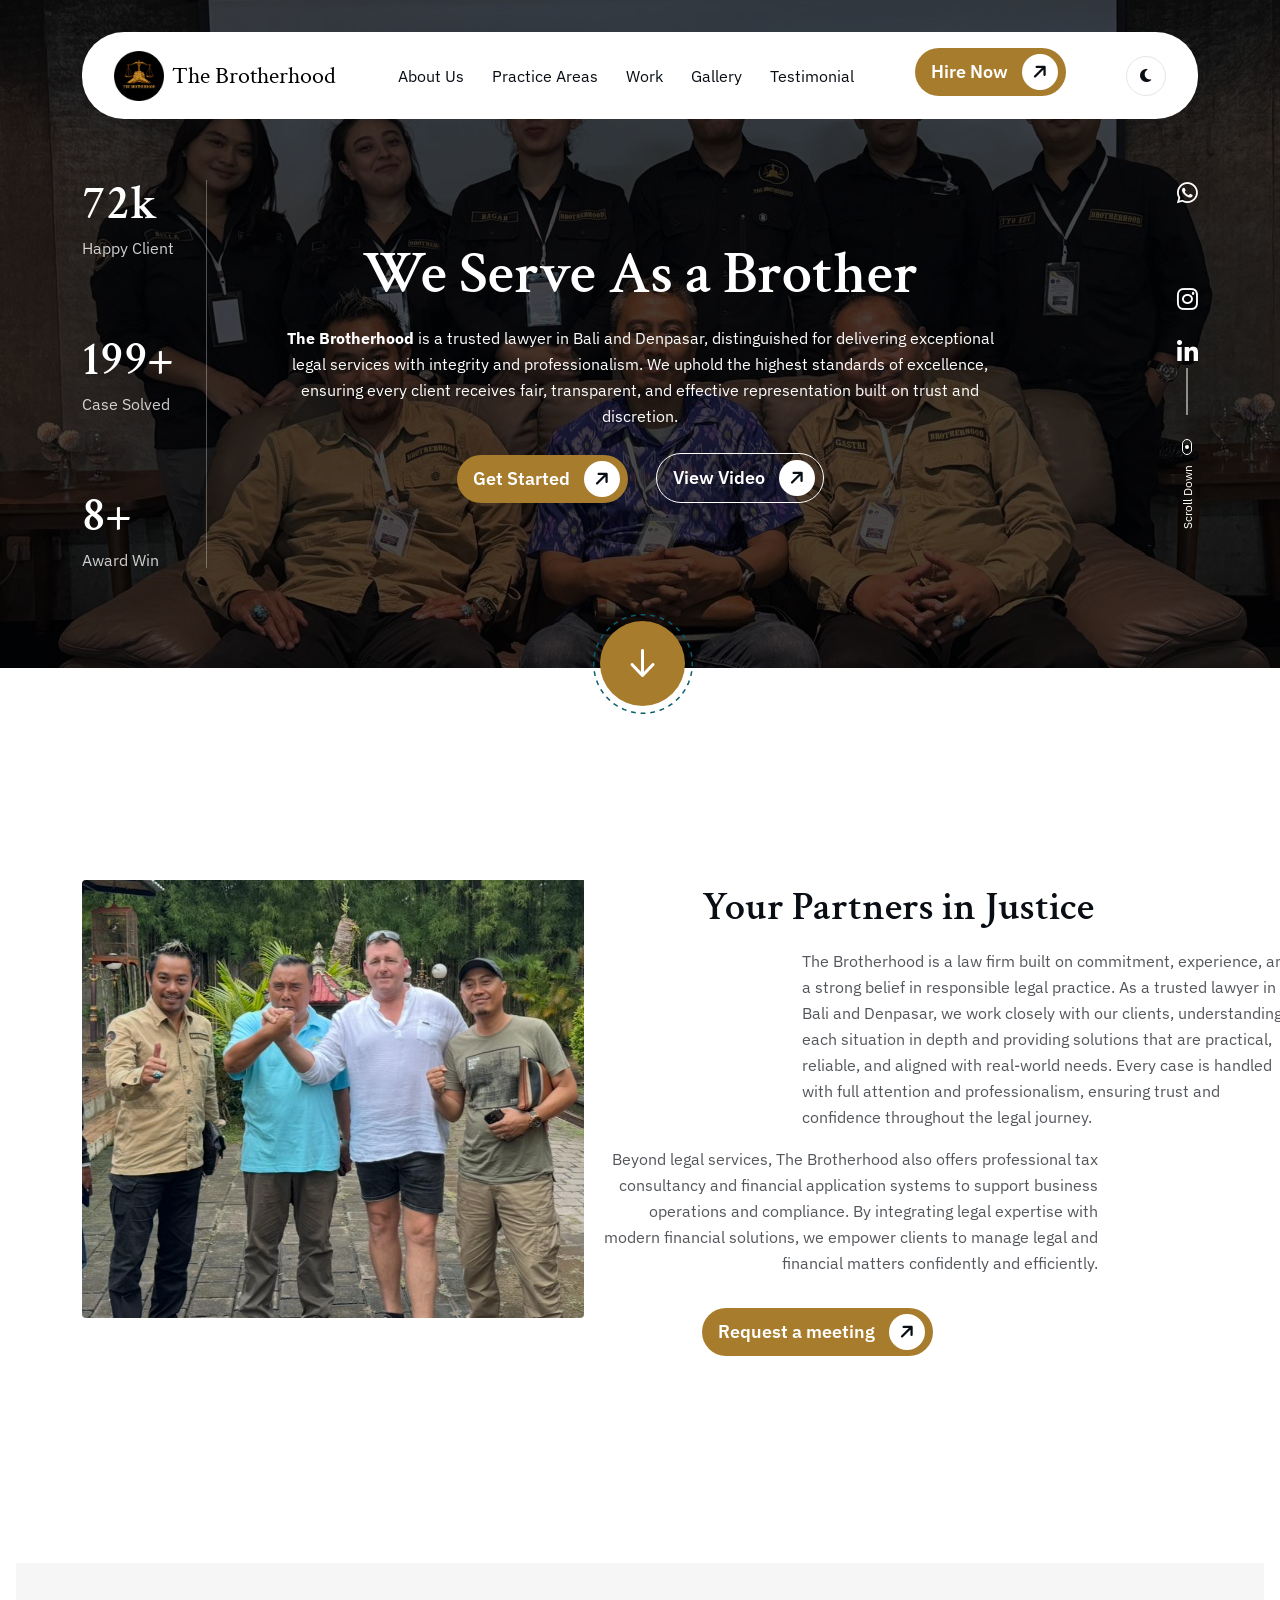
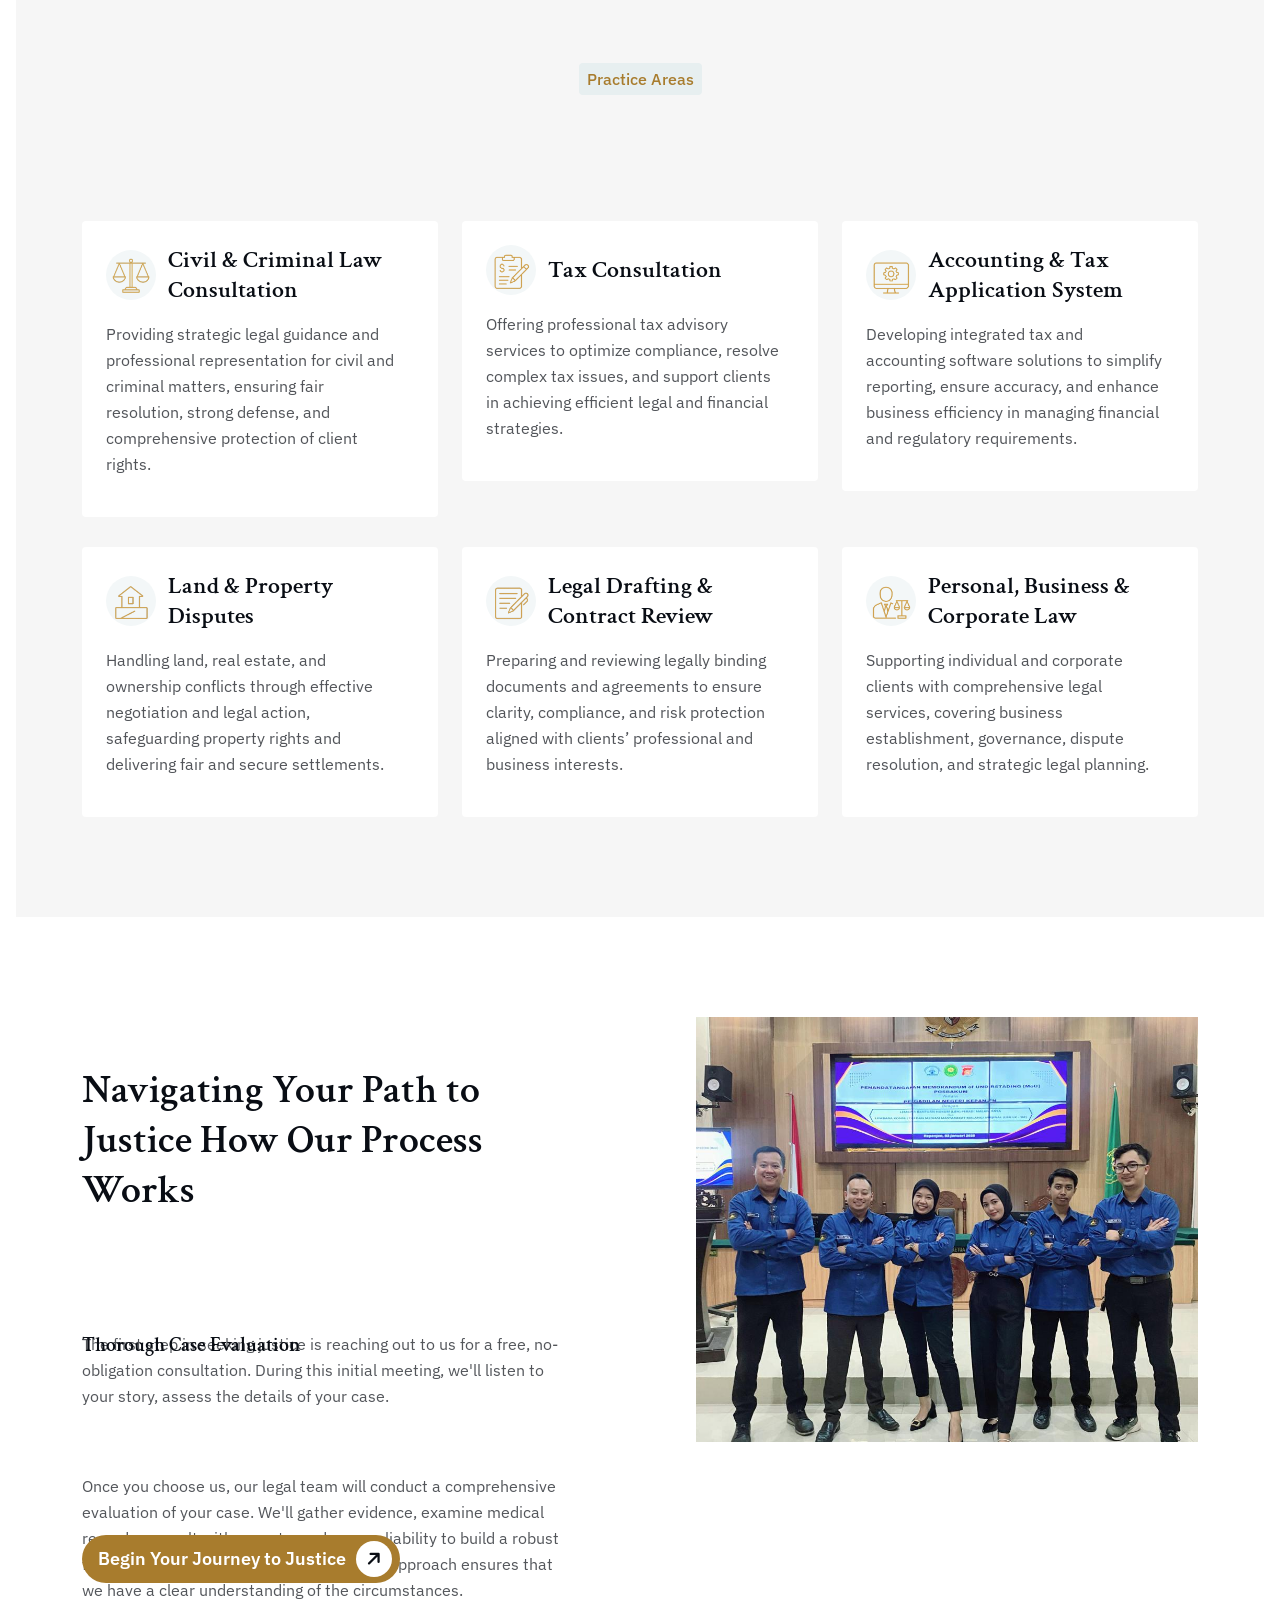
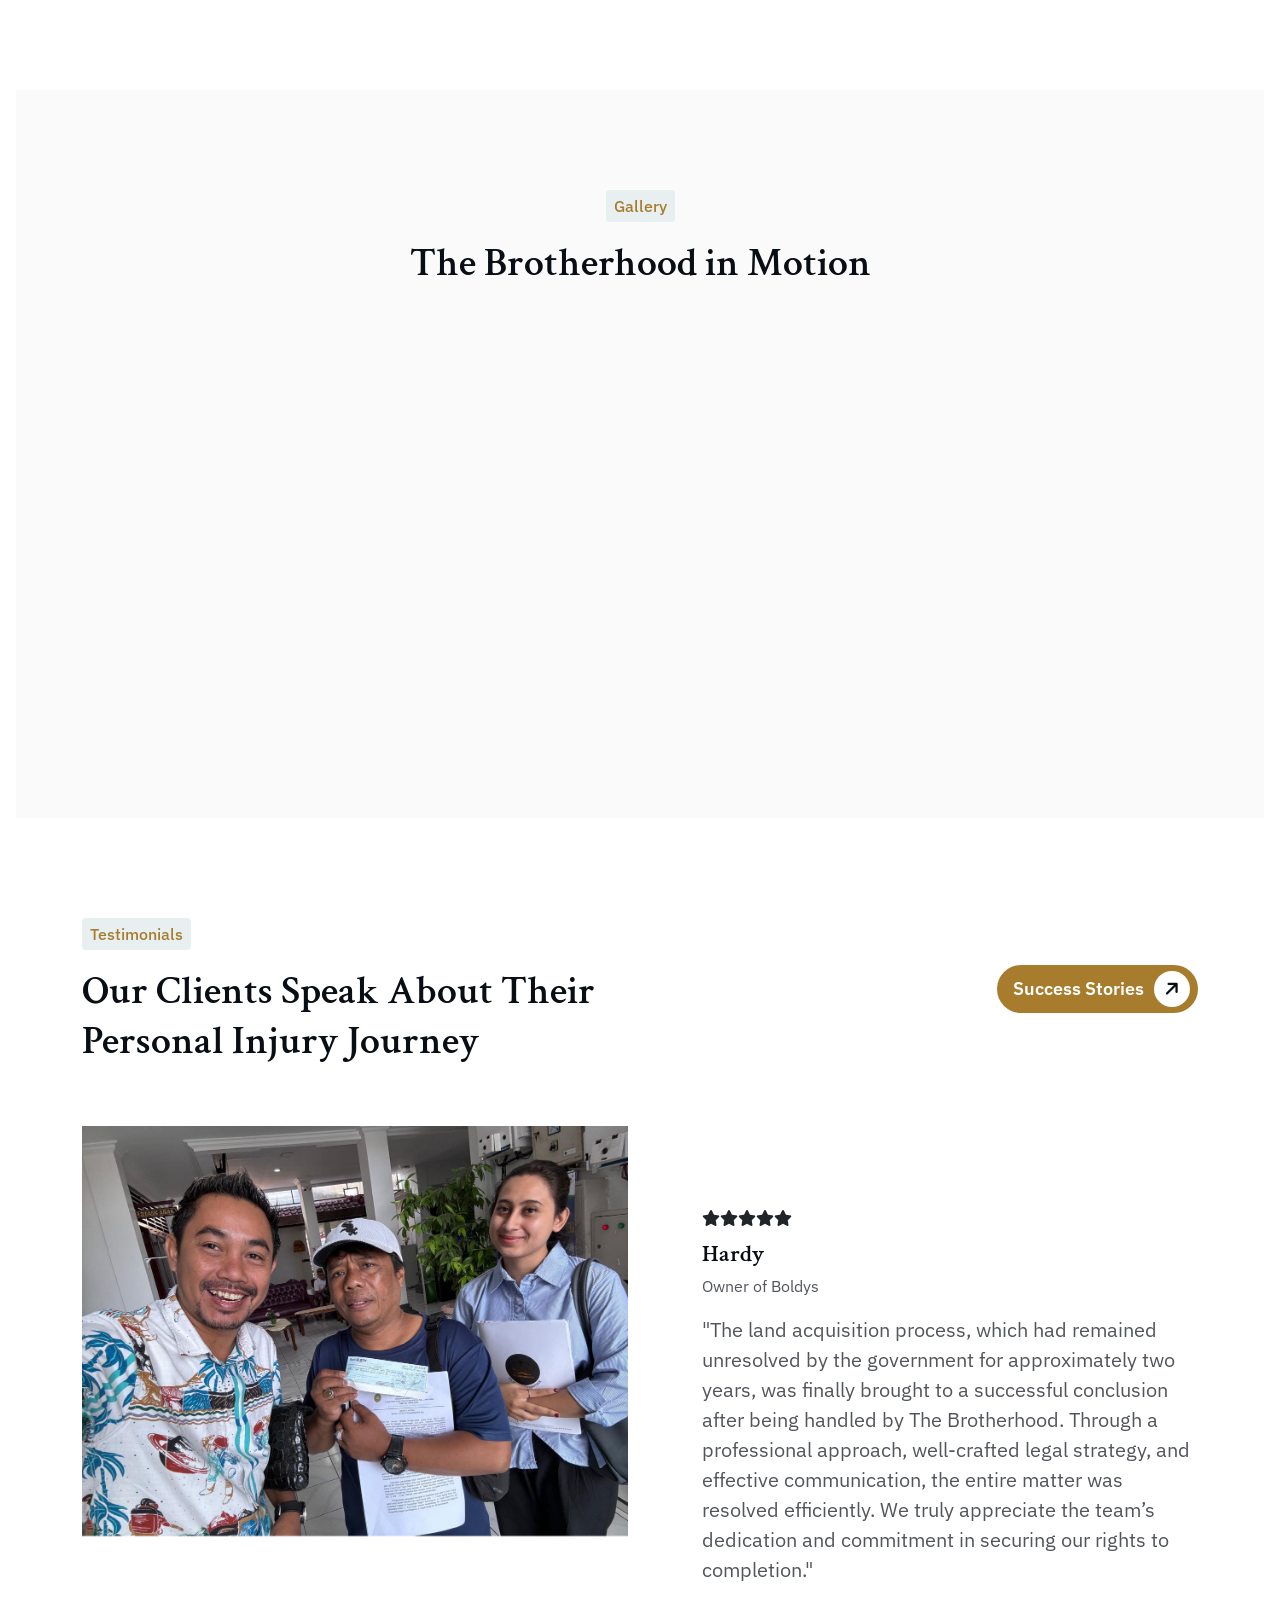
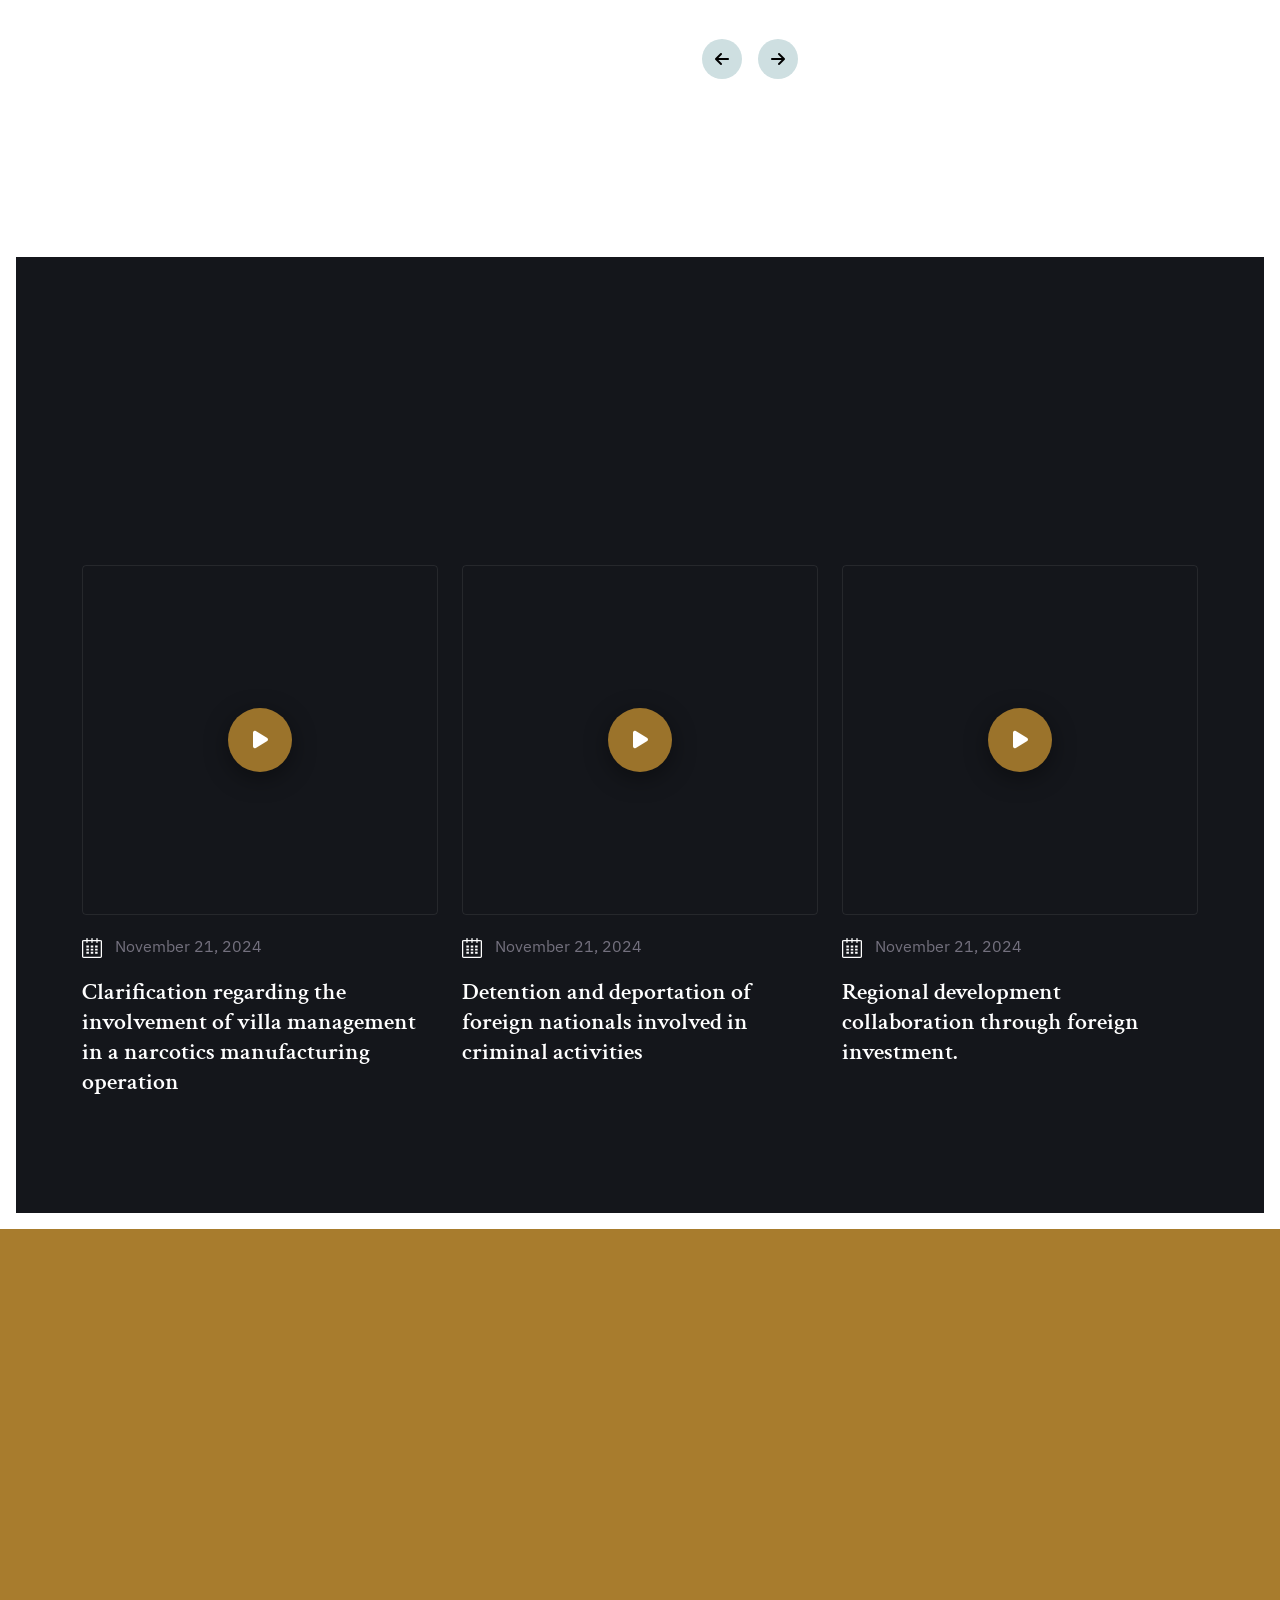
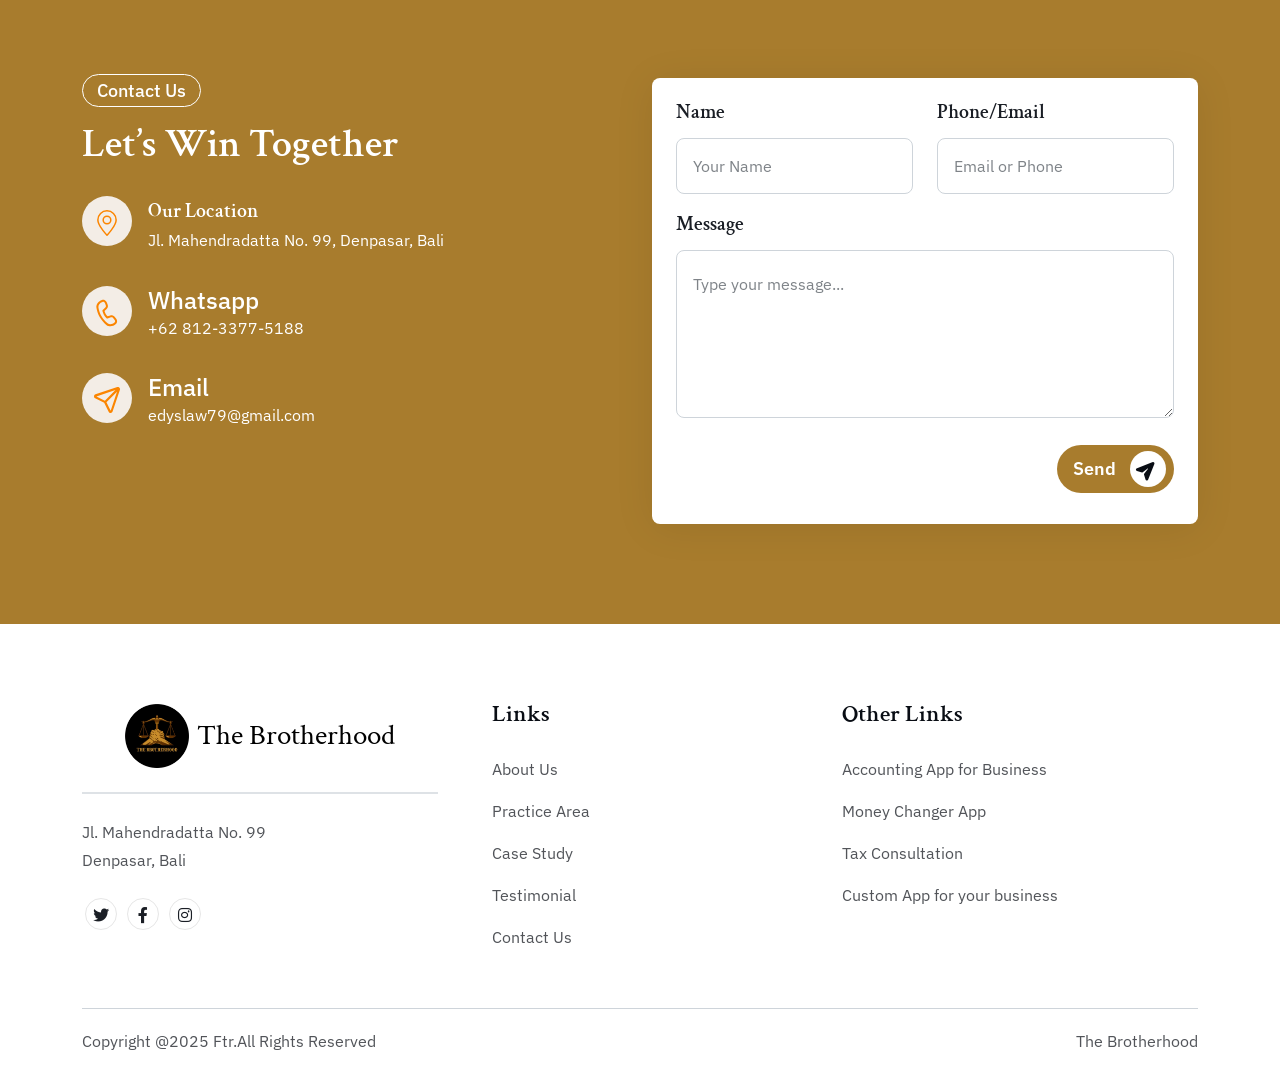
==== commit 297d30bf: "fix slow" ====
--- a/index.html
+++ b/index.html
@@ -974,7 +974,7 @@
   </div>
 </div>
 
-<script src="https://chatbot.thebrotherhoodlaw.com/widget.js"
+<script defer src="https://chatbot.thebrotherhoodlaw.com/widget.js"
   data-api-key="sk_live_271a49307d3c3f2b7136dd22347eac2112cf9ce63fa9199f">
 </script>
 <!-- <script src="https://cdn.botpress.cloud/webchat/v3.6/inject.js"></script>
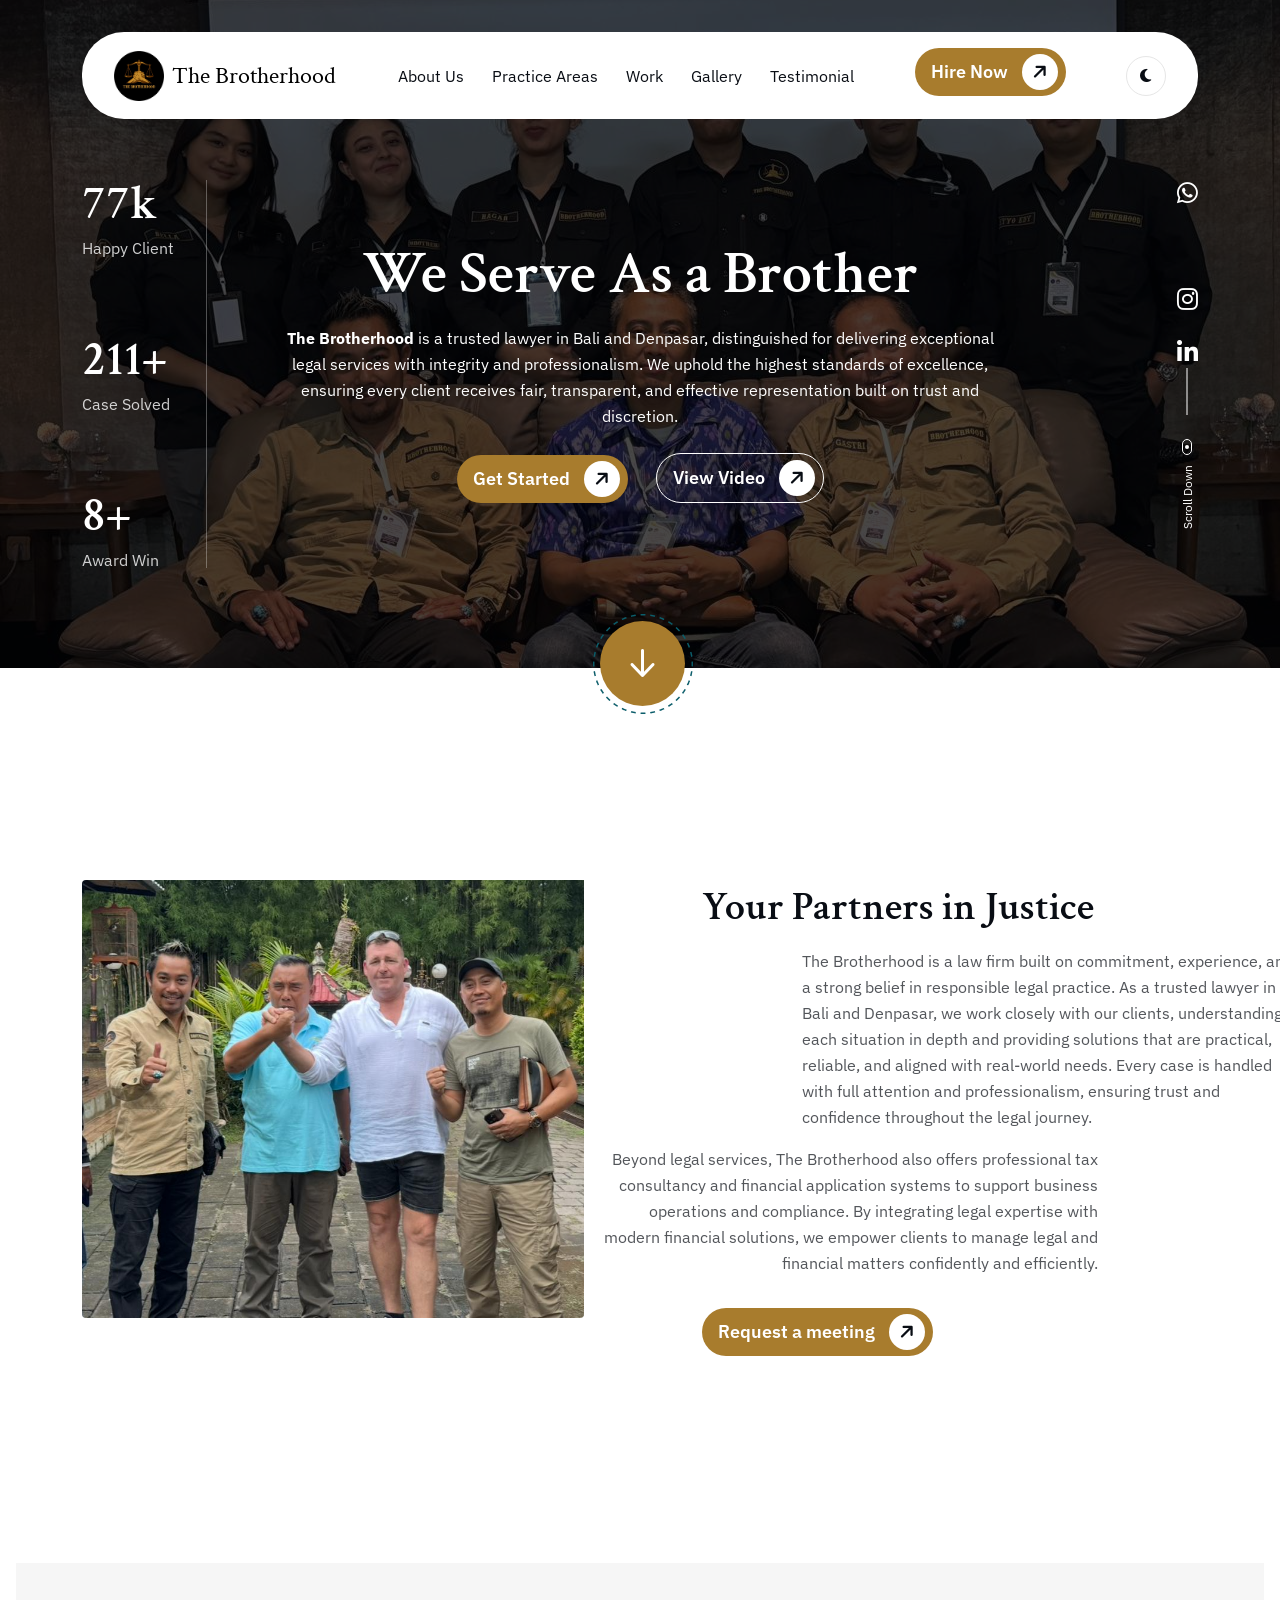
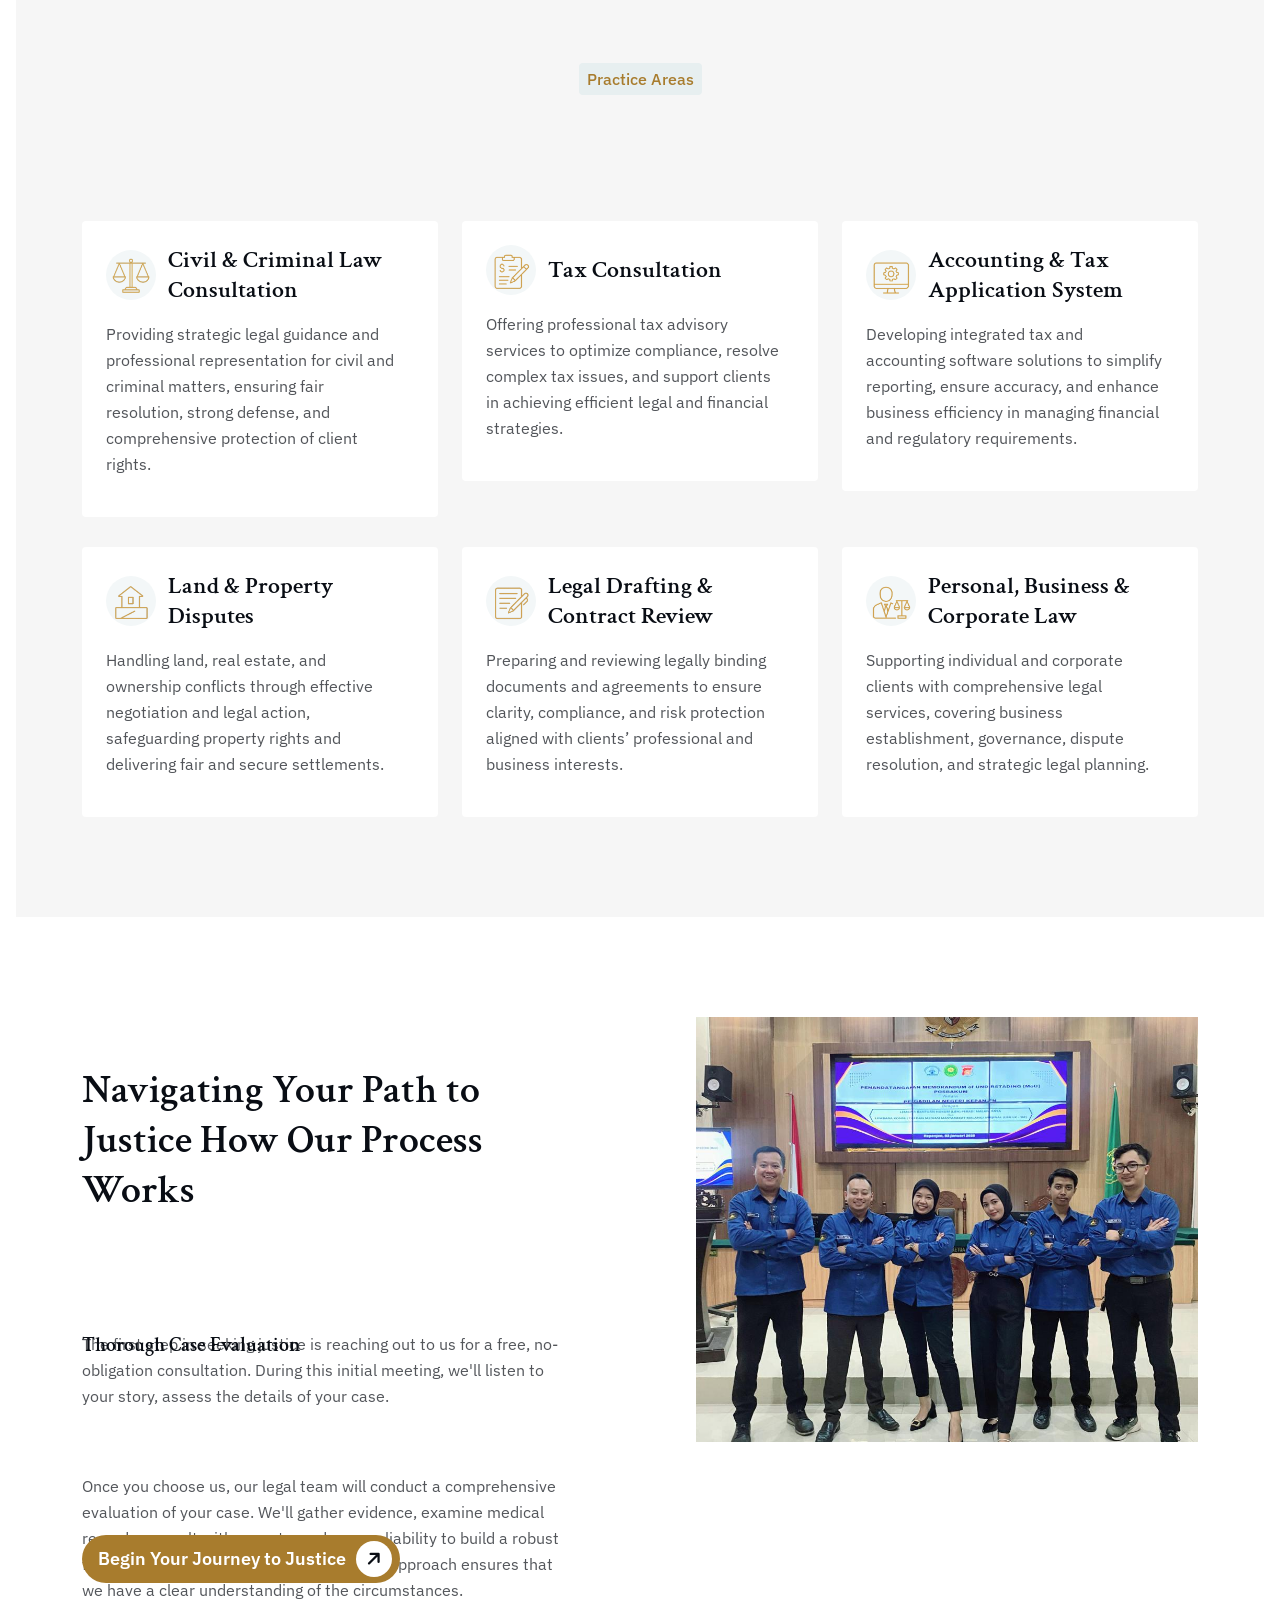
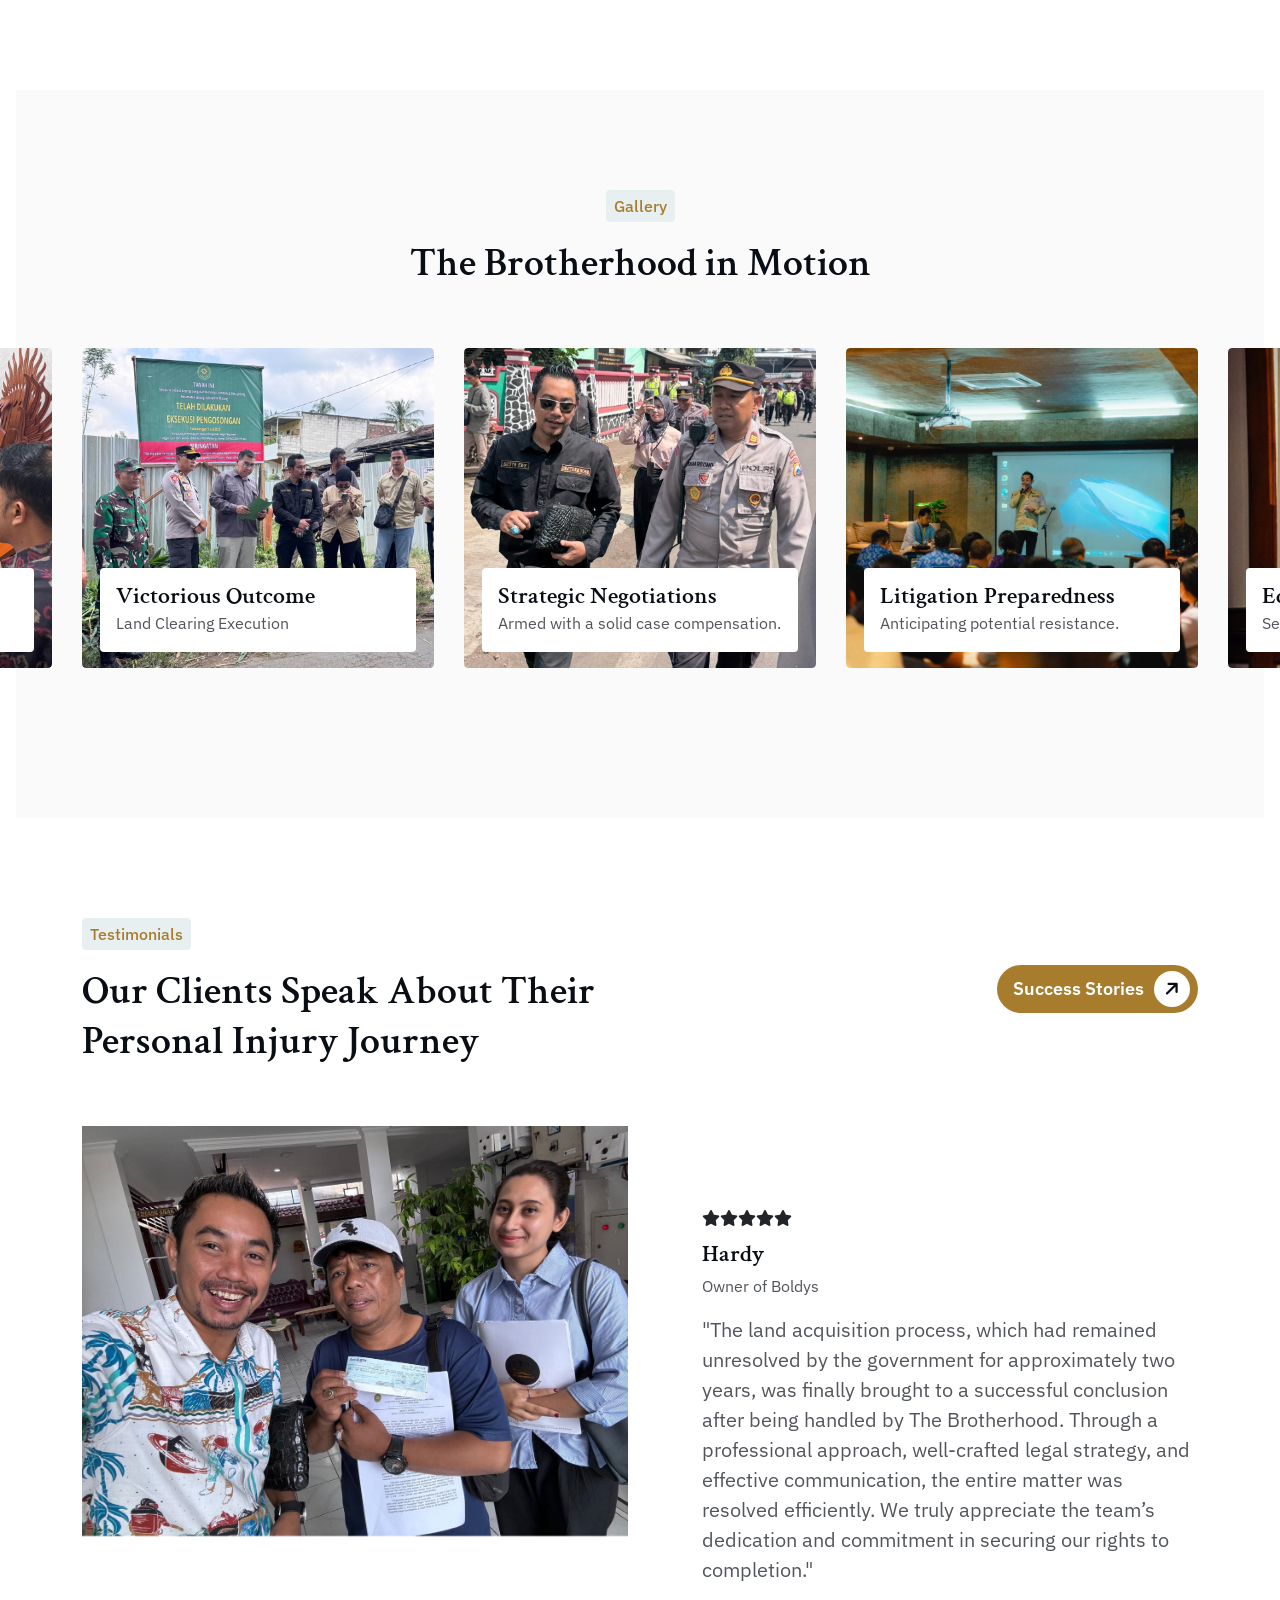
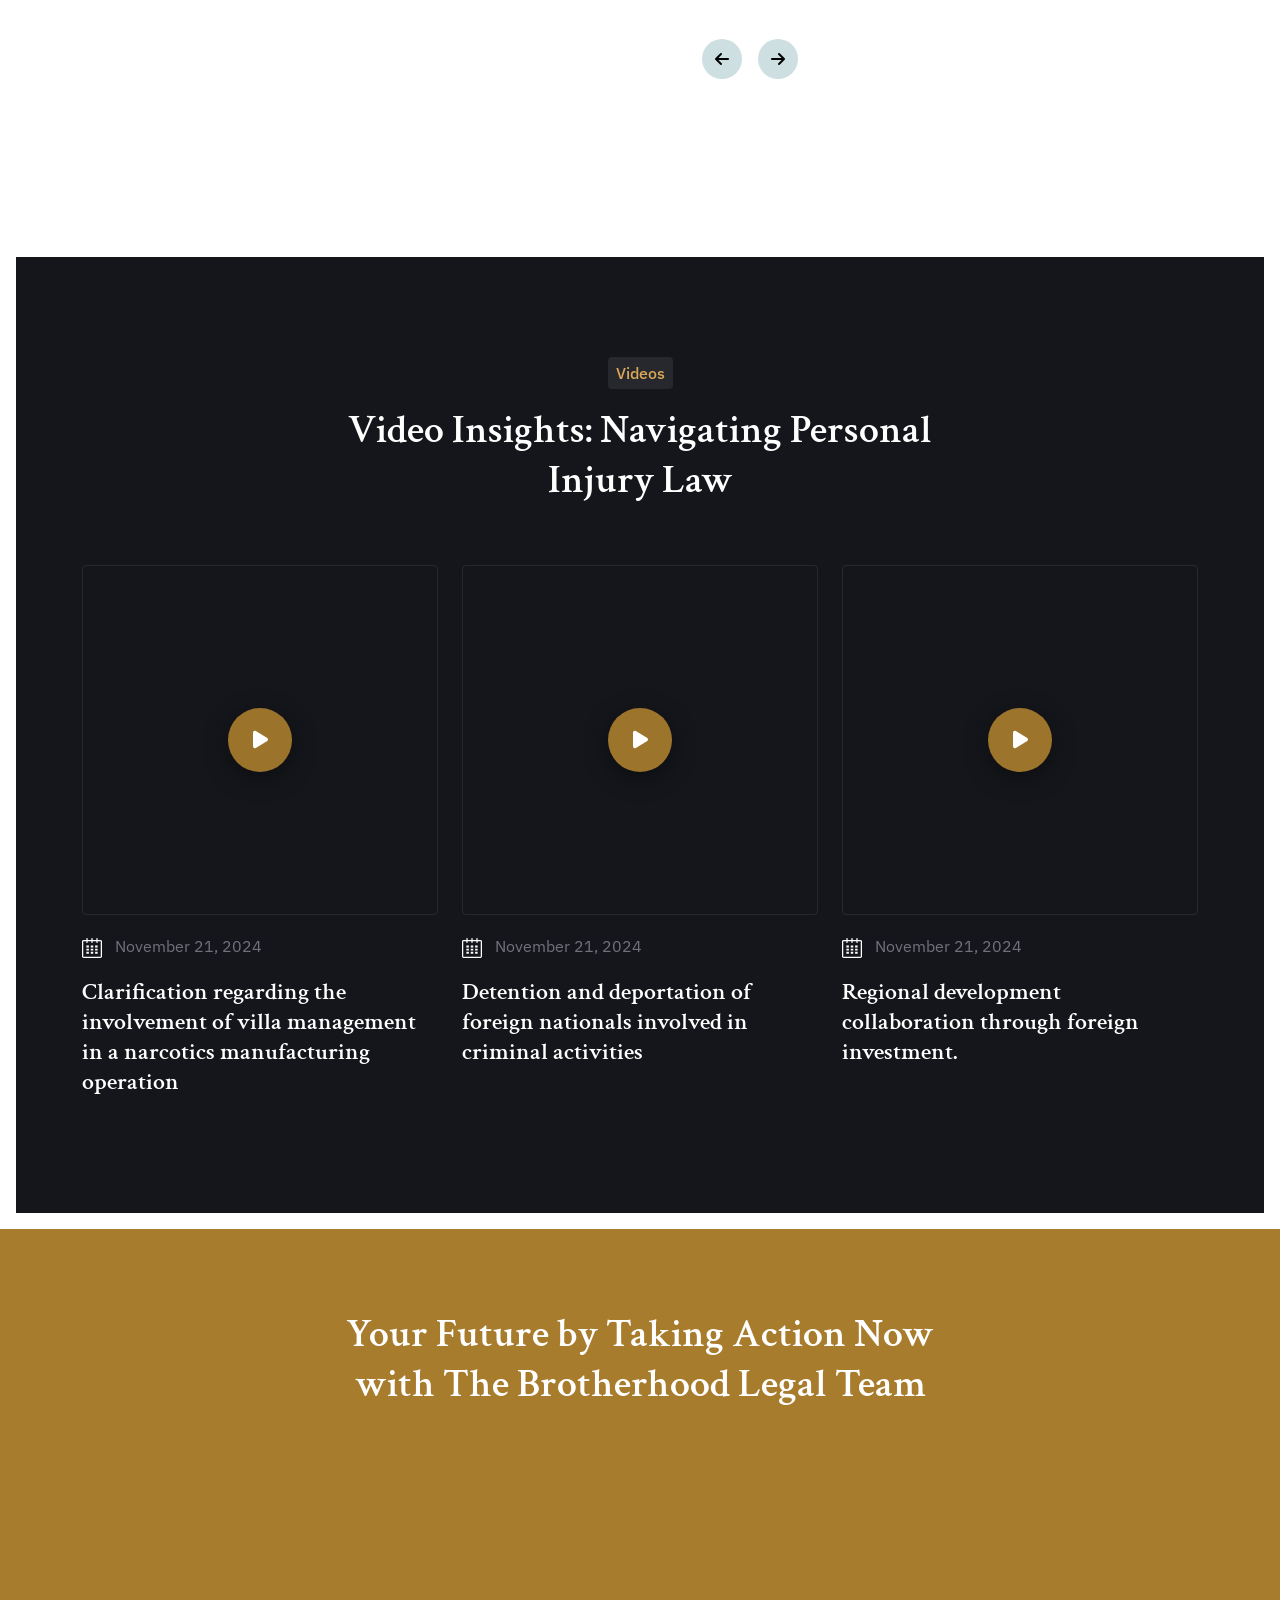
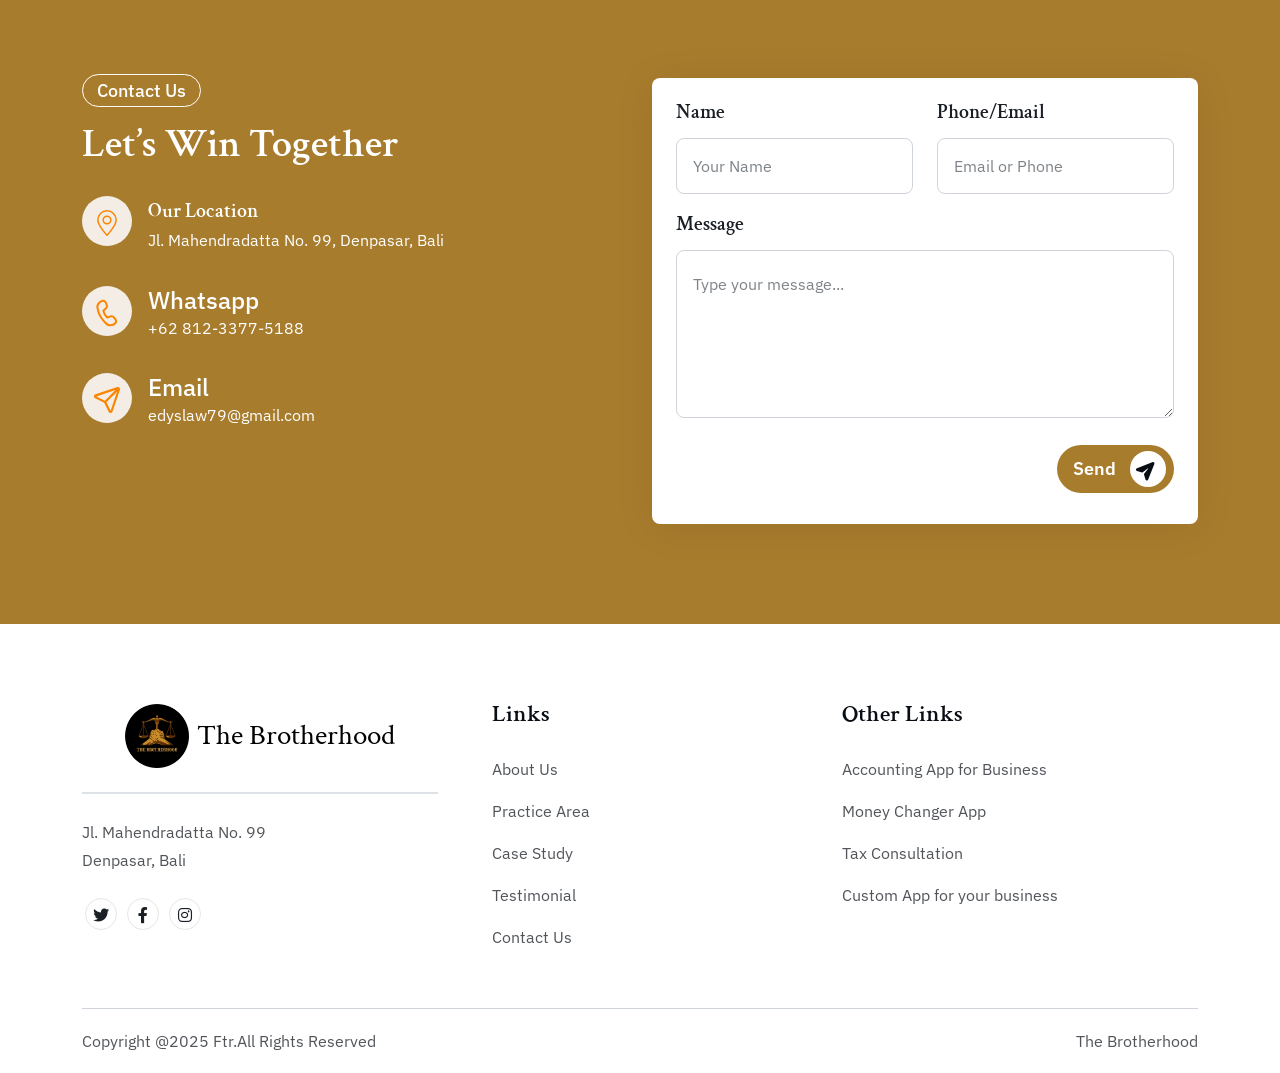
==== commit ecd7142f: "email" ====
--- a/index.html
+++ b/index.html
@@ -82,7 +82,7 @@
       "logo": "https://thebrotherhoodlaw.com/assets/img/logo/logo.png",
       "url": "https://thebrotherhoodlaw.com/",
       "telephone": "+62-812-3377-5188",
-      "email": "admin@thebrotherhood.id",
+      "email": "thebrotherhoodlaw@gmail.com",
       "address": {
         "@type": "PostalAddress",
         "streetAddress": "Jl. Mahendradatta No. 99",
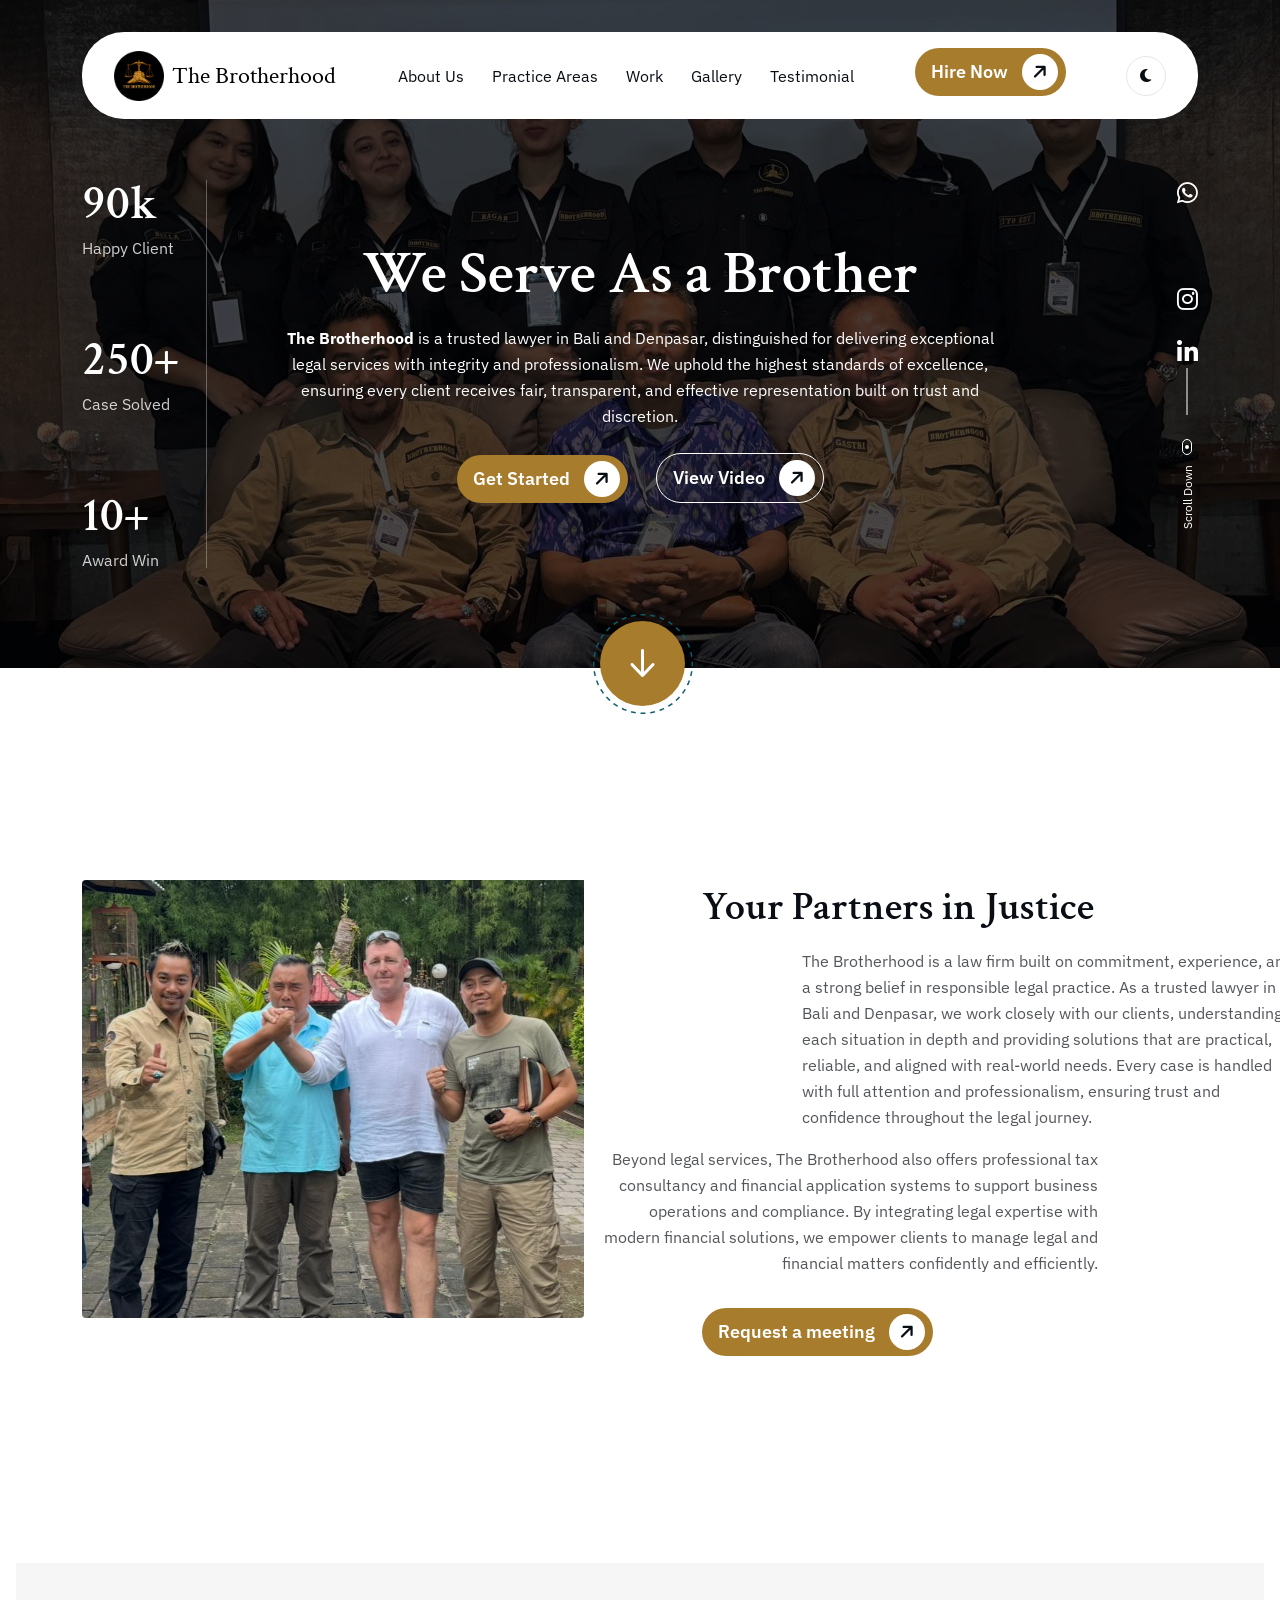
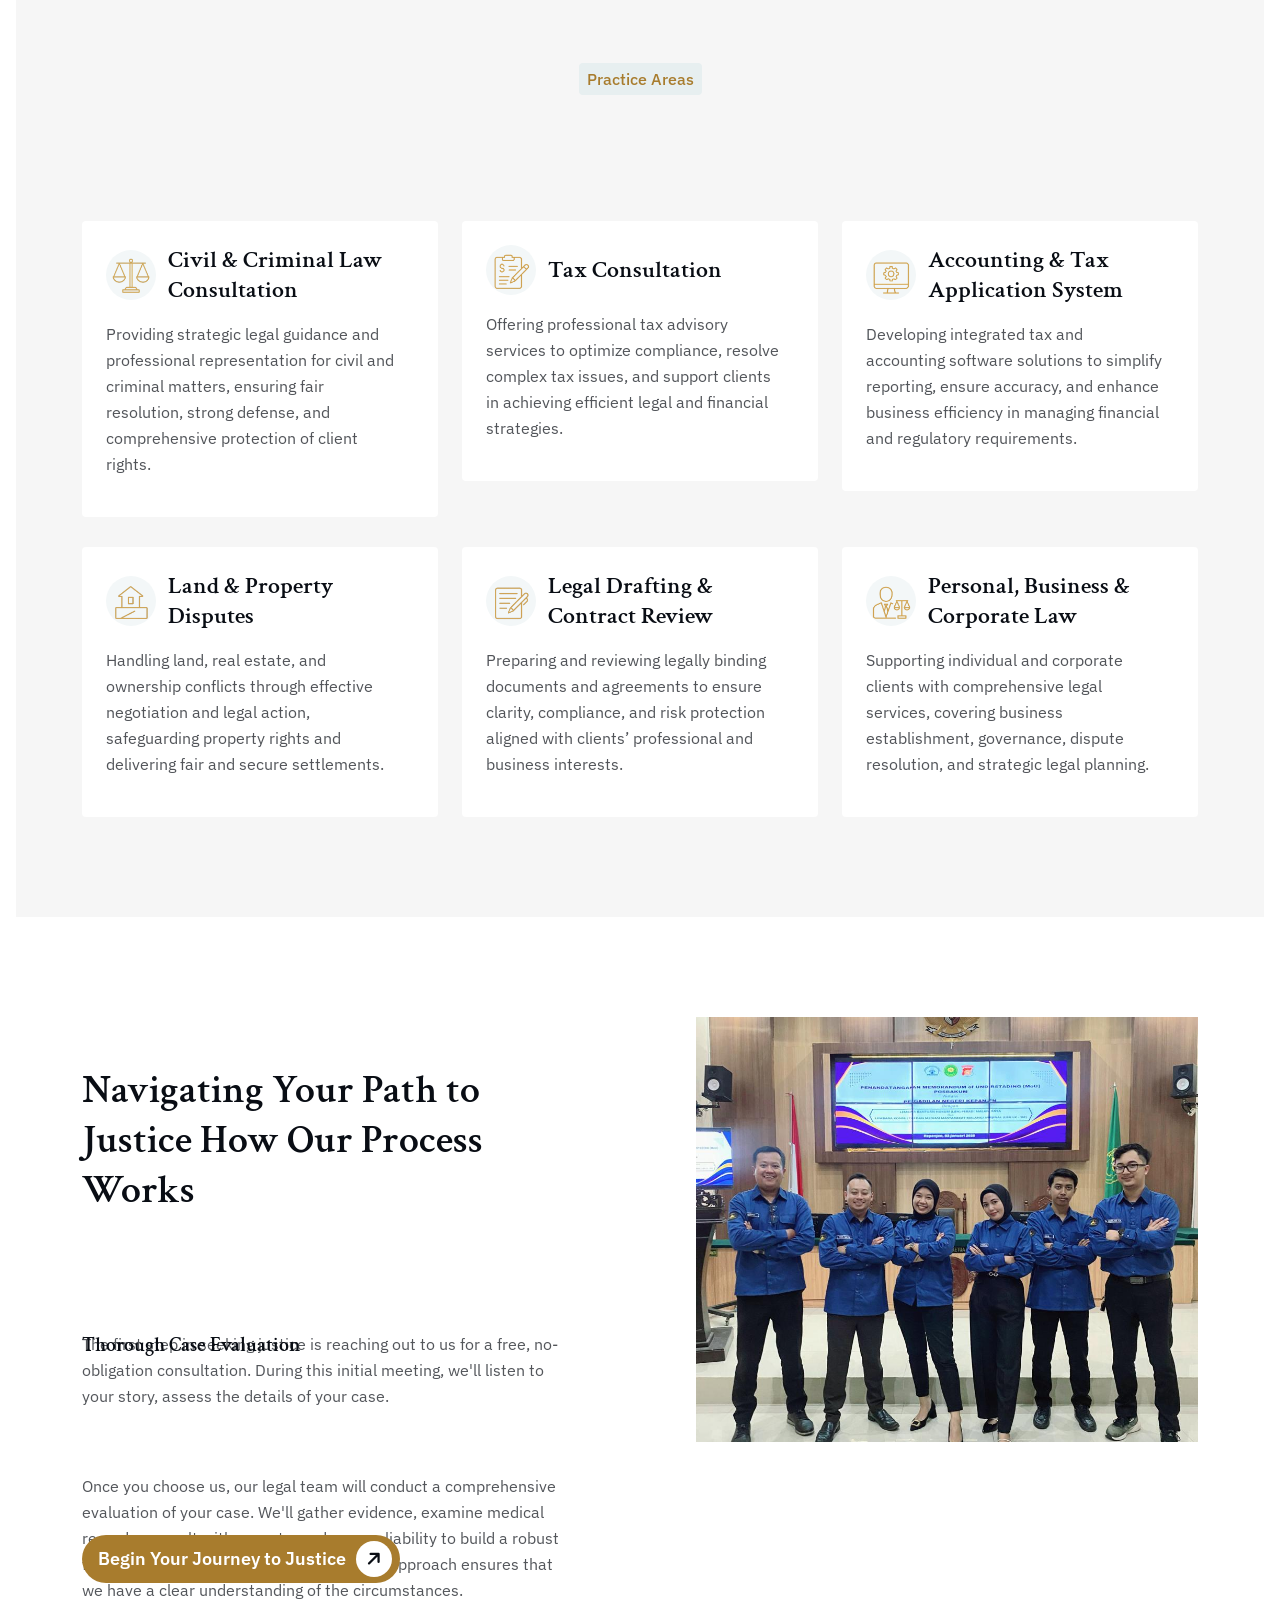
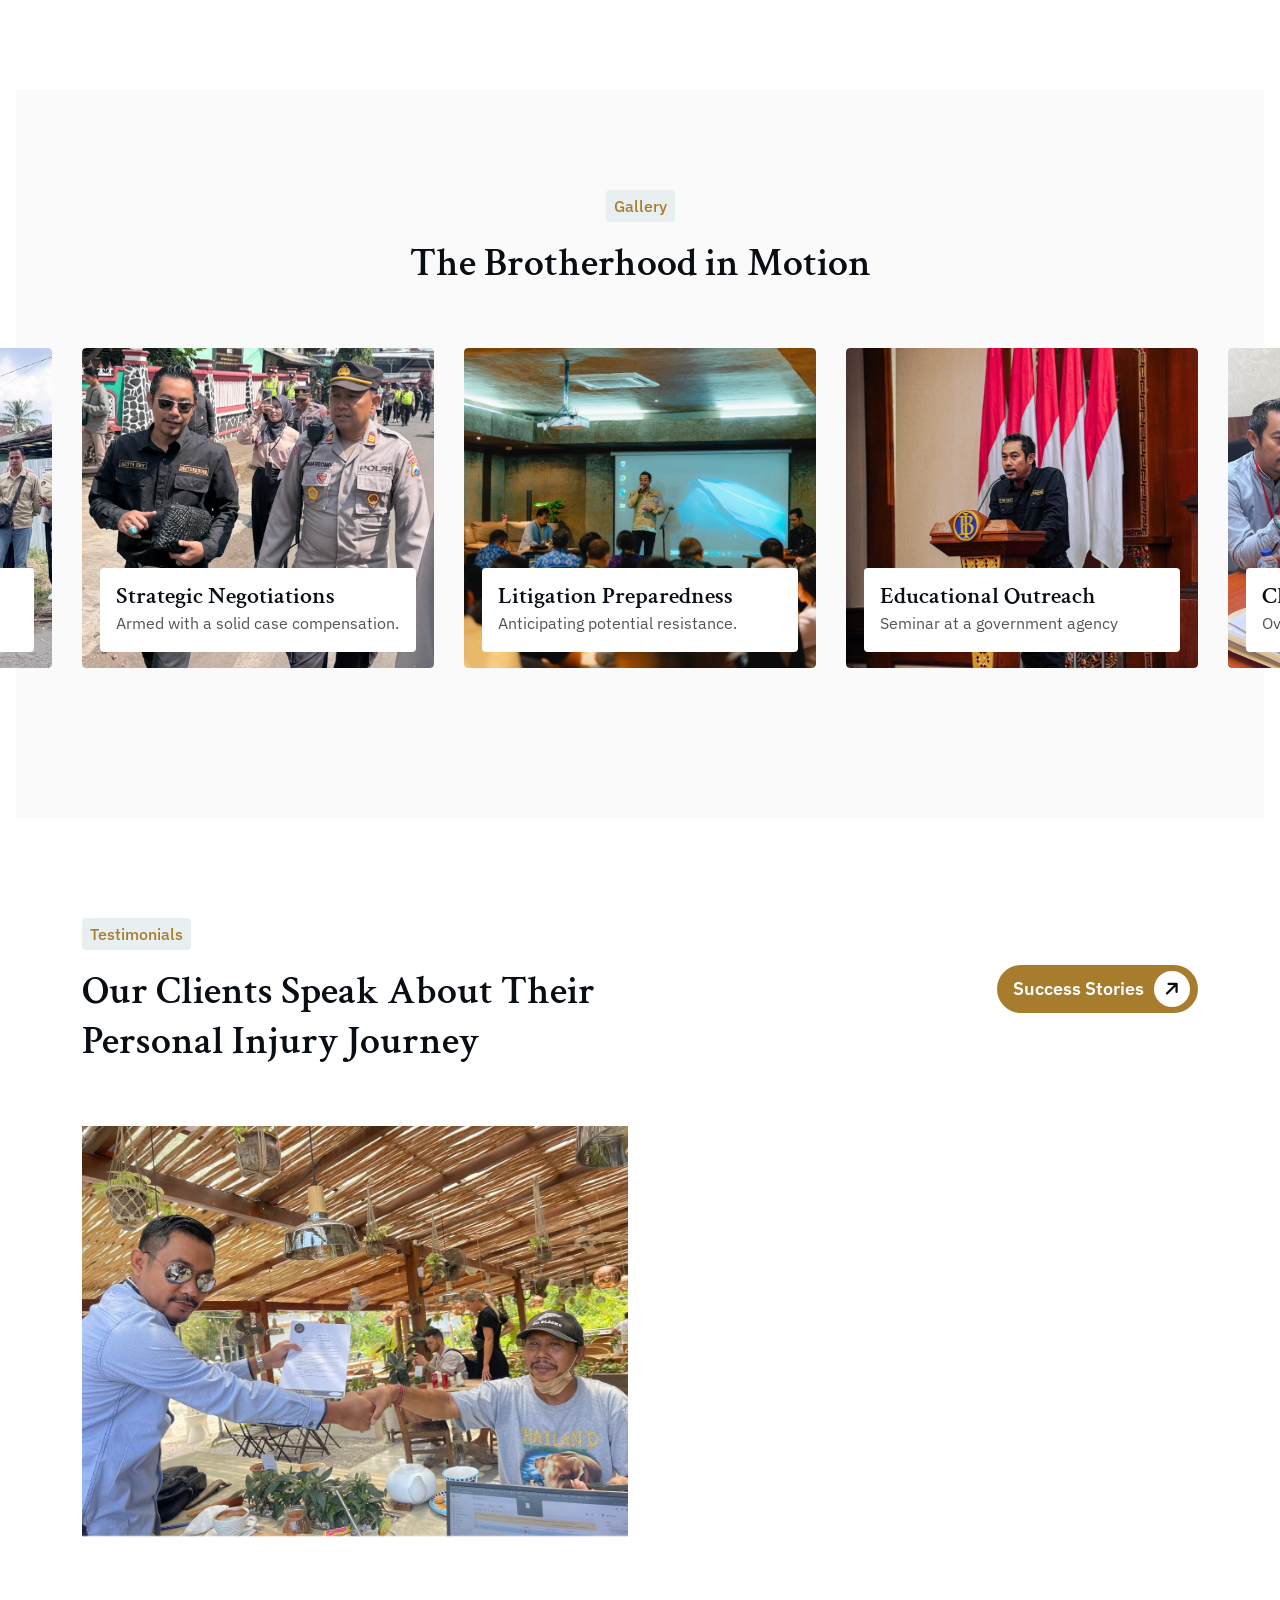
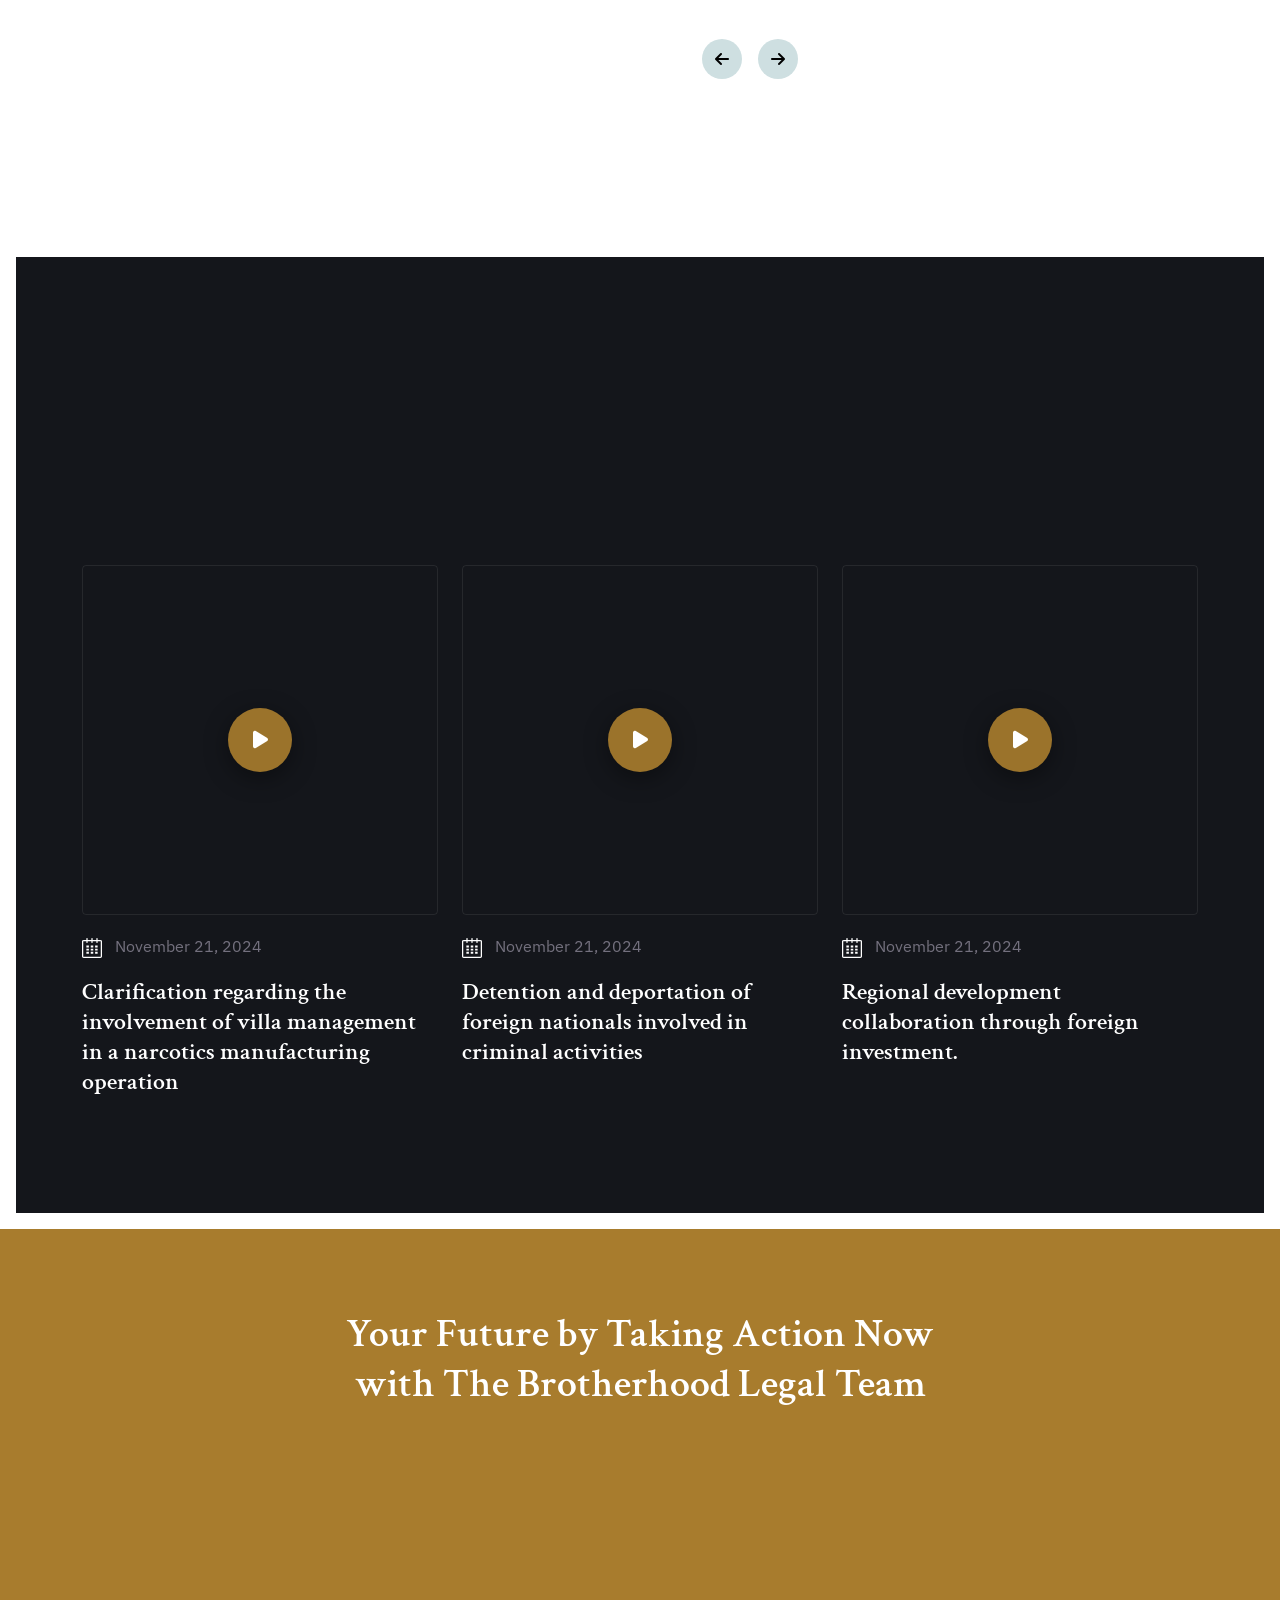
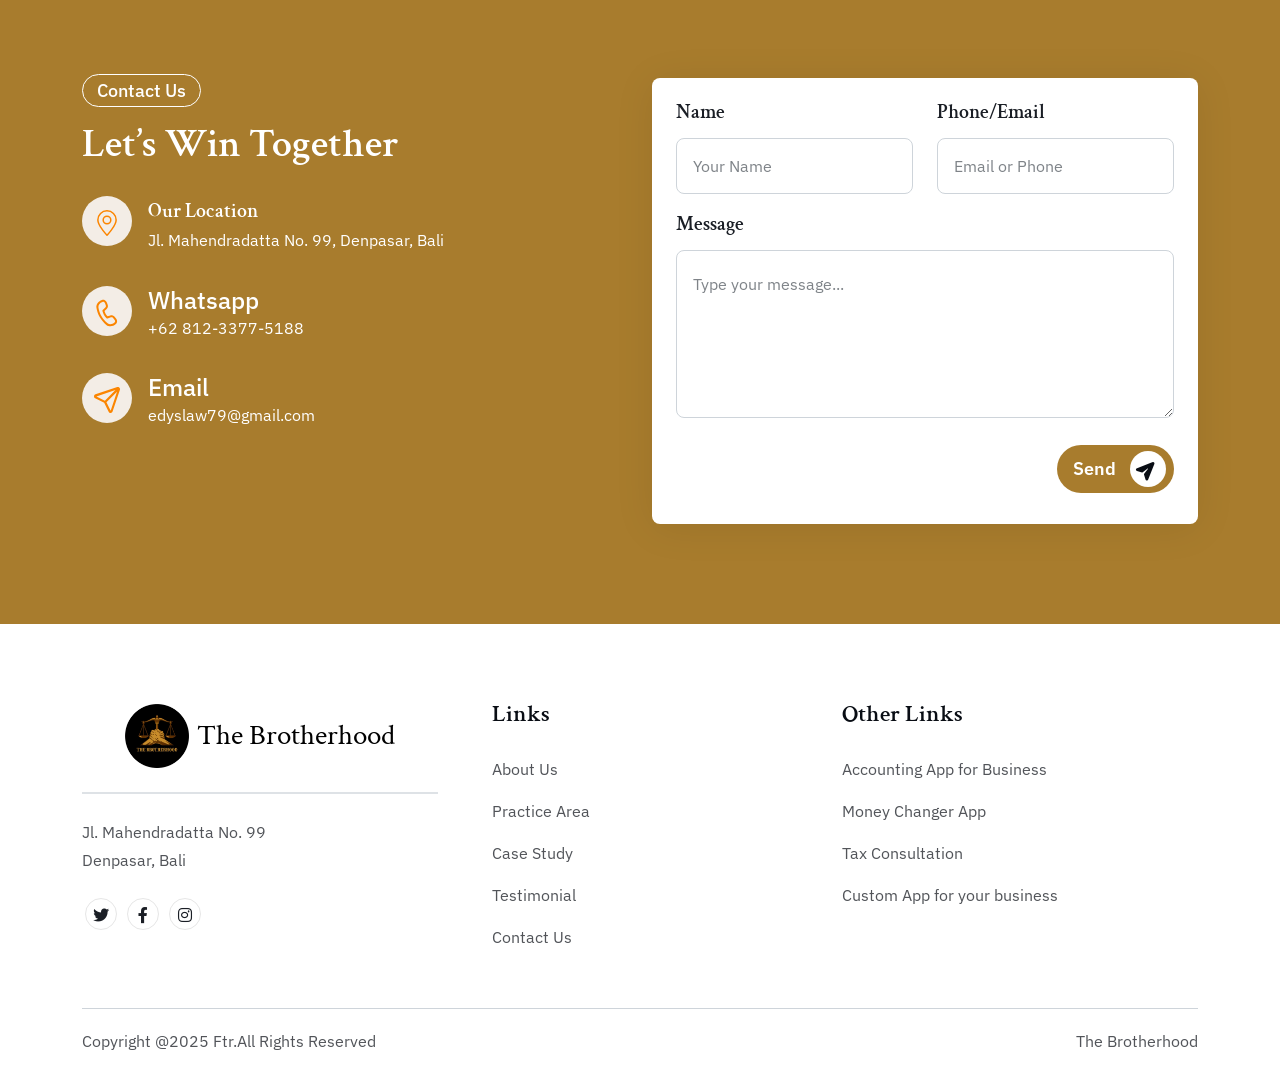
==== commit 213abc36: "fix slow" ====
--- a/index.html
+++ b/index.html
@@ -255,7 +255,7 @@
           <i class="fa-solid fa-envelope"></i>
         </div>
         <div class="mobile-menu-a">
-          <a href="mailto:admin@thebrotherhood.id">admin@thebrotherhood.id</a>
+          <a href="mailto:thebrotherhoodlaw@gmail.com">thebrotherhoodlaw@gmail.com</a>
         </div>
       </div>
 
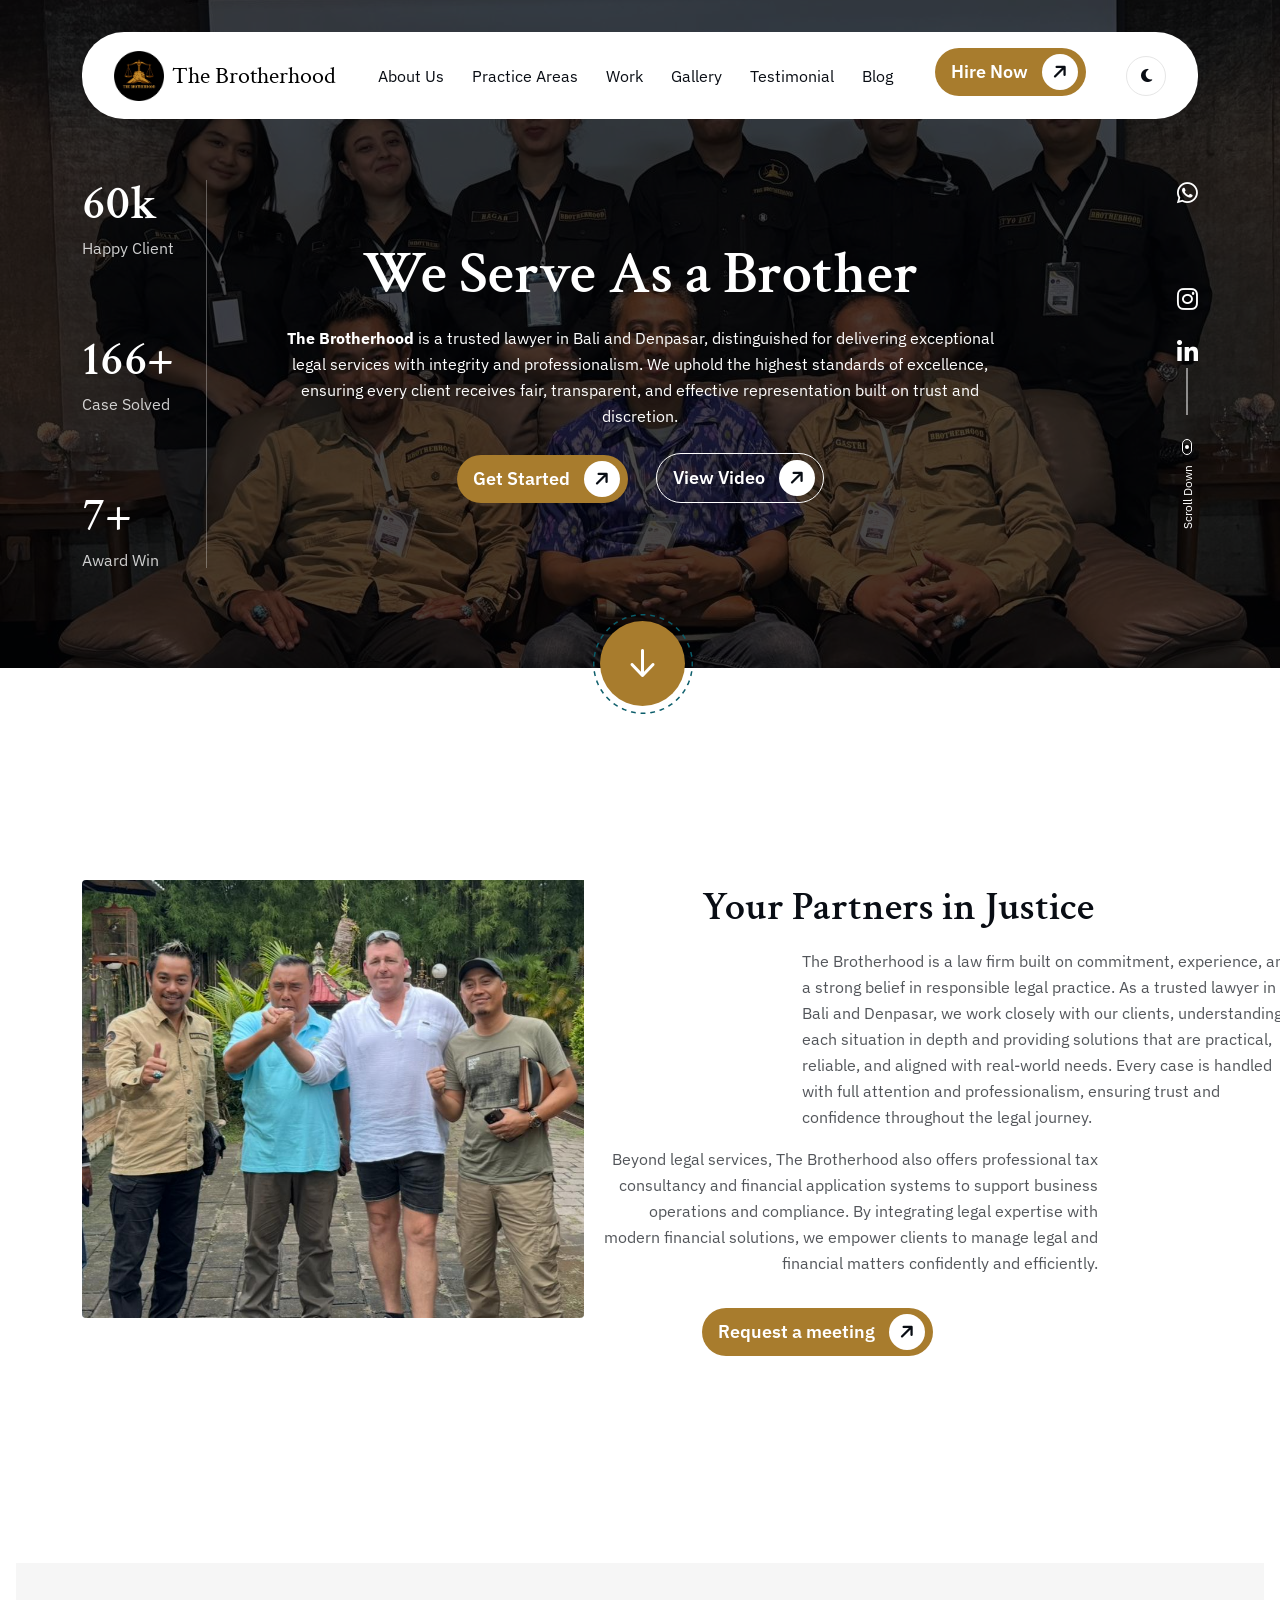
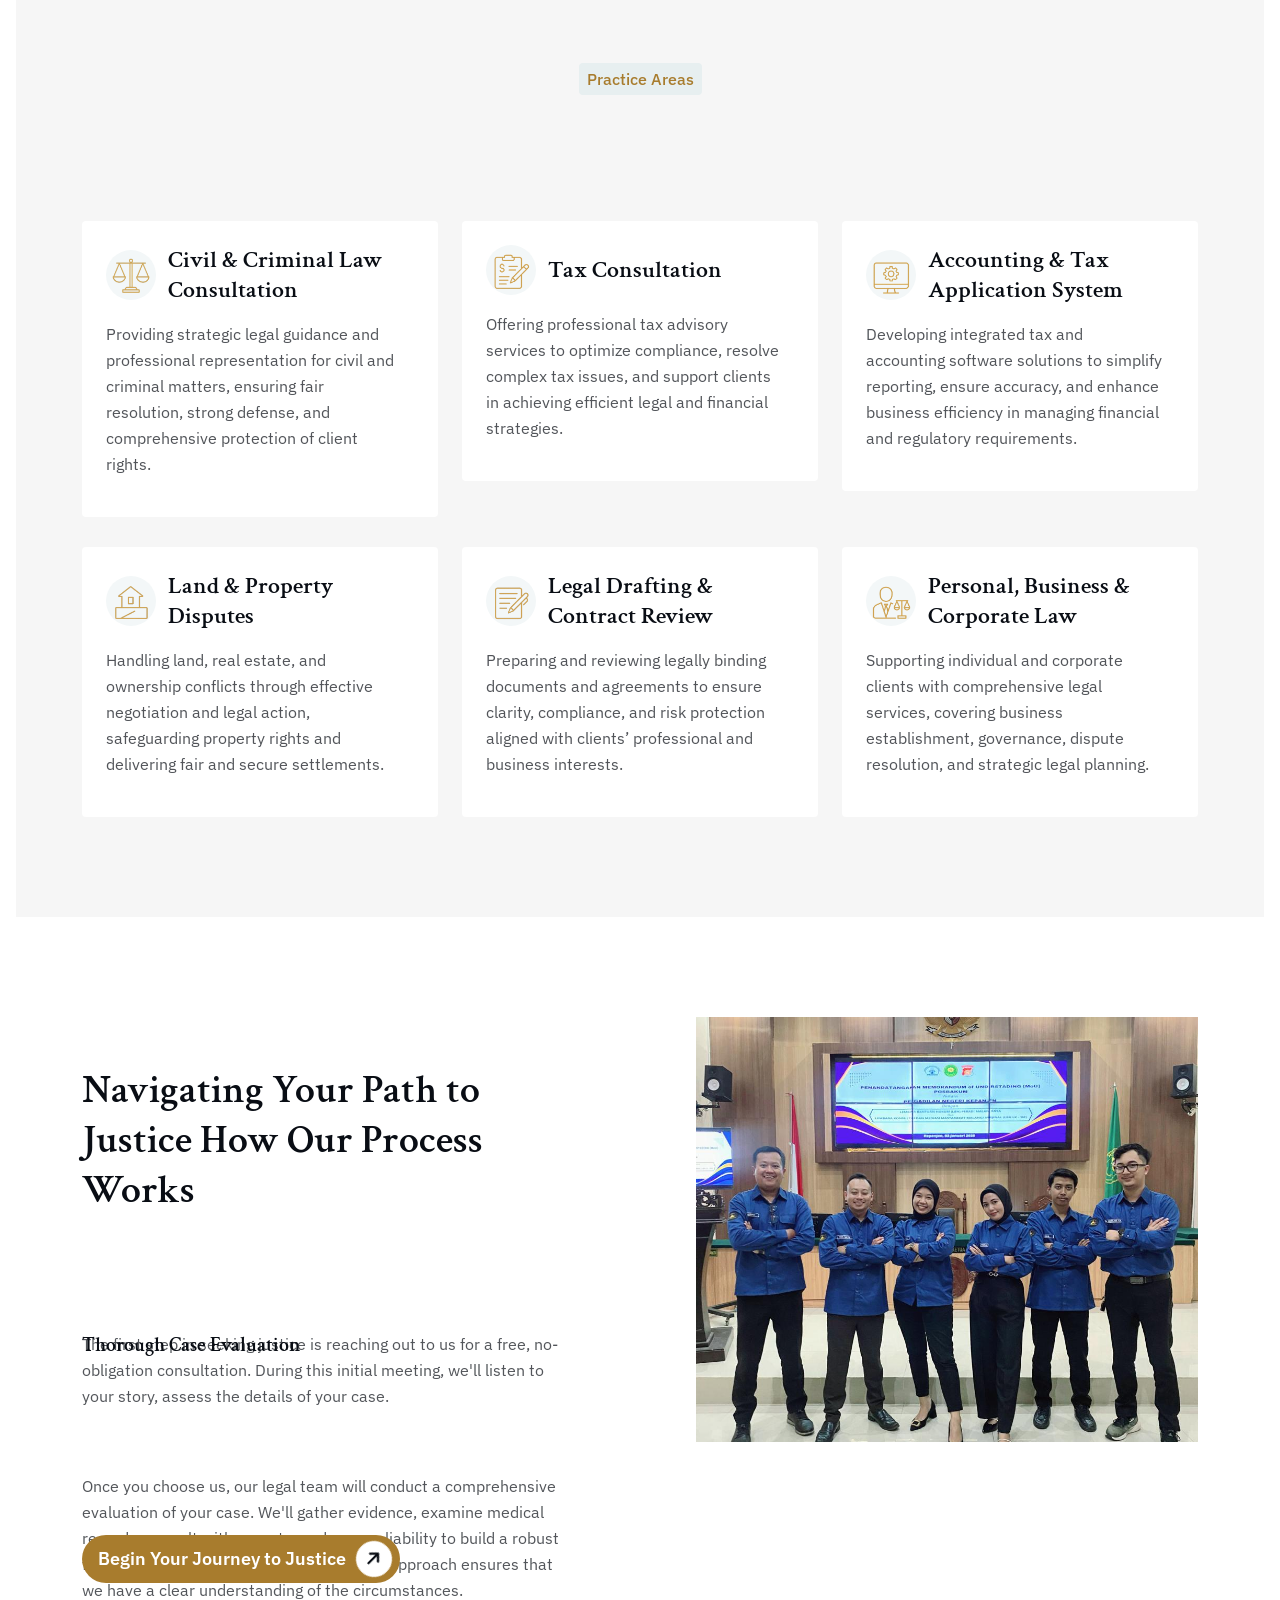
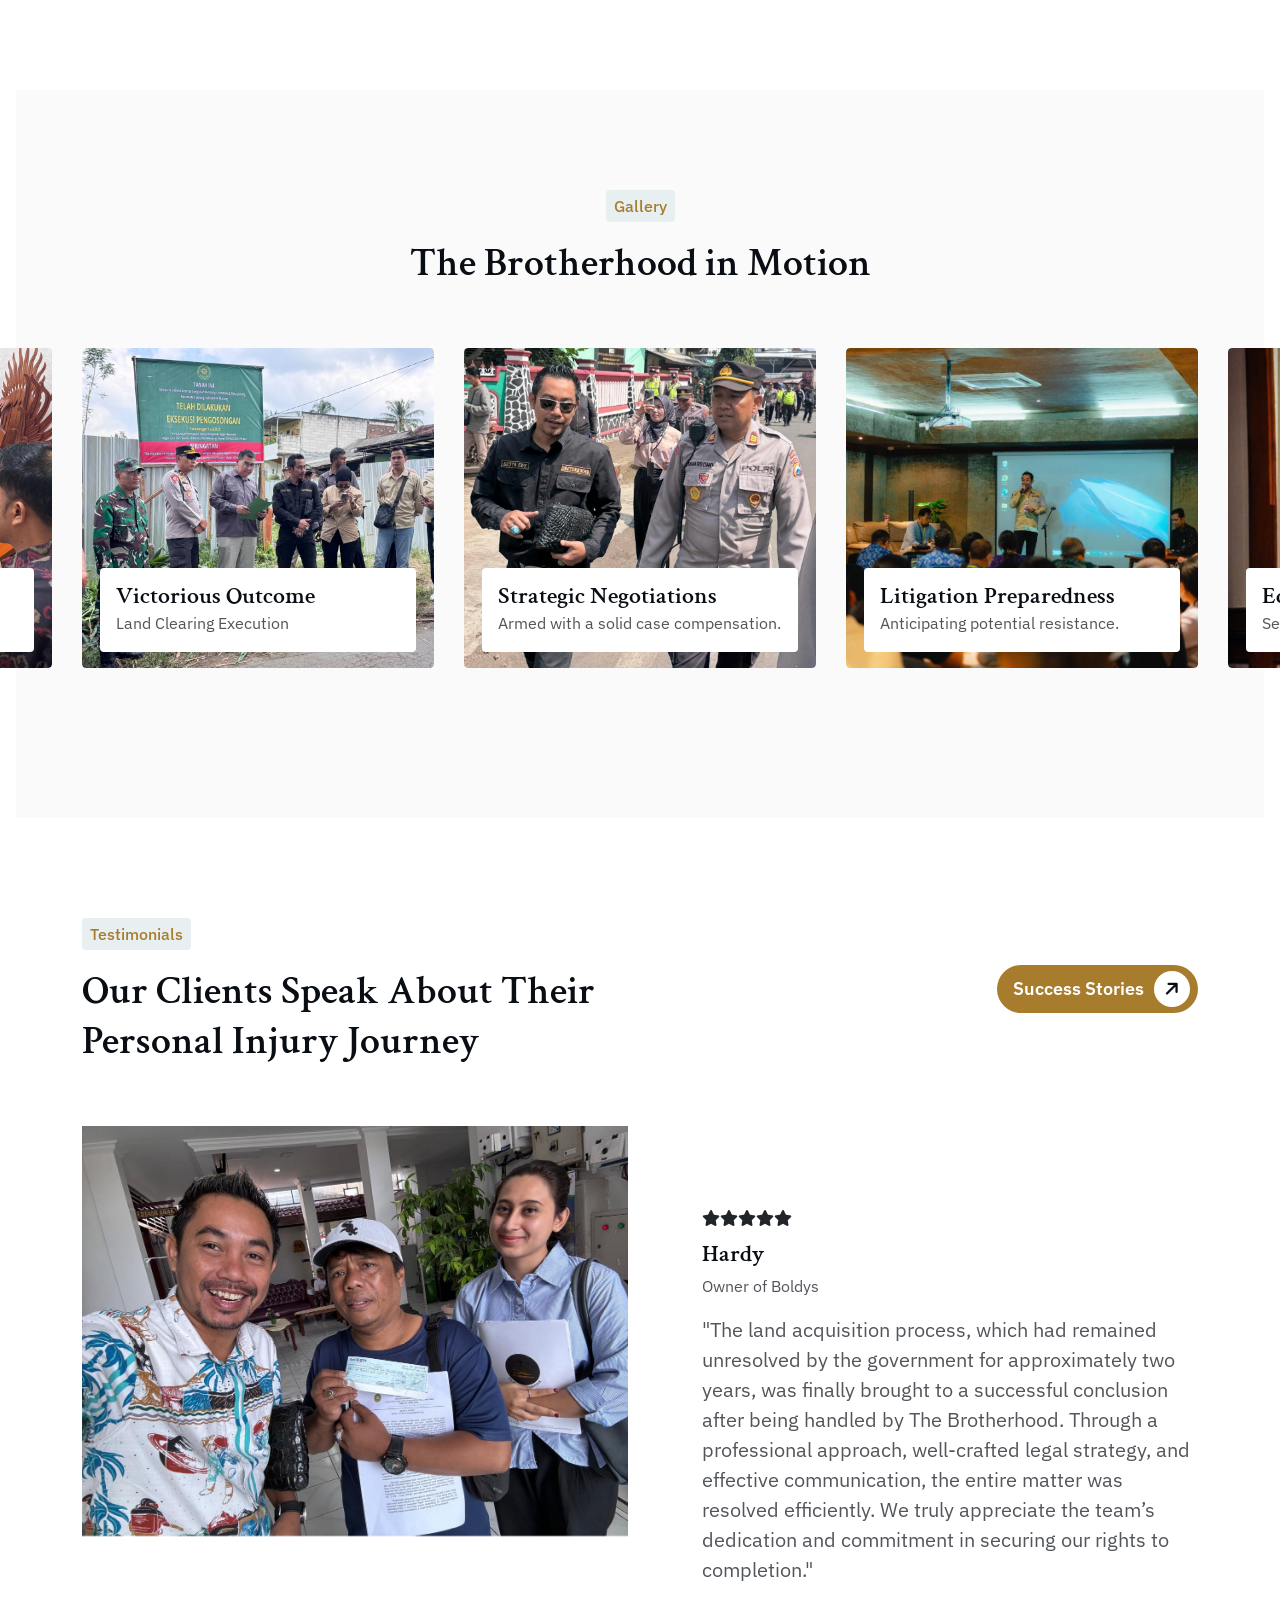
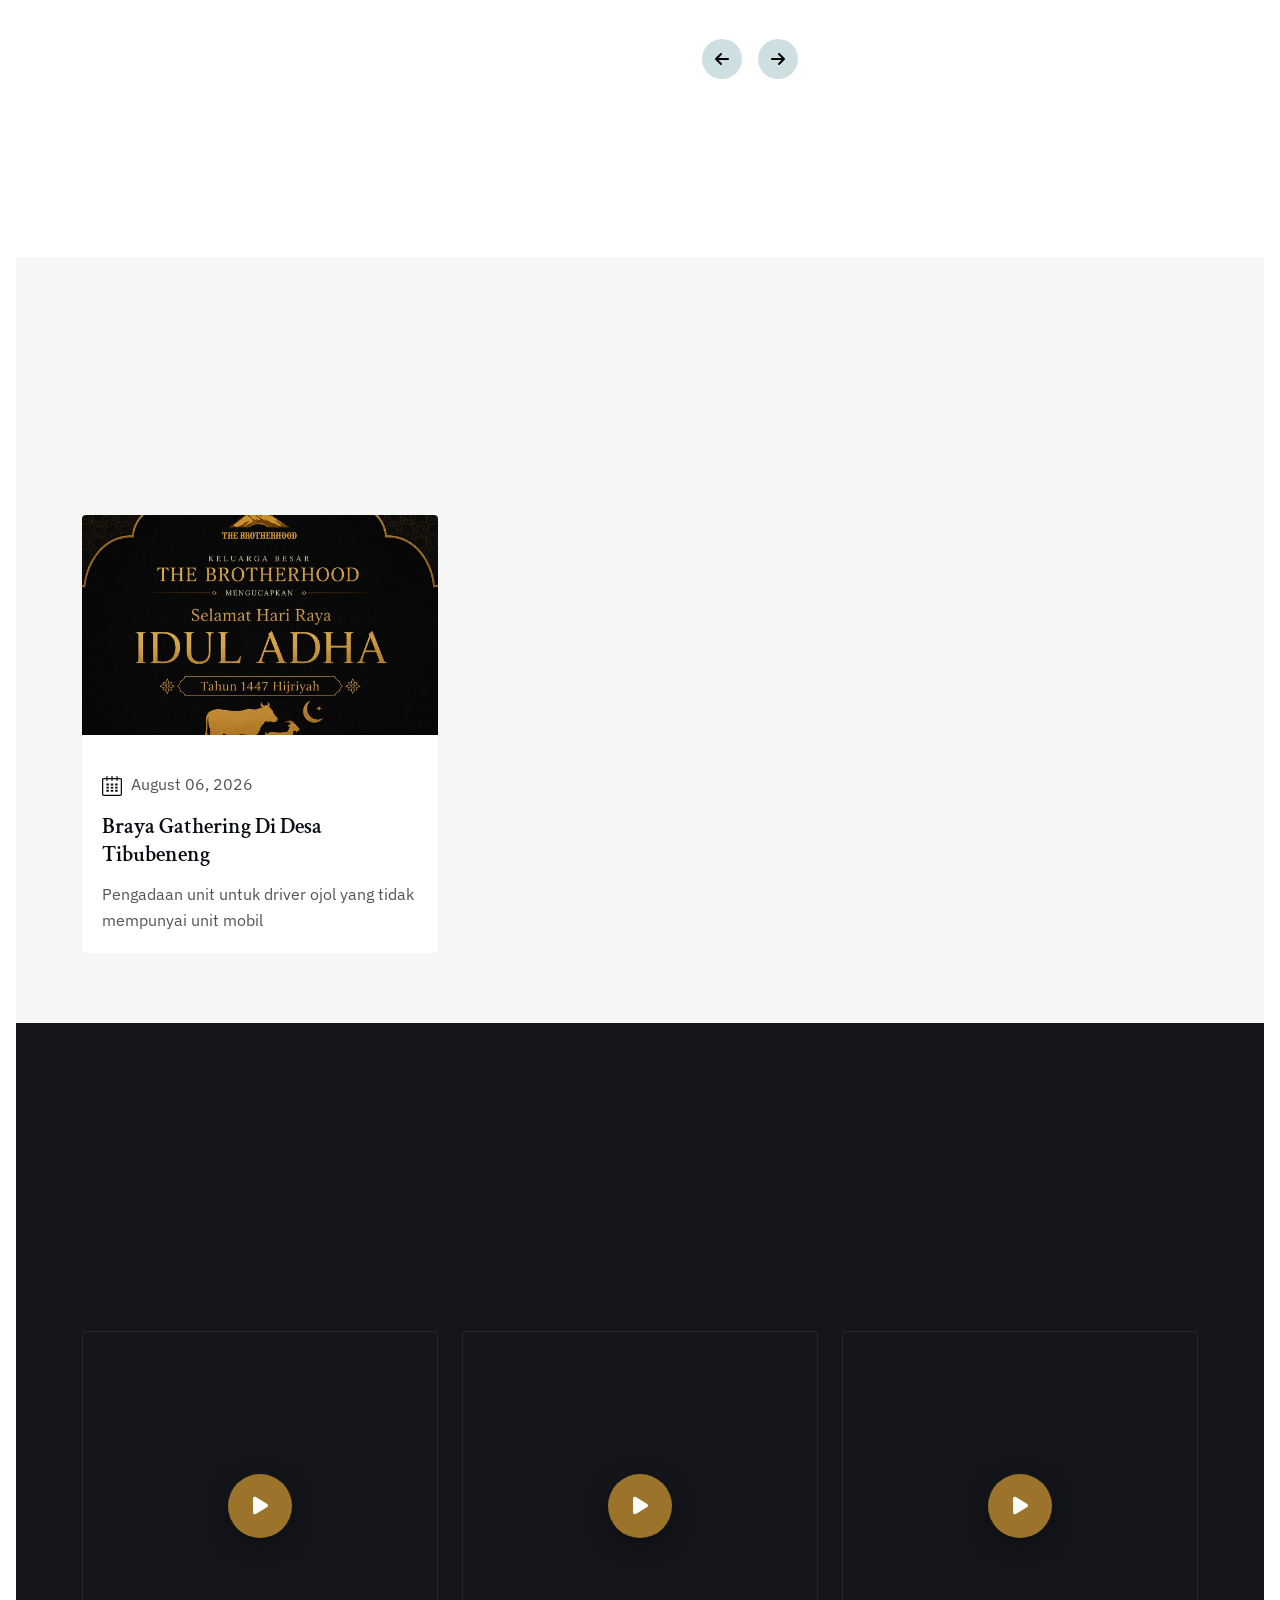
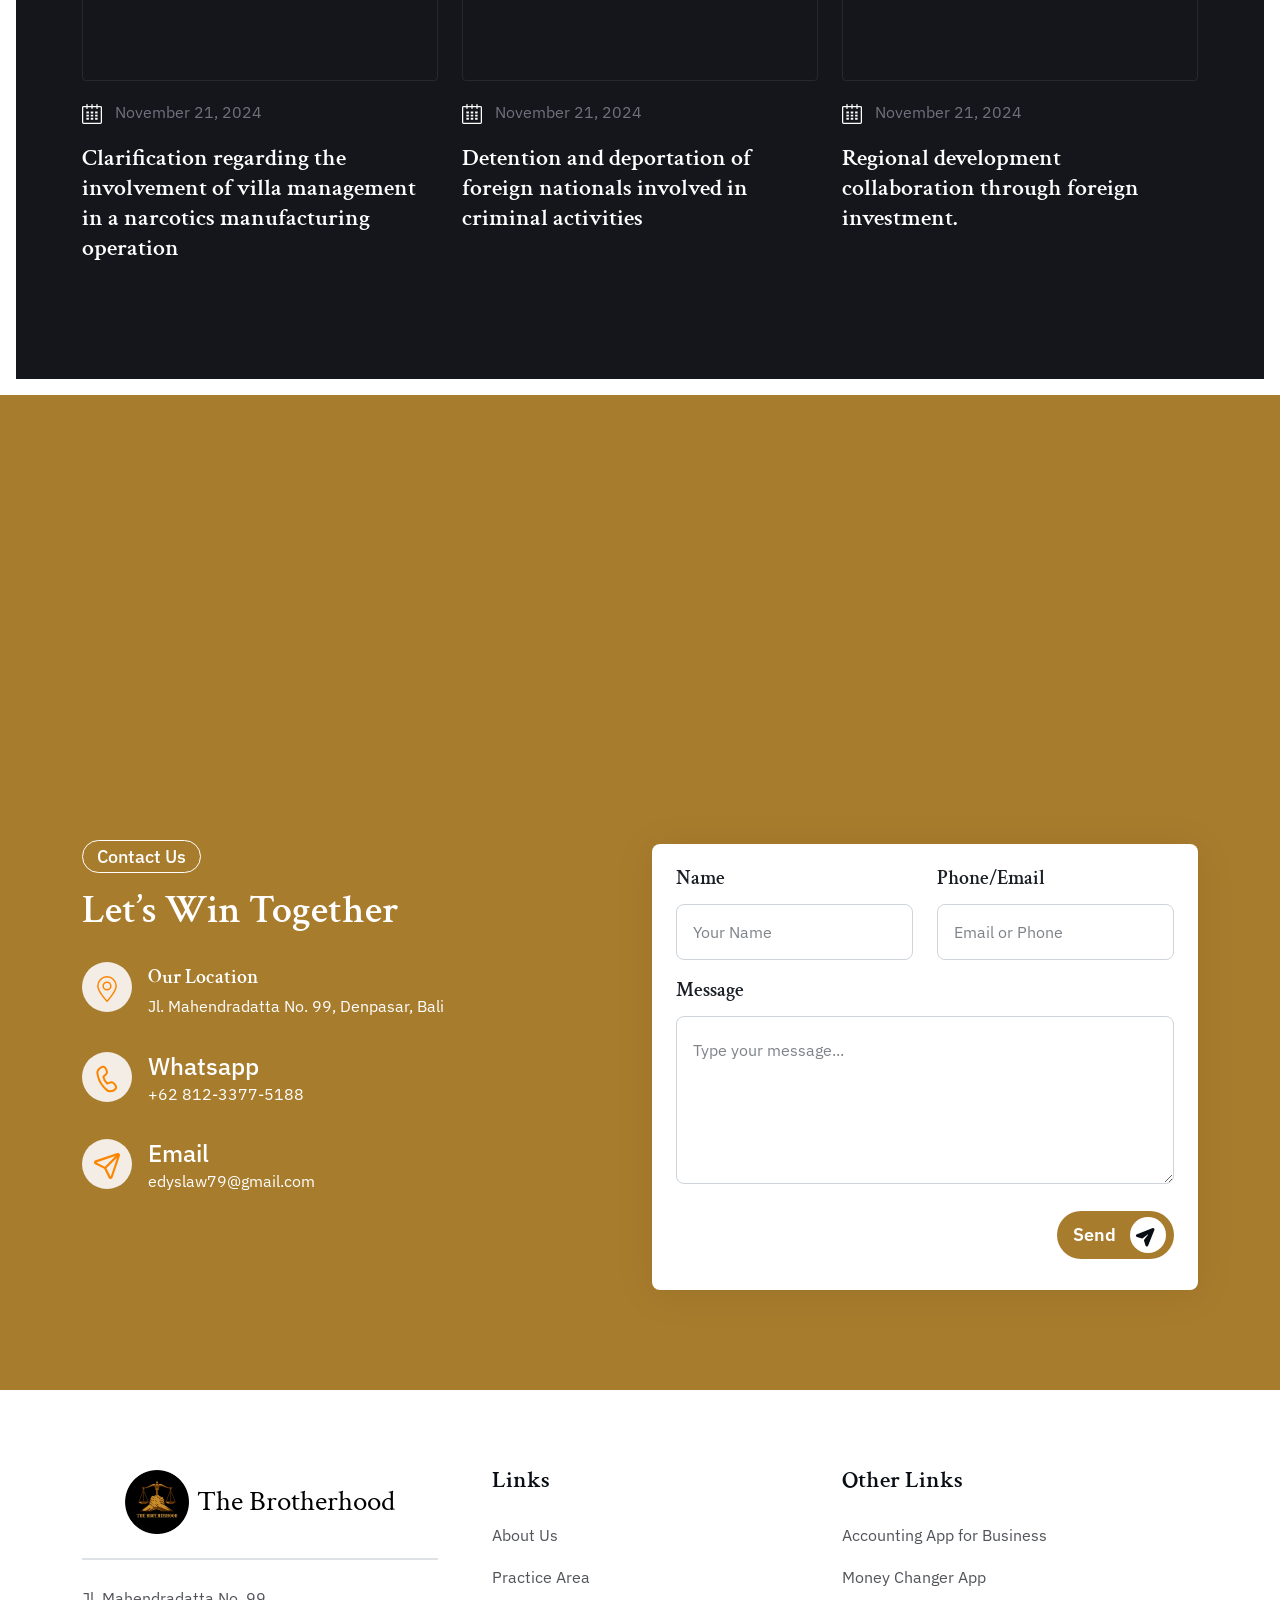
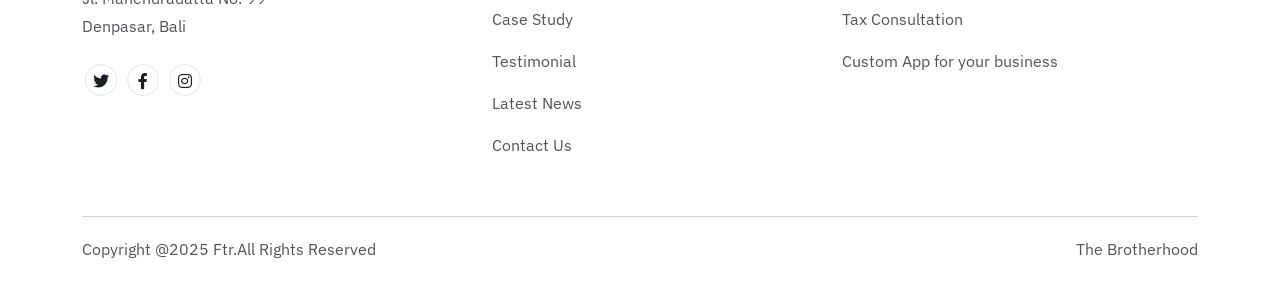
==== commit eaab5bc0: "blog" ====
--- a/index.html
+++ b/index.html
@@ -974,6 +974,26 @@
   </div>
 </div>
 
+<!-- Shared modal reused for every blog post — content-loader.js fills it in on click. -->
+<div class="modal fade" id="modalBlogPost" tabindex="-1" aria-labelledby="modalBlogPostLabel" aria-hidden="true">
+  <div class="modal-dialog modal-lg modal-dialog-scrollable">
+    <div class="modal-content">
+      <div class="modal-header">
+        <h2 class="modal-title fs-5" id="modalBlogPostLabel"></h2>
+        <button type="button" class="btn-close" data-bs-dismiss="modal" aria-label="Close"></button>
+      </div>
+      <div class="modal-body">
+        <img class="blog-post-modal-img" src="" alt="">
+        <div class="blog-post-modal-date"></div>
+        <div class="blog-post-modal-content"></div>
+      </div>
+      <div class="modal-footer">
+        <button type="button" class="btn btn-secondary" data-bs-dismiss="modal">Close</button>
+      </div>
+    </div>
+  </div>
+</div>
+
 <script defer src="https://chatbot.thebrotherhoodlaw.com/widget.js"
   data-api-key="sk_live_271a49307d3c3f2b7136dd22347eac2112cf9ce63fa9199f">
 </script>
--- a/assets/css/style.css
+++ b/assets/css/style.css
@@ -118,6 +118,11 @@
 	border-radius: 4px;
 	overflow: hidden;
 	transition: all 0.4s ease-in-out;
+	cursor: pointer;
+}
+.article-card:focus-visible {
+	outline: 2px solid #A87C2D;
+	outline-offset: 2px;
 }
 .article-img {
 	height: 220px;
@@ -161,6 +166,32 @@
 	font-weight: 400;
 	color: #090D14;
 	opacity: 0.7;
+}
+
+/* Shared blog-post detail modal */
+#modalBlogPost .blog-post-modal-img {
+	width: 100%;
+	max-height: 320px;
+	object-fit: cover;
+	border-radius: 6px;
+	margin-bottom: 16px;
+}
+#modalBlogPost .blog-post-modal-date {
+	font-family: "IBM Plex Sans", sans-serif;
+	font-size: 14px;
+	color: #A87C2D;
+	font-weight: 600;
+	margin-bottom: 12px;
+}
+#modalBlogPost .blog-post-modal-content p {
+	font-family: "IBM Plex Sans", sans-serif;
+	font-size: 16px;
+	line-height: 28px;
+	color: #090D14;
+	margin-bottom: 16px;
+}
+[data-theme="dark"] #modalBlogPost .blog-post-modal-content p {
+	color: #F2EEE7;
 }
 
 /* Videos section — deliberately dark/cinematic (fixed palette, like the CTA
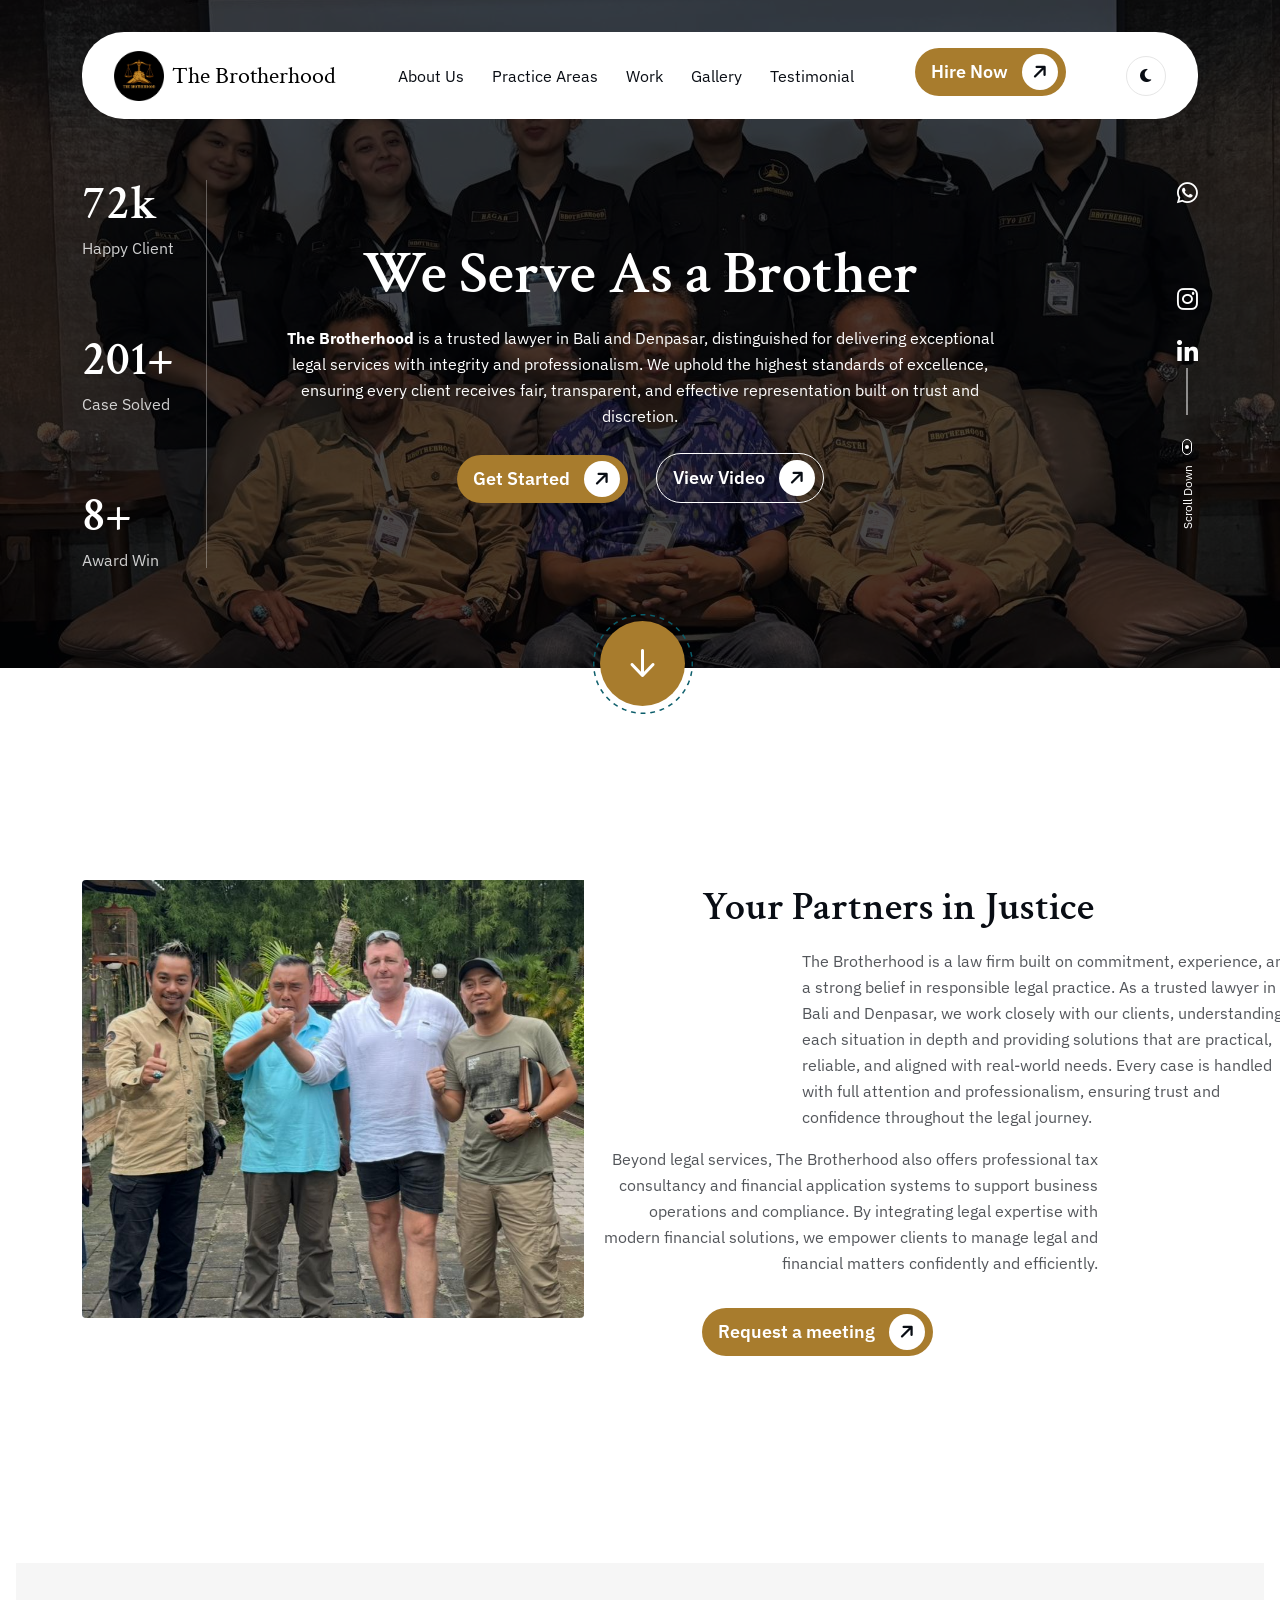
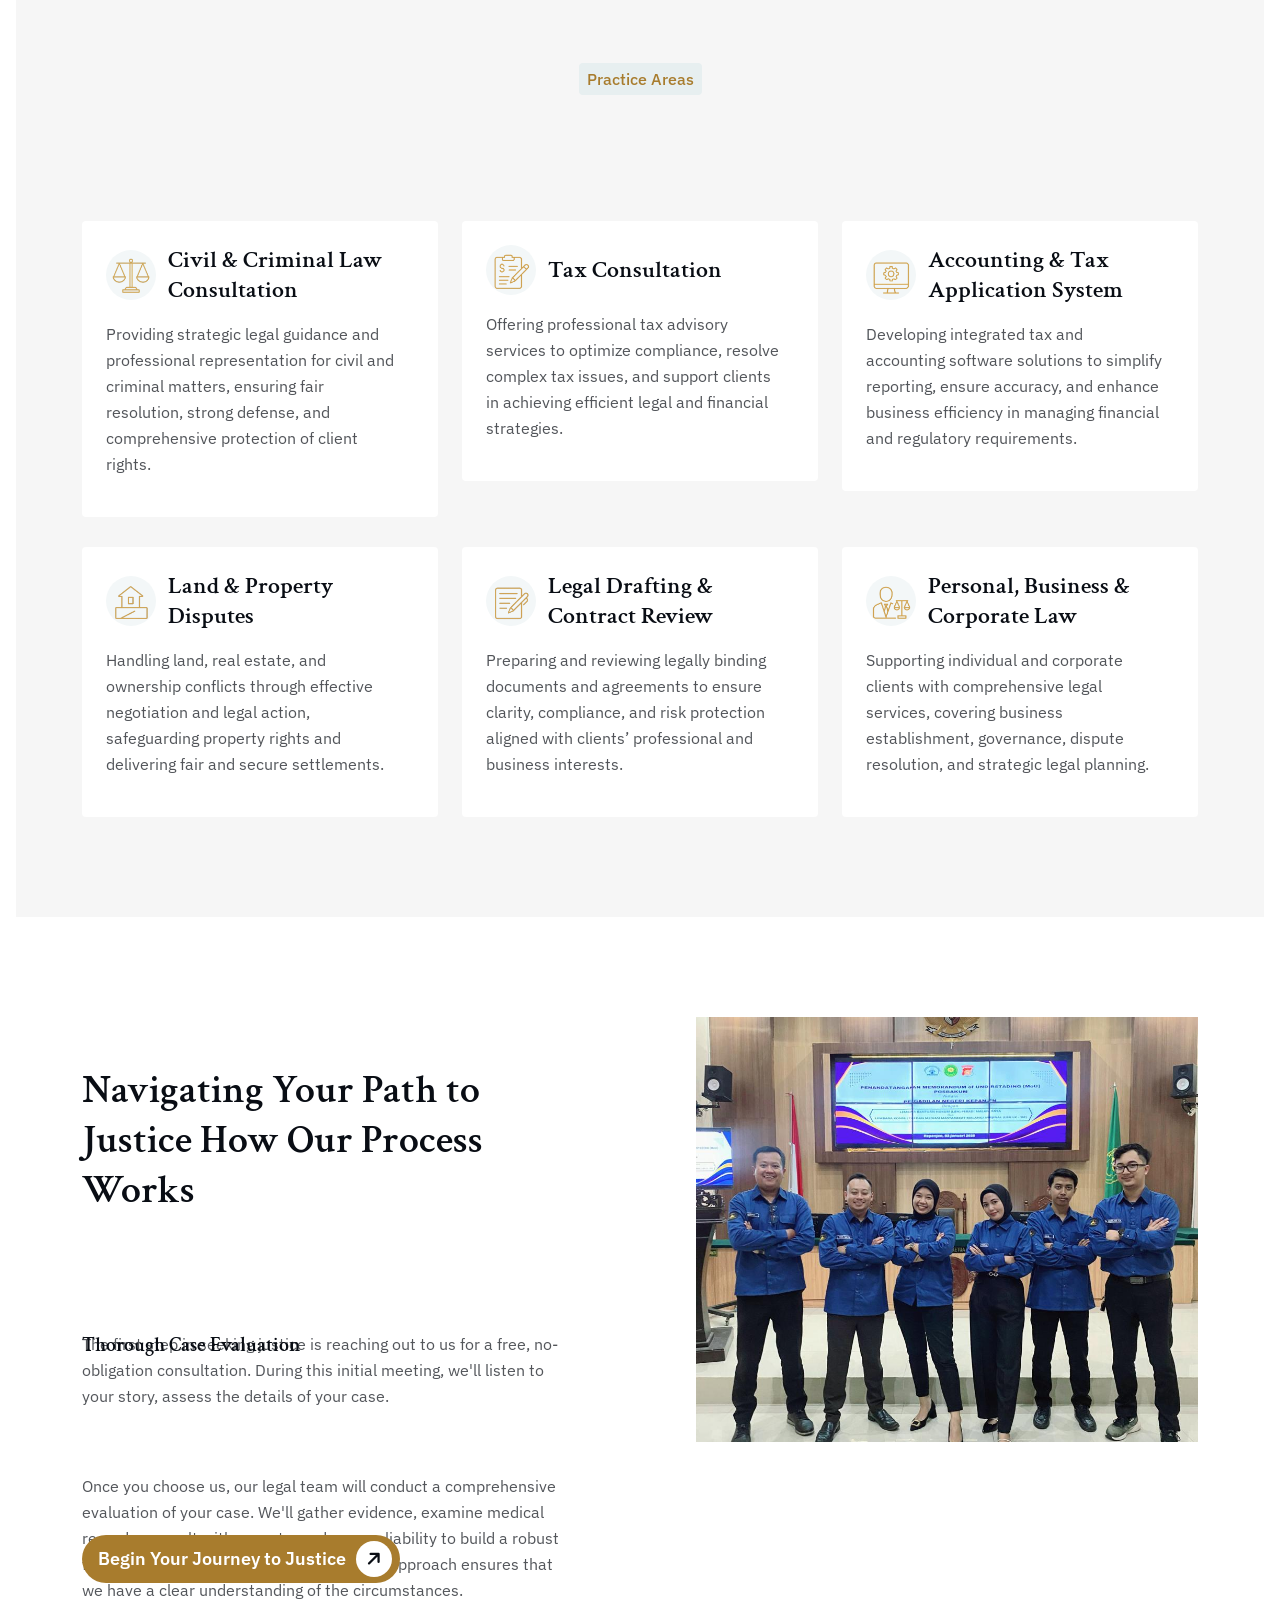
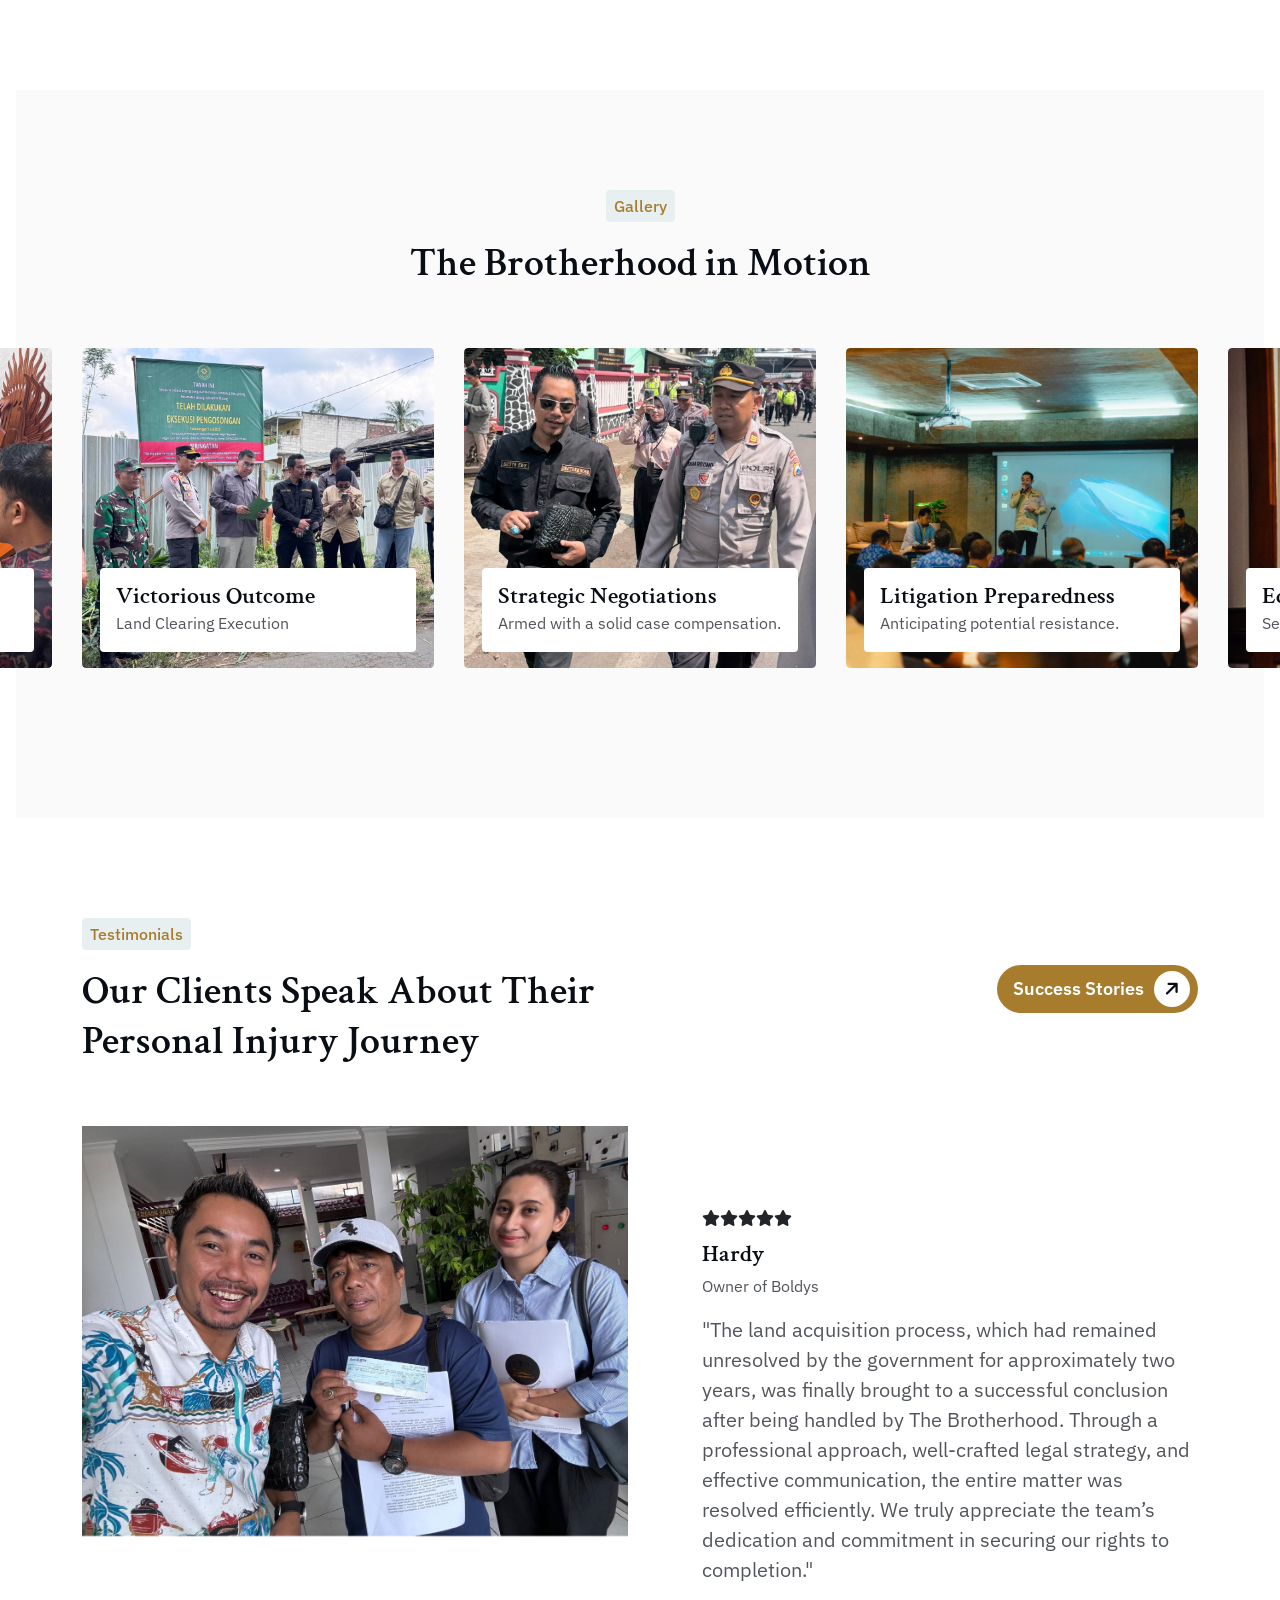
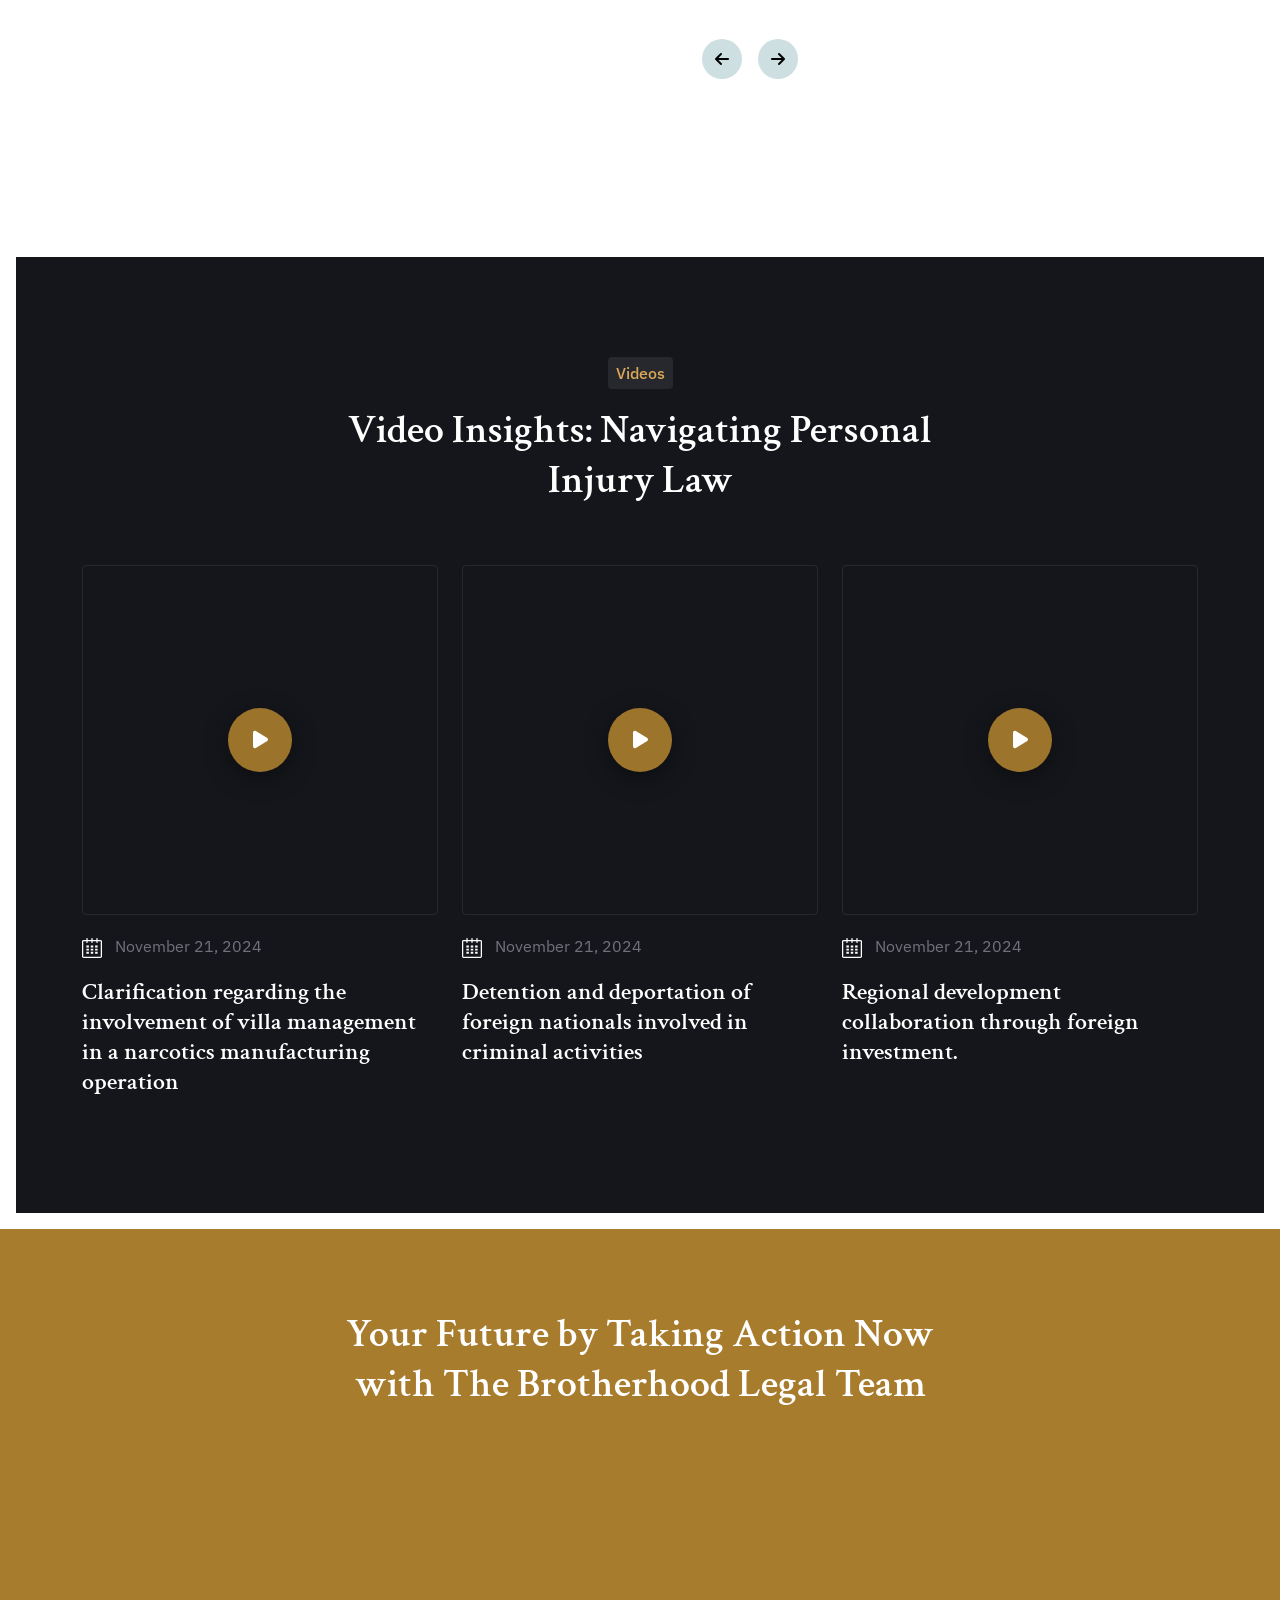
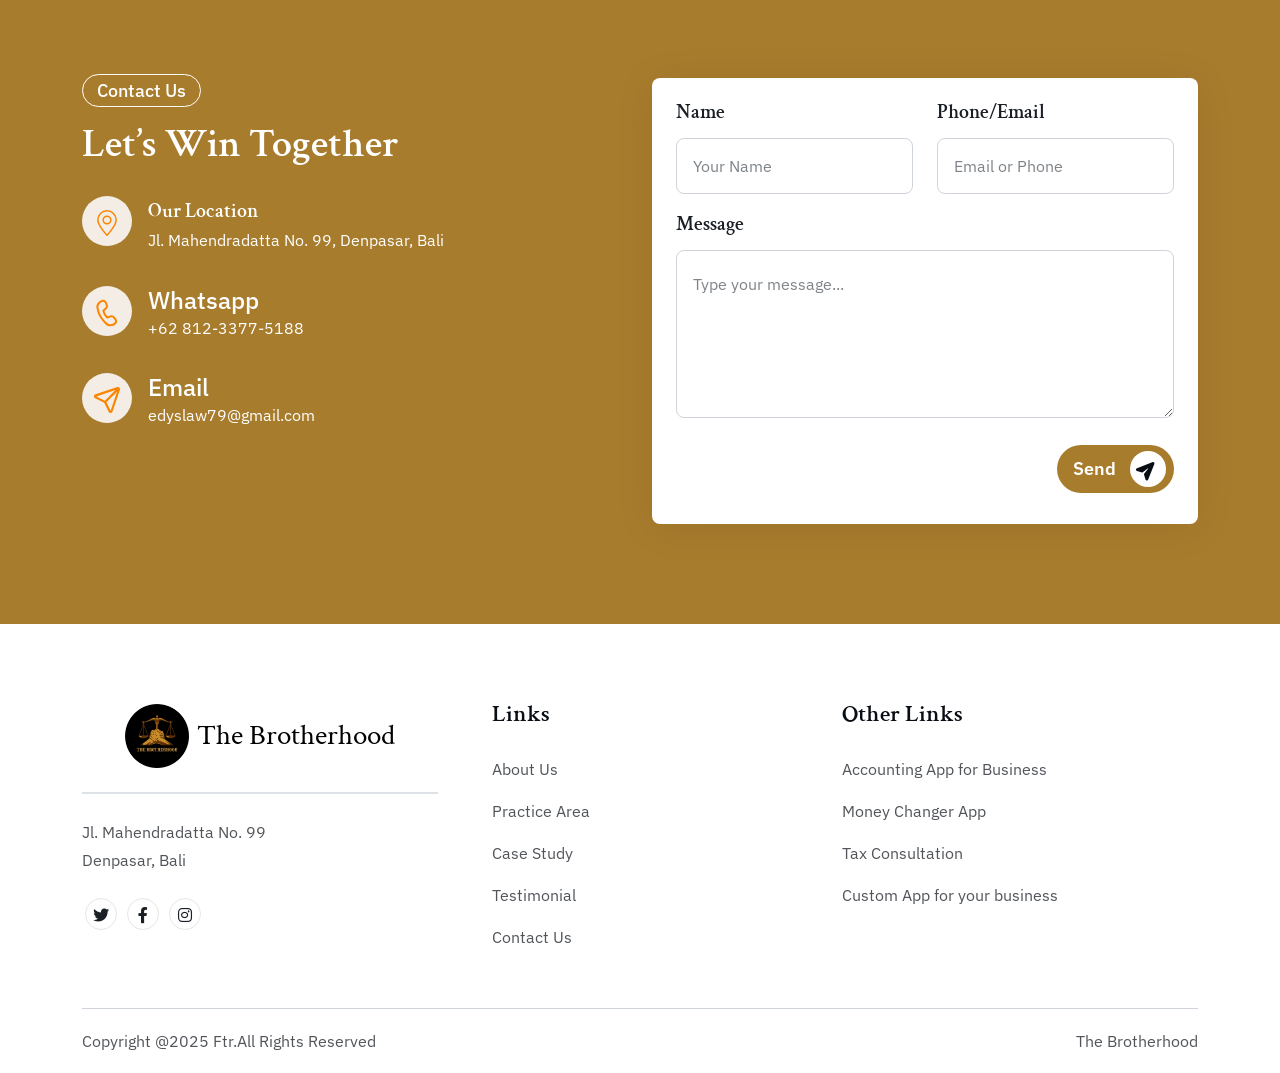
==== commit 9dd0508b: "admin pages" ====
--- a/index.html
+++ b/index.html
@@ -986,6 +986,7 @@
         <img class="blog-post-modal-img" src="" alt="">
         <div class="blog-post-modal-date"></div>
         <div class="blog-post-modal-content"></div>
+        <div class="blog-post-modal-extra-photos"></div>
       </div>
       <div class="modal-footer">
         <button type="button" class="btn btn-secondary" data-bs-dismiss="modal">Close</button>
--- a/assets/css/style.css
+++ b/assets/css/style.css
@@ -192,6 +192,17 @@
 }
 [data-theme="dark"] #modalBlogPost .blog-post-modal-content p {
 	color: #F2EEE7;
+}
+#modalBlogPost .blog-post-modal-extra-photos {
+	display: flex;
+	gap: 10px;
+	flex-wrap: wrap;
+}
+#modalBlogPost .blog-post-modal-extra-photos img {
+	width: calc(33.333% - 7px);
+	height: 110px;
+	object-fit: cover;
+	border-radius: 6px;
 }
 
 /* Videos section — deliberately dark/cinematic (fixed palette, like the CTA
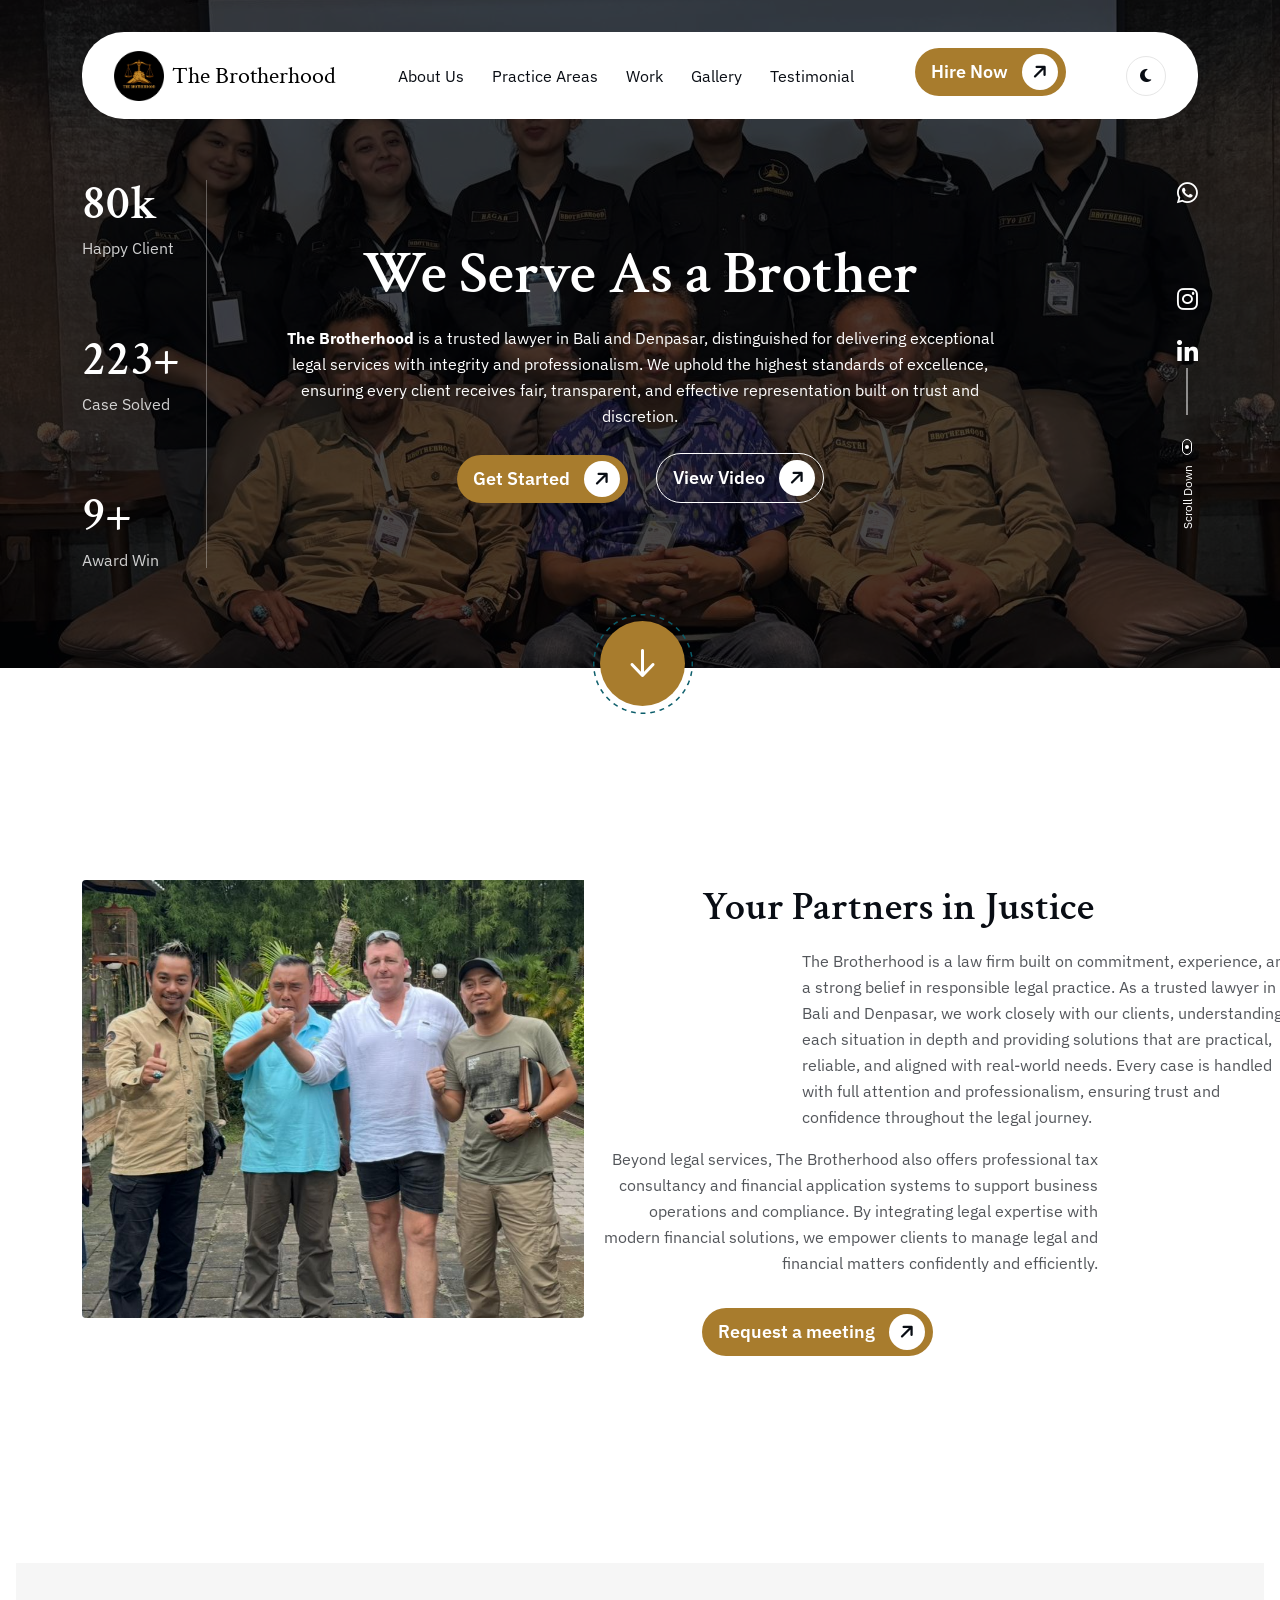
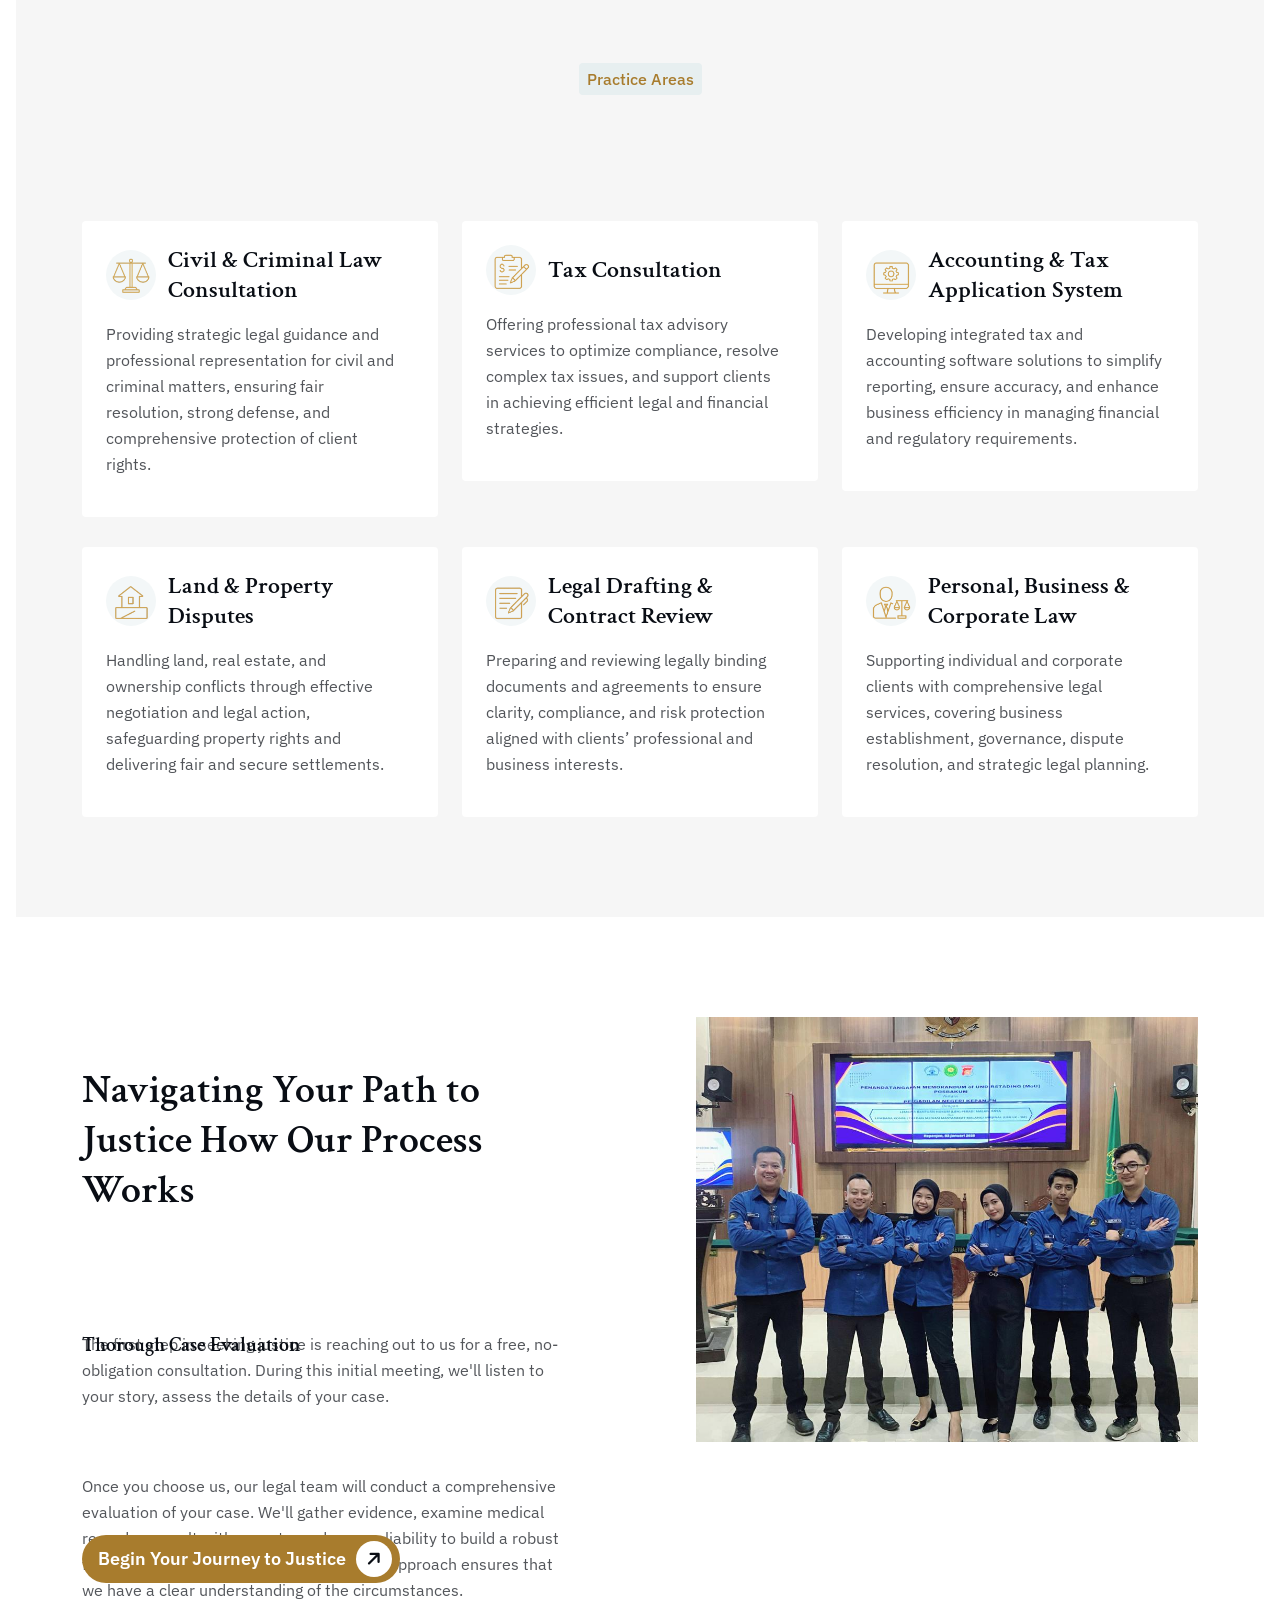
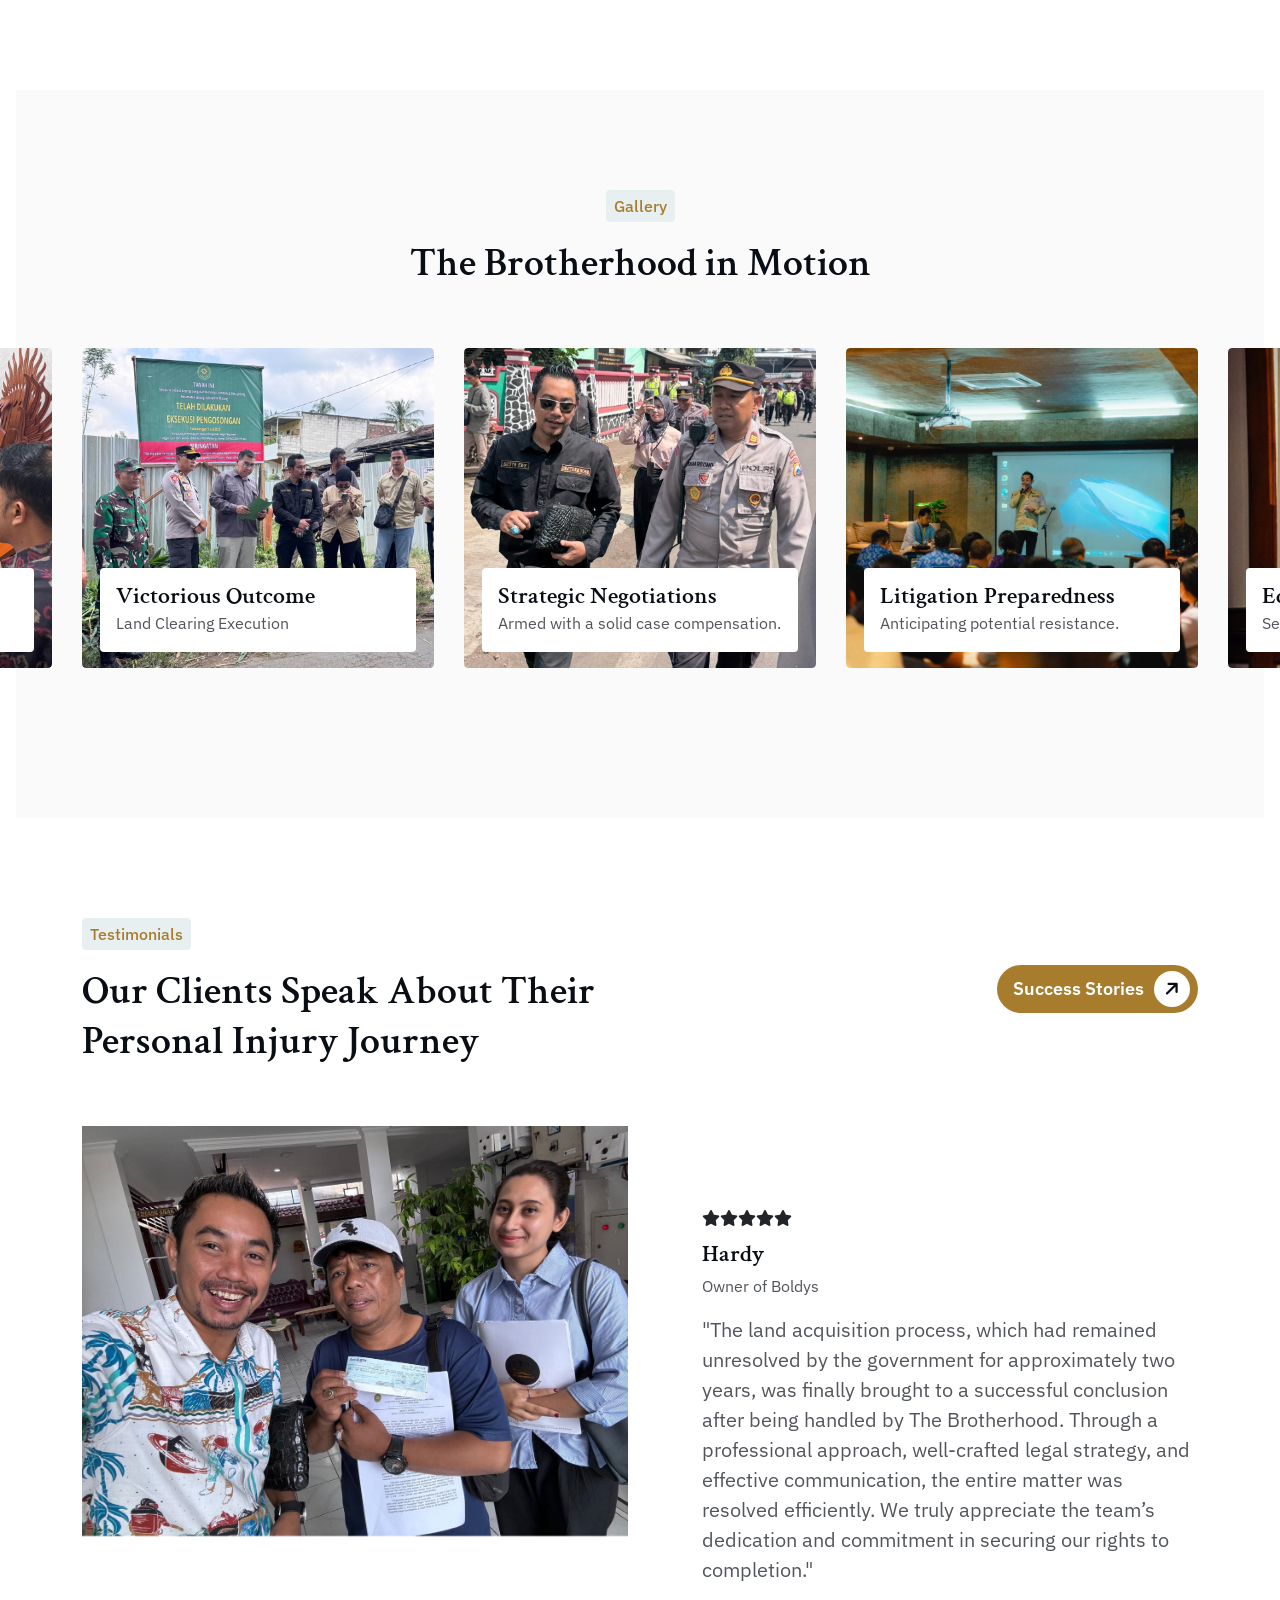
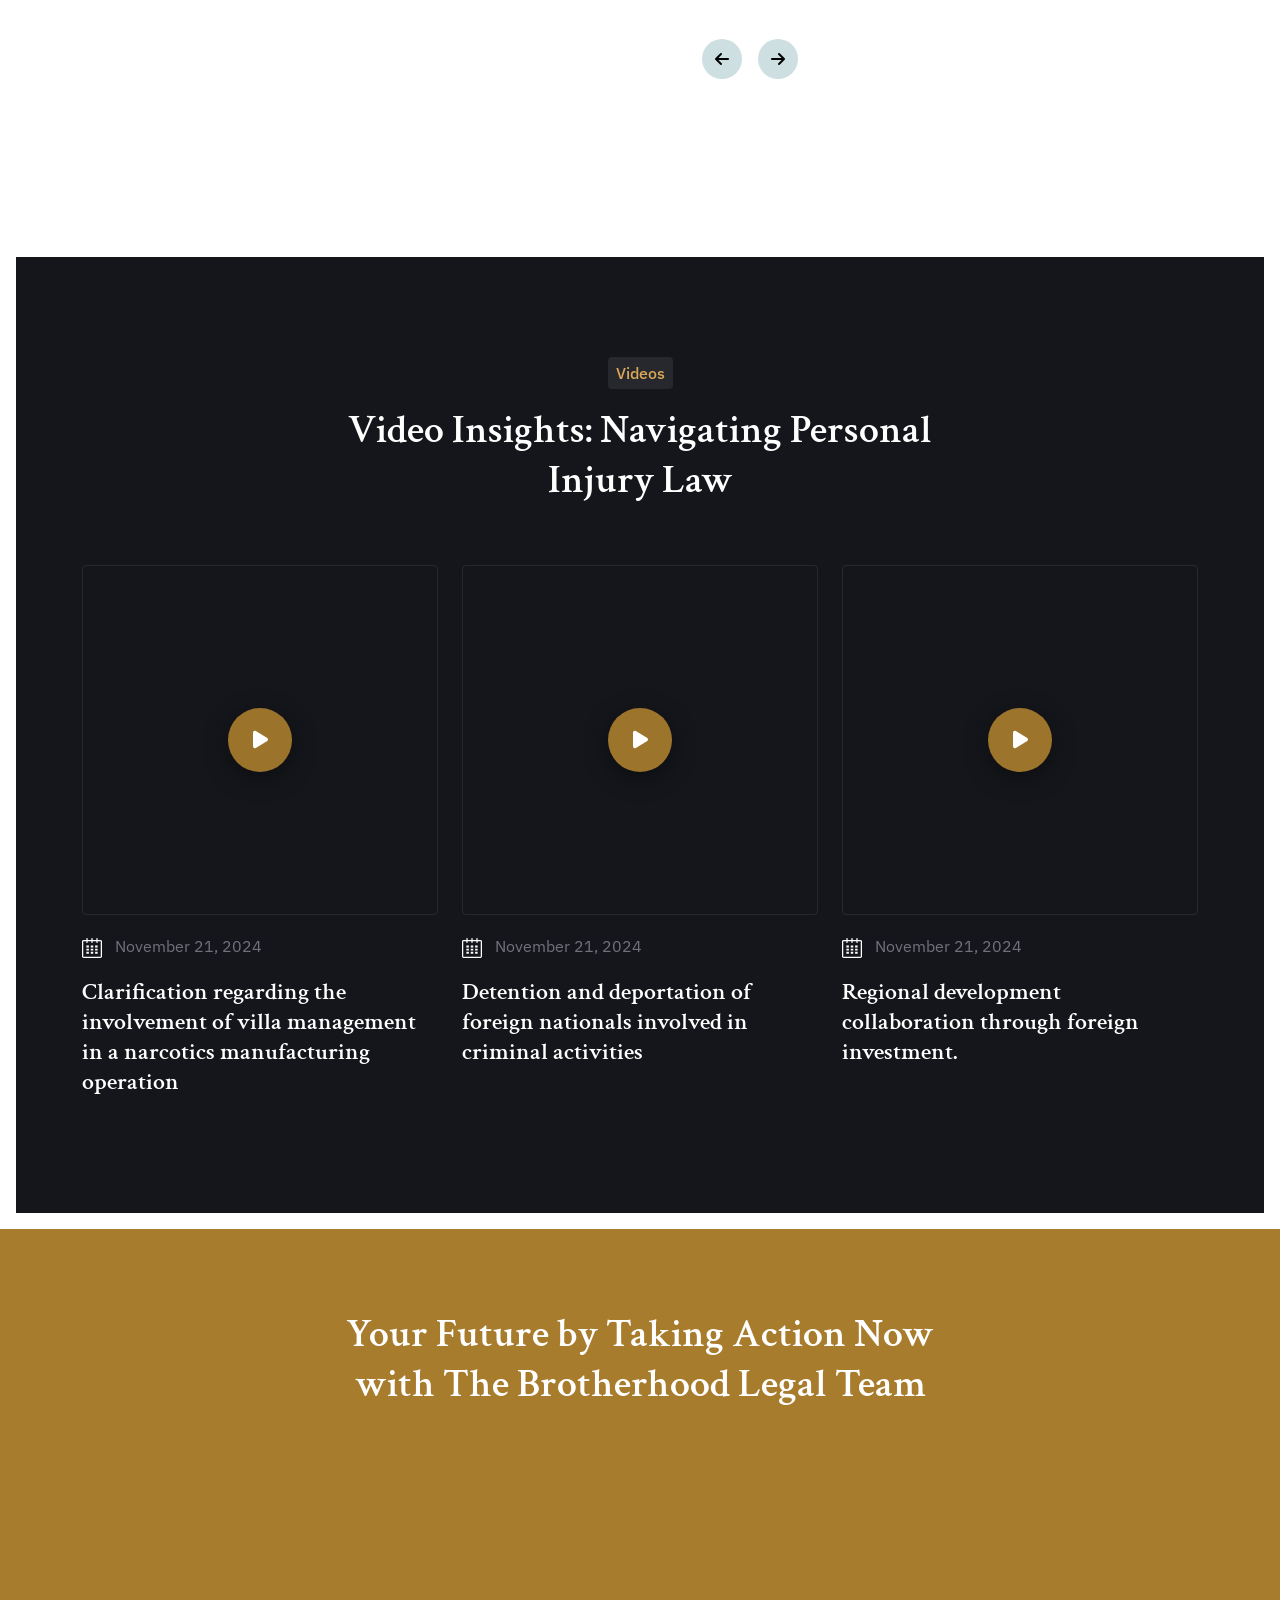
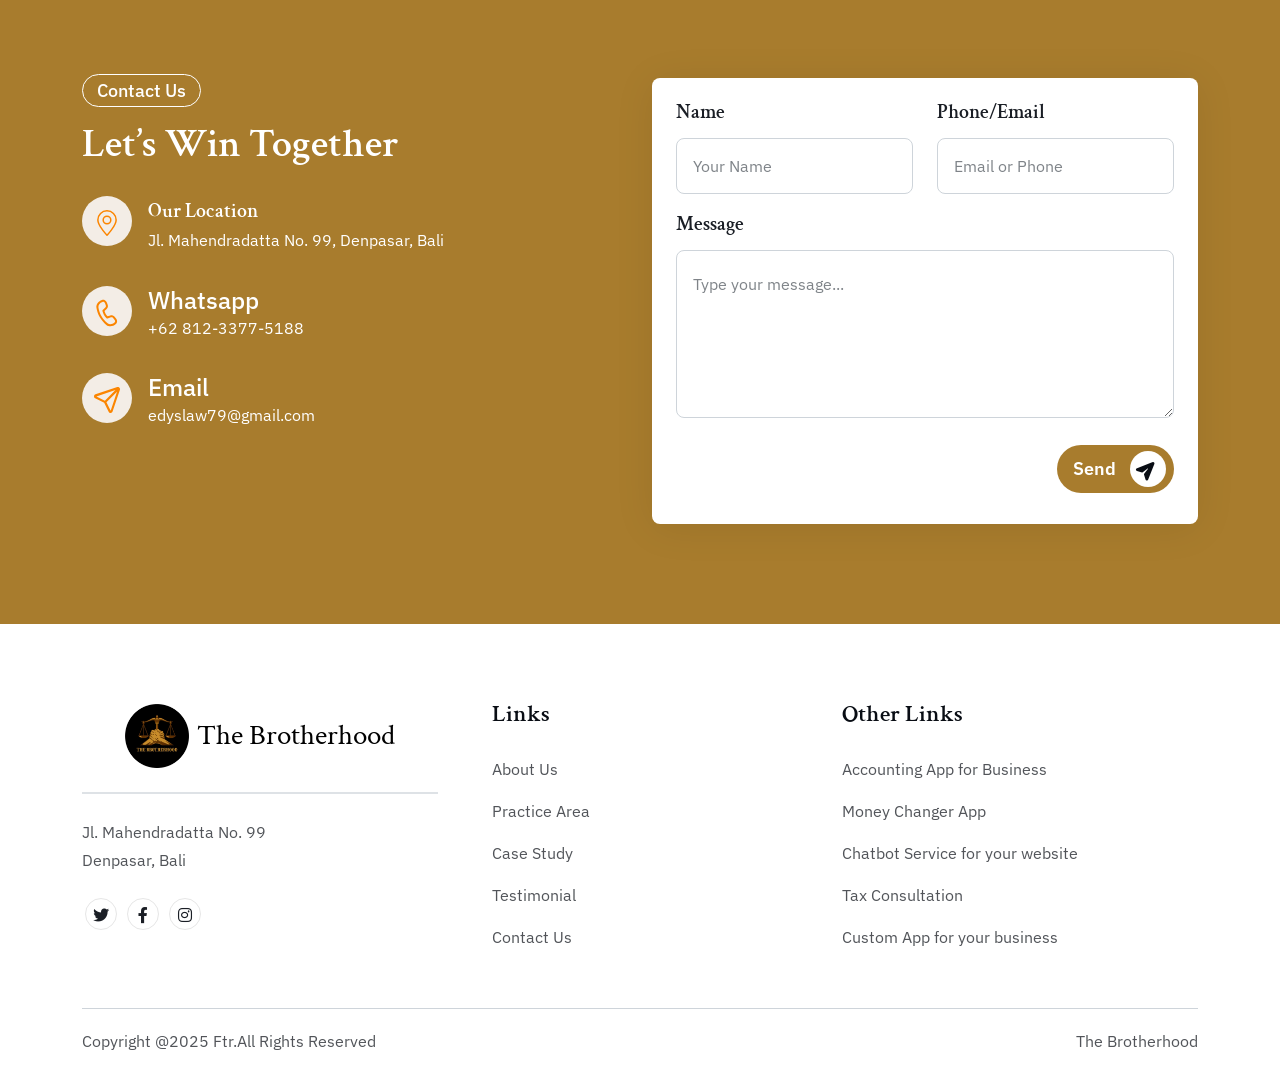
==== commit 29fc642a: "chatbot" ====
--- a/index.html
+++ b/index.html
@@ -894,6 +894,7 @@
           <ul>
             <li><a href="https://beresmocha.id" target="_blank">Accounting App for Business</a></li>
             <li><a href="https://beresmocha.id" target="_blank">Money Changer App</a></li>
+            <li><a href="https://chatbot.thebrotherhoodlaw.com" target="_blank">Chatbot Service for your website</a></li>
             <li><a href="#contact">Tax Consultation</a></li>
             <li><a href="https://wa.me/6282131841099" target="_blank">Custom App for your business</a></li>
           </ul>
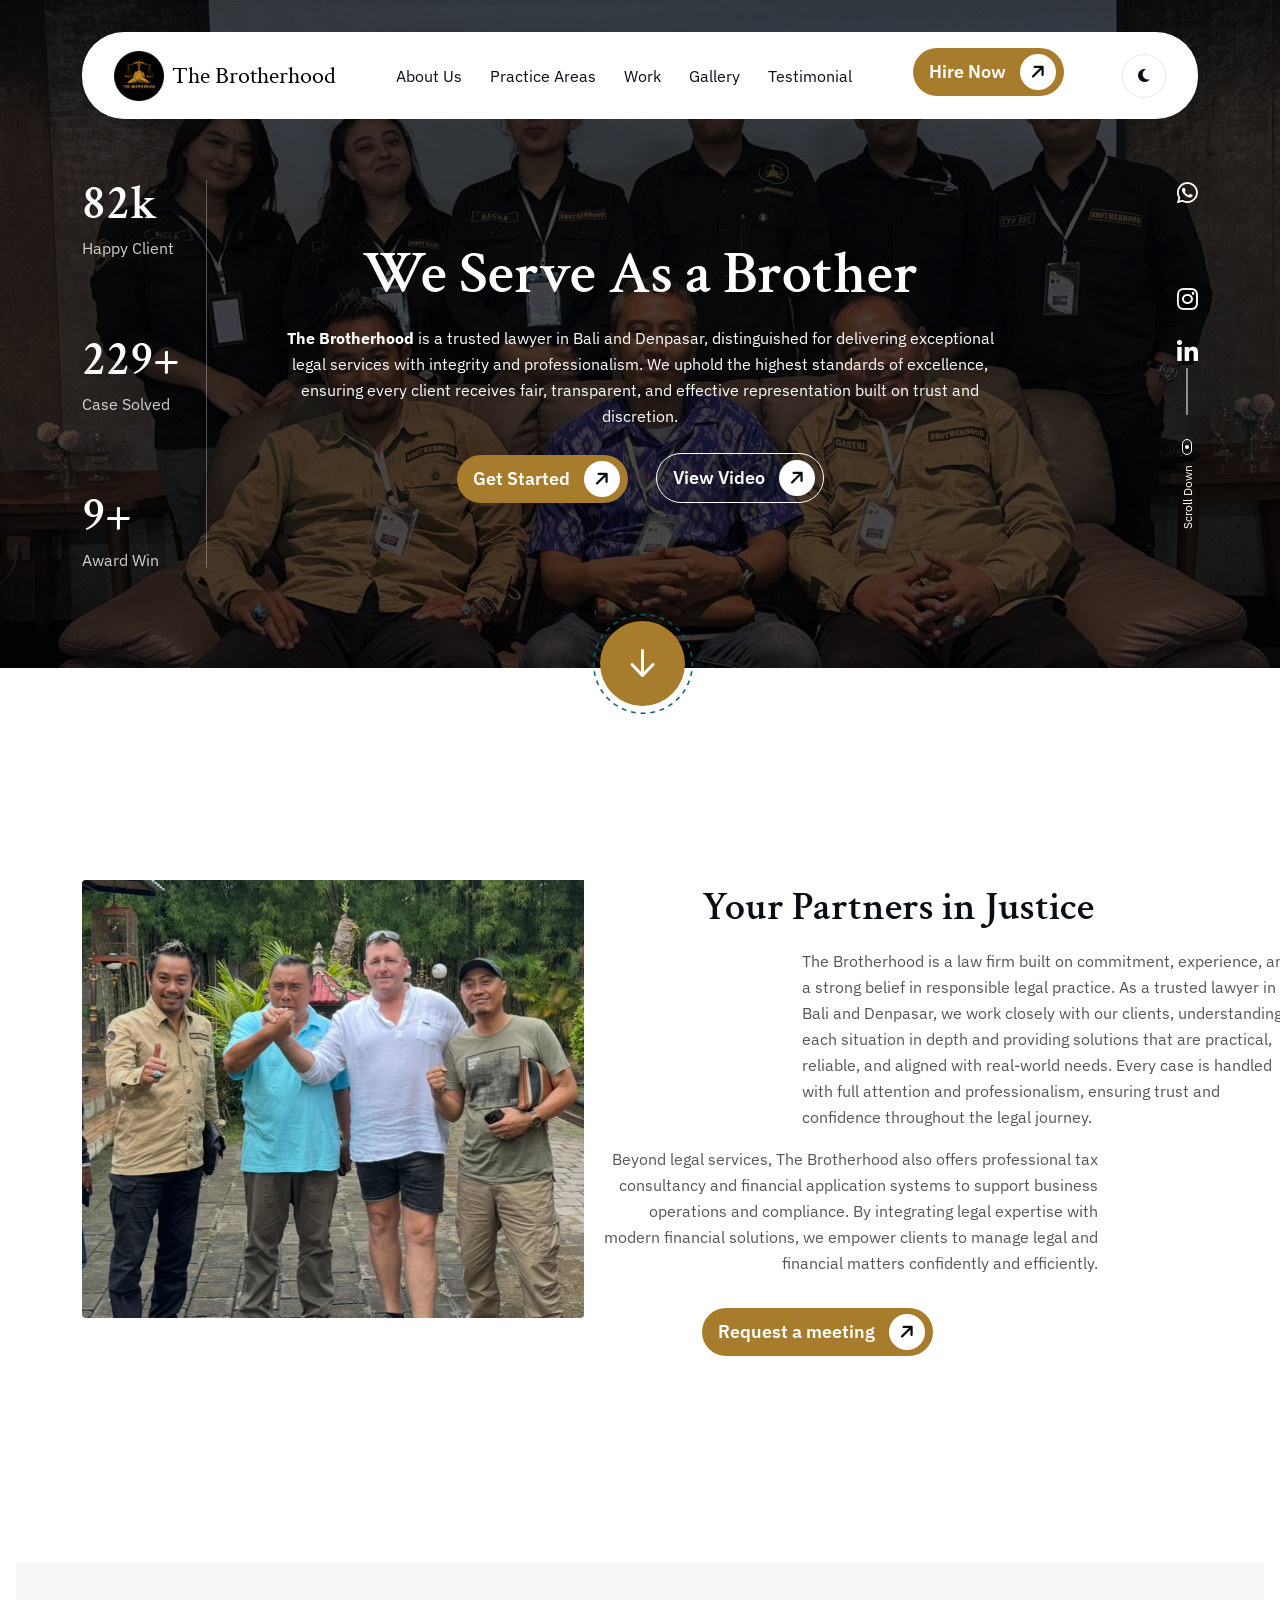
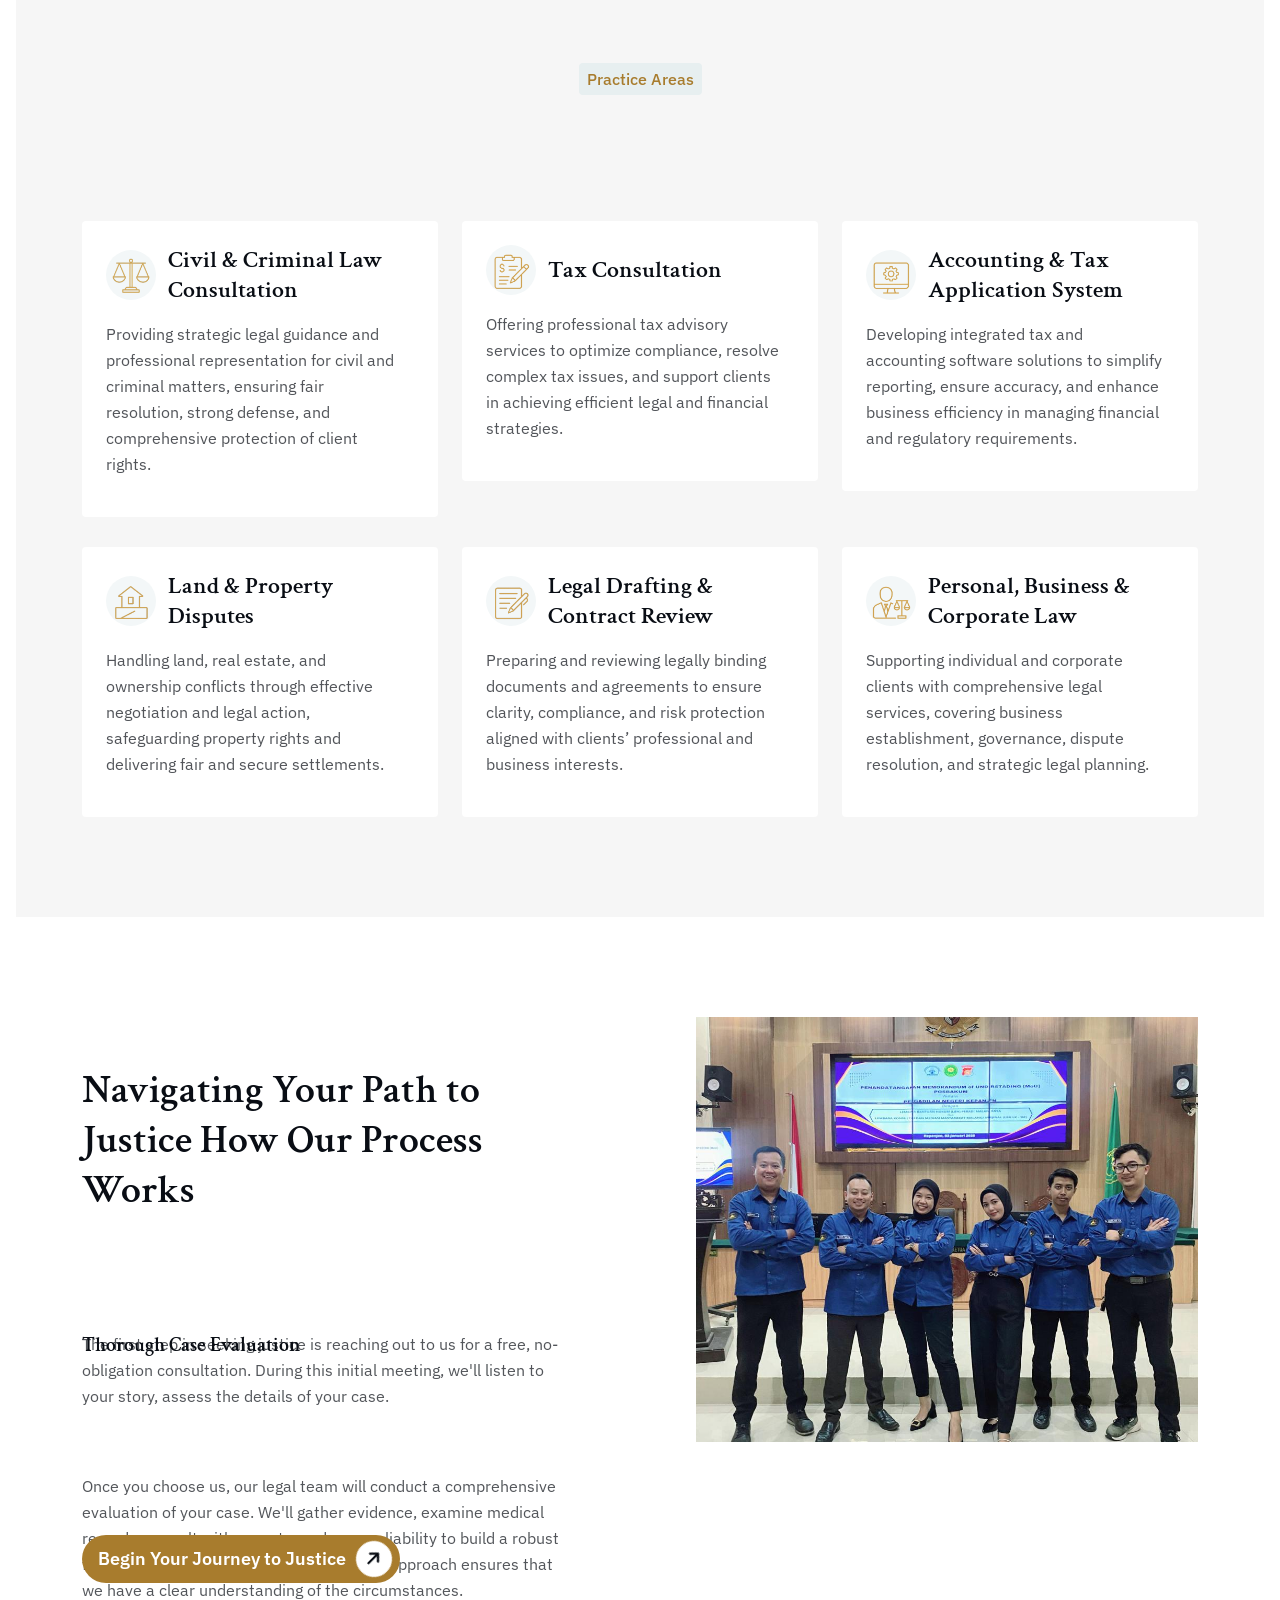
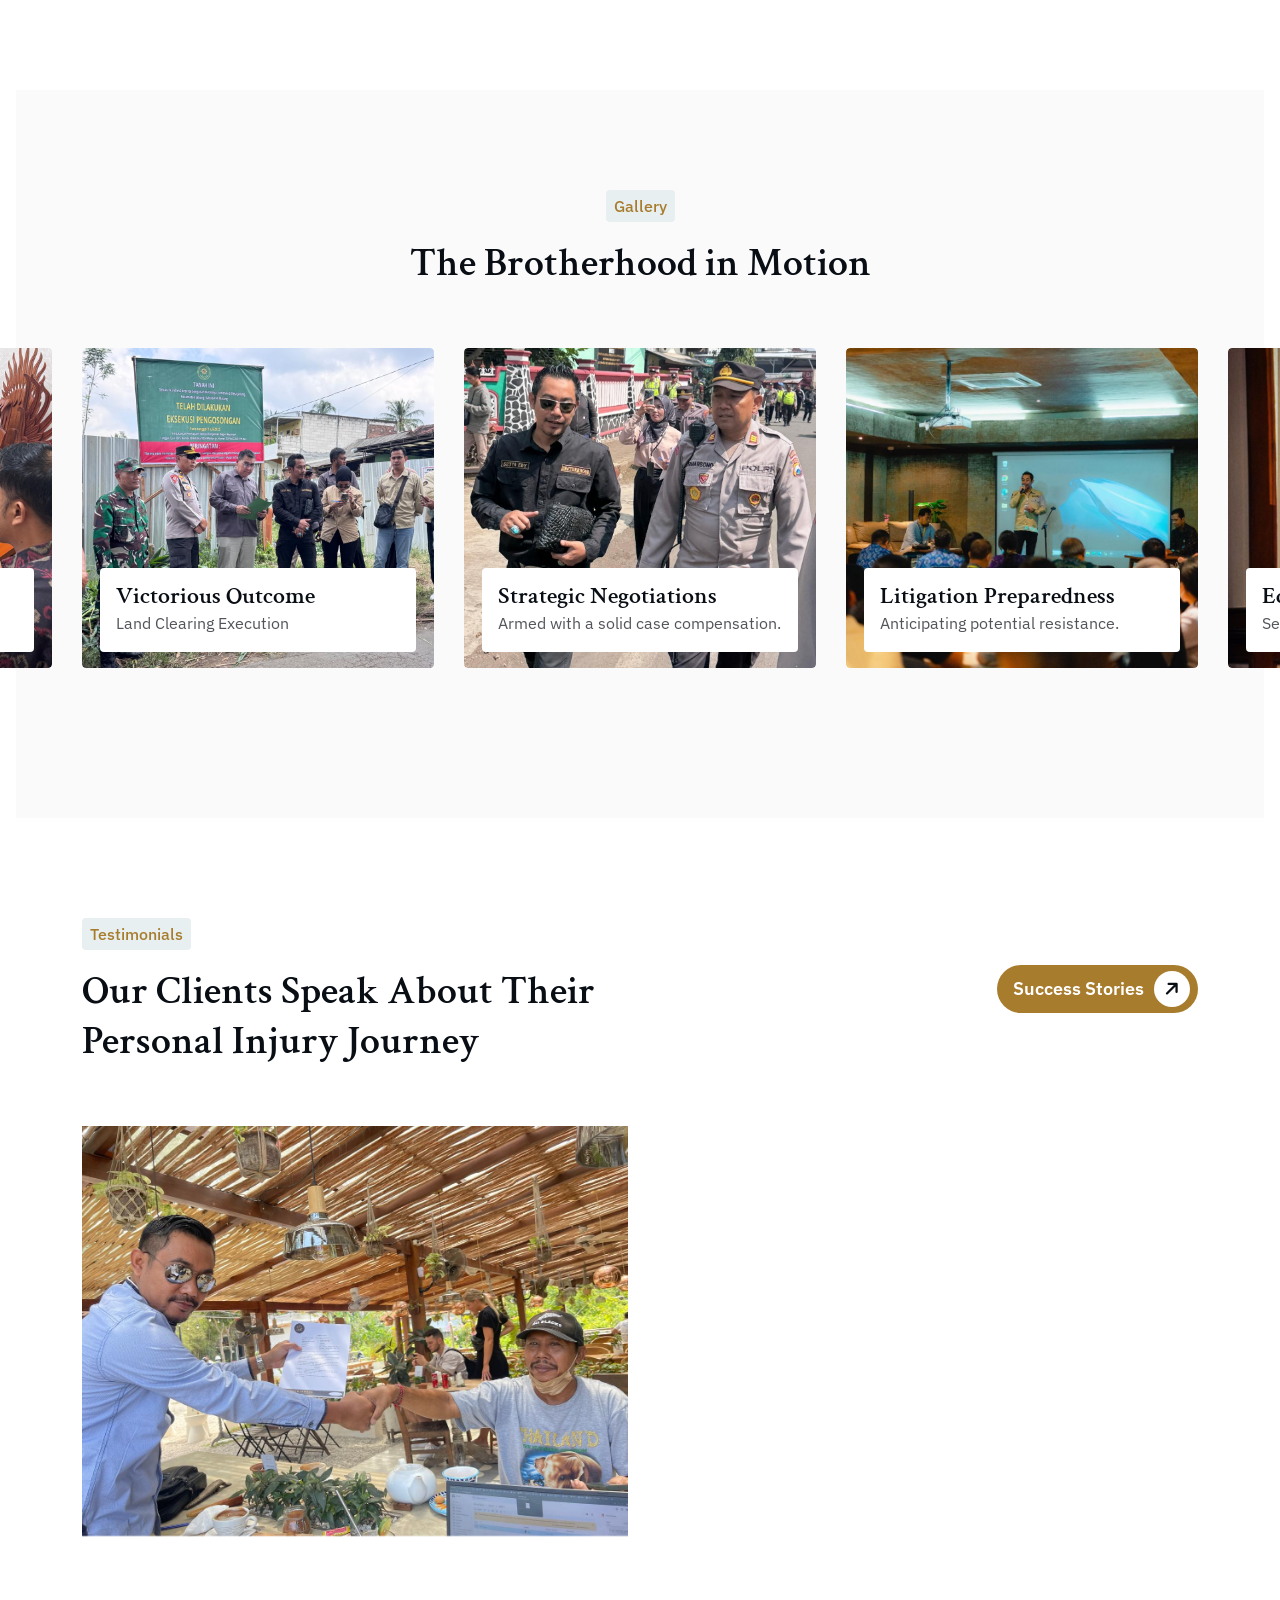
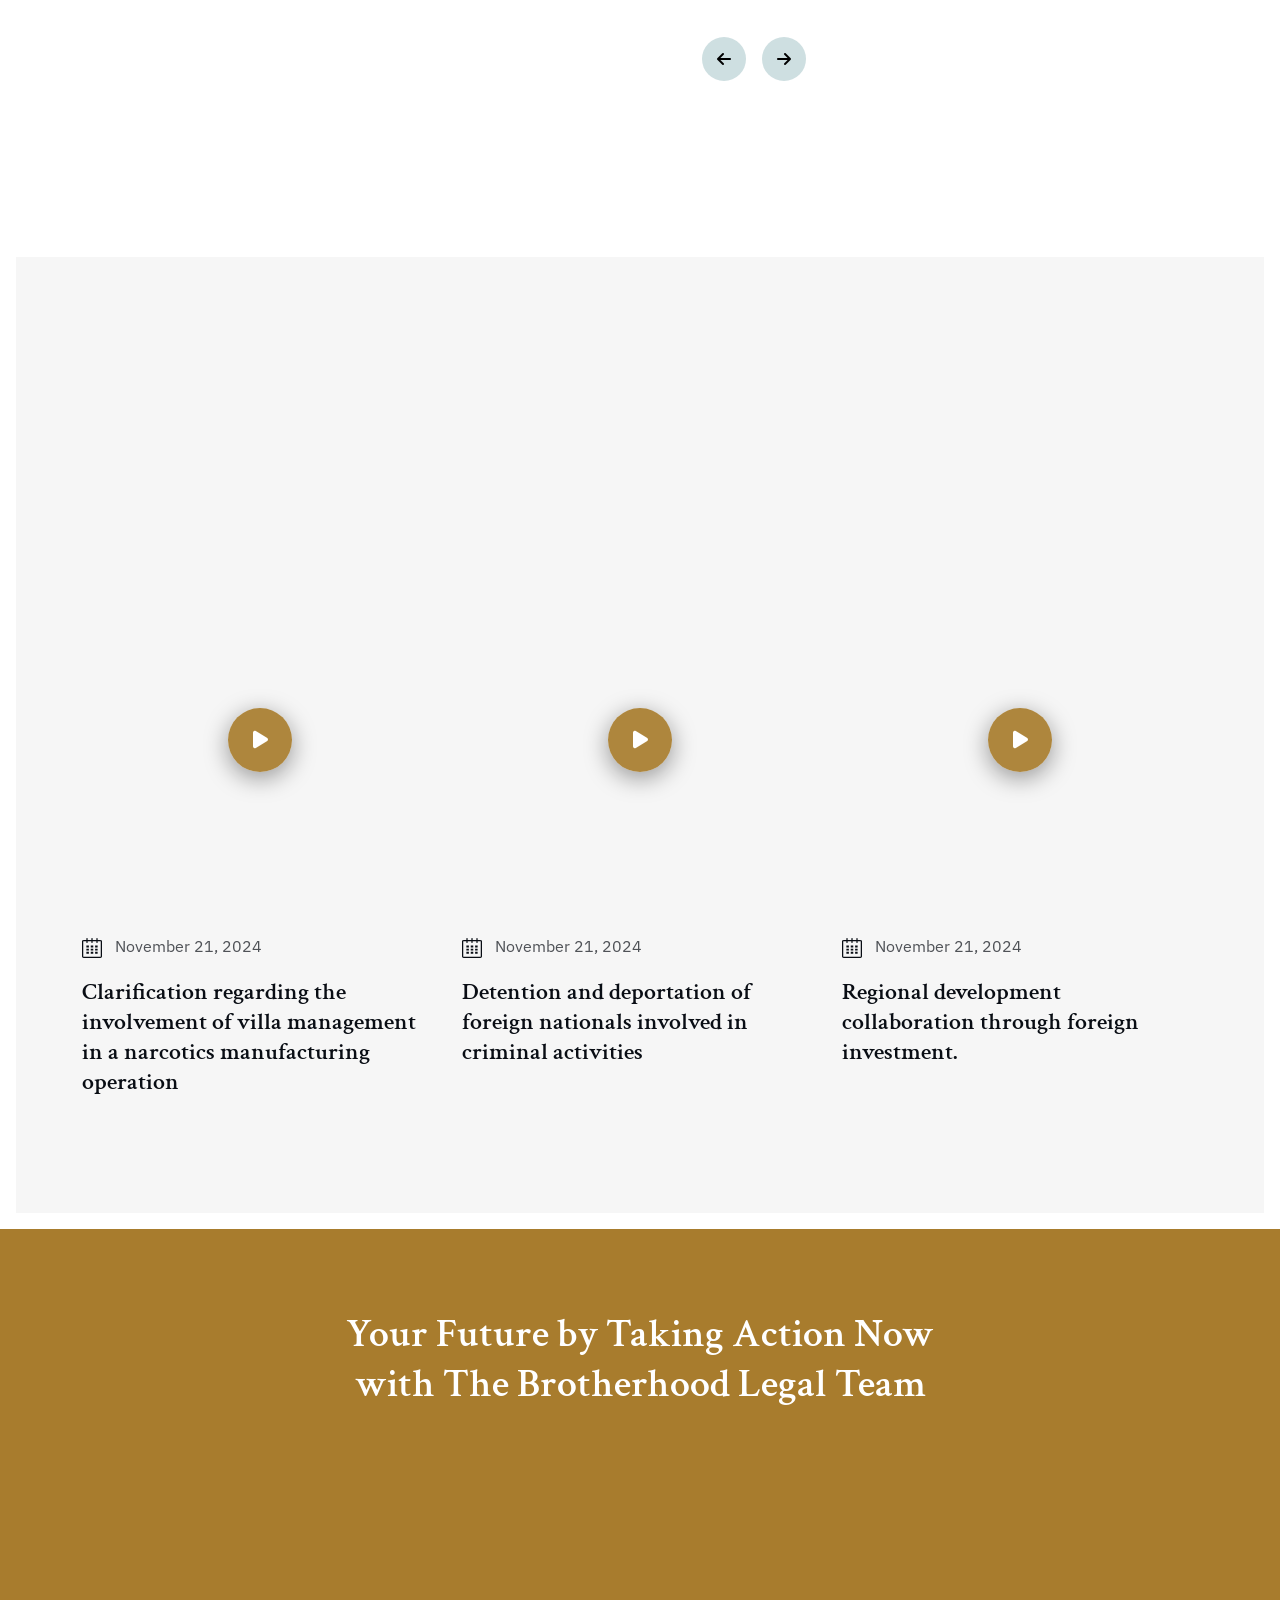
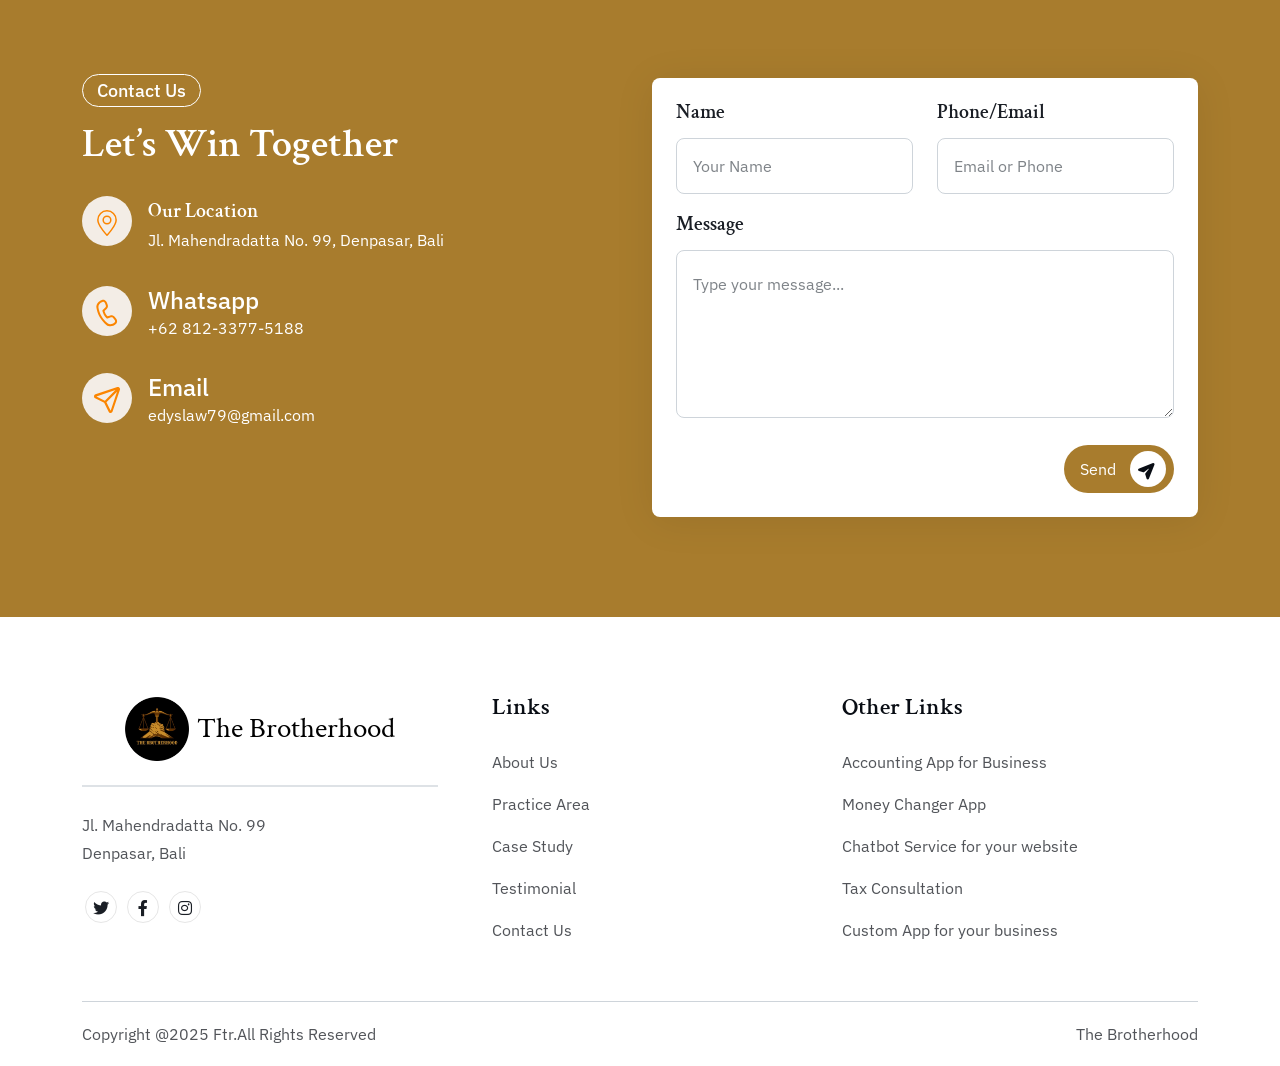
==== commit 0dc470ca: "Improve accessibility, performance, and UI/UX consistency - Add aria-labels and aria-hidden to icon-" ====
--- a/index.html
+++ b/index.html
@@ -178,7 +178,7 @@
             </div>
             <div class="home2-header-buttons d-none d-md-block">
               <div class="button2-all">
-                <a href="#contact" class="theme-btn6">Hire Now <span><i class="fa-solid fa-arrow-right"></i></span></a>
+                <a href="#contact" class="theme-btn6">Hire Now <span><i class="fa-solid fa-arrow-right" aria-hidden="true"></i></span></a>
               </div>
             </div>
             <button type="button" class="theme-toggle-btn" aria-label="Toggle dark mode">
@@ -203,9 +203,9 @@
           <p>The Brotherhood</p>
         </a>
       </div>
-      <div class="mobile-nav-icon col-2">
-        <i class="fa-solid fa-bars"></i>
-      </div>
+      <button type="button" class="mobile-nav-icon col-2" aria-label="Open menu">
+        <i class="fa-solid fa-bars" aria-hidden="true"></i>
+      </button>
     </div>
   </div>
 </div>
@@ -217,9 +217,9 @@
       <p>The Brotherhood</p>
     </a>
   </div>
-  <div class="menu-close">
-    <i class="fa-solid fa-xmark"></i>
-  </div>
+  <button type="button" class="menu-close" aria-label="Close menu">
+    <i class="fa-solid fa-xmark" aria-hidden="true"></i>
+  </button>
   <div class="mobile-nav">
     <div class="mobile-theme-toggle-row">
       <span>Dark Mode</span>
@@ -235,7 +235,7 @@
         <li class="has-dropdown"><a href="#testimonial"><span>Testimonial</span> </a></li>
         <li class="has-dropdown"><a href="#blogs"><span>Blog</span></a></li>
     </ul>
-  <a class="theme-btn6" href="#contact">Get Started <span><i class="fa-solid fa-arrow-right"></i></span> </a>
+  <a class="theme-btn6" href="#contact">Get Started <span><i class="fa-solid fa-arrow-right" aria-hidden="true"></i></span> </a>
   </div>
 
   <div class="mobile-menu-social">
@@ -276,16 +276,16 @@
         <div class="mobile-menu-social-icon">
           <ul>
             <li>
-              <a data-bs-toggle="tooltip" title="Linked in" href="#"><i class="fa-brands fa-facebook"></i></a>
+              <a data-bs-toggle="tooltip" title="Facebook" aria-label="Follow us on Facebook" href="#"><i class="fa-brands fa-facebook" aria-hidden="true"></i></a>
             </li>
             <li>
-              <a data-bs-toggle="tooltip" title="Facebook" href="#"><i class="fa-brands fa-linkedin-in"></i></a>
+              <a data-bs-toggle="tooltip" title="LinkedIn" aria-label="Follow us on LinkedIn" href="#"><i class="fa-brands fa-linkedin-in" aria-hidden="true"></i></a>
             </li>
             <li>
-              <a data-bs-toggle="tooltip" title="Instagram" href="#"><i class="fa-brands fa-youtube"></i></a>
+              <a data-bs-toggle="tooltip" title="YouTube" aria-label="Subscribe on YouTube" href="#"><i class="fa-brands fa-youtube" aria-hidden="true"></i></a>
             </li>
             <li>
-              <a data-bs-toggle="tooltip" title="TikTok" href="#"><i class="fa-brands fa-twitter"></i></a>
+              <a data-bs-toggle="tooltip" title="X (Twitter)" aria-label="Follow us on X (Twitter)" href="#"><i class="fa-brands fa-twitter" aria-hidden="true"></i></a>
             </li>
           </ul>
         </div>
@@ -325,21 +325,21 @@
 We uphold the highest standards of excellence, ensuring every client receives fair, transparent, and effective representation built on trust and discretion.</p>
                 <div class="btn-area" data-aos="fade-up" data-aos-duration="1200">
                     <div class="space24"></div>
-                    <a href="#contact" class="theme-btn6">Get Started <span><i class="fa-solid fa-arrow-right"></i></span></a>
-                    <a class="theme-btn6 headerbtn" href="assets/videos/2.mp4">View Video <span><i class="fa-solid fa-arrow-right"></i></span></a>
+                    <a href="#contact" class="theme-btn6">Get Started <span><i class="fa-solid fa-arrow-right" aria-hidden="true"></i></span></a>
+                    <a class="theme-btn6 headerbtn" href="assets/videos/2.mp4">View Video <span><i class="fa-solid fa-arrow-right" aria-hidden="true"></i></span></a>
                 </div>
             </div>
         </div>
         <div class="col-lg-2" data-aos="fade-left" data-aos-duration="1000">
             <div class="header-social-area d-lg-block d-none">
                 <ul>
-                    <li><a href="https://wa.me/6281233775188" target="_blank"><i class="fa-brands fa-whatsapp"></i></a></li>
+                    <li><a href="https://wa.me/6281233775188" target="_blank" rel="noopener noreferrer" aria-label="Chat with us on WhatsApp"><i class="fa-brands fa-whatsapp" aria-hidden="true"></i></a></li>
                     <li class="space24 d-lg-block d-none"></li>
-                    <li><a href="#"><i class="fa-brands fa-x-twitter"></i></a></li>
+                    <li><a href="#" aria-label="Follow us on X (Twitter)"><i class="fa-brands fa-x-twitter" aria-hidden="true"></i></a></li>
                     <li class="space24 d-lg-block d-none"></li>
-                    <li><a href="#"><i class="fa-brands fa-instagram"></i></a></li>
+                    <li><a href="#" aria-label="Follow us on Instagram"><i class="fa-brands fa-instagram" aria-hidden="true"></i></a></li>
                     <li class="space24 d-lg-block d-none"></li>
-                    <li><a href="#"><i class="fa-brands fa-linkedin-in"></i></a></li>
+                    <li><a href="#" aria-label="Follow us on LinkedIn"><i class="fa-brands fa-linkedin-in" aria-hidden="true"></i></a></li>
                     <li><a href="#"><img src="assets/img/image/line-img.png" alt="" class="line"></a></li>
                     <li class="space16 d-lg-block d-none"></li>
                     <li><a href="#"><img src="assets/img/icons/scroll.svg" alt="" class="line1"></a></li>
@@ -369,7 +369,7 @@
 
 <div class="arrow-down-area">
     <div class="arrowdown" data-aos="zoom-out" data-aos-duration="1000">
-        <span><a href="#about"><i class="fa-regular fa-arrow-down"></i></a></span>
+        <span><a href="#about" aria-label="Scroll to About section"><i class="fa-regular fa-arrow-down" aria-hidden="true"></i></a></span>
         <img src="assets/img/shapes/circle.png" alt="" class="keyframe5">
     </div>
 </div>
@@ -382,10 +382,10 @@
       <div class="col-lg-6">
         <div class="about-images-area">
           <div class="about-widget-img" data-aos="zoom-out" data-aos-duration="1000">
-            <img src="assets/img/image/1.jpg" alt="The Brotherhood law firm attorneys in Denpasar, Bali">
+            <img loading="lazy" src="assets/img/image/1.jpg" alt="The Brotherhood law firm attorneys in Denpasar, Bali">
           </div>
           <div class="about-widget-img2" data-aos="zoom-out" data-aos-duration="1200">
-            <img src="assets/img/image/hero-1.jpg" alt="The Brotherhood law office in Bali">
+            <img loading="lazy" src="assets/img/image/hero-1.jpg" alt="The Brotherhood law office in Bali">
           </div>
           <div class="experiance-text" data-aos="zoom-out" data-aos-duration="1400">
             <h3><span class="counter">25</span></h3>
@@ -404,7 +404,7 @@
           <p class="text-right" data-aos="fade-right" data-aos-duration="1100">Beyond legal services, The Brotherhood also offers professional tax consultancy and financial application systems to support business operations and compliance. By integrating legal expertise with modern financial solutions, we empower clients to manage legal and financial matters confidently and efficiently.</p>
           <div class="space32"></div>
           <div data-aos="fade-left" data-aos-duration="1200">
-            <a href="#contact" class="theme-btn6">Request a meeting <span><i class="fa-solid fa-arrow-right"></i></span></a>
+            <a href="#contact" class="theme-btn6">Request a meeting <span><i class="fa-solid fa-arrow-right" aria-hidden="true"></i></span></a>
           </div>
         </div>
       </div>
@@ -431,7 +431,7 @@
         <div class="service5-boxarea">
           <div class="car-content">
             <div class="icon-service">
-              <img src="assets/img/practice_area/konsultasi_pp.png" alt="Civil and criminal law consultation icon">
+              <img loading="lazy" src="assets/img/practice_area/konsultasi_pp.png" alt="Civil and criminal law consultation icon">
             </div>
             <a>Civil & Criminal Law Consultation</a>
           </div>
@@ -448,7 +448,7 @@
         <div class="service5-boxarea">
           <div class="car-content">
             <div class="icon-service">
-              <img src="assets/img/practice_area/pajak.png" alt="Tax consultation icon">
+              <img loading="lazy" src="assets/img/practice_area/pajak.png" alt="Tax consultation icon">
             </div>
             <a>Tax Consultation</a>
           </div>
@@ -465,7 +465,7 @@
         <div class="service5-boxarea">
           <div class="car-content">
             <div class="icon-service">
-              <img src="assets/img/practice_area/aplikasi.png" alt="Accounting and tax application system icon">
+              <img loading="lazy" src="assets/img/practice_area/aplikasi.png" alt="Accounting and tax application system icon">
             </div>
             <a>Accounting & Tax Application System</a>
           </div>
@@ -482,7 +482,7 @@
         <div class="service5-boxarea">
           <div class="car-content">
             <div class="icon-service">
-              <img src="assets/img/practice_area/sengketa_tanah.png" alt="Land and property disputes icon">
+              <img loading="lazy" src="assets/img/practice_area/sengketa_tanah.png" alt="Land and property disputes icon">
             </div>
             <a>Land & Property Disputes</a>
           </div>
@@ -499,7 +499,7 @@
         <div class="service5-boxarea">
           <div class="car-content">
             <div class="icon-service">
-              <img src="assets/img/practice_area/legal_drafting.png" alt="Legal drafting and contract review icon">
+              <img loading="lazy" src="assets/img/practice_area/legal_drafting.png" alt="Legal drafting and contract review icon">
             </div>
             <a>Legal Drafting & Contract Review</a>
           </div>
@@ -516,7 +516,7 @@
         <div class="service5-boxarea">
           <div class="car-content">
             <div class="icon-service">
-              <img src="assets/img/practice_area/hukum_personal.png" alt="Personal, business and corporate law icon">
+              <img loading="lazy" src="assets/img/practice_area/hukum_personal.png" alt="Personal, business and corporate law icon">
             </div>
             <a>Personal, Business & Corporate Law</a>
           </div>
@@ -551,17 +551,17 @@
           <p data-aos="fade-up" data-aos-duration="1100">Once you choose us, our legal team will conduct a comprehensive evaluation of your case. We'll gather evidence, examine medical records, consult with experts, and assess liability to build a robust foundation for your claim. This meticulous approach ensures that we have a clear understanding of the circumstances.</p>
           <div class="space32"></div>
           <div data-aos="fade-up" data-aos-duration="1200">
-            <a href="#contact" class="theme-btn6">Begin Your Journey to Justice<span><i class="fa-solid fa-arrow-right"></i></span></a>
+            <a href="#contact" class="theme-btn6">Begin Your Journey to Justice<span><i class="fa-solid fa-arrow-right" aria-hidden="true"></i></span></a>
           </div>
         </div>
       </div>
       <div class="col-lg-6">
         <div class="process-imges-area">
           <div class="img1" data-aos="zoom-out" data-aos-duration="1000">
-            <img src="assets/img/image/4.jpg" alt="Legal case evaluation process by The Brotherhood">
+            <img loading="lazy" src="assets/img/image/4.jpg" alt="Legal case evaluation process by The Brotherhood">
           </div>
           <div class="img2" data-aos="zoom-out" data-aos-duration="1000">
-            <img src="assets/img/image/2.jpg" alt="Legal consultation meeting at The Brotherhood">
+            <img loading="lazy" src="assets/img/image/2.jpg" alt="Legal consultation meeting at The Brotherhood">
           </div>
           <div class="experiance-text text-center" data-aos="zoom-out" data-aos-duration="1100"> 
             <h4><span class="counter">25</span></h4>
@@ -594,7 +594,7 @@
         </div>
         <div class="space50"></div>
         <!-- <div class="text-center" data-aos="fade-up" data-aos-duration="1000">
-          <a href="casestudy1.html" class="theme-btn6">Our Case Study<span><i class="fa-solid fa-arrow-right"></i></span></a>
+          <a href="casestudy1.html" class="theme-btn6">Our Case Study<span><i class="fa-solid fa-arrow-right" aria-hidden="true"></i></span></a>
         </div> -->
       </div>
     </div>
@@ -614,7 +614,7 @@
             <h2 data-aos="fade-up" data-aos-duration="1000">Our Clients Speak About Their <br class="d-lg-block d-none"> Personal Injury Journey</h2>
           </div>
           <div data-aos="fade-up" data-aos-duration="1000">
-            <a href="#" class="theme-btn6"> Success Stories<span><i class="fa-solid fa-arrow-right"></i></span></a>
+            <a href="#" class="theme-btn6"> Success Stories<span><i class="fa-solid fa-arrow-right" aria-hidden="true"></i></span></a>
           </div>
         </div>
         <div class="space60"></div>
@@ -633,10 +633,10 @@
             </div>
     <div class="testimonial-arrows">
       <div class="testimonial-prev-arrow">
-        <button><i class="fa-solid fa-arrow-left"></i></button>
+        <button type="button" aria-label="Previous testimonial"><i class="fa-solid fa-arrow-left" aria-hidden="true"></i></button>
       </div>
       <div class="testimonial-next-arrow">
-        <button><i class="fa-solid fa-arrow-right"></i></button>
+        <button type="button" aria-label="Next testimonial"><i class="fa-solid fa-arrow-right" aria-hidden="true"></i></button>
       </div>
     </div>
   </div>
@@ -682,15 +682,15 @@
     <div class="space60"></div>
     <div class="row">
       <div class="col-lg-4 col-md-6" data-aos="fade-left" data-aos-duration="800">
-        <div class="blog5-boxarea" data-bs-toggle="modal" data-bs-target="#modalVideo1">
+        <div class="blog5-boxarea" data-bs-toggle="modal" data-bs-target="#modalVideo1" role="button" tabindex="0" aria-label="Play video: Clarification regarding the involvement of villa management in a narcotics manufacturing operation">
           <div class="blog-img d-flex justify-content-center align-items-center w-100" style="height: 350px;">
-            <video src="assets/videos/1.mp4" style="max-height: 100%; max-width: 100%;" class="object-fit-scale" muted autoplay loop></video>
-            <div class="video-play-icon"><i class="fa-solid fa-play"></i></div>
+            <video class="decorative-autoplay-video object-fit-scale" src="assets/videos/1.mp4" style="max-height: 100%; max-width: 100%;" muted autoplay loop playsinline></video>
+            <div class="video-play-icon"><i class="fa-solid fa-play" aria-hidden="true"></i></div>
           </div>
           <div class="space16"></div>
           <div class="blog-text">
             <div class="date">
-              <span><img src="assets/img/icons/calender.svg" alt=""></span>
+              <span><img loading="lazy" src="assets/img/icons/calender.svg" alt=""></span>
             <a class="cursor-pointer">November 21, 2024</a>
             </div>
             <div class="space16"></div>
@@ -702,15 +702,15 @@
       </div>
 
       <div class="col-lg-4 col-md-6" data-aos="fade-left" data-aos-duration="1000">
-        <div class="blog5-boxarea" data-bs-toggle="modal" data-bs-target="#modalVideo2">
+        <div class="blog5-boxarea" data-bs-toggle="modal" data-bs-target="#modalVideo2" role="button" tabindex="0" aria-label="Play video: Detention and deportation of foreign nationals involved in criminal activities">
           <div class="blog-img d-flex justify-content-center align-items-center w-100" style="height: 350px;">
-            <video src="assets/videos/5.mp4" style="max-height: 100%; max-width: 100%;" class="object-fit-scale" muted autoplay loop></video>
-            <div class="video-play-icon"><i class="fa-solid fa-play"></i></div>
+            <video class="decorative-autoplay-video object-fit-scale" src="assets/videos/5.mp4" style="max-height: 100%; max-width: 100%;" muted autoplay loop playsinline></video>
+            <div class="video-play-icon"><i class="fa-solid fa-play" aria-hidden="true"></i></div>
           </div>
           <div class="space16"></div>
           <div class="blog-text">
             <div class="date">
-              <span><img src="assets/img/icons/calender.svg" alt=""></span>
+              <span><img loading="lazy" src="assets/img/icons/calender.svg" alt=""></span>
             <a class="cursor-pointer">November 21, 2024</a>
             </div>
             <div class="space16"></div>
@@ -722,15 +722,15 @@
       </div>
 
       <div class="col-lg-4 col-md-6" data-aos="fade-left" data-aos-duration="1200">
-        <div class="blog5-boxarea" data-bs-toggle="modal" data-bs-target="#modalVideo3">
+        <div class="blog5-boxarea" data-bs-toggle="modal" data-bs-target="#modalVideo3" role="button" tabindex="0" aria-label="Play video: Regional development collaboration through foreign investment">
           <div class="blog-img d-flex justify-content-center align-items-center w-100" style="height: 350px;">
-            <video src="assets/videos/3.mp4" style="max-height: 100%; max-width: 100%;" class="object-fit-scale" muted autoplay loop></video>
-            <div class="video-play-icon"><i class="fa-solid fa-play"></i></div>
+            <video class="decorative-autoplay-video object-fit-scale" src="assets/videos/3.mp4" style="max-height: 100%; max-width: 100%;" muted autoplay loop playsinline></video>
+            <div class="video-play-icon"><i class="fa-solid fa-play" aria-hidden="true"></i></div>
           </div>
           <div class="space16"></div>
           <div class="blog-text">
             <div class="date">
-              <span><img src="assets/img/icons/calender.svg" alt=""></span>
+              <span><img loading="lazy" src="assets/img/icons/calender.svg" alt=""></span>
             <a class="cursor-pointer">November 21, 2024</a>
             </div>
             <div class="space16"></div>
@@ -754,8 +754,8 @@
         <h2 data-aos="fade-up" data-aos-duration="800">Your Future by Taking Action Now with The Brotherhood Legal Team</h2>
         <div class="space32"></div>
         <div class="text-center" data-aos="fade-up" data-aos-duration="1000">
-          <a href="#contact" class="theme-btn6">Get Started <span><i class="fa-solid fa-arrow-right"></i></span></a>
-          <a href="#contact" class="theme-btn6 headerbtn1">Hire Now <span><i class="fa-solid fa-arrow-right"></i></span></a>
+          <a href="#contact" class="theme-btn6">Get Started <span><i class="fa-solid fa-arrow-right" aria-hidden="true"></i></span></a>
+          <a href="#contact" class="theme-btn6 headerbtn1">Hire Now <span><i class="fa-solid fa-arrow-right" aria-hidden="true"></i></span></a>
         </div>
        </div>
       </div>
@@ -783,7 +783,7 @@
           <div class="space28"></div>
           <div class="contact-all-area">
             <div class="location-img">
-              <img src="assets/img/icons/location-img2.svg" alt="">
+              <img loading="lazy" src="assets/img/icons/location-img2.svg" alt="">
             </div>
             <div class="location-text">
               <h4 class="text-white">Our Location</h4>
@@ -793,7 +793,7 @@
           <div class="space32"></div>
           <div class="contact-all-area">
             <div class="location-img">
-              <img src="assets/img/icons/call-img3.svg" alt="">
+              <img loading="lazy" src="assets/img/icons/call-img3.svg" alt="">
             </div>
             <div class="text-white ps-3">
               <h4 class="text-white">Whatsapp</h4>
@@ -803,7 +803,7 @@
           <div class="space32"></div>
           <div class="contact-all-area">
             <div class="location-img">
-              <img src="assets/img/icons/mail-img2.svg" alt="">
+              <img loading="lazy" src="assets/img/icons/mail-img2.svg" alt="">
             </div>
             <div class="text-white ps-3">
               <h4 class="text-white">Email</h4>
@@ -815,37 +815,42 @@
       <div class="col-lg-1"></div>
       <div class="col-lg-6">
         <div class="contact-form-area">
+          <form id="contactForm" novalidate>
           <div class="row">
             <div class="col-lg-6">
               <div class="contact-input-area">
-                <h4>Name</h4>
+                <label for="nameContact">Name</label>
                 <div class="space16"></div>
-                <input type="text" placeholder="Your Name" id="nameContact">
+                <input type="text" placeholder="Your Name" id="nameContact" name="name" autocomplete="name" required>
+                <p class="field-error" id="nameContact-error">Please enter your name.</p>
               </div>
             <div class="space20"></div>
             </div>
             <div class="col-lg-6">
               <div class="contact-input-area">
-                <h4>Phone/Email</h4>
+                <label for="emailContact">Phone/Email</label>
                 <div class="space16"></div>
-                <input type="text" placeholder="Email or Phone" id="emailContact">
+                <input type="text" placeholder="Email or Phone" id="emailContact" name="contact" autocomplete="email" required>
+                <p class="field-error" id="emailContact-error">Please enter your email or phone number.</p>
               </div>
             <div class="space20"></div>
             </div>
             <div class="col-lg-12">
               <div class="contact-input-area">
-                <h4>Message</h4>
+                <label for="textContact">Message</label>
                 <div class="space16"></div>
-                <textarea placeholder="Type your message..." cols="30" rows="10" id="textContact"></textarea>
+                <textarea placeholder="Type your message..." cols="30" rows="10" id="textContact" name="message" required></textarea>
+                <p class="field-error" id="textContact-error">Please enter a message.</p>
               </div>
             </div>
             <div class="space20"></div>
             <div class="col-lg-12 d-flex justify-content-end">
               <div class="contact-input-area">
-               <a onclick="handleFormSubmit(event)" class="theme-btn6">Send <span><i class="fa-solid fa-send"></i></span></a>
+               <button type="submit" class="theme-btn6">Send <span><i class="fa-solid fa-send" aria-hidden="true"></i></span></button>
               </div>
             </div>
           </div>
+          </form>
         </div>
       </div>
     </div>
@@ -859,7 +864,7 @@
       <div class="col-lg col-md-6">
         <div class="logo-footer">
           <a href="index.html" class="d-flex align-items-center justify-content-center gap-2">
-            <img src="assets/img/logo/logo.png" alt="The Brotherhood law firm logo">
+            <img loading="lazy" src="assets/img/logo/logo.png" alt="The Brotherhood law firm logo">
             <p>The Brotherhood</p>
           </a>
         </div>
@@ -867,9 +872,9 @@
         <p class="footer-prea">Jl. Mahendradatta No. 99 <br> Denpasar, Bali</p>
         <div class="space24"></div>
         <ul class="social">
-          <li><a href="#"><i class="fa-brands fa-twitter"></i></a></li>
-          <li><a href="#"><i class="fa-brands fa-facebook-f"></i></a></li>
-          <li><a href="#"><i class="fa-brands fa-instagram"></i></a></li>
+          <li><a href="#" aria-label="Follow us on X (Twitter)"><i class="fa-brands fa-twitter" aria-hidden="true"></i></a></li>
+          <li><a href="#" aria-label="Follow us on Facebook"><i class="fa-brands fa-facebook-f" aria-hidden="true"></i></a></li>
+          <li><a href="#" aria-label="Follow us on Instagram"><i class="fa-brands fa-instagram" aria-hidden="true"></i></a></li>
         </ul>
       </div>
       <div class="col-lg col-md-6">
@@ -1022,33 +1027,104 @@
 <script src="assets/js/content-loader.js"></script>
 
 <script>
-  /* ── Contact form ── */
-  function handleFormSubmit(e) {
-    e.preventDefault();
-    const fullName = document.getElementById("nameContact").value;
-    const email    = document.getElementById("emailContact").value;
-    const message  = document.getElementById("textContact").value;
-
-    const text = 
-    `Nama : ${fullName}\nKontak : ${email}\n\n${message}`;
-
-    const encodedText = encodeURIComponent(text);
-
-    const whatsappNumber = "6281233775188";
-    const url = `https://wa.me/${whatsappNumber}?text=${encodedText}`;
-
-    window.open(url, "_blank");
-
-    // const btn = e.currentTarget;
-    // btn.textContent = '✓ Message Sent!';
-    // btn.style.background = 'linear-gradient(135deg, #4ade80, #22c55e)';
-    // btn.disabled = true;
-    // setTimeout(() => {
-    //   btn.innerHTML = 'Send Message <svg width="16" height="16" viewBox="0 0 24 24" fill="none" stroke="currentColor" stroke-width="2"><line x1="22" y1="2" x2="11" y2="13"/><polygon points="22 2 15 22 11 13 2 9 22 2"/></svg>';
-    //   btn.style.background = '';
-    //   btn.disabled = false;
-    // }, 3000);
-  }
+  /* ── Contact form ──
+     Validates on submit (not on every keystroke), shows an inline error per
+     field, moves focus to the first invalid field, and — once valid — opens
+     a pre-filled WhatsApp chat (there's no backend for this static site). */
+  (function () {
+    const form = document.getElementById('contactForm');
+    if (!form) return;
+
+    function setFieldError(input, hasError) {
+      const wrapper = input.closest('.contact-input-area');
+      wrapper.classList.toggle('has-error', hasError);
+      input.setAttribute('aria-invalid', hasError ? 'true' : 'false');
+    }
+
+    function validate() {
+      const fields = [
+        document.getElementById('nameContact'),
+        document.getElementById('emailContact'),
+        document.getElementById('textContact'),
+      ];
+      let firstInvalid = null;
+      fields.forEach(function (input) {
+        const invalid = input.value.trim() === '';
+        setFieldError(input, invalid);
+        if (invalid && !firstInvalid) firstInvalid = input;
+      });
+      return firstInvalid;
+    }
+
+    form.addEventListener('submit', function (e) {
+      e.preventDefault();
+
+      const firstInvalid = validate();
+      if (firstInvalid) {
+        // Focus without the browser's default scrollIntoView: Bootstrap's
+        // negative-margin .row grid makes that algorithm think it also
+        // needs to scroll horizontally, which shifts the whole page and
+        // exposes blank space. Scroll vertically only, ourselves.
+        firstInvalid.focus({ preventScroll: true });
+        const rect = firstInvalid.getBoundingClientRect();
+        window.scrollBy({ top: rect.top - window.innerHeight / 3, behavior: 'smooth' });
+        return;
+      }
+
+      const fullName = document.getElementById('nameContact').value.trim();
+      const email = document.getElementById('emailContact').value.trim();
+      const message = document.getElementById('textContact').value.trim();
+
+      const text = `Nama : ${fullName}\nKontak : ${email}\n\n${message}`;
+      const encodedText = encodeURIComponent(text);
+      const whatsappNumber = '6281233775188';
+      const url = `https://wa.me/${whatsappNumber}?text=${encodedText}`;
+
+      const submitBtn = form.querySelector('button[type="submit"]');
+      submitBtn.disabled = true;
+      window.open(url, '_blank', 'noopener,noreferrer');
+      setTimeout(function () { submitBtn.disabled = false; }, 1500);
+    });
+
+    // Clear a field's error as soon as the user starts fixing it.
+    form.querySelectorAll('input, textarea').forEach(function (input) {
+      input.addEventListener('input', function () {
+        if (input.value.trim() !== '') setFieldError(input, false);
+      });
+    });
+  })();
+
+  /* ── Video preview cards (.blog5-boxarea) open a modal via Bootstrap's
+     data-bs-toggle on a <div>, which isn't natively keyboard-operable.
+     Make them behave like a button for keyboard/AT users. ── */
+  document.querySelectorAll('.blog5-boxarea[data-bs-toggle="modal"]').forEach(function (card) {
+    card.addEventListener('keydown', function (e) {
+      if (e.key === 'Enter' || e.key === ' ') {
+        e.preventDefault();
+        card.click();
+      }
+    });
+  });
+
+  /* ── Respect prefers-reduced-motion: don't autoplay the decorative
+     background-preview videos; show the first frame only. ── */
+  (function () {
+    const reduceMotion = window.matchMedia('(prefers-reduced-motion: reduce)');
+    function applyMotionPreference(matches) {
+      document.querySelectorAll('.decorative-autoplay-video').forEach(function (video) {
+        if (matches) {
+          video.removeAttribute('autoplay');
+          video.pause();
+          video.currentTime = 0;
+        } else {
+          video.setAttribute('autoplay', '');
+          video.play().catch(function () {});
+        }
+      });
+    }
+    applyMotionPreference(reduceMotion.matches);
+    reduceMotion.addEventListener('change', function (e) { applyMotionPreference(e.matches); });
+  })();
 
   $('#modalVideo1').on('hidden.bs.modal', function () {
     const video = document.getElementById('video1');
--- a/assets/css/style.css
+++ b/assets/css/style.css
@@ -205,31 +205,12 @@
 	border-radius: 6px;
 }
 
-/* Videos section — deliberately dark/cinematic (fixed palette, like the CTA
-   and Contact sections) so it reads as clearly distinct from the Blog
-   section right above it, in both light and dark site theme. */
+/* Videos section — follows the site theme like every other section (light:
+   master.css default; dark: the shared dark-mode palette, see the
+   [data-theme="dark"] .blog5-section-area rules below), instead of being
+   forced to a fixed dark palette regardless of theme. */
 .blog5-section-area {
-	background: #14161B;
 	scroll-margin-top: 90px;
-}
-.blog5-section-area .blog5-header span.about {
-	background: rgba(255, 255, 255, 0.08);
-	color: #D9A857;
-}
-.blog5-section-area .blog5-header h2 {
-	color: #fff;
-}
-.blog5-section-area .blog5-boxarea .blog-img {
-	border: 1px solid rgba(255, 255, 255, 0.08);
-}
-.blog5-section-area .blog5-boxarea .blog-text .date a {
-	color: #9C97A8;
-}
-.blog5-section-area .blog5-boxarea .blog-text a {
-	color: #fff;
-}
-.blog5-section-area .blog5-boxarea .blog-text .date img {
-	filter: invert(1) brightness(1.6);
 }
 .video-play-icon {
 	position: absolute;
@@ -254,6 +235,13 @@
 	transform: translate(-50%, -50%) scale(1.15);
 	background: #A87C2D;
 }
+.blog5-section-area .blog5-boxarea {
+	cursor: pointer;
+}
+.blog5-section-area .blog5-boxarea:focus-visible {
+	outline: 3px solid #A87C2D;
+	outline-offset: 3px;
+}
 
 .contact4-section-area {
 	background: #A87C2D;
@@ -462,6 +450,30 @@
 	filter: invert(1);
 }
 
+/* Videos section */
+[data-theme="dark"] .blog5-section-area {
+	background: #1A1A1A;
+}
+[data-theme="dark"] .blog5-section-area .blog5-header span.about {
+	background: #2A2620;
+}
+[data-theme="dark"] .blog5-section-area .blog5-header h2 {
+	color: #F2EEE7;
+}
+[data-theme="dark"] .blog5-section-area .blog5-boxarea .blog-text .date a {
+	color: #F2EEE7;
+	opacity: 0.7;
+}
+[data-theme="dark"] .blog5-section-area .blog5-boxarea .blog-text a {
+	color: #F2EEE7;
+}
+[data-theme="dark"] .blog5-section-area .blog5-boxarea .blog-text .date img {
+	filter: invert(1) brightness(1.6);
+}
+[data-theme="dark"] .blog5-section-area .blog5-boxarea .blog-img {
+	border: 1px solid rgba(255, 255, 255, 0.08);
+}
+
 /* Contact form card (the outer gold contact4-section-area itself is left as-is) */
 [data-theme="dark"] .contact4-section-area .contact-form-area {
 	background: #1E1E1E;
@@ -509,4 +521,95 @@
 }
 [data-theme="dark"] .modal .btn-close {
 	filter: invert(1);
+}
+
+/* ==========================================================================
+   UI/UX pass — accessibility, touch targets, reduced motion, form semantics
+   ========================================================================== */
+
+/* Respect prefers-reduced-motion: skip straight to the AOS end-state instead
+   of animating, and stop the decorative autoplaying videos (JS also pauses
+   them — this is the CSS-only fallback if JS is slow/blocked). */
+@media (prefers-reduced-motion: reduce) {
+	[data-aos] {
+		transform: none !important;
+		transition: none !important;
+		animation: none !important;
+		opacity: 1 !important;
+	}
+	*,
+	*::before,
+	*::after {
+		animation-duration: 0.01ms !important;
+		animation-iteration-count: 1 !important;
+		transition-duration: 0.01ms !important;
+		scroll-behavior: auto !important;
+	}
+}
+
+/* Touch targets — bump the smallest controls up to the 44x44 minimum
+   without touching their vendor CSS (master.css / mobile-menu.css). */
+.theme-toggle-btn {
+	width: 44px;
+	height: 44px;
+}
+.testimonial5-section-area .testimonial-arrows .testimonial-prev-arrow button,
+.testimonial5-section-area .testimonial-arrows .testimonial-next-arrow button {
+	width: 44px;
+	height: 44px;
+	line-height: 44px;
+}
+.mobile-nav-icon {
+	width: 44px;
+	height: 44px;
+	cursor: pointer;
+	background: none;
+	padding: 0;
+	font: inherit;
+}
+.menu-close {
+	display: flex;
+	align-items: center;
+	justify-content: center;
+	width: 44px;
+	height: 44px;
+	padding: 0;
+	background: none;
+	border: none;
+}
+
+/* Contact form: labels replace the old plain <h4> so screen readers can
+   associate each field with its label (for/id). Same visual style as the
+   h4 they replace, just also usable as a label. */
+.contact-input-area label {
+	display: block;
+	font-family: "Crimson Text", serif;
+	font-size: 20px;
+	line-height: 20px;
+	font-weight: 600;
+	color: #1A1E25;
+}
+[data-theme="dark"] .contact4-section-area .contact-form-area .contact-input-area label {
+	color: #F2EEE7;
+}
+.contact-input-area .field-error {
+	display: none;
+	color: #C0392B;
+	font-size: 13px;
+	margin-top: 6px;
+}
+.contact-input-area.has-error input,
+.contact-input-area.has-error textarea {
+	border-color: #C0392B;
+}
+.contact-input-area.has-error .field-error {
+	display: block;
+}
+#contactForm button[type="submit"] {
+	border: none;
+	font: inherit;
+}
+#contactForm button[type="submit"]:disabled {
+	opacity: 0.6;
+	cursor: not-allowed;
 }
